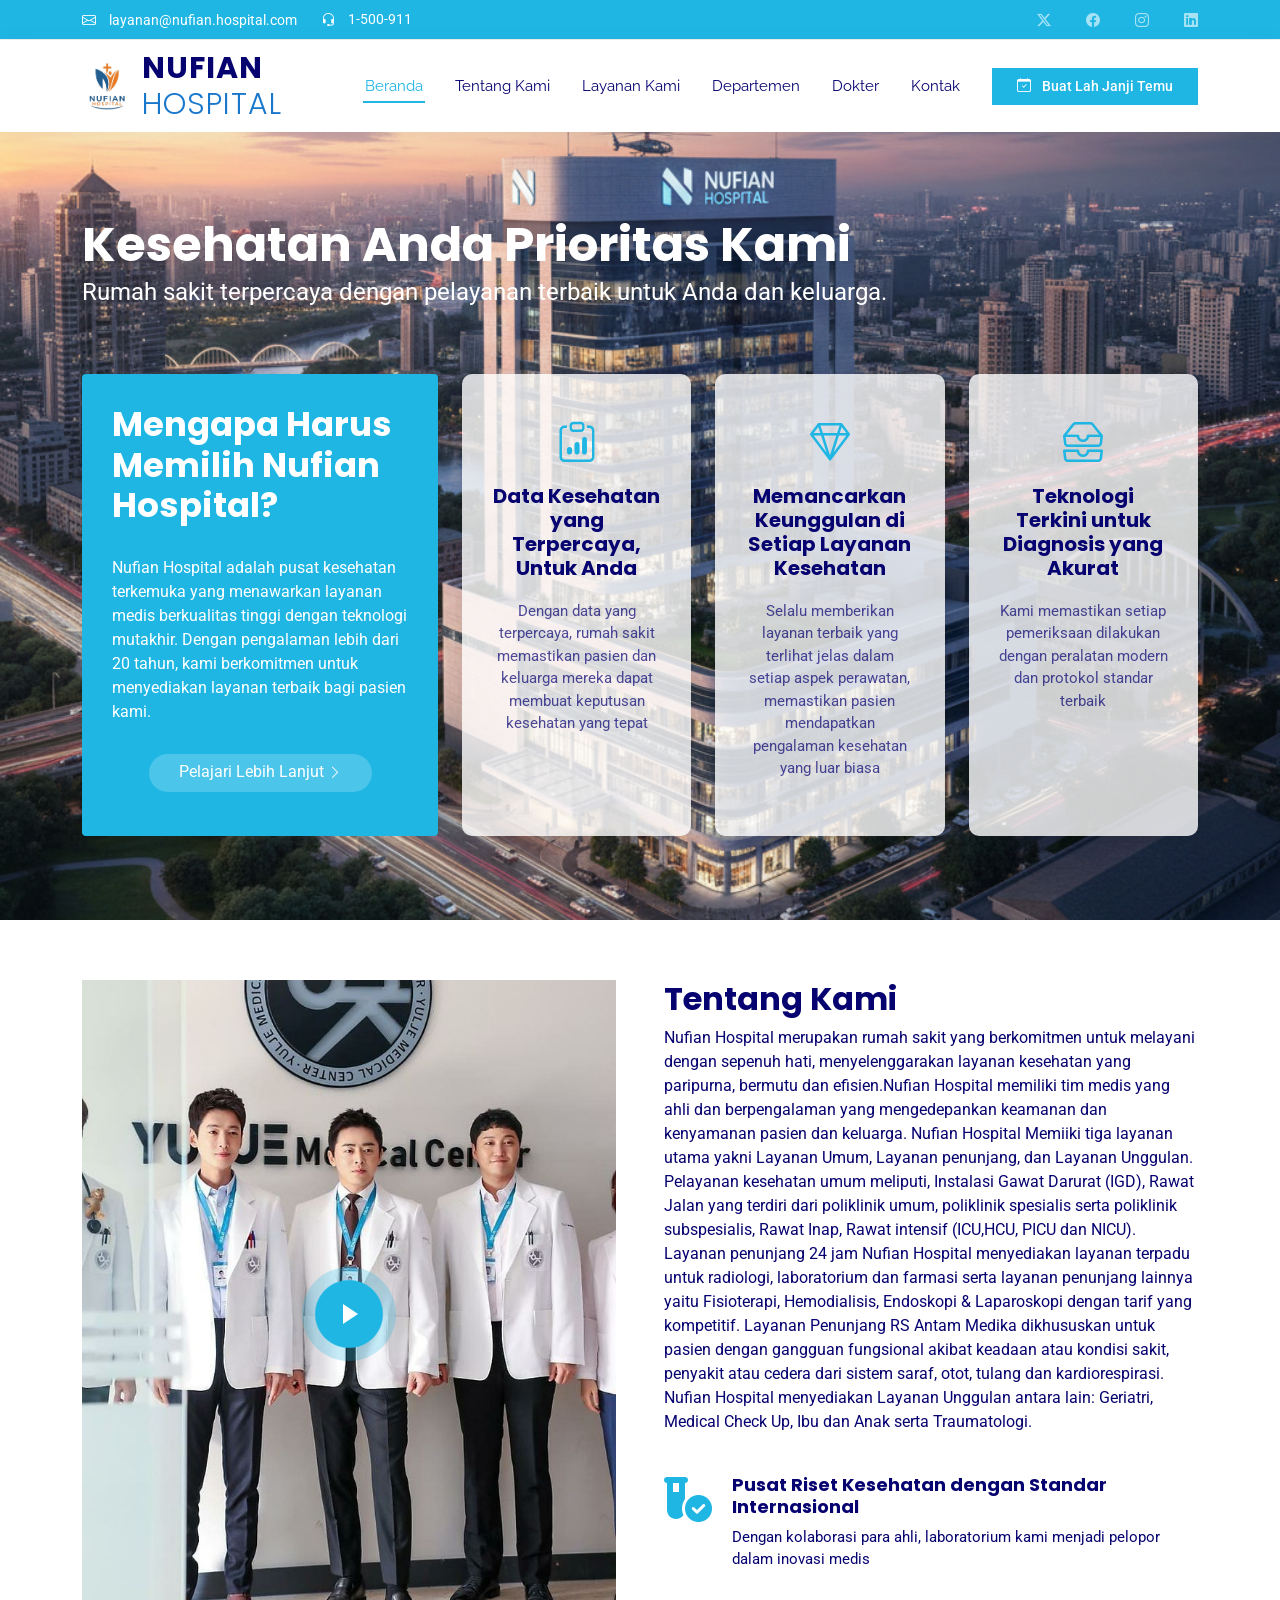
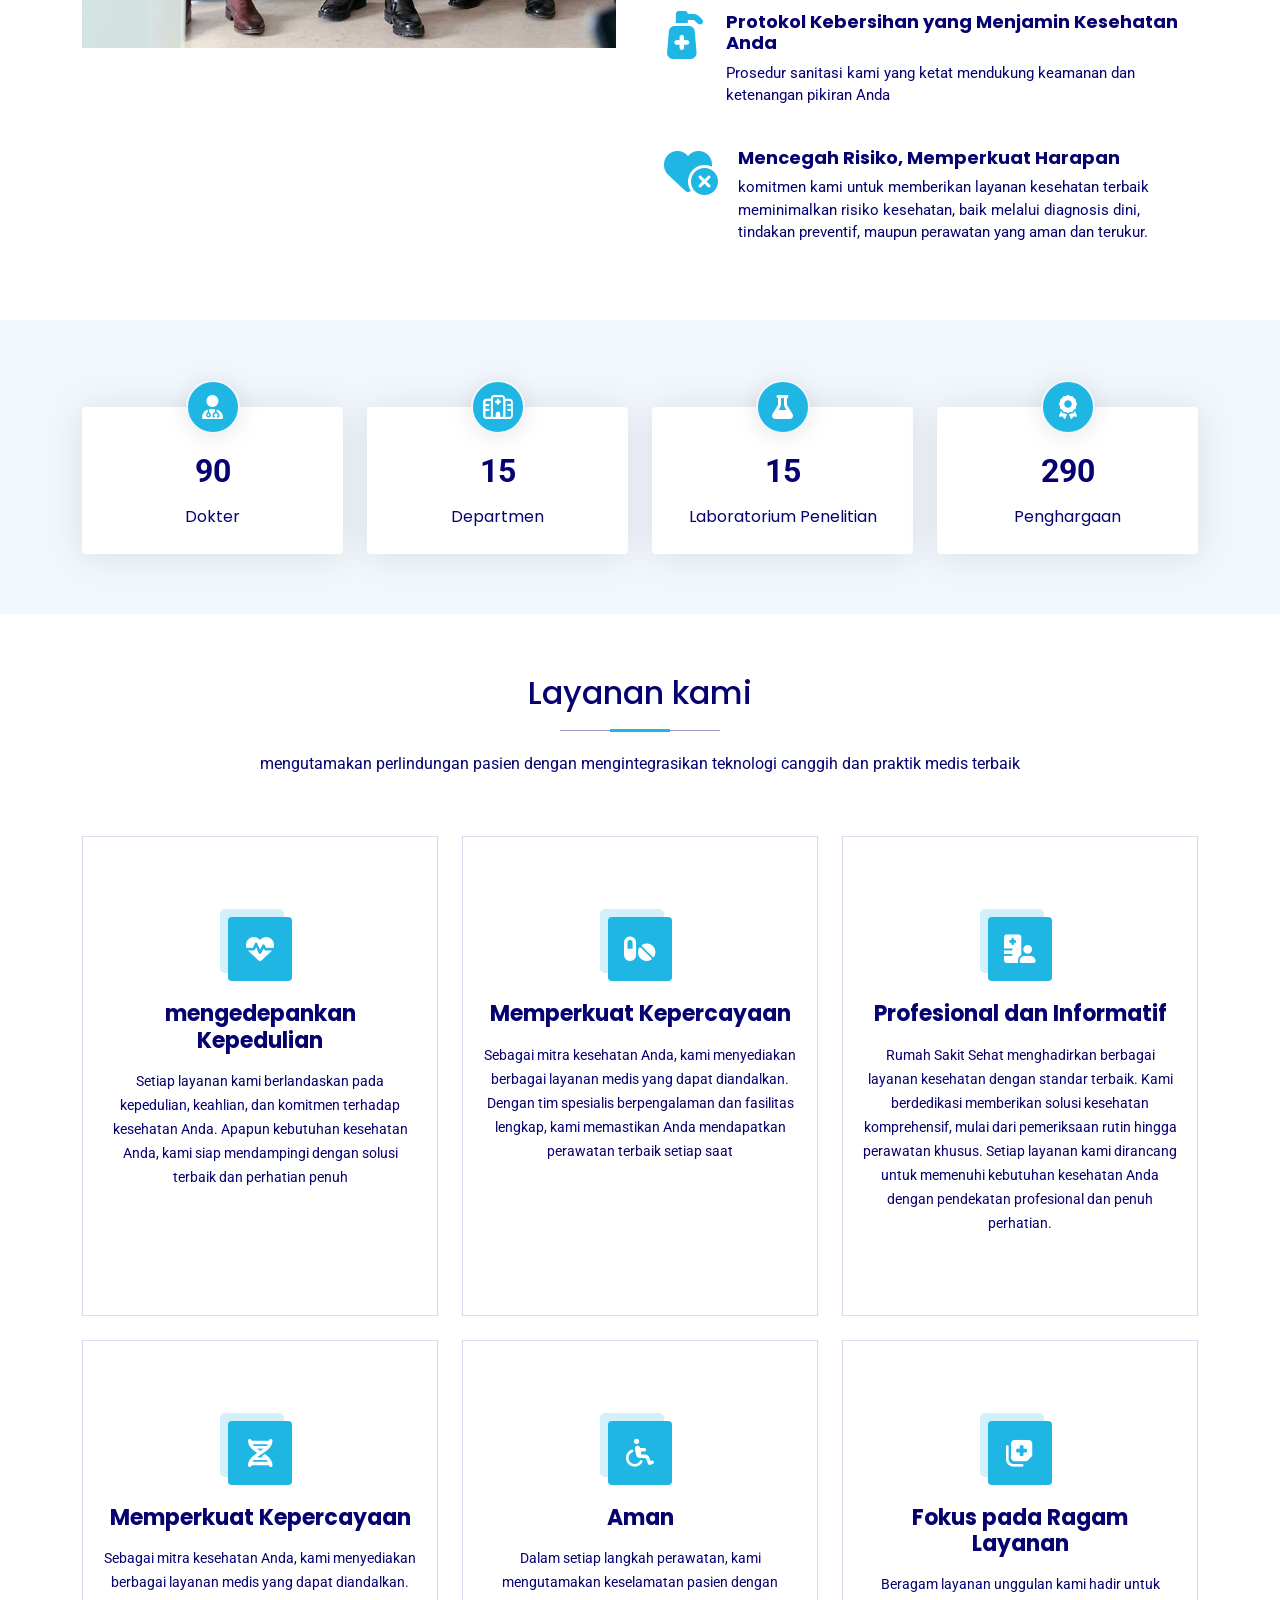
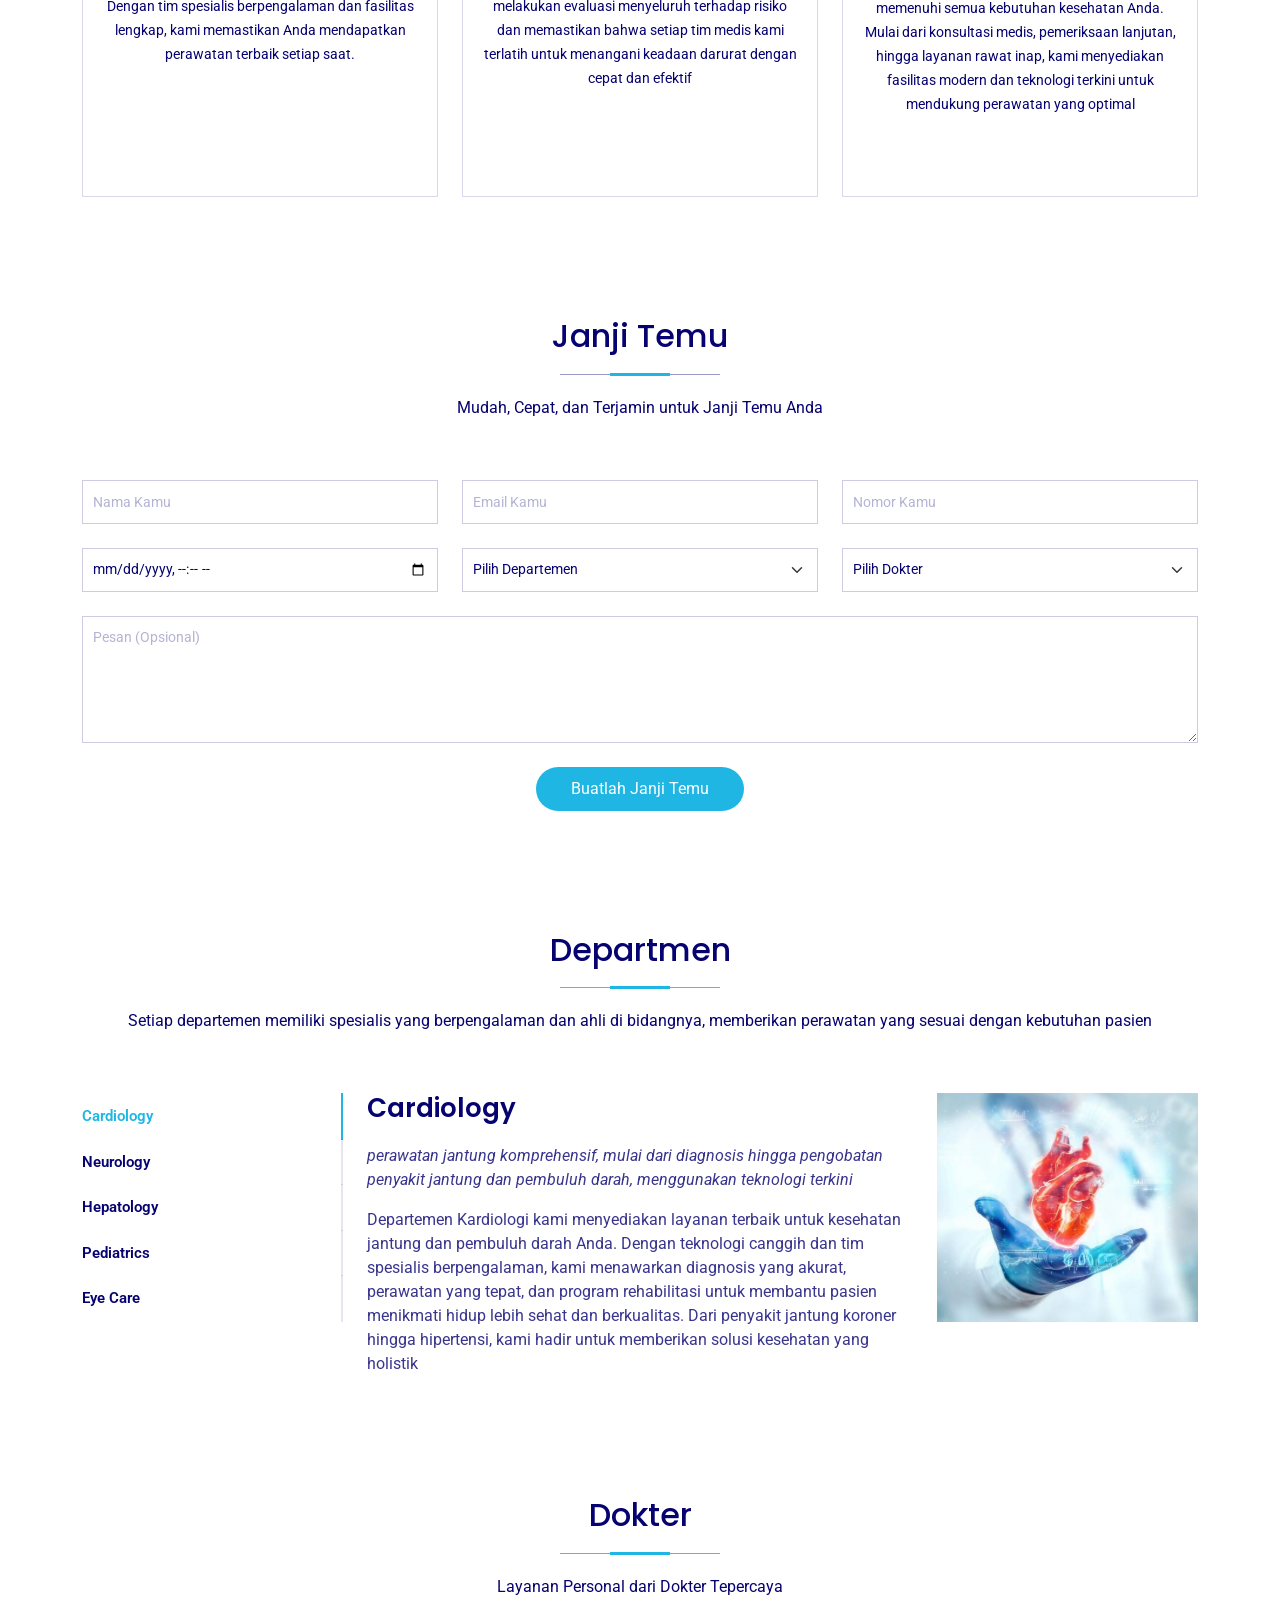
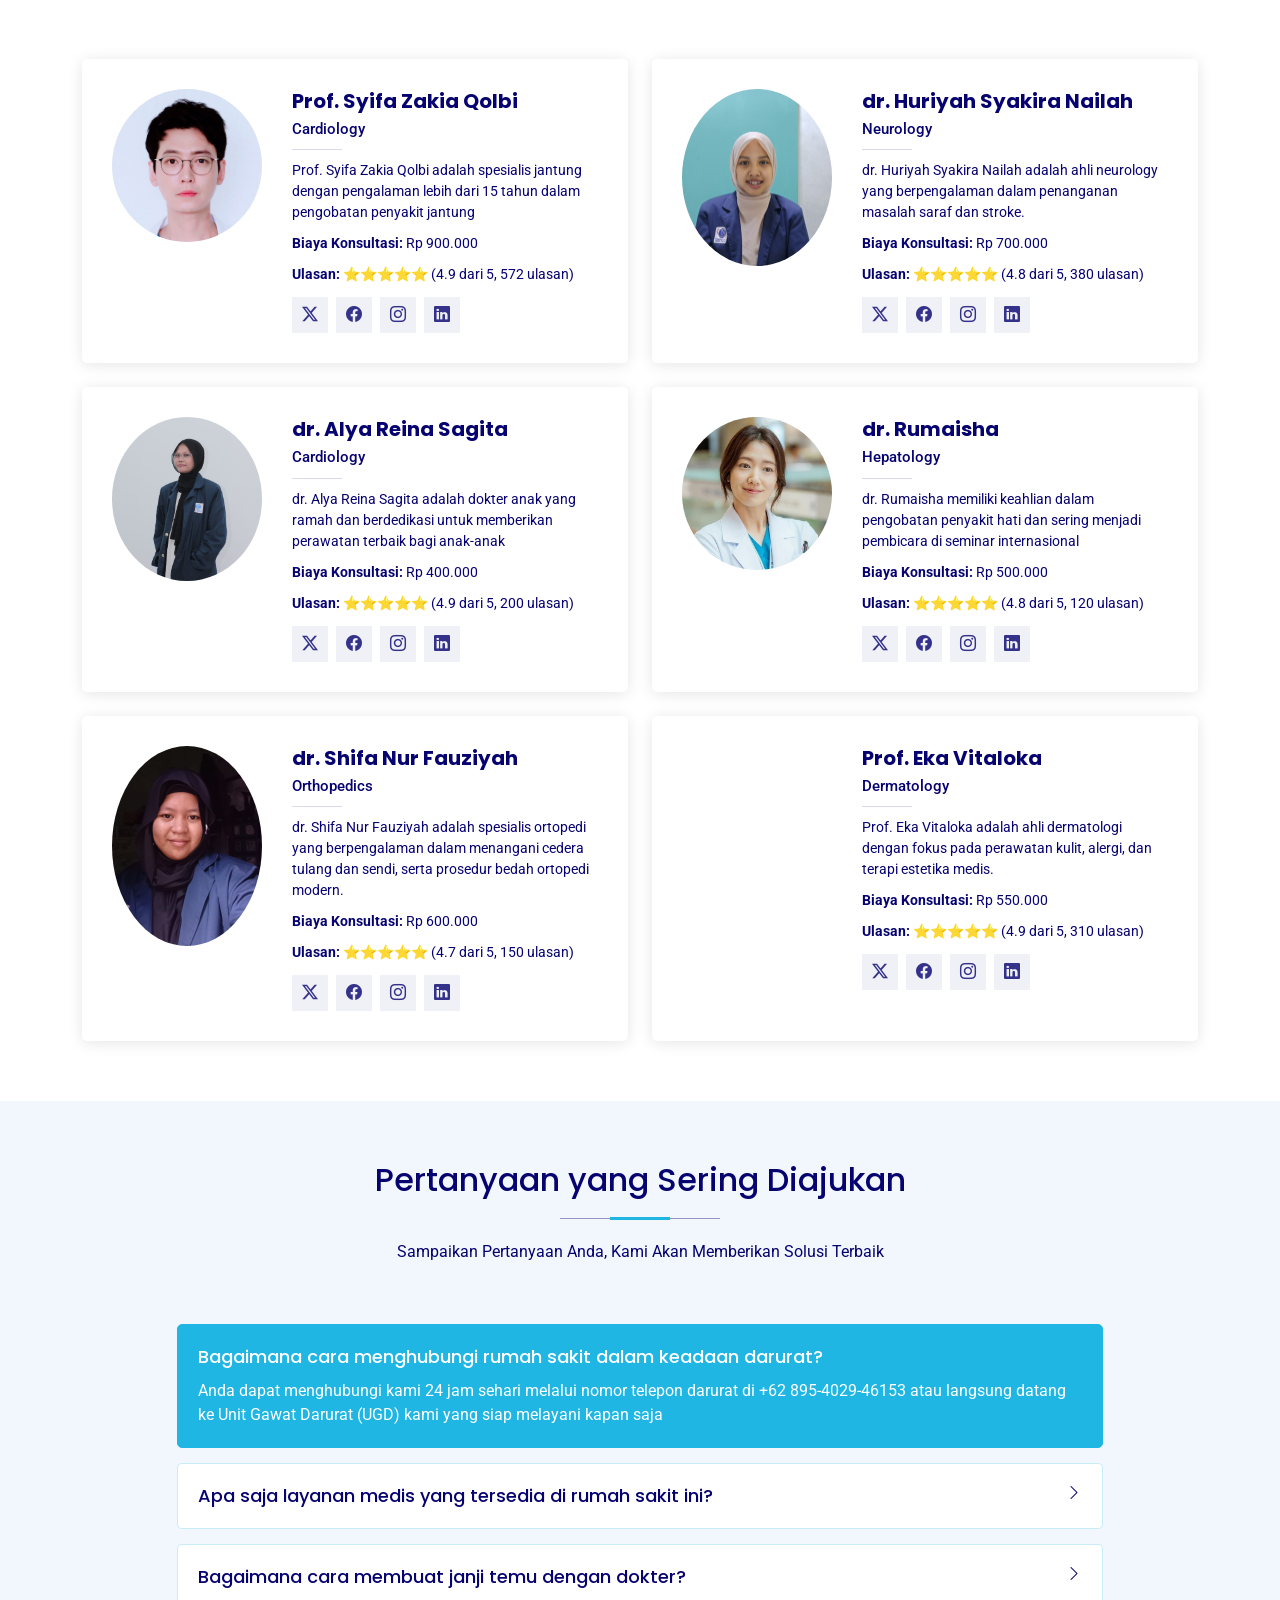
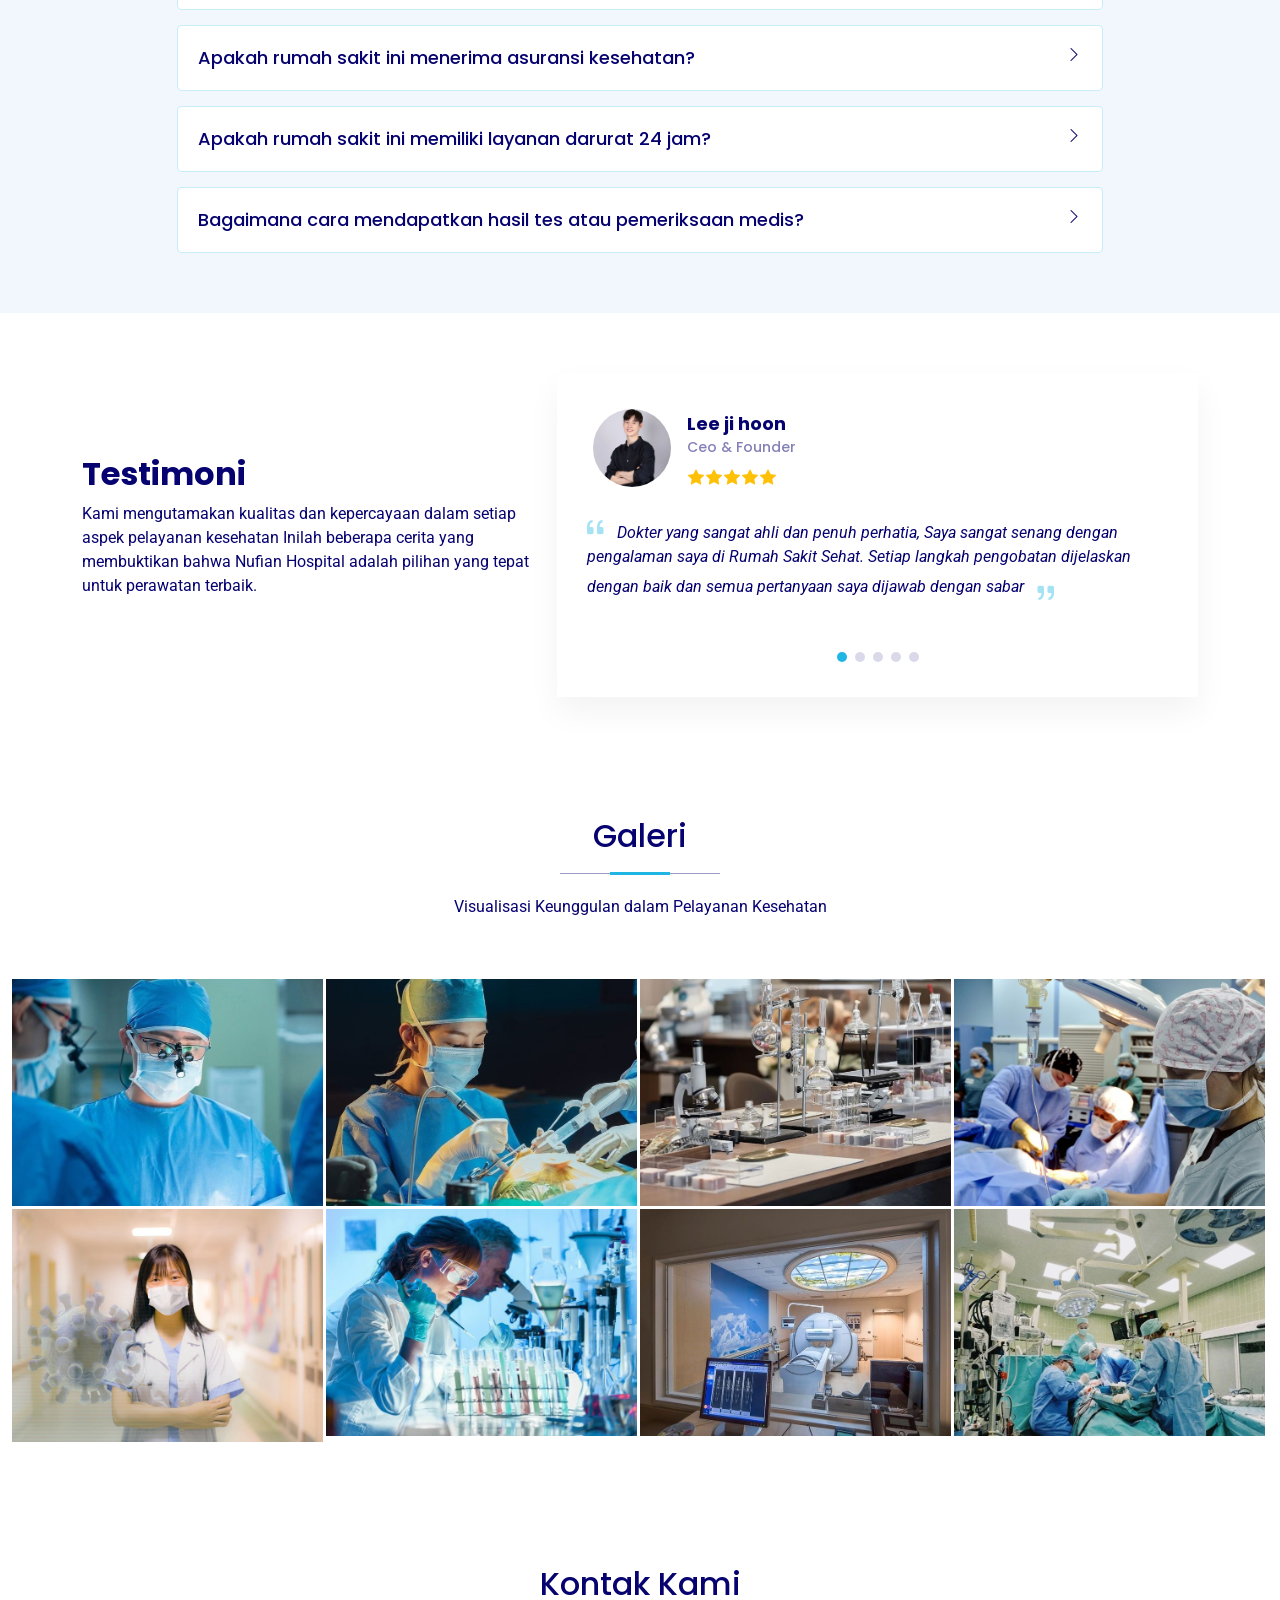
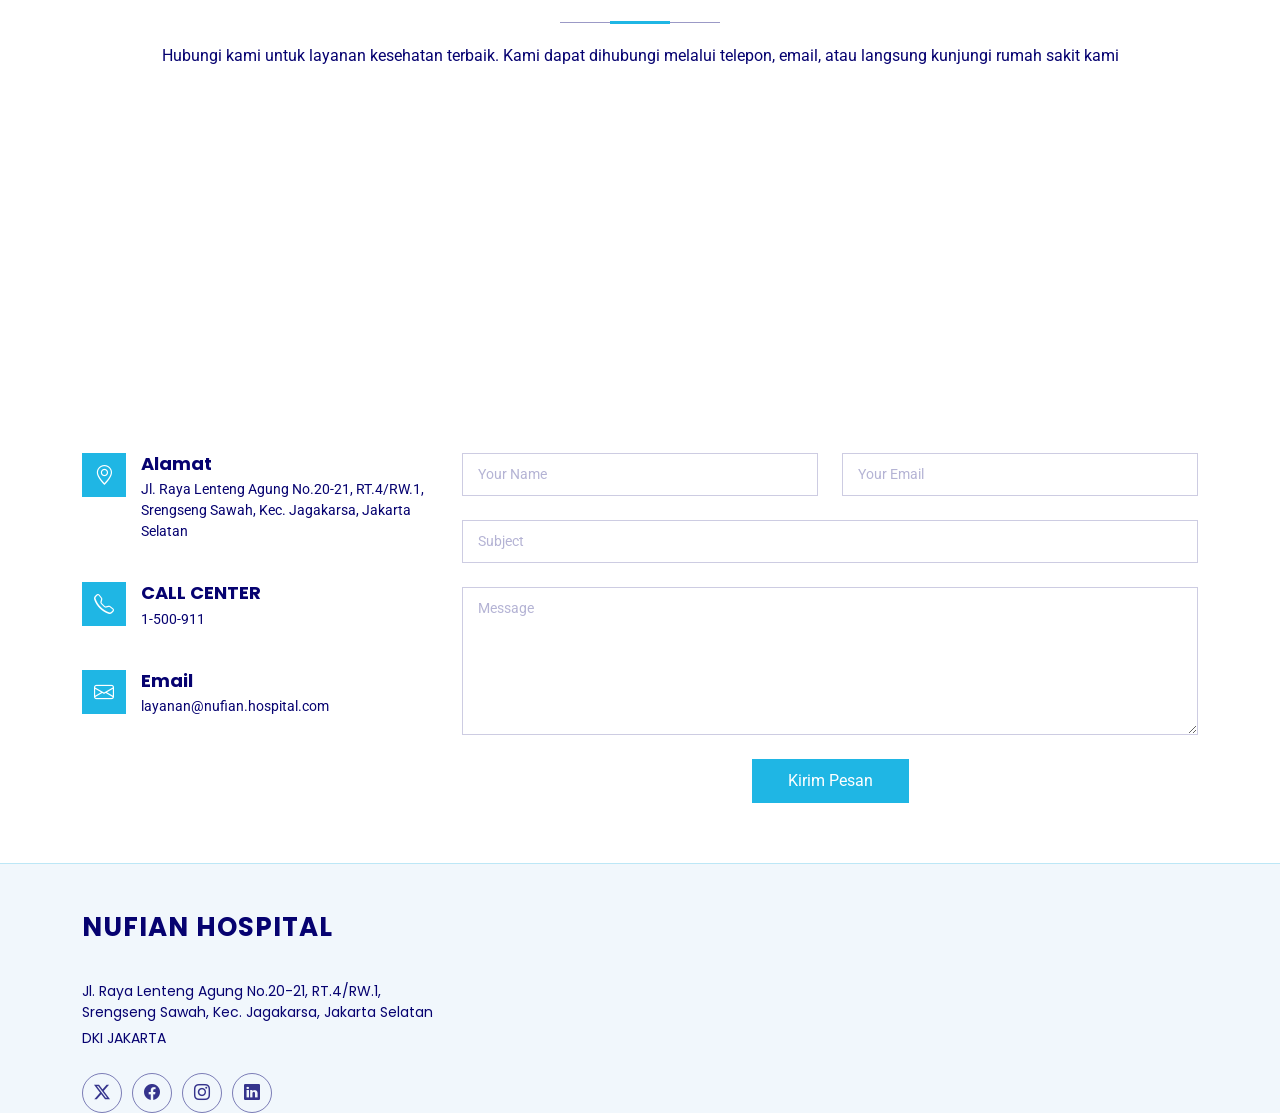
==== index.html @ 4c657ed4 "ubah foto 2" ====
<!DOCTYPE html>
<html lang="en">

<head>
  <meta charset="utf-8">
  <meta content="width=device-width, initial-scale=1.0" name="viewport">
  <title>Nufian Hospital</title>
  <meta name="description" content="">
  <meta name="keywords" content="">

  <!-- Favicons -->
  <link href="assets/img/logonufian.png" rel="icon">
  <link href="assets/img/logonufian.png" rel="apple-touch-icon">

  <!-- Fonts -->
  <link href="https://fonts.googleapis.com" rel="preconnect">
  <link href="https://fonts.gstatic.com" rel="preconnect" crossorigin>
  <link href="https://fonts.googleapis.com/css2?family=Roboto:ital,wght@0,100;0,300;0,400;0,500;0,700;0,900;1,100;1,300;1,400;1,500;1,700;1,900&family=Poppins:ital,wght@0,100;0,200;0,300;0,400;0,500;0,600;0,700;0,800;0,900;1,100;1,200;1,300;1,400;1,500;1,600;1,700;1,800;1,900&family=Raleway:ital,wght@0,100;0,200;0,300;0,400;0,500;0,600;0,700;0,800;0,900;1,100;1,200;1,300;1,400;1,500;1,600;1,700;1,800;1,900&display=swap" rel="stylesheet">

  <!-- Vendor CSS Files -->
  <link href="assets/vendor/bootstrap/css/bootstrap.min.css" rel="stylesheet">
  <link href="assets/vendor/bootstrap-icons/bootstrap-icons.css" rel="stylesheet">
  <link href="assets/vendor/aos/aos.css" rel="stylesheet">
  <link href="assets/vendor/fontawesome-free/css/all.min.css" rel="stylesheet">
  <link href="assets/vendor/glightbox/css/glightbox.min.css" rel="stylesheet">
  <link href="assets/vendor/swiper/swiper-bundle.min.css" rel="stylesheet">

  <!-- Main CSS File -->
  <link href="assets/css/main.css" rel="stylesheet">

</head>

<style>
/* Styling Topbar */
.topbar {
  background: #f8f9fa;
  height: 40px;
  font-size: 14px;
  transition: all 0.5s;
  border-bottom: 1px solid #eee;
}

.topbar .contact-info i a, 
.topbar .contact-info i span {
  color: #2c4964;
  text-decoration: none;
}

.topbar .social-links a {
  color: #437099;
  padding-left: 15px;
  display: inline-block;
  line-height: 1;
  transition: 0.3s;
}

.topbar .social-links a:hover {
  color: #1977cc;
}

/* Styling Branding Area */
.branding {
  background: #fff;
  padding: 15px 0;
  box-shadow: 0px 2px 20px rgba(0, 0, 0, 0.05);
}

/* Logo Baru */
.logo-icon-box {
  background: #1977cc;
  color: white;
  width: 38px;
  height: 38px;
  display: flex;
  align-items: center;
  justify-content: center;
  border-radius: 8px;
  margin-right: 10px;
}

.sitename {
  font-size: 24px;
  margin: 0;
  font-weight: 700;
  letter-spacing: 1px;
  color: #2c4964;
  text-transform: uppercase;
}

.sitename span {
  color: #1977cc;
  font-weight: 300;
}

/* Tombol Custom */
.custom-btn {
  background: #1977cc;
  color: #fff;
  padding: 8px 20px;
  border-radius: 50px;
  text-decoration: none;
  font-size: 14px;
  font-weight: 500;
  transition: 0.3s;
  margin-left: 20px;
  white-space: nowrap;
}

.custom-btn:hover {
  background: #1c8ce3;
  box-shadow: 0 4px 15px rgba(25, 119, 204, 0.3);
}
</style>

<body class="index-page">

  <header id="header" class="header sticky-top">

  <div class="topbar d-flex align-items-center">
    <div class="container d-flex justify-content-center justify-content-md-between">
      <div class="contact-info d-flex align-items-center">
        <i class="bi bi-envelope d-flex align-items-center">
          <a href="mailto:layanan@nufian.hospital.com" class="ms-2">layanan@nufian.hospital.com</a>
        </i>
        <i class="bi bi-headset d-flex align-items-center ms-4">
          <span class="ms-2">1-500-911</span>
        </i>
      </div>
      <div class="social-links d-none d-md-flex align-items-center">
        <a href="#" class="twitter"><i class="bi bi-twitter-x"></i></a>
        <a href="#" class="facebook"><i class="bi bi-facebook"></i></a>
        <a href="#" class="instagram"><i class="bi bi-instagram"></i></a>
        <a href="#" class="linkedin"><i class="bi bi-linkedin"></i></a>
      </div>
    </div>
  </div>

  <div class="branding d-flex align-items-center">
    <div class="container position-relative d-flex align-items-center justify-content-between">
      
      <a href="index.html" class="logo d-flex align-items-center me-auto">
        <img src="assets/img/logonufian.png" alt="Logo Nufian Hospital" class="img-fluid" style="max-height: 50px; margin-right: 10px;">
        <h1 class="sitename">NUFIAN <span>HOSPITAL</span></h1>
      </a>

      <nav id="navmenu" class="navmenu">
        <ul>
          <li><a href="#hero" class="active">Beranda</a></li>
          <li><a href="#about">Tentang Kami</a></li>
          <li><a href="#services">Layanan Kami</a></li>
          <li><a href="#departments">Departemen</a></li>
          <li><a href="#doctors">Dokter</a></li>
          <li><a href="#contact">Kontak</a></li>
        </ul>
        <i class="mobile-nav-toggle d-xl-none bi bi-list"></i>
      </nav>

      <a class="cta-btn d-none d-sm-block custom-btn" href="#appointment">
        <i class="bi bi-calendar-check me-2"></i> Buat Lah Janji Temu
      </a>

    </div>
</div>

  </header>

  <main class="main">

    <!-- Hero Section -->
    <section id="hero" class="hero section light-background">

      <img src="assets/img/herobg.png" alt="" data-aos="fade-in">

      <div class="container position-relative">

        <div class="welcome position-relative" data-aos="fade-down" data-aos-delay="100">
          <h2 style="color: #fff;">Kesehatan Anda Prioritas Kami</h2>
          <p style="color: #fff;">Rumah sakit terpercaya dengan pelayanan terbaik untuk Anda dan keluarga.</p>
        </div><!-- End Welcome -->

        <div class="content row gy-4">
          <div class="col-lg-4 d-flex align-items-stretch">
            <div class="why-box" data-aos="zoom-out" data-aos-delay="200">
              <h3>Mengapa Harus Memilih Nufian Hospital?</h3>
              <p>
                Nufian Hospital adalah pusat kesehatan terkemuka yang menawarkan layanan medis berkualitas tinggi dengan teknologi mutakhir. Dengan pengalaman lebih dari 20 tahun, kami berkomitmen untuk menyediakan layanan terbaik bagi pasien kami.
              </p>
              <div class="text-center">
                <a href="#about" class="more-btn"><span>Pelajari Lebih Lanjut</span> <i class="bi bi-chevron-right"></i></a>
              </div>
            </div>
          </div><!-- End Why Box -->

          <div class="col-lg-8 d-flex align-items-stretch">
            <div class="d-flex flex-column justify-content-center">
              <div class="row gy-4">

                <div class="col-xl-4 d-flex align-items-stretch">
                  <div class="icon-box" data-aos="zoom-out" data-aos-delay="300">
                    <i class="bi bi-clipboard-data"></i>
                    <h4>Data Kesehatan yang Terpercaya, Untuk Anda</h4>
                    <p>Dengan data yang terpercaya, rumah sakit memastikan pasien dan keluarga mereka dapat membuat keputusan kesehatan yang tepat</p>
                  </div>
                </div><!-- End Icon Box -->

                <div class="col-xl-4 d-flex align-items-stretch">
                  <div class="icon-box" data-aos="zoom-out" data-aos-delay="400">
                    <i class="bi bi-gem"></i>
                    <h4>Memancarkan Keunggulan di Setiap Layanan Kesehatan</h4>
                    <p>Selalu memberikan layanan terbaik yang terlihat jelas dalam setiap aspek perawatan, memastikan pasien mendapatkan pengalaman kesehatan yang luar biasa</p>
                  </div>
                </div><!-- End Icon Box -->

                <div class="col-xl-4 d-flex align-items-stretch">
                  <div class="icon-box" data-aos="zoom-out" data-aos-delay="500">
                    <i class="bi bi-inboxes"></i>
                    <h4>Teknologi Terkini untuk Diagnosis yang Akurat</h4>
                    <p>Kami memastikan setiap pemeriksaan dilakukan dengan peralatan modern dan protokol standar terbaik</p>
                  </div>
                </div><!-- End Icon Box -->

              </div>
            </div>
          </div>
        </div><!-- End  Content-->

      </div>

    </section><!-- /Hero Section -->

    <!-- About Section -->
    <section id="about" class="about section">

      <div class="container">

        <div class="row gy-4 gx-5">

          <div class="col-lg-6 position-relative align-self-start" data-aos="fade-up" data-aos-delay="200">
            <img src="assets/img/about.jpeg" class="img-fluid" alt="">
            <a href="assets/img/departments-1.jpg" class="glightbox pulsating-play-btn"></a>
          </div>

          <div class="col-lg-6 content" data-aos="fade-up" data-aos-delay="100">
            <h3>Tentang Kami</h3>
            <p>
              Nufian Hospital merupakan rumah sakit yang berkomitmen untuk melayani dengan sepenuh hati, menyelenggarakan layanan kesehatan yang paripurna, bermutu dan efisien.Nufian Hospital memiliki tim medis yang ahli dan berpengalaman yang mengedepankan keamanan dan kenyamanan pasien dan keluarga.

              Nufian Hospital Memiiki tiga layanan utama yakni Layanan Umum, Layanan penunjang, dan Layanan Unggulan. Pelayanan kesehatan umum meliputi, Instalasi Gawat Darurat (IGD), Rawat Jalan yang terdiri dari poliklinik umum, poliklinik spesialis serta poliklinik subspesialis, Rawat Inap, Rawat intensif (ICU,HCU, PICU dan NICU).

              Layanan penunjang 24 jam Nufian Hospital menyediakan layanan terpadu untuk radiologi, laboratorium dan farmasi serta layanan penunjang lainnya yaitu Fisioterapi, Hemodialisis, Endoskopi & Laparoskopi dengan tarif yang kompetitif. Layanan Penunjang RS Antam Medika dikhususkan untuk pasien dengan gangguan fungsional akibat keadaan atau kondisi sakit, penyakit atau cedera dari sistem saraf, otot, tulang dan kardiorespirasi. Nufian Hospital menyediakan Layanan Unggulan antara lain: Geriatri, Medical Check Up, Ibu dan Anak serta Traumatologi.
            </p>
            <ul>
              <li>
                <i class="fa-solid fa-vial-circle-check"></i>
                <div>
                  <h5>Pusat Riset Kesehatan dengan Standar Internasional</h5>
                  <p>Dengan kolaborasi para ahli, laboratorium kami menjadi pelopor dalam inovasi medis</p>
                </div>
              </li>
              <li>
                <i class="fa-solid fa-pump-medical"></i>
                <div>
                  <h5>Protokol Kebersihan yang Menjamin Kesehatan Anda</h5>
                  <p>Prosedur sanitasi kami yang ketat mendukung keamanan dan ketenangan pikiran Anda</p>
                </div>
              </li>
              <li>
                <i class="fa-solid fa-heart-circle-xmark"></i>
                <div>
                  <h5>Mencegah Risiko, Memperkuat Harapan</h5>
                  <p>komitmen kami untuk memberikan layanan kesehatan terbaik meminimalkan risiko kesehatan, baik melalui diagnosis dini, tindakan preventif, maupun perawatan yang aman dan terukur.</p>
                </div>
              </li>
            </ul>
          </div>

        </div>

      </div>

    </section><!-- /About Section -->

    <!-- Stats Section -->
    <section id="stats" class="stats section light-background">

      <div class="container" data-aos="fade-up" data-aos-delay="100">

        <div class="row gy-4">

          <div class="col-lg-3 col-md-6 d-flex flex-column align-items-center">
            <i class="fa-solid fa-user-doctor"></i>
            <div class="stats-item">
              <span data-purecounter-start="0" data-purecounter-end="90" data-purecounter-duration="1" class="purecounter"></span>
              <p>Dokter</p>
            </div>
          </div><!-- End Stats Item -->

          <div class="col-lg-3 col-md-6 d-flex flex-column align-items-center">
            <i class="fa-regular fa-hospital"></i>
            <div class="stats-item">
              <span data-purecounter-start="0" data-purecounter-end="15" data-purecounter-duration="1" class="purecounter"></span>
              <p>Departmen</p>
            </div>
          </div><!-- End Stats Item -->

          <div class="col-lg-3 col-md-6 d-flex flex-column align-items-center">
            <i class="fas fa-flask"></i>
            <div class="stats-item">
              <span data-purecounter-start="0" data-purecounter-end="15" data-purecounter-duration="1" class="purecounter"></span>
              <p>Laboratorium Penelitian</p>
            </div>
          </div><!-- End Stats Item -->

          <div class="col-lg-3 col-md-6 d-flex flex-column align-items-center">
            <i class="fas fa-award"></i>
            <div class="stats-item">
              <span data-purecounter-start="0" data-purecounter-end="290" data-purecounter-duration="1" class="purecounter"></span>
              <p>Penghargaan</p>
            </div>
          </div><!-- End Stats Item -->

        </div>

      </div>

    </section><!-- /Stats Section -->

    <!-- Services Section -->
    <section id="services" class="services section">

      <!-- Section Title -->
      <div class="container section-title" data-aos="fade-up">
        <h2>Layanan kami</h2>
        <p>mengutamakan perlindungan pasien dengan mengintegrasikan teknologi canggih dan praktik medis terbaik</p>
      </div><!-- End Section Title -->

      <div class="container">

        <div class="row gy-4">

          <div class="col-lg-4 col-md-6" data-aos="fade-up" data-aos-delay="100">
            <div class="service-item  position-relative">
              <div class="icon">
                <i class="fas fa-heartbeat"></i>
              </div>
              <a href="#" class="stretched-link">
                <h3>mengedepankan Kepedulian</h3>
              </a>
              <p>Setiap layanan kami berlandaskan pada kepedulian, keahlian, dan komitmen terhadap kesehatan Anda. Apapun kebutuhan kesehatan Anda, kami siap mendampingi dengan solusi terbaik dan perhatian penuh</p>
            </div>
          </div><!-- End Service Item -->

          <div class="col-lg-4 col-md-6" data-aos="fade-up" data-aos-delay="200">
            <div class="service-item position-relative">
              <div class="icon">
                <i class="fas fa-pills"></i>
              </div>
              <a href="#" class="stretched-link">
                <h3>Memperkuat Kepercayaan</h3>
              </a>
              <p>Sebagai mitra kesehatan Anda, kami menyediakan berbagai layanan medis yang dapat diandalkan. Dengan tim spesialis berpengalaman dan fasilitas lengkap, kami memastikan Anda mendapatkan perawatan terbaik setiap saat</p>
            </div>
          </div><!-- End Service Item -->

          <div class="col-lg-4 col-md-6" data-aos="fade-up" data-aos-delay="300">
            <div class="service-item position-relative">
              <div class="icon">
                <i class="fas fa-hospital-user"></i>
              </div>
              <a href="#" class="stretched-link">
                <h3> Profesional dan Informatif</h3>
              </a>
              <p>Rumah Sakit Sehat menghadirkan berbagai layanan kesehatan dengan standar terbaik. Kami berdedikasi memberikan solusi kesehatan komprehensif, mulai dari pemeriksaan rutin hingga perawatan khusus. Setiap layanan kami dirancang untuk memenuhi kebutuhan kesehatan Anda dengan pendekatan profesional dan penuh perhatian.</p>
            </div>
          </div><!-- End Service Item -->

          <div class="col-lg-4 col-md-6" data-aos="fade-up" data-aos-delay="400">
            <div class="service-item position-relative">
              <div class="icon">
                <i class="fas fa-dna"></i>
              </div>
              <a href="#" class="stretched-link">
                <h3>Memperkuat Kepercayaan</h3>
              </a>
              <p>Sebagai mitra kesehatan Anda, kami menyediakan berbagai layanan medis yang dapat diandalkan. Dengan tim spesialis berpengalaman dan fasilitas lengkap, kami memastikan Anda mendapatkan perawatan terbaik setiap saat.</p>
              <a href="#" class="stretched-link"></a>
            </div>
          </div><!-- End Service Item -->

          <div class="col-lg-4 col-md-6" data-aos="fade-up" data-aos-delay="500">
            <div class="service-item position-relative">
              <div class="icon">
                <i class="fas fa-wheelchair"></i>
              </div>
              <a href="#" class="stretched-link">
                <h3>Aman</h3>
              </a>
              <p>Dalam setiap langkah perawatan, kami mengutamakan keselamatan pasien dengan melakukan evaluasi menyeluruh terhadap risiko dan memastikan bahwa setiap tim medis kami terlatih untuk menangani keadaan darurat dengan cepat dan efektif</p>
              <a href="#" class="stretched-link"></a>
            </div>
          </div><!-- End Service Item -->

          <div class="col-lg-4 col-md-6" data-aos="fade-up" data-aos-delay="600">
            <div class="service-item position-relative">
              <div class="icon">
                <i class="fas fa-notes-medical"></i>
              </div>
              <a href="#" class="stretched-link">
                <h3>Fokus pada Ragam Layanan</h3>
              </a>
              <p>Beragam layanan unggulan kami hadir untuk memenuhi semua kebutuhan kesehatan Anda. Mulai dari konsultasi medis, pemeriksaan lanjutan, hingga layanan rawat inap, kami menyediakan fasilitas modern dan teknologi terkini untuk mendukung perawatan yang optimal</p>
              <a href="#" class="stretched-link"></a>
            </div>
          </div><!-- End Service Item -->

        </div>

      </div>

    </section>
    <!-- /Services Section -->

    <section id="appointment" class="appointment section">
      <!-- Section Title -->
      <div class="container section-title" data-aos="fade-up">
        <h2>Janji Temu</h2>
        <p>Mudah, Cepat, dan Terjamin untuk Janji Temu Anda</p>
      </div><!-- End Section Title -->
    
      <!-- Appointment Form -->
      <div class="container" data-aos="fade-up" data-aos-delay="100">
        <form id="appointmentForm" action="forms/appointment.php" method="post" role="form" class="php-email-form" onsubmit="showGreetingCard(event)">
          <div class="row">
            <div class="col-md-4 form-group">
              <input type="text" name="name" class="form-control" id="name" placeholder="Nama Kamu" required>
            </div>
            <div class="col-md-4 form-group mt-3 mt-md-0">
              <input type="email" class="form-control" name="email" id="email" placeholder="Email Kamu" required>
            </div>
            <div class="col-md-4 form-group mt-3 mt-md-0">
              <input type="tel" class="form-control" name="phone" id="phone" placeholder="Nomor Kamu" required>
            </div>
          </div>
          <div class="row">
            <div class="col-md-4 form-group mt-3">
              <input type="datetime-local" name="date" class="form-control datepicker" id="date" placeholder="Appointment Date" required>
            </div>
            <div class="col-md-4 form-group mt-3">
              <select name="department" id="department" class="form-select" required>
                <option value="">Pilih Departemen</option>
                <option value="Department 1">Cardiology</option>
                <option value="Department 2">Neurology</option>
                <option value="Department 3">Hepatology</option>
                <option value="Department 4">Pediatric</option>
                <option value="Department 5">Eye Care</option>
              </select>
            </div>
            <div class="col-md-4 form-group mt-3">
              <select name="doctor" id="doctor" class="form-select" required>
                <option value="">Pilih Dokter</option>
                <option value="Doctor 1">Prof. Kim Jun Wan</option>
                <option value="Doctor 2">Dr. Chae Song-hwa</option>
                <option value="Doctor 3">Dr. Ahn Jeong-won</option>
                <option value="Doctor 4">Dr. Crystal</option>
              </select>
            </div>
          </div>
    
          <div class="form-group mt-3">
            <textarea class="form-control" name="message" rows="5" placeholder="Pesan (Opsional)"></textarea>
          </div>
          <div class="mt-3">
            <div class="text-center"><button type="submit">Buatlah Janji Temu</button></div>
          </div>
        </form>
      </div>
    
      <!-- Greeting Card (Initially Hidden) -->
      <div id="greetingCard" class="greeting-card" style="display: none;">
        <div class="container">
          <div class="card-body text-center">
            <h2>Terima Kasih Telah Membuat Janji Temu!</h2>
            <p>Proses Janji Temu Anda telah berhasil. Kami akan mengonfirmasi jadwal Anda segera.</p>
            <a href="#" class="btn btn-primary" id="backToHome">Kembali ke Beranda</a>
          </div>
        </div>
      </div>
    </section>
    
 

    <!-- Departments Section -->
    <section id="departments" class="departments section">

      <!-- Section Title -->
      <div class="container section-title" data-aos="fade-up">
        <h2>Departmen</h2>
        <p>Setiap departemen memiliki spesialis yang berpengalaman dan ahli di bidangnya, memberikan perawatan yang sesuai dengan kebutuhan pasien</p>
      </div><!-- End Section Title -->

      <div class="container" data-aos="fade-up" data-aos-delay="100">

        <div class="row">
          <div class="col-lg-3">
            <ul class="nav nav-tabs flex-column">
              <li class="nav-item">
                <a class="nav-link active show" data-bs-toggle="tab" href="#departments-tab-1">Cardiology</a>
              </li>
              <li class="nav-item">
                <a class="nav-link" data-bs-toggle="tab" href="#departments-tab-2">Neurology</a>
              </li>
              <li class="nav-item">
                <a class="nav-link" data-bs-toggle="tab" href="#departments-tab-3">Hepatology</a>
              </li>
              <li class="nav-item">
                <a class="nav-link" data-bs-toggle="tab" href="#departments-tab-4">Pediatrics</a>
              </li>
              <li class="nav-item">
                <a class="nav-link" data-bs-toggle="tab" href="#departments-tab-5">Eye Care</a>
              </li>
            </ul>
          </div>
          <div class="col-lg-9 mt-4 mt-lg-0">
            <div class="tab-content">
              <div class="tab-pane active show" id="departments-tab-1">
                <div class="row">
                  <div class="col-lg-8 details order-2 order-lg-1">
                    <h3>Cardiology</h3>
                    <p class="fst-italic">perawatan jantung komprehensif, mulai dari diagnosis hingga pengobatan penyakit jantung dan pembuluh darah, menggunakan teknologi terkini</p>
                    <p> 
                      Departemen Kardiologi kami menyediakan layanan terbaik untuk kesehatan jantung dan pembuluh darah Anda. Dengan teknologi canggih dan tim spesialis berpengalaman, kami menawarkan diagnosis yang akurat, perawatan yang tepat, dan program rehabilitasi untuk membantu pasien menikmati hidup lebih sehat dan berkualitas. Dari penyakit jantung koroner hingga hipertensi, kami hadir untuk memberikan solusi kesehatan yang holistik
                    </p>
                  </div>
                  <div class="col-lg-4 text-center order-1 order-lg-2">
                    <img src="assets/img/departments-1.jpeg" alt="" class="img-fluid">
                  </div>
                </div>
              </div>
              <div class="tab-pane" id="departments-tab-2">
                <div class="row">
                  <div class="col-lg-8 details order-2 order-lg-1">
                    <h3>Neurology</h3>
                    <p class="fst-italic">menangani gangguan sistem saraf pusat dan perifer seperti stroke, epilepsi, dan penyakit Parkinson, didukung oleh spesialis ahli.</p>
                    <p>
                      Departemen Neurologi, kami menangani berbagai gangguan sistem saraf dengan pendekatan komprehensif dan personal. Tim ahli kami berdedikasi untuk merawat kondisi seperti stroke, migrain, epilepsi, hingga gangguan neurodegeneratif seperti Alzheimer dan Parkinson. Dengan peralatan diagnostik mutakhir, kami berkomitmen memberikan perawatan terbaik yang dirancang khusus untuk kebutuhan setiap pasien.
                    </p>
                  </div>
                  <div class="col-lg-4 text-center order-1 order-lg-2">
                    <img src="assets/img/departments-2.jpeg" alt="" class="img-fluid">
                  </div>
                </div>
              </div>
              <div class="tab-pane" id="departments-tab-3">
                <div class="row">
                  <div class="col-lg-8 details order-2 order-lg-1">
                    <h3>Hepatology</h3>
                    <p class="fst-italic">Fokus pada perawatan masalah hati seperti hepatitis, sirosis, dan kanker hati. Kami menggunakan pendekatan holistik untuk membantu pasien sembuh optimal</p>
                    <p>
                      Kami menawarkan layanan unggulan untuk diagnosis, pengobatan, dan pencegahan penyakit hati seperti hepatitis, sirosis, dan kanker hati. Dengan pendekatan holistik dan personal, kami mendukung pemulihan kesehatan Anda melalui teknologi modern dan perawatan yang berpusat pada pasien
                    </p>
                  </div>
                  <div class="col-lg-4 text-center order-1 order-lg-2">
                    <img src="assets/img/departments-3.jpg" alt="" class="img-fluid">
                  </div>
                </div>
              </div>
              <div class="tab-pane" id="departments-tab-4">
                <div class="row">
                  <div class="col-lg-8 details order-2 order-lg-1">
                    <h3>Pediatric</h3>
                    <p class="fst-italic">Kesehatan anak adalah prioritas kami. Kami menyediakan layanan untuk bayi hingga remaja, termasuk imunisasi, perawatan khusus, dan konsultasi tumbuh kembang</p>
                    <p>Kami percaya bahwa setiap anak layak mendapatkan awal hidup yang sehat. Departemen Pediatri kami menyediakan layanan medis yang dirancang khusus untuk bayi, anak-anak, dan remaja, mulai dari imunisasi hingga perawatan penyakit kompleks. Dokter spesialis anak kami tidak hanya memberikan perawatan, tetapi juga mendukung tumbuh kembang optimal bagi buah hati Anda.</p>
                  </div>
                  <div class="col-lg-4 text-center order-1 order-lg-2">
                    <img src="assets/img/departments-4.jpg" alt="" class="img-fluid">
                  </div>
                </div>
              </div>
              <div class="tab-pane" id="departments-tab-5">
                <div class="row">
                  <div class="col-lg-8 details order-2 order-lg-1">
                    <h3>Eye Care</h3>
                    <p class="fst-italic">Kami menawarkan solusi kesehatan mata, termasuk operasi katarak, perawatan glaukoma, dan pemeriksaan penglihatan dengan teknologi terbaru</p>
                    <p>
                      Departemen Perawatan Mata kami memberikan layanan menyeluruh untuk menjaga kesehatan penglihatan Anda. Dengan teknologi terbaru dan dokter mata berpengalaman, kami menangani berbagai kondisi seperti katarak, glaukoma, mata kering, hingga kelainan refraksi. Kami hadir untuk memastikan dunia Anda tetap terlihat jelas dan indah
                    </p>
                  </div>
                  <div class="col-lg-4 text-center order-1 order-lg-2">
                    <img src="assets/img/departments-5.jpg" alt="" class="img-fluid">
                  </div>
                </div>
              </div>
            </div>
          </div>
        </div>

      </div>

    </section><!-- /Departments Section -->

    <!-- Doctors Section -->
    <section id="doctors" class="doctors section">

      <!-- Section Title -->
      <div class="container section-title" data-aos="fade-up">
        <h2>Dokter</h2>
        <p>Layanan Personal dari Dokter Tepercaya</p>
      </div><!-- End Section Title -->

      <div class="container">

        <div class="row gy-4">

          <div class="col-lg-6" data-aos="fade-up" data-aos-delay="100">
            <div class="team-member d-flex align-items-start">
              <div class="pic"><img src="assets/img/doctors/doctors-1.jpeg" class="img-fluid" alt=""></div>
              <div class="member-info">
                <h4>Prof. Syifa Zakia Qolbi</h4>
                <span>Cardiology</span>
                <p>Prof. Syifa Zakia Qolbi adalah spesialis jantung dengan pengalaman lebih dari 15 tahun dalam pengobatan penyakit jantung</p>
                <p><strong>Biaya Konsultasi:</strong> Rp 900.000</p>
                <p><strong>Ulasan:</strong> ⭐⭐⭐⭐⭐ (4.9 dari 5, 572 ulasan)</p>
                <div class="social">
                  <a href=""><i class="bi bi-twitter-x"></i></a>
                  <a href=""><i class="bi bi-facebook"></i></a>
                  <a href=""><i class="bi bi-instagram"></i></a>
                  <a href=""> <i class="bi bi-linkedin"></i> </a>
                </div>
              </div>
            </div>
          </div><!-- End Team Member -->

          <div class="col-lg-6" data-aos="fade-up" data-aos-delay="200">
            <div class="team-member d-flex align-items-start">
              <div class="pic"><img src="assets/img/doctors/doctors-2.jpeg" class="img-fluid" alt=""></div>
              <div class="member-info">
                <h4>dr. Huriyah Syakira Nailah</h4>
                <span>Neurology</span>
                <p>dr. Huriyah Syakira Nailah adalah ahli neurology yang berpengalaman dalam penanganan masalah saraf dan stroke.</p>
                <p><strong>Biaya Konsultasi:</strong> Rp 700.000</p>
                <p><strong>Ulasan:</strong> ⭐⭐⭐⭐⭐ (4.8 dari 5, 380 ulasan)</p>
                <div class="social">
                  <a href=""><i class="bi bi-twitter-x"></i></a>
                  <a href=""><i class="bi bi-facebook"></i></a>
                  <a href=""><i class="bi bi-instagram"></i></a>
                  <a href=""> <i class="bi bi-linkedin"></i> </a>
                </div>
              </div>
            </div>
          </div><!-- End Team Member -->

          <div class="col-lg-6" data-aos="fade-up" data-aos-delay="300">
            <div class="team-member d-flex align-items-start">
              <div class="pic"><img src="assets/img/doctors/doctors-3.jpeg" class="img-fluid" alt=""></div>
              <div class="member-info">
                <h4>dr. Alya Reina Sagita</h4>
                <span>Cardiology</span>
                <p>dr. Alya Reina Sagita adalah dokter anak yang ramah dan berdedikasi untuk memberikan perawatan terbaik bagi anak-anak</p>
                <p><strong>Biaya Konsultasi:</strong> Rp 400.000</p>
                <p><strong>Ulasan:</strong> ⭐⭐⭐⭐⭐ (4.9 dari 5, 200 ulasan)</p>
                <div class="social">
                  <a href=""><i class="bi bi-twitter-x"></i></a>
                  <a href=""><i class="bi bi-facebook"></i></a>
                  <a href=""><i class="bi bi-instagram"></i></a>
                  <a href=""> <i class="bi bi-linkedin"></i> </a>
                </div>
              </div>
            </div>
          </div><!-- End Team Member -->

          <div class="col-lg-6" data-aos="fade-up" data-aos-delay="400">
            <div class="team-member d-flex align-items-start">
              <div class="pic"><img src="assets/img/doctors/doctors-4.jpeg" class="img-fluid" alt=""></div>
              <div class="member-info">
                <h4>dr. Rumaisha</h4>
                <span>Hepatology</span>
                <p>dr. Rumaisha memiliki keahlian dalam pengobatan penyakit hati dan sering menjadi pembicara di seminar internasional</p>
                <p><strong>Biaya Konsultasi:</strong> Rp 500.000</p>
                <p><strong>Ulasan:</strong> ⭐⭐⭐⭐⭐ (4.8 dari 5, 120 ulasan)</p>
                <div class="social">
                  <a href=""><i class="bi bi-twitter-x"></i></a>
                  <a href=""><i class="bi bi-facebook"></i></a>
                  <a href=""><i class="bi bi-instagram"></i></a>
                  <a href=""> <i class="bi bi-linkedin"></i> </a>
                </div>
              </div>
            </div>
          </div><!-- End Team Member -->

          <div class="col-lg-6" data-aos="fade-up" data-aos-delay="500">
  <div class="team-member d-flex align-items-start">
    <div class="pic"><img src="assets/img/doctors/doctors-5.jpeg" class="img-fluid" alt=""></div>
    <div class="member-info">
      <h4>dr. Shifa Nur Fauziyah</h4>
      <span>Orthopedics</span>
      <p>dr. Shifa Nur Fauziyah adalah spesialis ortopedi yang berpengalaman dalam menangani cedera tulang dan sendi, serta prosedur bedah ortopedi modern.</p>
      <p><strong>Biaya Konsultasi:</strong> Rp 600.000</p>
      <p><strong>Ulasan:</strong> ⭐⭐⭐⭐⭐ (4.7 dari 5, 150 ulasan)</p>
      <div class="social">
        <a href=""><i class="bi bi-twitter-x"></i></a>
        <a href=""><i class="bi bi-facebook"></i></a>
        <a href=""><i class="bi bi-instagram"></i></a>
        <a href=""><i class="bi bi-linkedin"></i></a>
      </div>
    </div>
  </div>
</div><!-- End Team Member -->

<div class="col-lg-6" data-aos="fade-up" data-aos-delay="600">
  <div class="team-member d-flex align-items-start">
    <div class="pic"><img src="assets/img/doctors/doctors-6.jpeg" class="img-fluid" alt=""></div>
    <div class="member-info">
      <h4>Prof. Eka Vitaloka</h4>
      <span>Dermatology</span>
      <p>Prof. Eka Vitaloka adalah ahli dermatologi dengan fokus pada perawatan kulit, alergi, dan terapi estetika medis.</p>
      <p><strong>Biaya Konsultasi:</strong> Rp 550.000</p>
      <p><strong>Ulasan:</strong> ⭐⭐⭐⭐⭐ (4.9 dari 5, 310 ulasan)</p>
      <div class="social">
        <a href=""><i class="bi bi-twitter-x"></i></a>
        <a href=""><i class="bi bi-facebook"></i></a>
        <a href=""><i class="bi bi-instagram"></i></a>
        <a href=""><i class="bi bi-linkedin"></i></a>
      </div>
    </div>
  </div>
</div><!-- End Team Member -->

      </div>

      </div>

    </section><!-- /Doctors Section -->

    <!-- Faq Section -->
    <section id="faq" class="faq section light-background">

      <!-- Section Title -->
      <div class="container section-title" data-aos="fade-up">
        <h2>Pertanyaan yang Sering Diajukan</h2>
        <p>Sampaikan Pertanyaan Anda, Kami Akan Memberikan Solusi Terbaik</p>
      </div><!-- End Section Title -->

      <div class="container">

        <div class="row justify-content-center">

          <div class="col-lg-10" data-aos="fade-up" data-aos-delay="100">

            <div class="faq-container">

              <div class="faq-item faq-active">
                <h3>Bagaimana cara menghubungi rumah sakit dalam keadaan darurat?</h3>
                <div class="faq-content">
                  <p>Anda dapat menghubungi kami 24 jam sehari melalui nomor telepon darurat di +62 895-4029-46153 atau langsung datang ke Unit Gawat Darurat (UGD) kami yang siap melayani kapan saja</p>
                </div>
                <i class="faq-toggle bi bi-chevron-right"></i>
              </div><!-- End Faq item-->

              <div class="faq-item">
                <h3>Apa saja layanan medis yang tersedia di rumah sakit ini?</h3>
                <div class="faq-content">
                  <p> Kami menyediakan berbagai layanan medis seperti pemeriksaan kesehatan rutin, layanan darurat, operasi bedah, fisioterapi, layanan laboratorium, radiologi, dan banyak lagi. Anda dapat memeriksa halaman layanan kami untuk informasi lebih lanjut.</p>
                </div>
                <i class="faq-toggle bi bi-chevron-right"></i>
              </div><!-- End Faq item-->

              <div class="faq-item">
                <h3>Bagaimana cara membuat janji temu dengan dokter?</h3>
                <div class="faq-content">
                  <p> Anda dapat membuat janji temu dengan dokter melalui formulir pemesanan online di website kami atau dengan menghubungi nomor telepon kami di +62 895-4029-46153 </p>
                </div>
                <i class="faq-toggle bi bi-chevron-right"></i>
              </div><!-- End Faq item-->

              <div class="faq-item">
                <h3>Apakah rumah sakit ini menerima asuransi kesehatan?</h3>
                <div class="faq-content">
                  <p>Ya, kami bekerja sama dengan berbagai penyedia asuransi kesehatan untuk memudahkan Anda dalam proses pembayaran. Silakan hubungi kami untuk informasi lebih lanjut mengenai daftar asuransi yang kami terima</p>
                </div>
                <i class="faq-toggle bi bi-chevron-right"></i>
              </div><!-- End Faq item-->

              <div class="faq-item">
                <h3>Apakah rumah sakit ini memiliki layanan darurat 24 jam?</h3>
                <div class="faq-content">
                  <p>Ya, rumah sakit kami memiliki layanan darurat yang tersedia 24 jam setiap hari. Anda dapat menghubungi kami kapan saja jika Anda membutuhkan bantuan medis segera</p>
                </div>
                <i class="faq-toggle bi bi-chevron-right"></i>
              </div><!-- End Faq item-->

              <div class="faq-item">
                <h3>Bagaimana cara mendapatkan hasil tes atau pemeriksaan medis?</h3>
                <div class="faq-content">
                  <p>Hasil tes atau pemeriksaan medis dapat diambil langsung di rumah sakit atau dapat diakses melalui portal pasien kami. Anda juga dapat meminta hasilnya dikirimkan ke email atau melalui aplikasi kami</p>
                </div>
                <i class="faq-toggle bi bi-chevron-right"></i>
              </div><!-- End Faq item-->

            </div>

          </div><!-- End Faq Column-->

        </div>

      </div>

    </section><!-- /Faq Section -->

    <!-- Testimonials Section -->
    <section id="testimonials" class="testimonials section">

      <div class="container">

        <div class="row align-items-center">

          <div class="col-lg-5 info" data-aos="fade-up" data-aos-delay="100">
            <h3>Testimoni</h3>
            <p>
              Kami mengutamakan kualitas dan kepercayaan dalam setiap aspek pelayanan kesehatan
              Inilah beberapa cerita yang membuktikan bahwa Nufian Hospital adalah pilihan yang tepat untuk perawatan terbaik.
            </p>
          </div>

          <div class="col-lg-7" data-aos="fade-up" data-aos-delay="200">

            <div class="swiper init-swiper">
              <script type="application/json" class="swiper-config">
                {
                  "loop": true,
                  "speed": 600,
                  "autoplay": {
                    "delay": 5000
                  },
                  "slidesPerView": "auto",
                  "pagination": {
                    "el": ".swiper-pagination",
                    "type": "bullets",
                    "clickable": true
                  }
                }
              </script>
              <div class="swiper-wrapper">

                <div class="swiper-slide">
                  <div class="testimonial-item">
                    <div class="d-flex">
                      <img src="assets/img/testimonials/testimonials-1.jpeg" class="testimonial-img flex-shrink-0" alt="">
                      <div>
                        <h3>Lee ji hoon</h3>
                        <h4>Ceo &amp; Founder</h4>
                        <div class="stars">
                          <i class="bi bi-star-fill"></i><i class="bi bi-star-fill"></i><i class="bi bi-star-fill"></i><i class="bi bi-star-fill"></i><i class="bi bi-star-fill"></i>
                        </div>
                      </div>
                    </div>
                    <p>
                      <i class="bi bi-quote quote-icon-left"></i>
                      <span>Dokter yang sangat ahli dan penuh perhatia, Saya sangat senang dengan pengalaman saya di Rumah Sakit Sehat. Setiap langkah pengobatan dijelaskan dengan baik dan semua pertanyaan saya dijawab dengan sabar</span>
                      <i class="bi bi-quote quote-icon-right"></i>
                    </p>
                  </div>
                </div><!-- End testimonial item -->

                <div class="swiper-slide">
                  <div class="testimonial-item">
                    <div class="d-flex">
                      <img src="assets/img/testimonials/testimonials-2.jpeg" class="testimonial-img flex-shrink-0" alt="">
                      <div>
                        <h3>Nam Koong-min</h3>
                        <h4>Designer</h4>
                        <div class="stars">
                          <i class="bi bi-star-fill"></i><i class="bi bi-star-fill"></i><i class="bi bi-star-fill"></i><i class="bi bi-star-fill"></i><i class="bi bi-star-fill"></i>
                        </div>
                      </div>
                    </div>
                    <p>
                      <i class="bi bi-quote quote-icon-left"></i>
                      <span>Pengalaman luar biasa dengan pelayanan yang sangat profesional, Saya merasa sangat diperhatikan dan nyaman selama perawatan di sini. Para dokter dan perawat sangat ramah dan kompeten</span>
                      <i class="bi bi-quote quote-icon-right"></i>
                    </p>
                  </div>
                </div><!-- End testimonial item -->

                <div class="swiper-slide">
                  <div class="testimonial-item">
                    <div class="d-flex">
                      <img src="assets/img/testimonials/testimonials-3.jpeg" class="testimonial-img flex-shrink-0" alt="">
                      <div>
                        <h3>Do Kyungsoo</h3>
                        <h4>Store Owner</h4>
                        <div class="stars">
                          <i class="bi bi-star-fill"></i><i class="bi bi-star-fill"></i><i class="bi bi-star-fill"></i><i class="bi bi-star-fill"></i><i class="bi bi-star-fill"></i>
                        </div>
                      </div>
                    </div>
                    <p>
                      <i class="bi bi-quote quote-icon-left"></i>
                      <span>Kenyamanan dan perawatan yang saya terima luar biasa, Fasilitas rumah sakit sangat memadai, dan tim medis sangat peduli dengan setiap detail perawatan saya. Saya sangat puas</span>
                      <i class="bi bi-quote quote-icon-right"></i>
                    </p>
                  </div>
                </div><!-- End testimonial item -->

                <div class="swiper-slide">
                  <div class="testimonial-item">
                    <div class="d-flex">
                      <img src="assets/img/testimonials/testimonials-4.jpeg" class="testimonial-img flex-shrink-0" alt="">
                      <div>
                        <h3>Lee ji Eun</h3>
                        <h4>Freelancer</h4>
                        <div class="stars">
                          <i class="bi bi-star-fill"></i><i class="bi bi-star-fill"></i><i class="bi bi-star-fill"></i><i class="bi bi-star-fill"></i><i class="bi bi-star-fill"></i>
                        </div>
                      </div>
                    </div>
                    <p>
                      <i class="bi bi-quote quote-icon-left"></i>
                      <span>Terima kasih kepada dokter dan staf yang sangat ramah, Saya merasa sangat dihargai sebagai pasien di rumah sakit ini. Semua staf sangat membantu dan memberikan informasi dengan jelas</span>
                      <i class="bi bi-quote quote-icon-right"></i>
                    </p>
                  </div>
                </div><!-- End testimonial item -->

                <div class="swiper-slide">
                  <div class="testimonial-item">
                    <div class="d-flex">
                      <img src="assets/img/testimonials/testimonials-5.jpeg" class="testimonial-img flex-shrink-0" alt="">
                      <div>
                        <h3>John Larson</h3>
                        <h4>Entrepreneur</h4>
                        <div class="stars">
                          <i class="bi bi-star-fill"></i><i class="bi bi-star-fill"></i><i class="bi bi-star-fill"></i><i class="bi bi-star-fill"></i><i class="bi bi-star-fill"></i>
                        </div>
                      </div>
                    </div>
                    <p>
                      <i class="bi bi-quote quote-icon-left"></i>
                      <span>Pelayanan yang lebih dari sekadar perawatan medis, Saya merasa sangat dihargai dan nyaman selama dirawat di sini. Tidak hanya perawatan medis yang baik, tetapi juga perhatian emosional yang luar biasa</span>
                      <i class="bi bi-quote quote-icon-right"></i>
                    </p>
                  </div>
                </div><!-- End testimonial item -->

              </div>
              <div class="swiper-pagination"></div>
            </div>

          </div>

        </div>

      </div>

    </section><!-- /Testimonials Section -->

    <!-- Gallery Section -->
    <section id="gallery" class="gallery section">

      <!-- Section Title -->
      <div class="container section-title" data-aos="fade-up">
        <h2>Galeri</h2>
        <p>Visualisasi Keunggulan dalam Pelayanan Kesehatan</p>
      </div><!-- End Section Title -->

      <div class="container-fluid" data-aos="fade-up" data-aos-delay="100">

        <div class="row g-0">

          <div class="col-lg-3 col-md-4">
            <div class="gallery-item">
              <a href="assets/img/gallery/gallery-1.jpeg" class="glightbox" data-gallery="images-gallery">
                <img src="assets/img/gallery/gallery-1.jpeg" alt="" class="img-fluid">
              </a>
            </div>
          </div><!-- End Gallery Item -->

          <div class="col-lg-3 col-md-4">
            <div class="gallery-item">
              <a href="assets/img/gallery/gallery-2.jpeg" class="glightbox" data-gallery="images-gallery">
                <img src="assets/img/gallery/gallery-2.jpeg" alt="" class="img-fluid">
              </a>
            </div>
          </div><!-- End Gallery Item -->

          <div class="col-lg-3 col-md-4">
            <div class="gallery-item">
              <a href="assets/img/gallery/gallery-3.jpeg" class="glightbox" data-gallery="images-gallery">
                <img src="assets/img/gallery/gallery-3.jpeg" alt="" class="img-fluid">
              </a>
            </div>
          </div><!-- End Gallery Item -->

          <div class="col-lg-3 col-md-4">
            <div class="gallery-item">
              <a href="assets/img/gallery/gallery-4.jpg" class="glightbox" data-gallery="images-gallery">
                <img src="assets/img/gallery/gallery-4.jpg" alt="" class="img-fluid">
              </a>
            </div>
          </div><!-- End Gallery Item -->

          <div class="col-lg-3 col-md-4">
            <div class="gallery-item">
              <a href="assets/img/gallery/gallery-5.jpg" class="glightbox" data-gallery="images-gallery">
                <img src="assets/img/gallery/gallery-5.jpg" alt="" class="img-fluid">
              </a>
            </div>
          </div><!-- End Gallery Item -->

          <div class="col-lg-3 col-md-4">
            <div class="gallery-item">
              <a href="assets/img/gallery/gallery-6.jpeg" class="glightbox" data-gallery="images-gallery">
                <img src="assets/img/gallery/gallery-6.jpeg" alt="" class="img-fluid">
              </a>
            </div>
          </div><!-- End Gallery Item -->

          <div class="col-lg-3 col-md-4">
            <div class="gallery-item">
              <a href="assets/img/gallery/gallery-7.jpeg" class="glightbox" data-gallery="images-gallery">
                <img src="assets/img/gallery/gallery-7.jpeg" alt="" class="img-fluid">
              </a>
            </div>
          </div><!-- End Gallery Item -->

          <div class="col-lg-3 col-md-4">
            <div class="gallery-item">
              <a href="assets/img/gallery/gallery-8.jpeg" class="glightbox" data-gallery="images-gallery">
                <img src="assets/img/gallery/gallery-8.jpeg" alt="" class="img-fluid">
              </a>
            </div>
          </div><!-- End Gallery Item -->

        </div>

      </div>

    </section><!-- /Gallery Section -->

    <!-- Contact Section -->
    <section id="contact" class="contact section">

      <!-- Section Title -->
      <div class="container section-title" data-aos="fade-up">
        <h2>Kontak Kami</h2>
        <p>Hubungi kami untuk layanan kesehatan terbaik. Kami dapat dihubungi melalui telepon, email, atau langsung kunjungi rumah sakit kami</p>
      </div><!-- End Section Title -->

      <div class="mb-5" data-aos="fade-up" data-aos-delay="200">
        <iframe style="border:0; width: 100%; height: 270px;" src="https://www.google.com/maps/embed?pb=!1m18!1m12!1m3!1d3165.8995809745674!2d126.8121998153174!3d37.55663047979817!2m3!1f0!2f0!3f0!3m2!1i1024!2i768!4f13.1!3m3!1m2!1s0x357c9bf4a42f2363%3A0x6be457872ae60d18!2s60%20Gonghang-daero%2C%20Gangseo-gu%2C%20Seoul%2C%20South%20Korea!5e0!3m2!1sen!2sus!4v1692317747250!5m2!1sen!2sus"  frameborder="0" allowfullscreen="" loading="lazy" referrerpolicy="no-referrer-when-downgrade"></iframe>
      </div><!-- End Google Maps -->

      <div class="container" data-aos="fade-up" data-aos-delay="100">

        <div class="row gy-4">

          <div class="col-lg-4">
            <div class="info-item d-flex" data-aos="fade-up" data-aos-delay="300">
              <i class="bi bi-geo-alt flex-shrink-0"></i>
              <div>
                <h3>Alamat</h3>
                <p>Jl. Raya Lenteng Agung No.20-21, RT.4/RW.1, Srengseng Sawah, Kec. Jagakarsa, Jakarta Selatan</p>
              </div>
            </div><!-- End Info Item -->

            <div class="info-item d-flex" data-aos="fade-up" data-aos-delay="400">
              <i class="bi bi-telephone flex-shrink-0"></i>
              <div>
                <h3>CALL CENTER</h3>
                <p>1-500-911</p>
              </div>
            </div><!-- End Info Item -->

            <div class="info-item d-flex" data-aos="fade-up" data-aos-delay="500">
              <i class="bi bi-envelope flex-shrink-0"></i>
              <div>
                <h3>Email</h3>
                <p>layanan@nufian.hospital.com</p>
              </div>
            </div><!-- End Info Item -->

          </div>

          <div class="col-lg-8">
            <!-- Contact Form -->
            <div id="contactForm">
              <form onsubmit="showGreetingPage(event)" class="php-email-form" data-aos="fade-up" data-aos-delay="200">
                <div class="row gy-4">
                  <div class="col-md-6">
                    <input type="text" name="name" class="form-control" placeholder="Your Name" required="">
                  </div>
          
                  <div class="col-md-6">
                    <input type="email" class="form-control" name="email" placeholder="Your Email" required="">
                  </div>
          
                  <div class="col-md-12">
                    <input type="text" class="form-control" name="subject" placeholder="Subject" required="">
                  </div>
          
                  <div class="col-md-12">
                    <textarea class="form-control" name="message" rows="6" placeholder="Message" required=""></textarea>
                  </div>
          
                  <div class="col-md-12 text-center">
                    <div class="sent-message">Pesan Anda telah terkirim. Terima kasih!</div>
                    <button type="submit">Kirim Pesan</button>
                  </div>
                </div>
              </form>
            </div>
          
            <!-- Greeting Page -->
            <div id="greetingPage" style="display: none;">
              <div class="greeting-content text-center">
                <h1>Terima Kasih!</h1>
                <p>Pesan Anda telah terkirim. Kami akan segera menghubungi Anda.</p>
                <button onclick="returnToForm()" class="btn btn-primary">Kembali ke Formulir</button>
              </div>
            </div>
          </div>
  </main>

  <footer id="footer" class="footer light-background">

    <div class="container footer-top">
      <div class="row gy-4">
        <div class="col-lg-4 col-md-6 footer-about">
          <a href="index.html" class="logo d-flex align-items-center">
            <span class="sitename">NUFIAN HOSPITAL</span>
          </a>
          <div class="footer-contact pt-3">
            <p>Jl. Raya Lenteng Agung No.20-21, RT.4/RW.1, Srengseng Sawah, Kec. Jagakarsa, Jakarta Selatan</p>
            <p>DKI JAKARTA</p>
          <div class="social-links d-flex mt-4">
            <a href=""><i class="bi bi-twitter-x"></i></a>
            <a href=""><i class="bi bi-facebook"></i></a>
            <a href=""><i class="bi bi-instagram"></i></a>
            <a href=""><i class="bi bi-linkedin"></i></a>
          </div>
        </div>
        </div>
        </div>

  </footer>

  <!-- Scroll Top -->
  <a href="#" id="scroll-top" class="scroll-top d-flex align-items-center justify-content-center"><i class="bi bi-arrow-up-short"></i></a>

  <!-- Preloader -->
  <div id="preloader"></div>

  <!-- Vendor JS Files -->
  <script src="assets/vendor/bootstrap/js/bootstrap.bundle.min.js"></script>
  <script src="assets/vendor/php-email-form/validate.js"></script>
  <script src="assets/vendor/aos/aos.js"></script>
  <script src="assets/vendor/glightbox/js/glightbox.min.js"></script>
  <script src="assets/vendor/purecounter/purecounter_vanilla.js"></script>
  <script src="assets/vendor/swiper/swiper-bundle.min.js"></script>

  <!-- Main JS File -->
  <script src="assets/js/main.js"></script>

</body>

</html>
---- assets/css/main.css ----
:root {
  --default-font: "Roboto",  system-ui, -apple-system, "Segoe UI", Roboto, "Helvetica Neue", Arial, "Noto Sans", "Liberation Sans", sans-serif, "Apple Color Emoji", "Segoe UI Emoji", "Segoe UI Symbol", "Noto Color Emoji";
  --heading-font: "Poppins",  sans-serif;
  --nav-font: "Raleway",  sans-serif;
}

/* Global Colors - The following color variables are used throughout the website. Updating them here will change the color scheme of the entire website */
:root { 
  --background-color: #ffffff; /* Background color for the entire website, including individual sections */
  --default-color: #060270; /* Default color used for the majority of the text content across the entire website */
  --heading-color: #060270; /* Color for headings, subheadings and title throughout the website */
  --accent-color: #1fb6e4; /* Accent color that represents your brand on the website. It's used for buttons, links, and other elements that need to stand out */
  --surface-color: #ffffff; /* The surface color is used as a background of boxed elements within sections, such as cards, icon boxes, or other elements that require a visual separation from the global background. */
  --contrast-color: #ffffff; /* Contrast color for text, ensuring readability against backgrounds of accent, heading, or default colors. */
}

/* Nav Menu Colors - The following color variables are used specifically for the navigation menu. They are separate from the global colors to allow for more customization options */
:root {
  --nav-color: #060270;  /* The default color of the main navmenu links */
  --nav-hover-color: #1fb6e4; /* Applied to main navmenu links when they are hovered over or active */
  --nav-mobile-background-color: #ffffff; /* Used as the background color for mobile navigation menu */
  --nav-dropdown-background-color: #ffffff; /* Used as the background color for dropdown items that appear when hovering over primary navigation items */
  --nav-dropdown-color: #060270; /* Used for navigation links of the dropdown items in the navigation menu. */
  --nav-dropdown-hover-color: #1fb6e4; /* Similar to --nav-hover-color, this color is applied to dropdown navigation links when they are hovered over. */
}

/* Color Presets - These classes override global colors when applied to any section or element, providing reuse of the sam color scheme. */

.light-background {
  --background-color: #f1f7fc;
  --surface-color: #ffffff;
}

.dark-background {
  --background-color: #060606;
  --default-color: #ffffff;
  --heading-color: #ffffff;
  --surface-color: #252525;
  --contrast-color: #ffffff;
}

/* Smooth scroll */
:root {
  scroll-behavior: smooth;
}

/*--------------------------------------------------------------
# General Styling & Shared Classes
--------------------------------------------------------------*/
body {
  color: var(--default-color);
  background-color: var(--background-color);
  font-family: var(--default-font);
}

a {
  color: var(--accent-color);
  text-decoration: none;
  transition: 0.3s;
}

a:hover {
  color: color-mix(in srgb, var(--accent-color), transparent 25%);
  text-decoration: none;
}

h1,
h2,
h3,
h4,
h5,
h6 {
  color: var(--heading-color);
  font-family: var(--heading-font);
}

/* Pulsating Play Button
------------------------------*/
.pulsating-play-btn {
  width: 94px;
  height: 94px;
  background: radial-gradient(var(--accent-color) 50%, color-mix(in srgb, var(--accent-color), transparent 75%) 52%);
  border-radius: 50%;
  display: block;
  position: relative;
  overflow: hidden;
}

.pulsating-play-btn:before {
  content: "";
  position: absolute;
  width: 120px;
  height: 120px;
  animation-delay: 0s;
  animation: pulsate-play-btn 2s;
  animation-direction: forwards;
  animation-iteration-count: infinite;
  animation-timing-function: steps;
  opacity: 1;
  border-radius: 50%;
  border: 5px solid color-mix(in srgb, var(--accent-color), transparent 30%);
  top: -15%;
  left: -15%;
  background: rgba(198, 16, 0, 0);
}

.pulsating-play-btn:after {
  content: "";
  position: absolute;
  left: 50%;
  top: 50%;
  transform: translateX(-40%) translateY(-50%);
  width: 0;
  height: 0;
  border-top: 10px solid transparent;
  border-bottom: 10px solid transparent;
  border-left: 15px solid #fff;
  z-index: 100;
  transition: all 400ms cubic-bezier(0.55, 0.055, 0.675, 0.19);
}

.pulsating-play-btn:hover:before {
  content: "";
  position: absolute;
  left: 50%;
  top: 50%;
  transform: translateX(-40%) translateY(-50%);
  width: 0;
  height: 0;
  border: none;
  border-top: 10px solid transparent;
  border-bottom: 10px solid transparent;
  border-left: 15px solid #fff;
  z-index: 200;
  animation: none;
  border-radius: 0;
}

.pulsating-play-btn:hover:after {
  border-left: 15px solid var(--accent-color);
  transform: scale(20);
}

@keyframes pulsate-play-btn {
  0% {
    transform: scale(0.6, 0.6);
    opacity: 1;
  }

  100% {
    transform: scale(1, 1);
    opacity: 0;
  }
}

/* PHP Email Form Messages
------------------------------*/
.php-email-form .error-message {
  display: none;
  background: #df1529;
  color: #ffffff;
  text-align: left;
  padding: 15px;
  margin-bottom: 24px;
  font-weight: 600;
}

.php-email-form .sent-message {
  display: none;
  color: #ffffff;
  background: #059652;
  text-align: center;
  padding: 15px;
  margin-bottom: 24px;
  font-weight: 600;
}

.php-email-form .loading {
  display: none;
  background: var(--surface-color);
  text-align: center;
  padding: 15px;
  margin-bottom: 24px;
}

.php-email-form .loading:before {
  content: "";
  display: inline-block;
  border-radius: 50%;
  width: 24px;
  height: 24px;
  margin: 0 10px -6px 0;
  border: 3px solid var(--accent-color);
  border-top-color: var(--surface-color);
  animation: php-email-form-loading 1s linear infinite;
}

@keyframes php-email-form-loading {
  0% {
    transform: rotate(0deg);
  }

  100% {
    transform: rotate(360deg);
  }
}

/*--------------------------------------------------------------
# Global Header
--------------------------------------------------------------*/
.header {
  color: var(--default-color);
  transition: all 0.5s;
  z-index: 997;
  background-color: var(--background-color);
}

.header .topbar {
  background-color: var(--accent-color);
  height: 40px;
  padding: 0;
  font-size: 14px;
  transition: all 0.5s;
}

.header .topbar .contact-info i {
  font-style: normal;
  color: var(--contrast-color);
}

.header .topbar .contact-info i a,
.header .topbar .contact-info i span {
  padding-left: 5px;
  color: var(--contrast-color);
}

@media (max-width: 575px) {

  .header .topbar .contact-info i a,
  .header .topbar .contact-info i span {
    font-size: 13px;
  }
}

.header .topbar .contact-info i a {
  line-height: 0;
  transition: 0.3s;
}

.header .topbar .contact-info i a:hover {
  color: var(--contrast-color);
  text-decoration: underline;
}

.header .topbar .social-links a {
  color: color-mix(in srgb, var(--contrast-color), transparent 40%);
  line-height: 0;
  transition: 0.3s;
  margin-left: 20px;
}

.header .topbar .social-links a:hover {
  color: var(--contrast-color);
}

.header .branding {
  min-height: 60px;
  padding: 10px 0;
}

.header .logo {
  line-height: 1;
}

.header .logo img {
  max-height: 36px;
  margin-right: 8px;
}

.header .logo h1 {
  font-size: 30px;
  margin: 0;
  font-weight: 700;
  color: var(--heading-color);
}

.header .cta-btn,
.header .cta-btn:focus {
  color: var(--contrast-color);
  background: var(--accent-color);
  font-size: 14px;
  padding: 8px 25px;
  margin: 0 0 0 30px;
  border-radius: 0;
  transition: 0.3s;
}

.header .cta-btn:hover,
.header .cta-btn:focus:hover {
  color: var(--contrast-color);
  background: color-mix(in srgb, var(--accent-color), transparent 15%);
}

@media (max-width: 1200px) {
  .header .logo {
    order: 1;
  }

  .header .cta-btn {
    order: 2;
    margin: 0 15px 0 0;
    padding: 6px 15px;
  }

  .header .navmenu {
    order: 3;
  }
}

.scrolled .header {
  box-shadow: 0px 0 18px rgba(0, 0, 0, 0.1);
}

.scrolled .header .topbar {
  height: 0;
  visibility: hidden;
  overflow: hidden;
}

/*--------------------------------------------------------------
# Navigation Menu
--------------------------------------------------------------*/
/* Desktop Navigation */
@media (min-width: 1200px) {
  .navmenu {
    padding: 0;
  }

  .navmenu ul {
    margin: 0;
    padding: 0;
    display: flex;
    list-style: none;
    align-items: center;
  }

  .navmenu li {
    position: relative;
  }

  .navmenu>ul>li {
    white-space: nowrap;
    padding: 15px 14px;
  }

  .navmenu>ul>li:last-child {
    padding-right: 0;
  }

  .navmenu a,
  .navmenu a:focus {
    color: var(--nav-color);
    font-size: 15px;
    padding: 0 2px;
    font-family: var(--nav-font);
    font-weight: 400;
    display: flex;
    align-items: center;
    justify-content: space-between;
    white-space: nowrap;
    transition: 0.3s;
    position: relative;
  }

  .navmenu a i,
  .navmenu a:focus i {
    font-size: 12px;
    line-height: 0;
    margin-left: 5px;
    transition: 0.3s;
  }

  .navmenu>ul>li>a:before {
    content: "";
    position: absolute;
    width: 100%;
    height: 2px;
    bottom: -6px;
    left: 0;
    background-color: var(--nav-hover-color);
    visibility: hidden;
    width: 0px;
    transition: all 0.3s ease-in-out 0s;
  }

  .navmenu a:hover:before,
  .navmenu li:hover>a:before,
  .navmenu .active:before {
    visibility: visible;
    width: 100%;
  }

  .navmenu li:hover>a,
  .navmenu .active,
  .navmenu .active:focus {
    color: var(--nav-hover-color);
  }

/* Mobile Navigation */
@media (max-width: 1199px) {
  .mobile-nav-toggle {
    color: var(--nav-color);
    font-size: 28px;
    line-height: 0;
    margin-right: 10px;
    cursor: pointer;
    transition: color 0.3s;
  }

  .navmenu {
    padding: 0;
    z-index: 9997;
  }

  .navmenu ul {
    display: none;
    list-style: none;
    position: absolute;
    inset: 60px 20px 20px 20px;
    padding: 10px 0;
    margin: 0;
    border-radius: 6px;
    background-color: var(--nav-mobile-background-color);
    border: 1px solid color-mix(in srgb, var(--default-color), transparent 90%);
    box-shadow: none;
    overflow-y: auto;
    transition: 0.3s;
    z-index: 9998;
  }

  .navmenu a,
  .navmenu a:focus {
    color: var(--nav-dropdown-color);
    padding: 10px 20px;
    font-family: var(--nav-font);
    font-size: 17px;
    font-weight: 500;
    display: flex;
    align-items: center;
    justify-content: space-between;
    white-space: nowrap;
    transition: 0.3s;
  }

  .navmenu a i,
  .navmenu a:focus i {
    font-size: 12px;
    line-height: 0;
    margin-left: 5px;
    width: 30px;
    height: 30px;
    display: flex;
    align-items: center;
    justify-content: center;
    border-radius: 50%;
    transition: 0.3s;
    background-color: color-mix(in srgb, var(--accent-color), transparent 90%);
  }

  .navmenu a i:hover,
  .navmenu a:focus i:hover {
    background-color: var(--accent-color);
    color: var(--contrast-color);
  }

  .navmenu a:hover,
  .navmenu .active,
  .navmenu .active:focus {
    color: var(--nav-dropdown-hover-color);
  }

  .navmenu .active i,
  .navmenu .active:focus i {
    background-color: var(--accent-color);
    color: var(--contrast-color);
    transform: rotate(180deg);
  }

  .navmenu .dropdown ul {
    position: static;
    display: none;
    z-index: 99;
    padding: 10px 0;
    margin: 10px 20px;
    background-color: var(--nav-dropdown-background-color);
    transition: all 0.5s ease-in-out;
  }

  .navmenu .dropdown ul ul {
    background-color: rgba(33, 37, 41, 0.1);
  }

  .navmenu .dropdown>.dropdown-active {
    display: block;
    background-color: rgba(33, 37, 41, 0.03);
  }

  .mobile-nav-active {
    overflow: hidden;
  }

  .mobile-nav-active .mobile-nav-toggle {
    color: #fff;
    position: absolute;
    font-size: 32px;
    top: 15px;
    right: 15px;
    margin-right: 0;
    z-index: 9999;
  }

  .mobile-nav-active .navmenu {
    position: fixed;
    overflow: hidden;
    inset: 0;
    background: rgba(33, 37, 41, 0.8);
    transition: 0.3s;
  }

  .mobile-nav-active .navmenu>ul {
    display: block;
  }
}

/*--------------------------------------------------------------
# Global Footer
--------------------------------------------------------------*/
.footer {
  color: var(--default-color);
  background-color: var(--background-color);
  border-top: 1px solid color-mix(in srgb, var(--accent-color), transparent 75%);
  font-size: 14px;
  position: relative;
}

.footer .footer-top {
  padding-top: 50px;
}

.footer .footer-about .logo {
  line-height: 1;
  margin-bottom: 25px;
}

.footer .footer-about .logo img {
  max-height: 40px;
  margin-right: 6px;
}

.footer .footer-about .logo span {
  color: var(--heading-color);
  font-family: var(--heading-font);
  font-size: 26px;
  font-weight: 700;
  letter-spacing: 1px;
}

.footer .footer-about p {
  font-size: 14px;
  font-family: var(--heading-font);
}

.footer .social-links a {
  display: flex;
  align-items: center;
  justify-content: center;
  width: 40px;
  height: 40px;
  border-radius: 50%;
  border: 1px solid color-mix(in srgb, var(--default-color), transparent 50%);
  font-size: 16px;
  color: color-mix(in srgb, var(--default-color), transparent 20%);
  margin-right: 10px;
  transition: 0.3s;
}

.footer .social-links a:hover {
  color: var(--accent-color);
  border-color: var(--accent-color);
}

.footer h4 {
  font-size: 16px;
  font-weight: bold;
  position: relative;
  padding-bottom: 12px;
}

.footer .footer-links {
  margin-bottom: 30px;
}

.footer .footer-links ul {
  list-style: none;
  padding: 0;
  margin: 0;
}

.footer .footer-links ul i {
  padding-right: 2px;
  font-size: 12px;
  line-height: 0;
}

.footer .footer-links ul li {
  padding: 10px 0;
  display: flex;
  align-items: center;
}

.footer .footer-links ul li:first-child {
  padding-top: 0;
}

.footer .footer-links ul a {
  color: color-mix(in srgb, var(--default-color), transparent 30%);
  display: inline-block;
  line-height: 1;
}

.footer .footer-links ul a:hover {
  color: var(--accent-color);
}

.footer .footer-contact p {
  margin-bottom: 5px;
}

.footer .copyright {
  padding-top: 25px;
  padding-bottom: 25px;
  border-top: 1px solid color-mix(in srgb, var(--default-color), transparent 90%);
}

.footer .copyright p {
  margin-bottom: 0;
}

.footer .credits {
  margin-top: 8px;
  font-size: 13px;
}

/*--------------------------------------------------------------
# Preloader
--------------------------------------------------------------*/
#preloader {
  position: fixed;
  inset: 0;
  z-index: 999999;
  overflow: hidden;
  background: var(--background-color);
  transition: all 0.6s ease-out;
}

#preloader:before {
  content: "";
  position: fixed;
  top: calc(50% - 30px);
  left: calc(50% - 30px);
  border: 6px solid #ffffff;
  border-color: var(--accent-color) transparent var(--accent-color) transparent;
  border-radius: 50%;
  width: 60px;
  height: 60px;
  animation: animate-preloader 1.5s linear infinite;
}

@keyframes animate-preloader {
  0% {
    transform: rotate(0deg);
  }

  100% {
    transform: rotate(360deg);
  }
}

/*--------------------------------------------------------------
# Scroll Top Button
--------------------------------------------------------------*/
.scroll-top {
  position: fixed;
  visibility: hidden;
  opacity: 0;
  right: 15px;
  bottom: 15px;
  z-index: 99999;
  background-color: var(--accent-color);
  width: 40px;
  height: 40px;
  border-radius: 4px;
  transition: all 0.4s;
}

.scroll-top i {
  font-size: 24px;
  color: var(--contrast-color);
  line-height: 0;
}

.scroll-top:hover {
  background-color: color-mix(in srgb, var(--accent-color), transparent 20%);
  color: var(--contrast-color);
}

.scroll-top.active {
  visibility: visible;
  opacity: 1;
}

/*--------------------------------------------------------------
# Disable aos animation delay on mobile devices
--------------------------------------------------------------*/
@media screen and (max-width: 768px) {
  [data-aos-delay] {
    transition-delay: 0 !important;
  }
}

/*--------------------------------------------------------------
# Global Page Titles & Breadcrumbs
--------------------------------------------------------------*/
.page-title {
  color: var(--default-color);
  background-color: var(--background-color);
  position: relative;
}

.page-title .heading {
  padding: 80px 0;
  border-top: 1px solid color-mix(in srgb, var(--accent-color), transparent 80%);
}

.page-title .heading h1 {
  font-size: 38px;
  font-weight: 700;
}

.page-title nav {
  background-color: color-mix(in srgb, var(--accent-color), transparent 94%);
  padding: 20px 0;
}

.page-title nav ol {
  display: flex;
  flex-wrap: wrap;
  list-style: none;
  margin: 0;
  font-size: 16px;
  font-weight: 600;
}

.page-title nav ol li+li {
  padding-left: 10px;
}

.page-title nav ol li+li::before {
  content: "/";
  display: inline-block;
  padding-right: 10px;
  color: color-mix(in srgb, var(--default-color), transparent 70%);
}

/*--------------------------------------------------------------
# Global Sections
--------------------------------------------------------------*/
section,
.section {
  color: var(--default-color);
  background-color: var(--background-color);
  padding: 60px 0;
  scroll-margin-top: 72px;
  overflow: clip;
}

@media (max-width: 1199px) {

  section,
  .section {
    scroll-margin-top: 60px;
  }
}

/*--------------------------------------------------------------
# Global Section Titles
--------------------------------------------------------------*/
.section-title {
  text-align: center;
  padding-bottom: 60px;
  position: relative;
}

.section-title h2 {
  font-size: 32px;
  font-weight: 500;
  margin-bottom: 20px;
  padding-bottom: 20px;
  position: relative;
}

.section-title h2:before {
  content: "";
  position: absolute;
  display: block;
  width: 160px;
  height: 1px;
  background: color-mix(in srgb, var(--default-color), transparent 60%);
  left: 0;
  right: 0;
  bottom: 1px;
  margin: auto;
}

.section-title h2::after {
  content: "";
  position: absolute;
  display: block;
  width: 60px;
  height: 3px;
  background: var(--accent-color);
  left: 0;
  right: 0;
  bottom: 0;
  margin: auto;
}

.section-title p {
  margin-bottom: 0;
}

/*--------------------------------------------------------------
# Hero Section
--------------------------------------------------------------*/
.hero {
  width: 100%;
  min-height: calc(100vh - 112px);
  padding: 80px 0;
  display: flex;
  align-items: center;
  justify-content: center;
  position: relative;
  overflow: hidden;
}

.hero img {
  position: absolute;
  inset: 0;
  display: block;
  width: 100%;
  height: 100%;
  object-fit: cover;
  z-index: 1;
}

.hero .container {
  z-index: 3;
}

.hero .welcome h2 {
  margin: 0;
  font-size: 48px;
  font-weight: 700;
}

.hero .welcome p {
  font-size: 24px;
  margin: 0;
}

.hero .content {
  margin-top: 40px;
}

.hero .content .why-box {
  color: var(--contrast-color);
  background: var(--accent-color);
  padding: 30px;
  border-radius: 4px;
}

.hero .content .why-box h3 {
  color: var(--contrast-color);
  font-weight: 700;
  font-size: 34px;
  margin-bottom: 30px;
}

.hero .content .why-box p {
  margin-bottom: 30px;
}

.hero .content .why-box .more-btn {
  color: var(--contrast-color);
  background: color-mix(in srgb, var(--contrast-color), transparent 80%);
  display: inline-block;
  padding: 6px 30px 8px 30px;
  border-radius: 50px;
  transition: all ease-in-out 0.4s;
}

.hero .content .why-box .more-btn i {
  font-size: 14px;
}

.hero .content .why-box .more-btn:hover {
  background: var(--surface-color);
  color: var(--accent-color);
}

.hero .content .icon-box {
  text-align: center;
  border-radius: 10px;
  background: color-mix(in srgb, var(--surface-color), transparent 20%);
  box-shadow: 0px 2px 15px rgba(0, 0, 0, 0.1);
  padding: 40px 30px;
  width: 100%;
}

.hero .content .icon-box i {
  font-size: 40px;
  color: var(--accent-color);
}

.hero .content .icon-box h4 {
  font-size: 20px;
  font-weight: 700;
  margin: 10px 0 20px 0;
}

.hero .content .icon-box p {
  font-size: 15px;
  color: color-mix(in srgb, var(--default-color), transparent 30%);
}

/*--------------------------------------------------------------
# About Section
--------------------------------------------------------------*/
.about .content h3 {
  font-size: 2rem;
  font-weight: 700;
}

.about .content ul {
  list-style: none;
  padding: 0;
}

.about .content ul li {
  display: flex;
  align-items: flex-start;
  margin-top: 40px;
}

.about .content ul i {
  flex-shrink: 0;
  font-size: 48px;
  color: var(--accent-color);
  margin-right: 20px;
}

.about .content ul h5 {
  font-size: 18px;
  font-weight: 700;
}

.about .content ul p {
  font-size: 15px;
}

.about .content p:last-child {
  margin-bottom: 0;
}

.about .pulsating-play-btn {
  position: absolute;
  left: calc(50% - 47px);
  top: calc(50% - 47px);
}

/*--------------------------------------------------------------
# Stats Section
--------------------------------------------------------------*/
.stats i {
  color: var(--contrast-color);
  background-color: var(--accent-color);
  box-shadow: 0px 2px 25px rgba(0, 0, 0, 0.1);
  width: 54px;
  height: 54px;
  font-size: 24px;
  border-radius: 50px;
  border: 2px solid var(--background-color);
  display: inline-flex;
  align-items: center;
  justify-content: center;
  position: relative;
  z-index: 1;
}

.stats .stats-item {
  background-color: var(--surface-color);
  margin-top: -27px;
  padding: 30px 30px 25px 30px;
  width: 100%;
  position: relative;
  text-align: center;
  box-shadow: 0px 2px 35px rgba(0, 0, 0, 0.1);
  border-radius: 4px;
  z-index: 0;
}

.stats .stats-item span {
  font-size: 32px;
  display: block;
  margin: 10px 0;
  font-weight: 700;
  color: var(--heading-color);
}

.stats .stats-item p {
  padding: 0;
  margin: 0;
  font-family: var(--heading-font);
  font-size: 16px;
}

/*--------------------------------------------------------------
# Services Section
--------------------------------------------------------------*/
.services .service-item {
  background-color: var(--surface-color);
  text-align: center;
  border: 1px solid color-mix(in srgb, var(--default-color), transparent 85%);
  padding: 80px 20px;
  transition: all ease-in-out 0.3s;
  height: 100%;
}

.services .service-item .icon {
  margin: 0 auto;
  width: 64px;
  height: 64px;
  background: var(--accent-color);
  border-radius: 4px;
  display: flex;
  align-items: center;
  justify-content: center;
  margin-bottom: 20px;
  transition: 0.3s;
  transform-style: preserve-3d;
}

.services .service-item .icon i {
  color: var(--contrast-color);
  font-size: 28px;
  transition: ease-in-out 0.3s;
}

.services .service-item .icon::before {
  position: absolute;
  content: "";
  left: -8px;
  top: -8px;
  height: 100%;
  width: 100%;
  background: color-mix(in srgb, var(--accent-color), transparent 80%);
  border-radius: 5px;
  transition: all 0.3s ease-out 0s;
  transform: translateZ(-1px);
}

.services .service-item h3 {
  font-weight: 700;
  margin: 10px 0 15px 0;
  font-size: 22px;
}

.services .service-item p {
  line-height: 24px;
  font-size: 14px;
  margin-bottom: 0;
}

.services .service-item:hover {
  background: var(--accent-color);
  border-color: var(--accent-color);
}

.services .service-item:hover .icon {
  background: var(--surface-color);
}

.services .service-item:hover .icon i {
  color: var(--accent-color);
}

.services .service-item:hover .icon::before {
  background: color-mix(in srgb, var(--background-color), transparent 70%);
}

.services .service-item:hover h3,
.services .service-item:hover p {
  color: var(--contrast-color);
}

/*--------------------------------------------------------------
# Appointment Section
--------------------------------------------------------------*/
.appointment .php-email-form {
  width: 100%;
}

.appointment .php-email-form .form-group {
  padding-bottom: 8px;
}

.appointment .php-email-form input,
.appointment .php-email-form textarea,
.appointment .php-email-form select {
  color: var(--default-color);
  background-color: transparent;
  border-color: color-mix(in srgb, var(--default-color), transparent 80%);
  border-radius: 0;
  box-shadow: none;
  font-size: 14px;
  padding: 10px !important;
}

.appointment .php-email-form input:focus,
.appointment .php-email-form textarea:focus,
.appointment .php-email-form select:focus {
  border-color: var(--accent-color);
}

.appointment .php-email-form input::placeholder,
.appointment .php-email-form textarea::placeholder,
.appointment .php-email-form select::placeholder {
  color: color-mix(in srgb, var(--default-color), transparent 70%);
}

.appointment .php-email-form input,
.appointment .php-email-form select {
  height: 44px;
}

.appointment .php-email-form textarea {
  padding: 10px 12px;
}

.appointment .php-email-form button[type=submit] {
  background: var(--accent-color);
  border: 0;
  padding: 10px 35px;
  color: #fff;
  transition: 0.4s;
  border-radius: 50px;
}

.appointment .php-email-form button[type=submit]:hover {
  background: color-mix(in srgb, var(--accent-color) 90%, white 15%);
}

/*--------------------------------------------------------------
# Departments Section
--------------------------------------------------------------*/
.departments {
  overflow: hidden;
}

.departments .nav-tabs {
  border: 0;
}

.departments .nav-link {
  border: 0;
  padding: 12px 15px 12px 0;
  transition: 0.3s;
  color: var(--default-color);
  border-radius: 0;
  border-right: 2px solid color-mix(in srgb, var(--default-color), transparent 90%);
  font-weight: 600;
  font-size: 15px;
}

.departments .nav-link:hover {
  color: var(--accent-color);
}

.departments .nav-link.active {
  color: var(--accent-color);
  border-color: var(--accent-color);
  background-color: var(--background-color);
}

.departments .tab-pane.active {
  animation: fadeIn 0.5s ease-out;
}

.departments .details h3 {
  font-size: 26px;
  font-weight: 600;
  margin-bottom: 20px;
}

.departments .details p {
  color: color-mix(in srgb, var(--default-color), transparent 20%);
}

.departments .details p:last-child {
  margin-bottom: 0;
}

@media (max-width: 992px) {
  .departments .nav-link {
    border: 0;
    padding: 15px;
  }

  .departments .nav-link.active {
    color: var(--accent-color);
    background: var(--accent-color);
  }
}

/*--------------------------------------------------------------
# Doctors Section
--------------------------------------------------------------*/
.doctors .team-member {
  background-color: var(--surface-color);
  box-shadow: 0px 2px 15px rgba(0, 0, 0, 0.1);
  position: relative;
  border-radius: 5px;
  transition: 0.5s;
  padding: 30px;
  height: 100%;
}

@media (max-width: 468px) {
  .doctors .team-member {
    flex-direction: column;
    justify-content: center !important;
    align-items: center !important;
  }
}

.doctors .team-member .pic {
  overflow: hidden;
  width: 150px;
  border-radius: 50%;
  flex-shrink: 0;
}

.doctors .team-member .pic img {
  transition: ease-in-out 0.3s;
}

.doctors .team-member:hover {
  transform: translateY(-10px);
}

.doctors .team-member .member-info {
  padding-left: 30px;
}

@media (max-width: 468px) {
  .doctors .team-member .member-info {
    padding: 30px 0 0 0;
    text-align: center;
  }
}

.doctors .team-member h4 {
  font-weight: 700;
  margin-bottom: 5px;
  font-size: 20px;
}

.doctors .team-member span {
  display: block;
  font-size: 15px;
  padding-bottom: 10px;
  position: relative;
  font-weight: 500;
}

.doctors .team-member span::after {
  content: "";
  position: absolute;
  display: block;
  width: 50px;
  height: 1px;
  background: color-mix(in srgb, var(--default-color), transparent 85%);
  bottom: 0;
  left: 0;
}

@media (max-width: 468px) {
  .doctors .team-member span::after {
    left: calc(50% - 25px);
  }
}

.doctors .team-member p {
  margin: 10px 0 0 0;
  font-size: 14px;
}

.doctors .team-member .social {
  margin-top: 12px;
  display: flex;
  align-items: center;
  justify-content: start;
  width: 100%;
}

@media (max-width: 468px) {
  .doctors .team-member .social {
    justify-content: center;
  }
}

.doctors .team-member .social a {
  background: color-mix(in srgb, var(--default-color), transparent 94%);
  transition: ease-in-out 0.3s;
  display: flex;
  align-items: center;
  justify-content: center;
  border-radius: 0;
  width: 36px;
  height: 36px;
}

.doctors .team-member .social a i {
  color: color-mix(in srgb, var(--default-color), transparent 20%);
  font-size: 16px;
  margin: 0 2px;
}

.doctors .team-member .social a:hover {
  background: var(--accent-color);
}

.doctors .team-member .social a:hover i {
  color: var(--contrast-color);
}

.doctors .team-member .social a+a {
  margin-left: 8px;
}

/*--------------------------------------------------------------
# Faq Section
--------------------------------------------------------------*/
.faq .faq-container .faq-item {
  background-color: var(--surface-color);
  position: relative;
  padding: 20px;
  margin-bottom: 15px;
  border: 1px solid color-mix(in srgb, var(--accent-color), transparent 75%);
  border-radius: 5px;
  overflow: hidden;
}

.faq .faq-container .faq-item:last-child {
  margin-bottom: 0;
}

.faq .faq-container .faq-item h3 {
  font-weight: 500;
  font-size: 18px;
  line-height: 24px;
  margin: 0 30px 0 0;
  transition: 0.3s;
  cursor: pointer;
  display: flex;
  align-items: center;
}

.faq .faq-container .faq-item h3 .num {
  color: var(--accent-color);
  padding-right: 5px;
}

.faq .faq-container .faq-item h3:hover {
  color: var(--accent-color);
}

.faq .faq-container .faq-item .faq-content {
  display: grid;
  grid-template-rows: 0fr;
  transition: 0.3s ease-in-out;
  visibility: hidden;
  opacity: 0;
}

.faq .faq-container .faq-item .faq-content p {
  margin-bottom: 0;
  overflow: hidden;
}

.faq .faq-container .faq-item .faq-toggle {
  position: absolute;
  top: 20px;
  right: 20px;
  font-size: 16px;
  line-height: 0;
  transition: 0.3s;
  cursor: pointer;
}

.faq .faq-container .faq-item .faq-toggle:hover {
  color: var(--accent-color);
}

.faq .faq-container .faq-active {
  background-color: var(--accent-color);
  border-color: var(--accent-color);
  color: var(--contrast-color);
}

.faq .faq-container .faq-active h3,
.faq .faq-container .faq-active h3:hover {
  color: var(--contrast-color);
}

.faq .faq-container .faq-active .faq-content {
  grid-template-rows: 1fr;
  visibility: visible;
  opacity: 1;
  padding-top: 10px;
}

.faq .faq-container .faq-active .faq-toggle {
  transform: rotate(90deg);
  color: var(--accent-color);
}

/*--------------------------------------------------------------
# Testimonials Section
--------------------------------------------------------------*/
.testimonials .info h3 {
  font-weight: 700;
  font-size: 32px;
}

.testimonials .swiper {
  box-shadow: 0 15px 30px 0 rgba(0, 0, 0, 0.05);
  background-color: var(--surface-color);
}

.testimonials .testimonials-carousel,
.testimonials .testimonials-slider {
  overflow: hidden;
}

.testimonials .testimonial-item {
  box-sizing: content-box;
  min-height: 200px;
  position: relative;
  margin: 30px;
}

.testimonials .testimonial-item .testimonial-img {
  width: 90px;
  height: 90px;
  border-radius: 50px;
  border: 6px solid var(--background-color);
  margin-right: 10px;
}

.testimonials .testimonial-item h3 {
  font-size: 18px;
  font-weight: bold;
  margin: 10px 0 5px 0;
}

.testimonials .testimonial-item h4 {
  color: color-mix(in srgb, var(--default-color), transparent 50%);
  font-size: 14px;
  margin: 0;
}

.testimonials .testimonial-item .stars {
  margin: 10px 0;
}

.testimonials .testimonial-item .stars i {
  color: #ffc107;
  margin: 0 1px;
}

.testimonials .testimonial-item .quote-icon-left,
.testimonials .testimonial-item .quote-icon-right {
  color: color-mix(in srgb, var(--accent-color), transparent 60%);
  font-size: 26px;
  line-height: 0;
}

.testimonials .testimonial-item .quote-icon-left {
  display: inline-block;
  left: -5px;
  position: relative;
}

.testimonials .testimonial-item .quote-icon-right {
  display: inline-block;
  right: -5px;
  position: relative;
  top: 10px;
  transform: scale(-1, -1);
}

.testimonials .testimonial-item p {
  font-style: italic;
  margin: 15px auto 15px auto;
}

.testimonials .swiper-wrapper {
  height: auto;
}

.testimonials .swiper-pagination {
  margin-top: 20px;
  margin-bottom: 20px;
  position: relative;
}

.testimonials .swiper-pagination .swiper-pagination-bullet {
  width: 10px;
  height: 10px;
  background-color: color-mix(in srgb, var(--default-color), transparent 85%);
  opacity: 1;
  border: none;
}

.testimonials .swiper-pagination .swiper-pagination-bullet-active {
  background-color: var(--accent-color);
}

@media (max-width: 767px) {

  .testimonials .testimonials-carousel,
  .testimonials .testimonials-slider {
    overflow: hidden;
  }

  .testimonials .testimonial-item {
    margin: 15px;
  }
}

/*--------------------------------------------------------------
# Gallery Section
--------------------------------------------------------------*/
.gallery .gallery-item {
  overflow: hidden;
  border-right: 3px solid var(--background-color);
  border-bottom: 3px solid var(--background-color);
}

.gallery .gallery-item img {
  transition: all ease-in-out 0.4s;
}

.gallery .gallery-item:hover img {
  transform: scale(1.1);
}

/*--------------------------------------------------------------
# Contact Section
--------------------------------------------------------------*/
.contact .info-item+.info-item {
  margin-top: 40px;
}

.contact .info-item i {
  color: var(--contrast-color);
  background: var(--accent-color);
  font-size: 20px;
  width: 44px;
  height: 44px;
  display: flex;
  justify-content: center;
  align-items: center;
  border-radius: 0;
  transition: all 0.3s ease-in-out;
  margin-right: 15px;
}

.contact .info-item h3 {
  padding: 0;
  font-size: 18px;
  font-weight: 700;
  margin-bottom: 5px;
}

.contact .info-item p {
  padding: 0;
  margin-bottom: 0;
  font-size: 14px;
}

.contact .php-email-form {
  height: 100%;
}

.contact .php-email-form input[type=text],
.contact .php-email-form input[type=email],
.contact .php-email-form textarea {
  font-size: 14px;
  padding: 10px 15px;
  box-shadow: none;
  border-radius: 0;
  color: var(--default-color);
  background-color: color-mix(in srgb, var(--background-color), transparent 50%);
  border-color: color-mix(in srgb, var(--default-color), transparent 80%);
}

.contact .php-email-form input[type=text]:focus,
.contact .php-email-form input[type=email]:focus,
.contact .php-email-form textarea:focus {
  border-color: var(--accent-color);
}

.contact .php-email-form input[type=text]::placeholder,
.contact .php-email-form input[type=email]::placeholder,
.contact .php-email-form textarea::placeholder {
  color: color-mix(in srgb, var(--default-color), transparent 70%);
}

.contact .php-email-form button[type=submit] {
  color: var(--contrast-color);
  background: var(--accent-color);
  border: 0;
  padding: 10px 36px;
  transition: 0.4s;
  border-radius: 0;
}

.contact .php-email-form button[type=submit]:hover {
  background: color-mix(in srgb, var(--accent-color), transparent 20%);
}

/*--------------------------------------------------------------
# Starter Section Section
--------------------------------------------------------------*/
.starter-section {
  /* Add your styles here */
}

/* Profile Section */
.profile {
  padding: 50px 20px;
  text-align: center;
}

.profile-container {
  display: flex;
  align-items: flex-start;  /* Menyusun elemen profile ke atas */
  justify-content: flex-start; /* Menyusun elemen profile ke kiri */
  margin-top: 40px;
  background-color: white;
  border-radius: 10px;
  box-shadow: 0 0 10px rgba(0, 0, 0, 0.1);
  overflow: hidden;
  position: relative; /* Untuk posisi absolute ikon */
  padding: 20px;
}

.profile-image {
  width: 250px;
  height: 250px;
  object-fit: cover;
  border-radius: 0;
  margin-right: 30px;
}

.profile-text {
  max-width: 600px;
  text-align: justify;  /* Menyusun teks agar rata kiri dan kanan */
}

.profile-text h3 {
  font-size: 32px;
  margin-bottom: 10px;
}

.profile-text p {
  font-size: 18px;
  color: #060270;
  margin-bottom: 20px;
}

.profile-text a {
  display: inline-block;
  padding: 10px 20px;
  background-color: #1fb6e4;
  color: #ffffff;
  text-decoration: none;
  border-radius: 0;
  transition: background-color 0.3s;
}

.profile-text a:hover {
  background-color: #1fb6e4;
}

/* Penataan ikon media sosial */
.social-icons {
  position: absolute;  /* Memposisikan ikon relatif terhadap profile-container */
  top: 10px;  /* Jarak dari atas */
  right: 10px;  /* Jarak dari kanan */
  display: flex;
  flex-direction: column;  /* Menyusun ikon secara vertikal */
  gap: 10px;  /* Jarak antar ikon */
}

.social-icons a {
  color: #ffff;  /* Warna ikon */
  font-size: 10px;  /* Ukuran ikon yang kecil */
  text-decoration: none;  /* Menghilangkan garis bawah */
  transition: color 0.3s ease;  /* Efek transisi warna saat hover */
}

.social-icons a:hover {
  color: #ffff;  /* Warna ikon saat hover */
}

.social-icons i {
  display: block;
}


/* Style for the greeting card */
.greeting-card {
  background-color: #ffff;
  padding: 50px 20px;
  border-radius: 10px;
  margin-top: 30px;
}

.greeting-card h2 {
  color: #060270;
  font-size: 30px;
  margin-bottom: 20px;
}

.greeting-card p {
  color: #060270;
  font-size: 18px;
  margin-bottom: 20px;
}

.greeting-card .btn {
  background-color: #1fb6e4;
  color: #fff;
  padding: 10px 20px;
  border-radius: 5px;
  text-decoration: none;
}

.greeting-card .btn:hover {
  background-color: #1fb6e4;
}


  #greetingPage {
    display: none;
    text-align: center;
    padding: 50px;
    background-color: #f9f9f9;
    border-radius: 10px;
    box-shadow: 0 2px 10px rgba(0, 0, 0, 0.1);
  }

  #greetingPage button {
    margin-top: 20px;
    padding: 10px 20px;
    background-color: #1fb6e4;
    color: white;
    border: none;
    border-radius: 5px;
    cursor: pointer;
  }

  #greetingPage button:hover {
    background-color: #1fb6e4;
  }
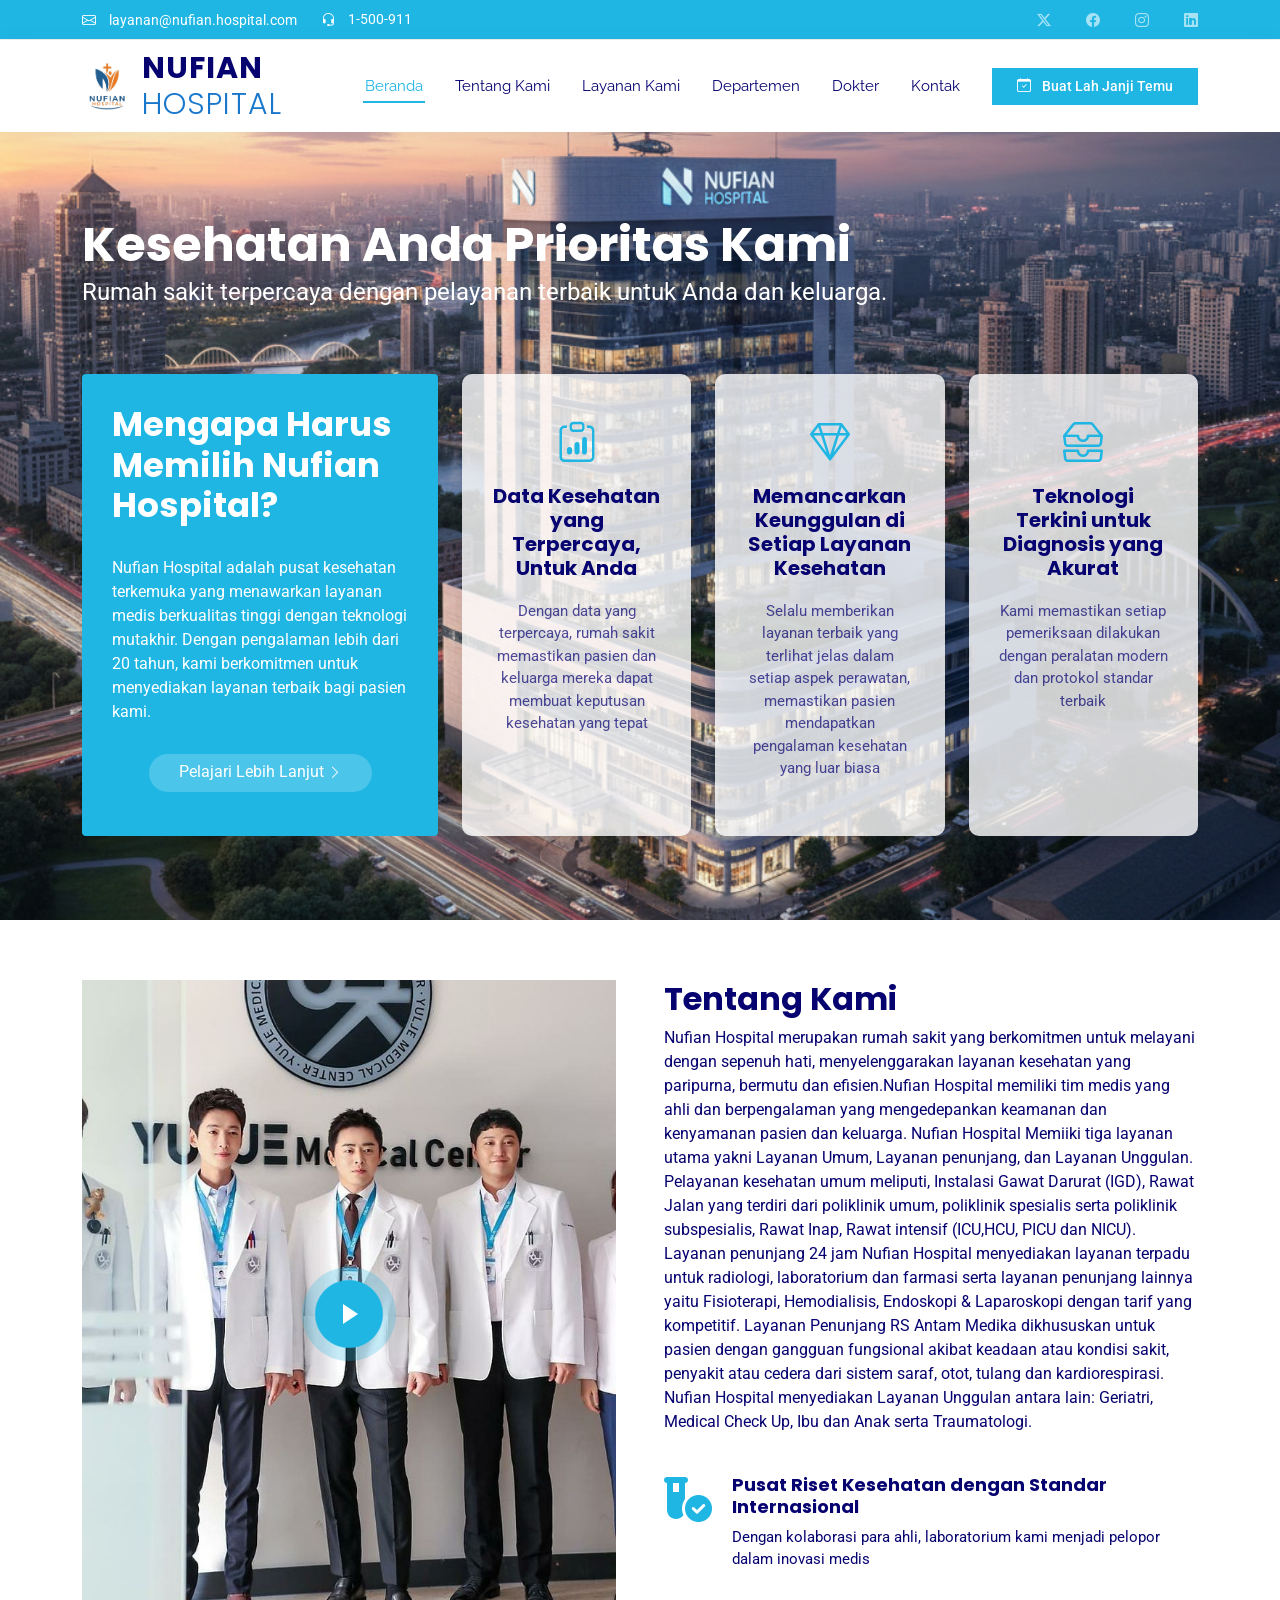
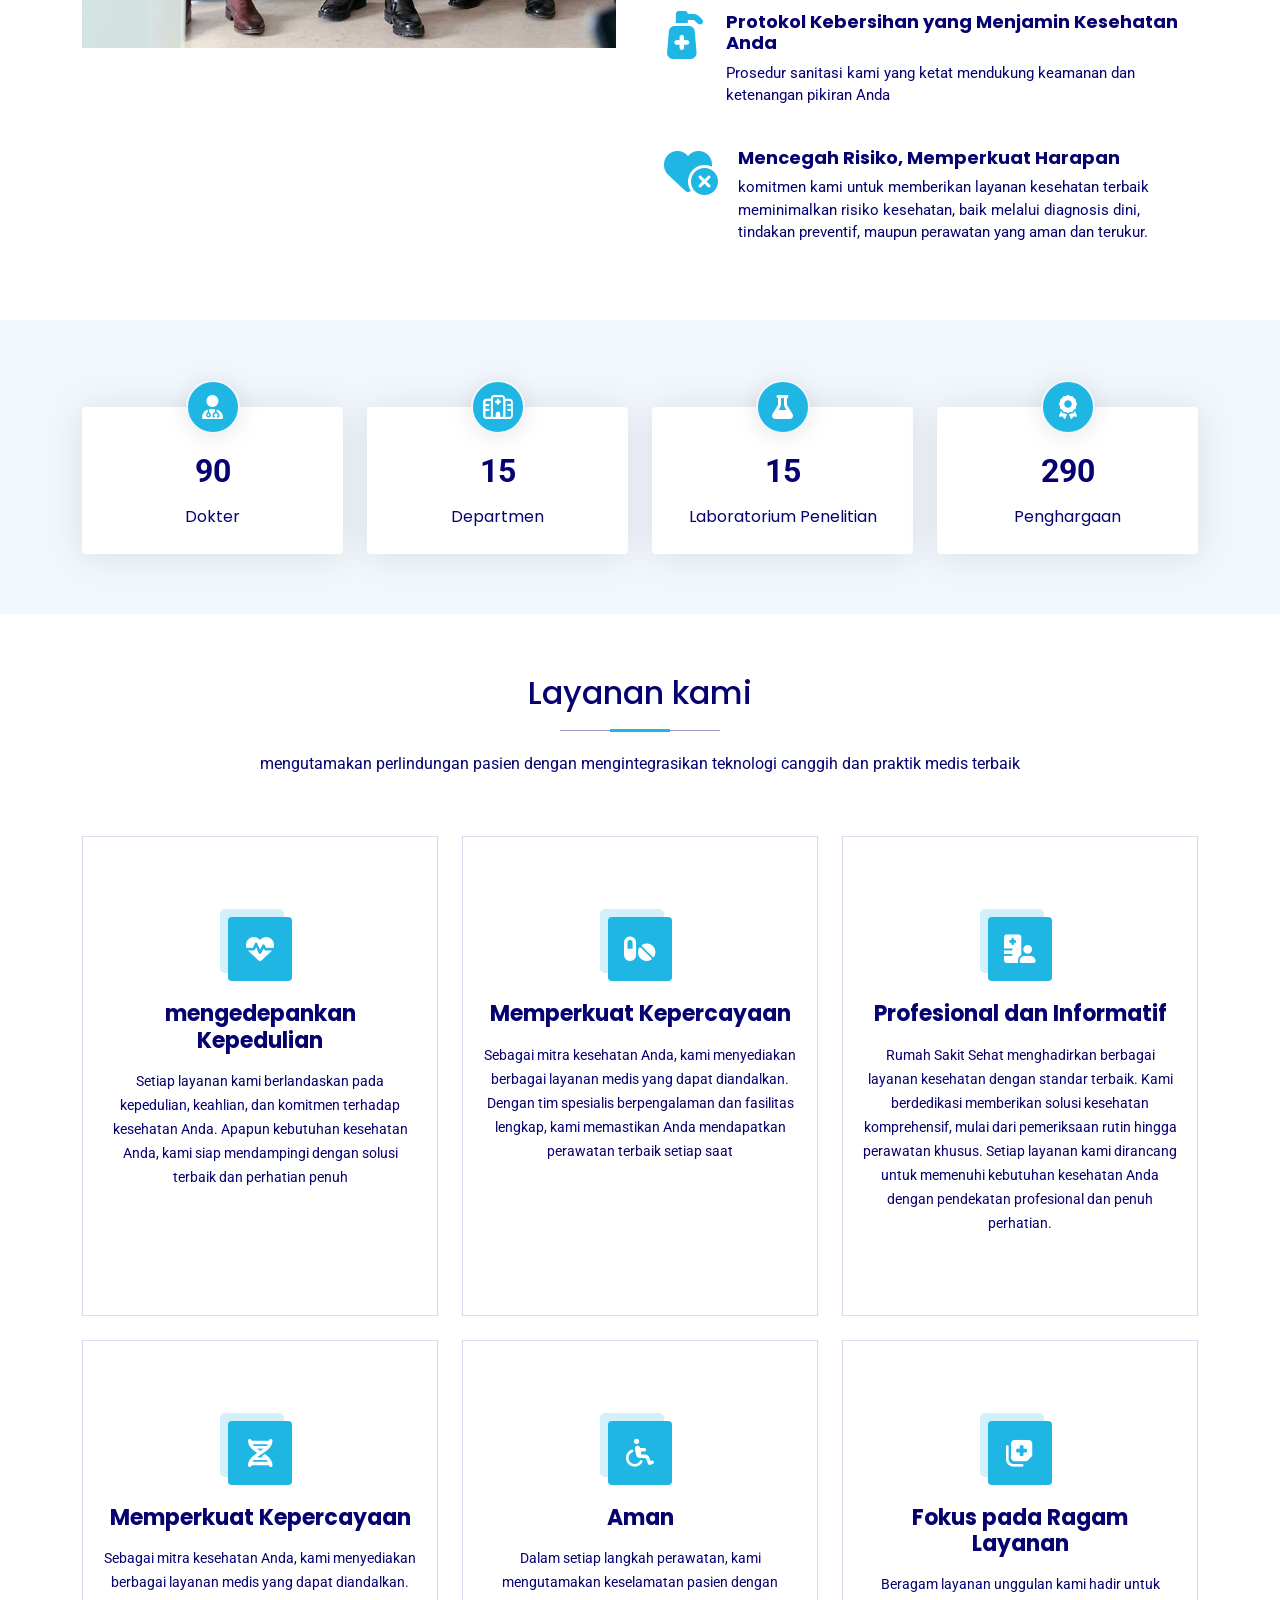
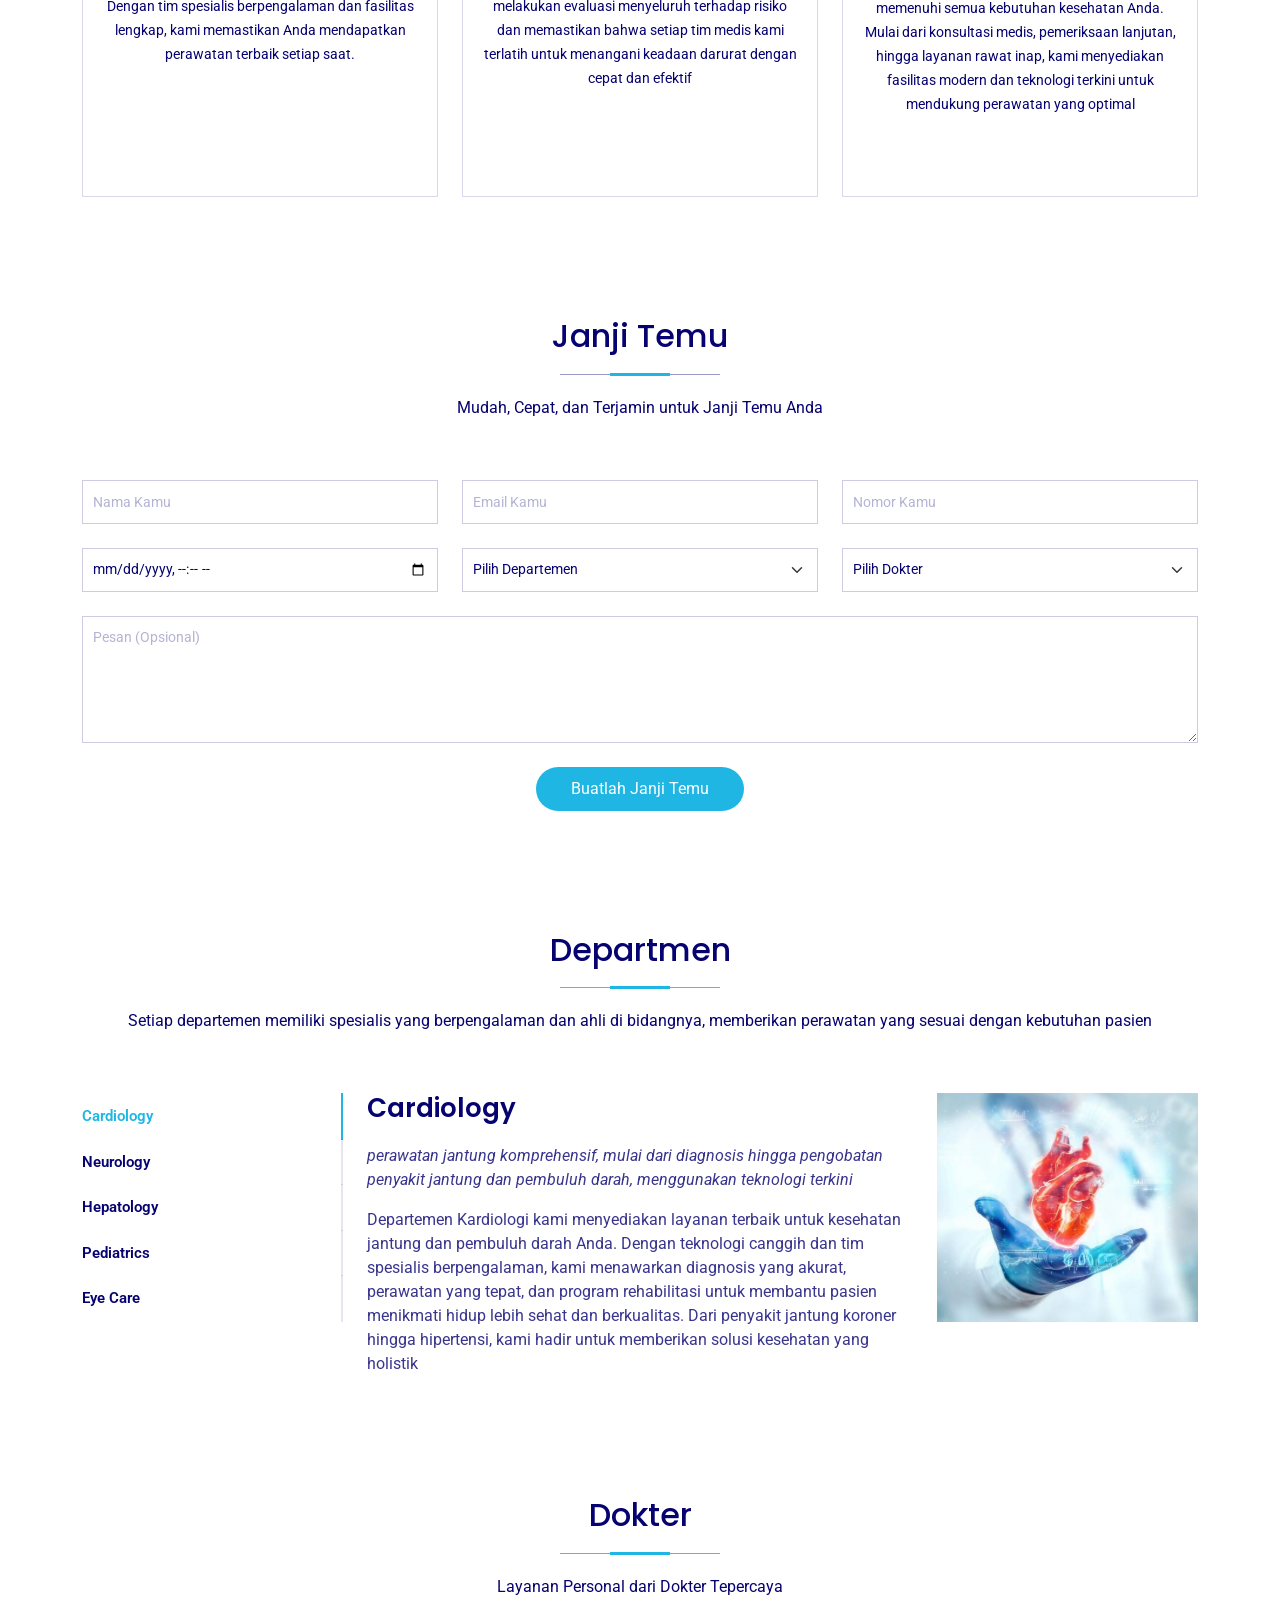
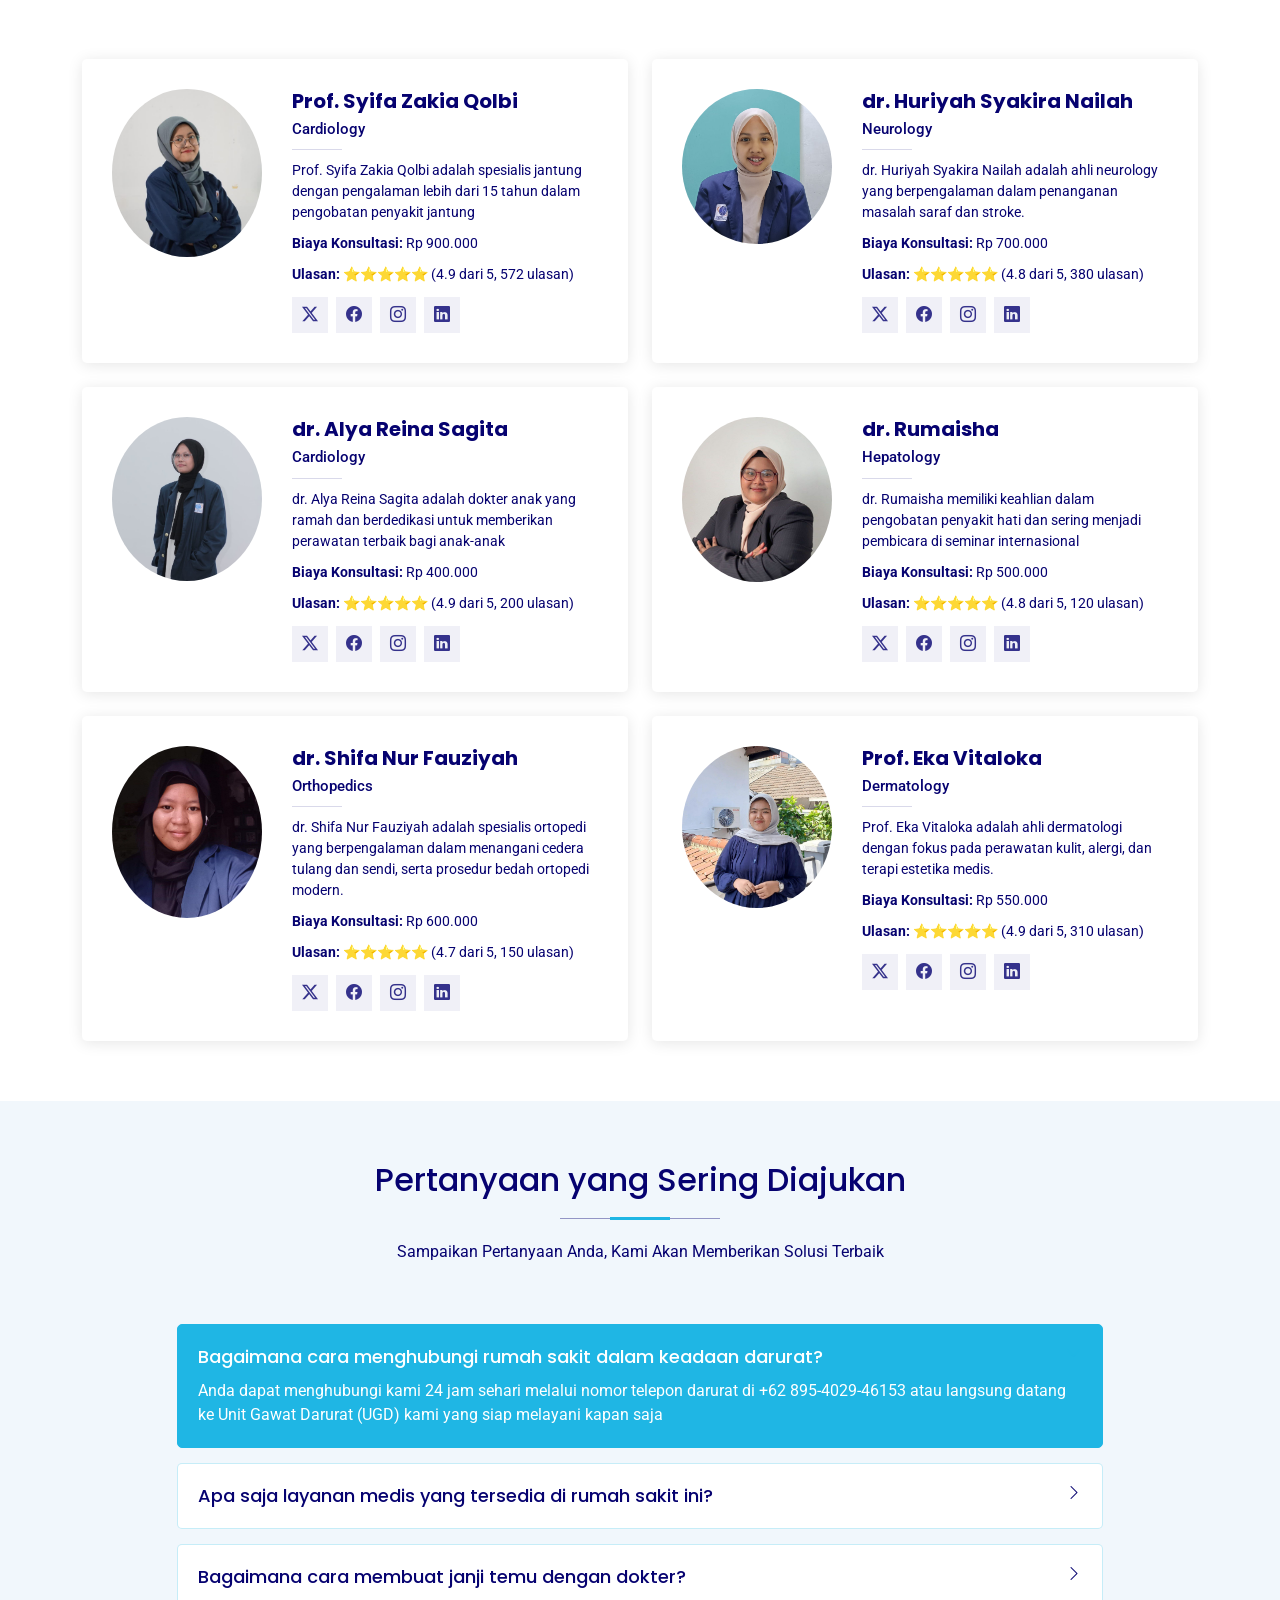
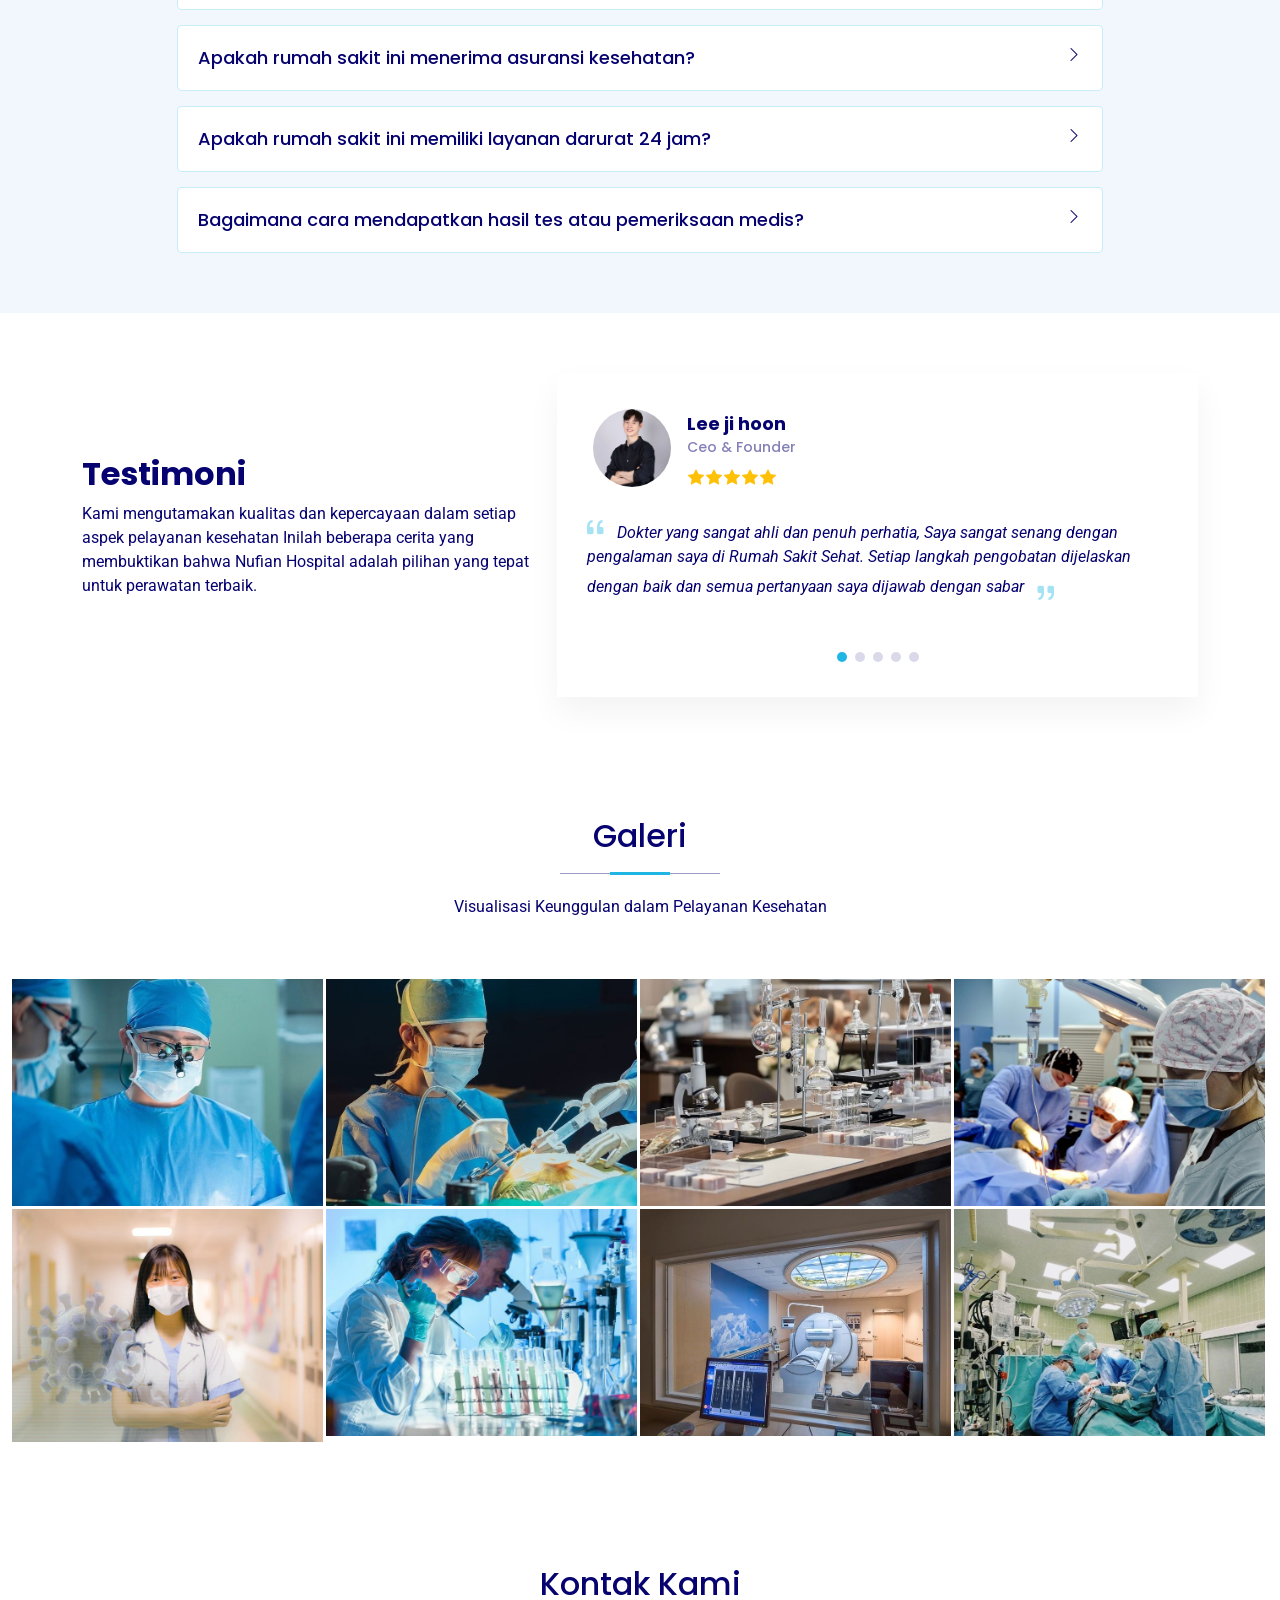
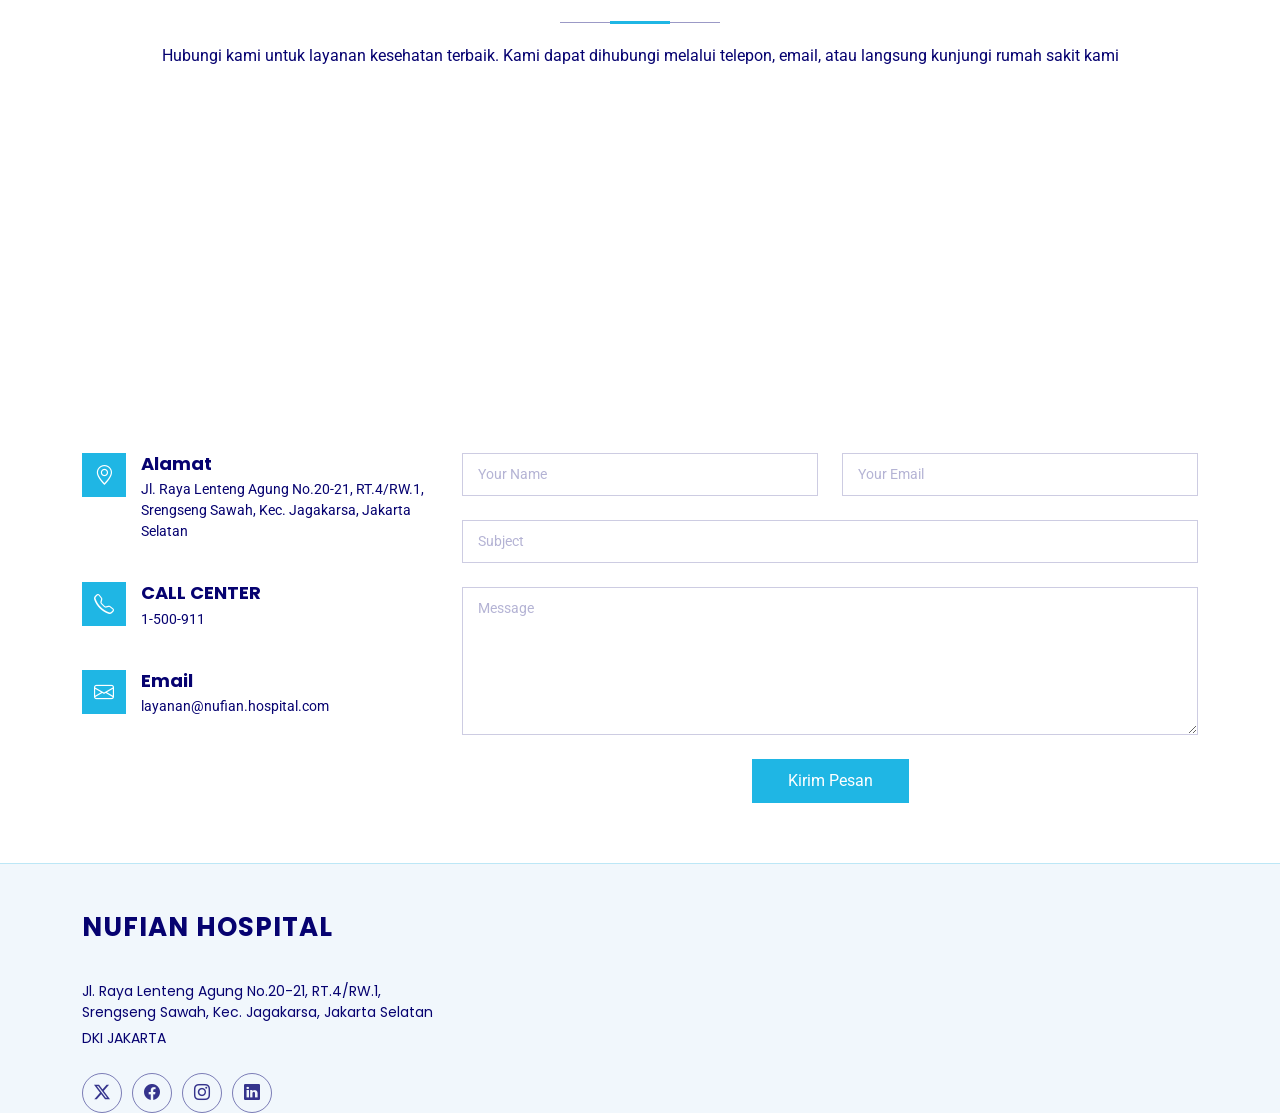
==== commit 10e259b7: "masi seputar dokter" ====
--- a/index.html
+++ b/index.html
@@ -613,7 +613,7 @@
 
           <div class="col-lg-6" data-aos="fade-up" data-aos-delay="100">
             <div class="team-member d-flex align-items-start">
-              <div class="pic"><img src="assets/img/doctors/doctors-1.jpeg" class="img-fluid" alt=""></div>
+              <div class="pic"><img src="assets/img/doctors/doctors-1.jpg" class="img-fluid" alt=""></div>
               <div class="member-info">
                 <h4>Prof. Syifa Zakia Qolbi</h4>
                 <span>Cardiology</span>
@@ -670,7 +670,7 @@
 
           <div class="col-lg-6" data-aos="fade-up" data-aos-delay="400">
             <div class="team-member d-flex align-items-start">
-              <div class="pic"><img src="assets/img/doctors/doctors-4.jpeg" class="img-fluid" alt=""></div>
+              <div class="pic"><img src="assets/img/doctors/doctors-4.jpg" class="img-fluid" alt=""></div>
               <div class="member-info">
                 <h4>dr. Rumaisha</h4>
                 <span>Hepatology</span>
@@ -689,7 +689,7 @@
 
           <div class="col-lg-6" data-aos="fade-up" data-aos-delay="500">
   <div class="team-member d-flex align-items-start">
-    <div class="pic"><img src="assets/img/doctors/doctors-5.jpeg" class="img-fluid" alt=""></div>
+    <div class="pic"><img src="assets/img/doctors/doctors-5.jpg" class="img-fluid" alt=""></div>
     <div class="member-info">
       <h4>dr. Shifa Nur Fauziyah</h4>
       <span>Orthopedics</span>
@@ -708,7 +708,7 @@
 
 <div class="col-lg-6" data-aos="fade-up" data-aos-delay="600">
   <div class="team-member d-flex align-items-start">
-    <div class="pic"><img src="assets/img/doctors/doctors-6.jpeg" class="img-fluid" alt=""></div>
+    <div class="pic"><img src="assets/img/doctors/doctors-6.jpg" class="img-fluid" alt=""></div>
     <div class="member-info">
       <h4>Prof. Eka Vitaloka</h4>
       <span>Dermatology</span>
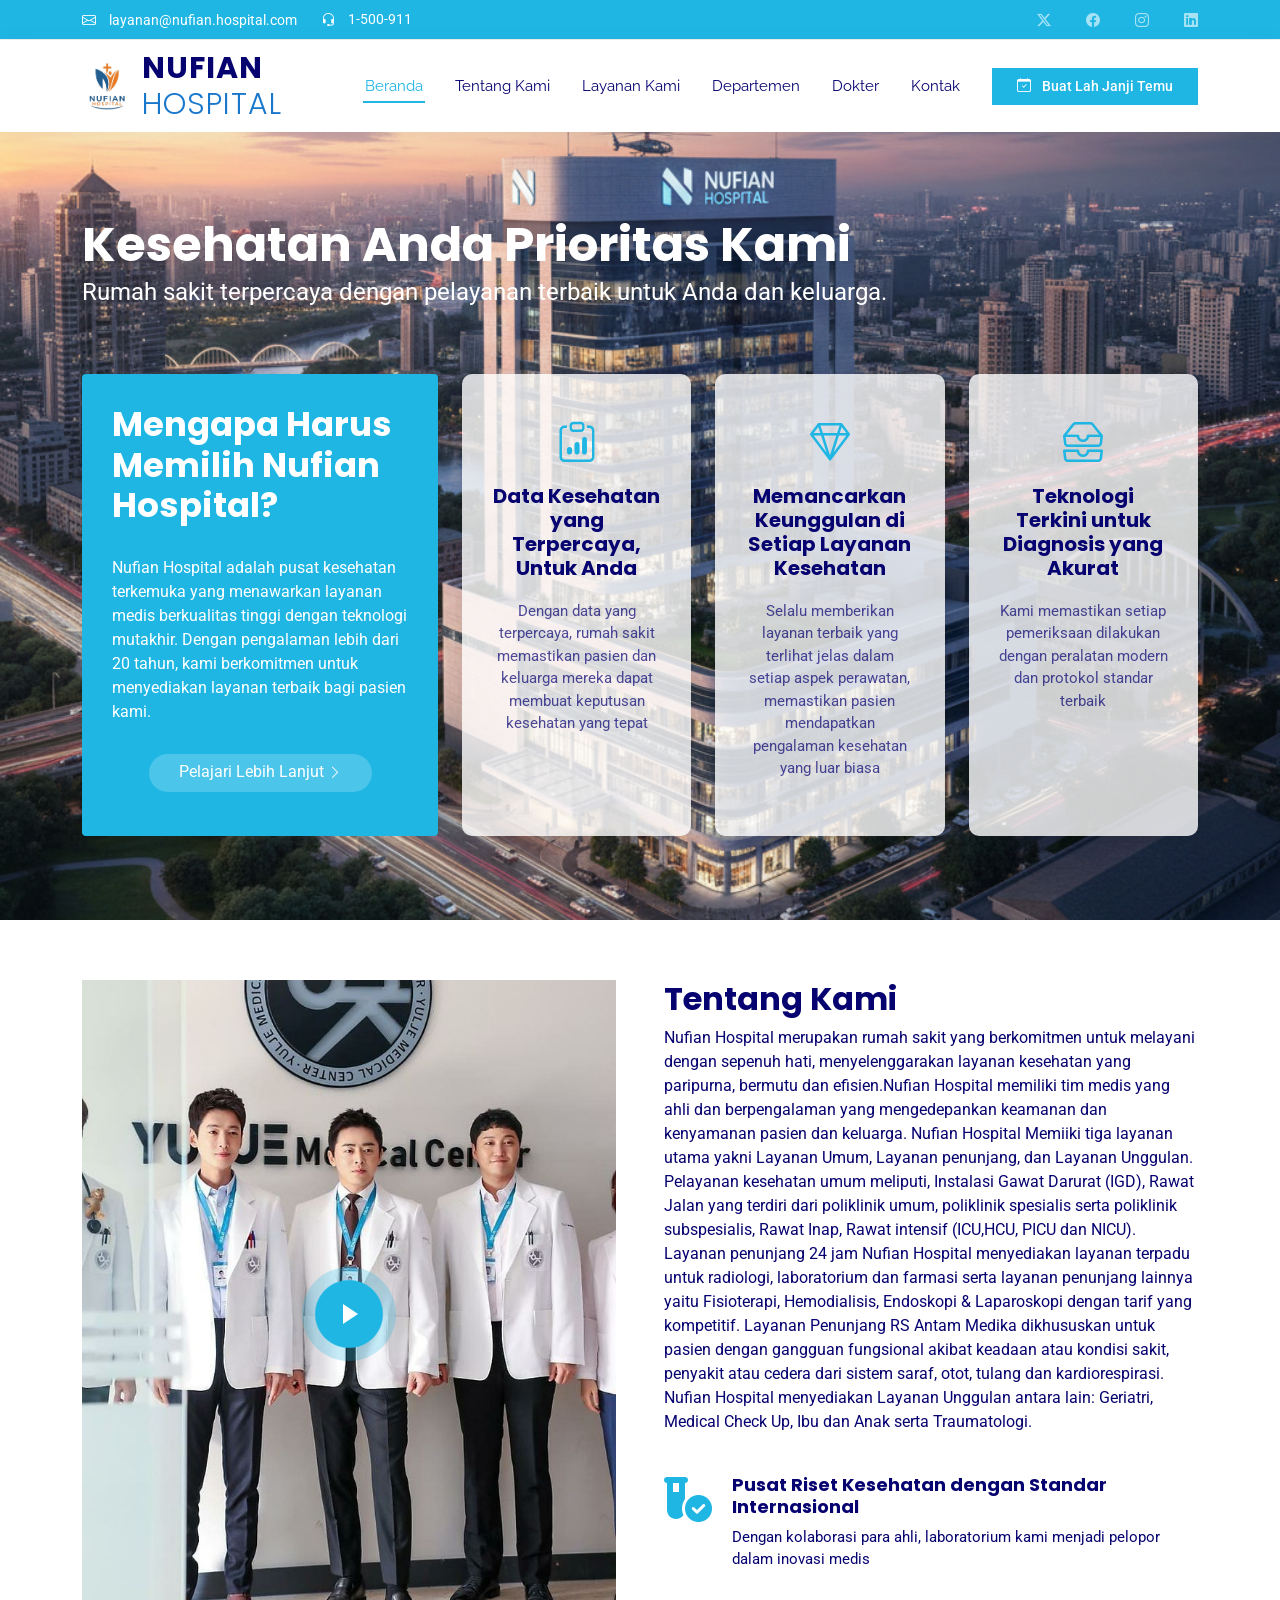
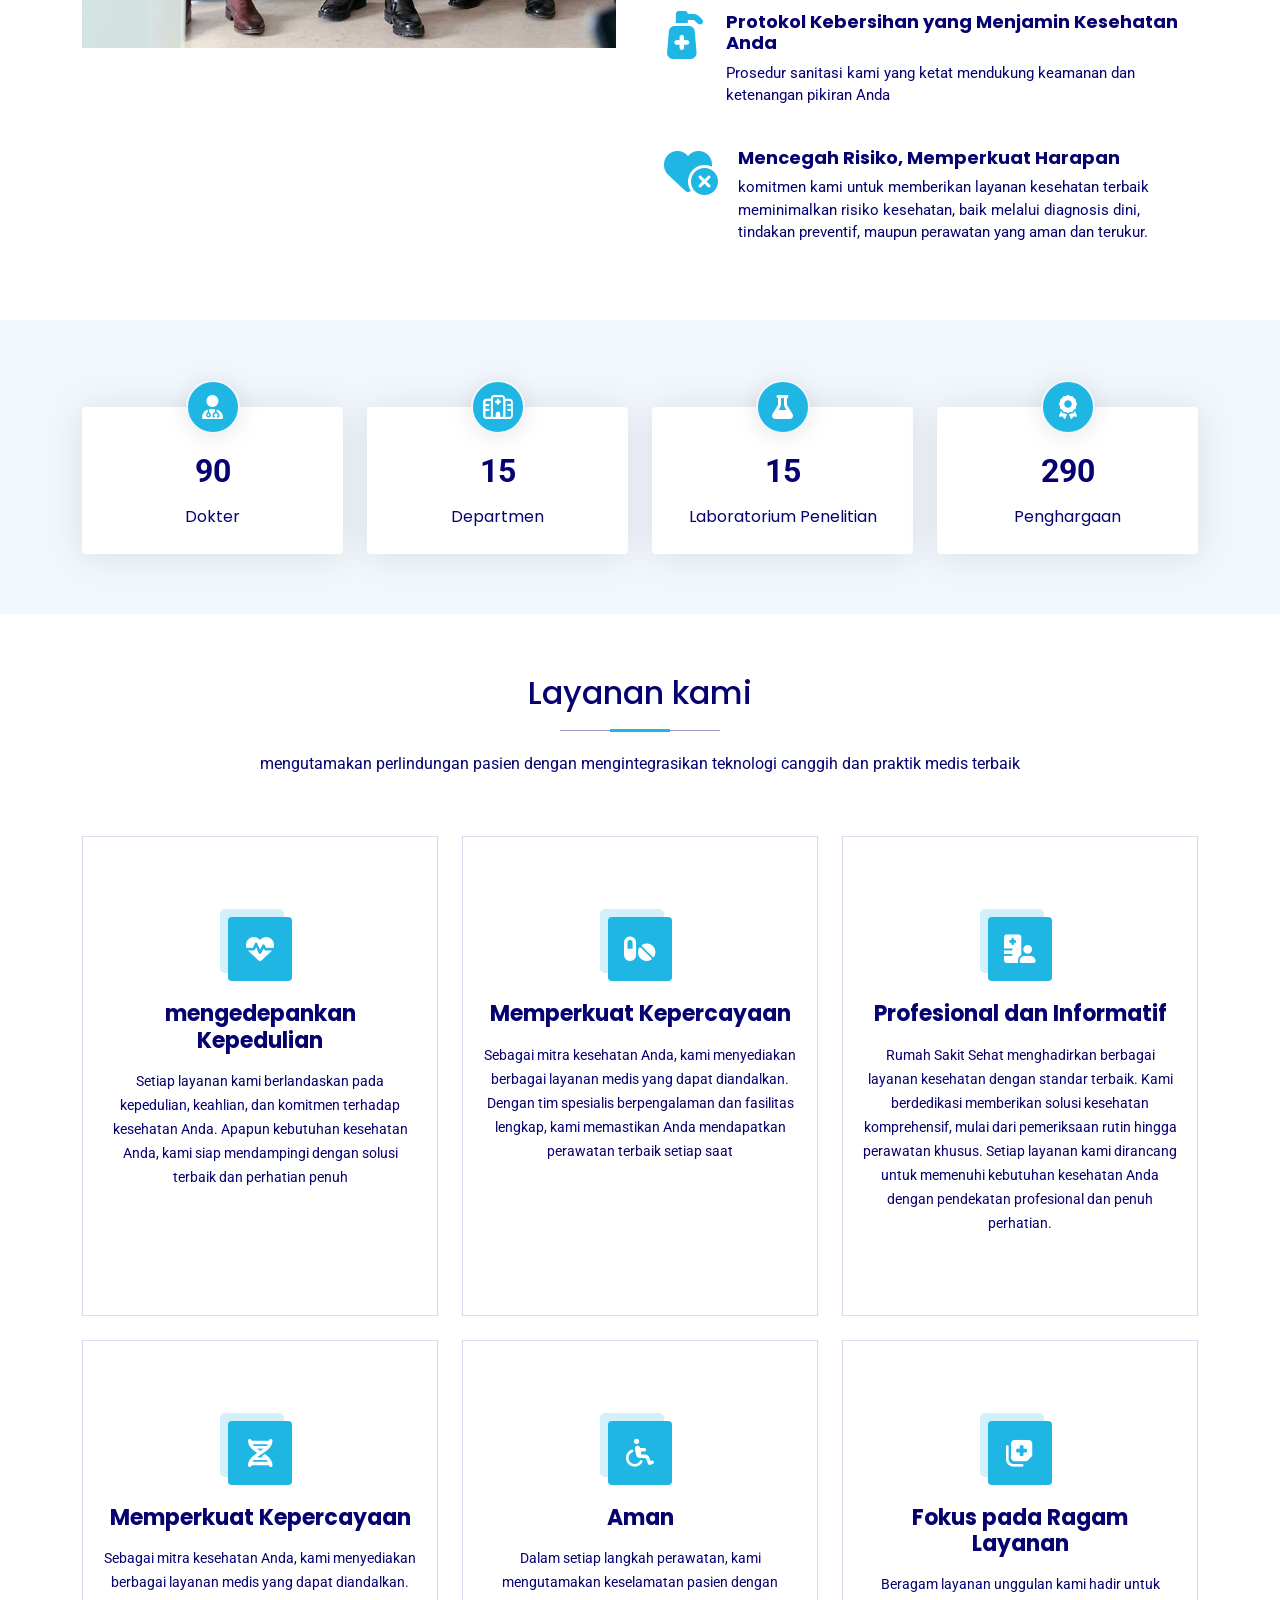
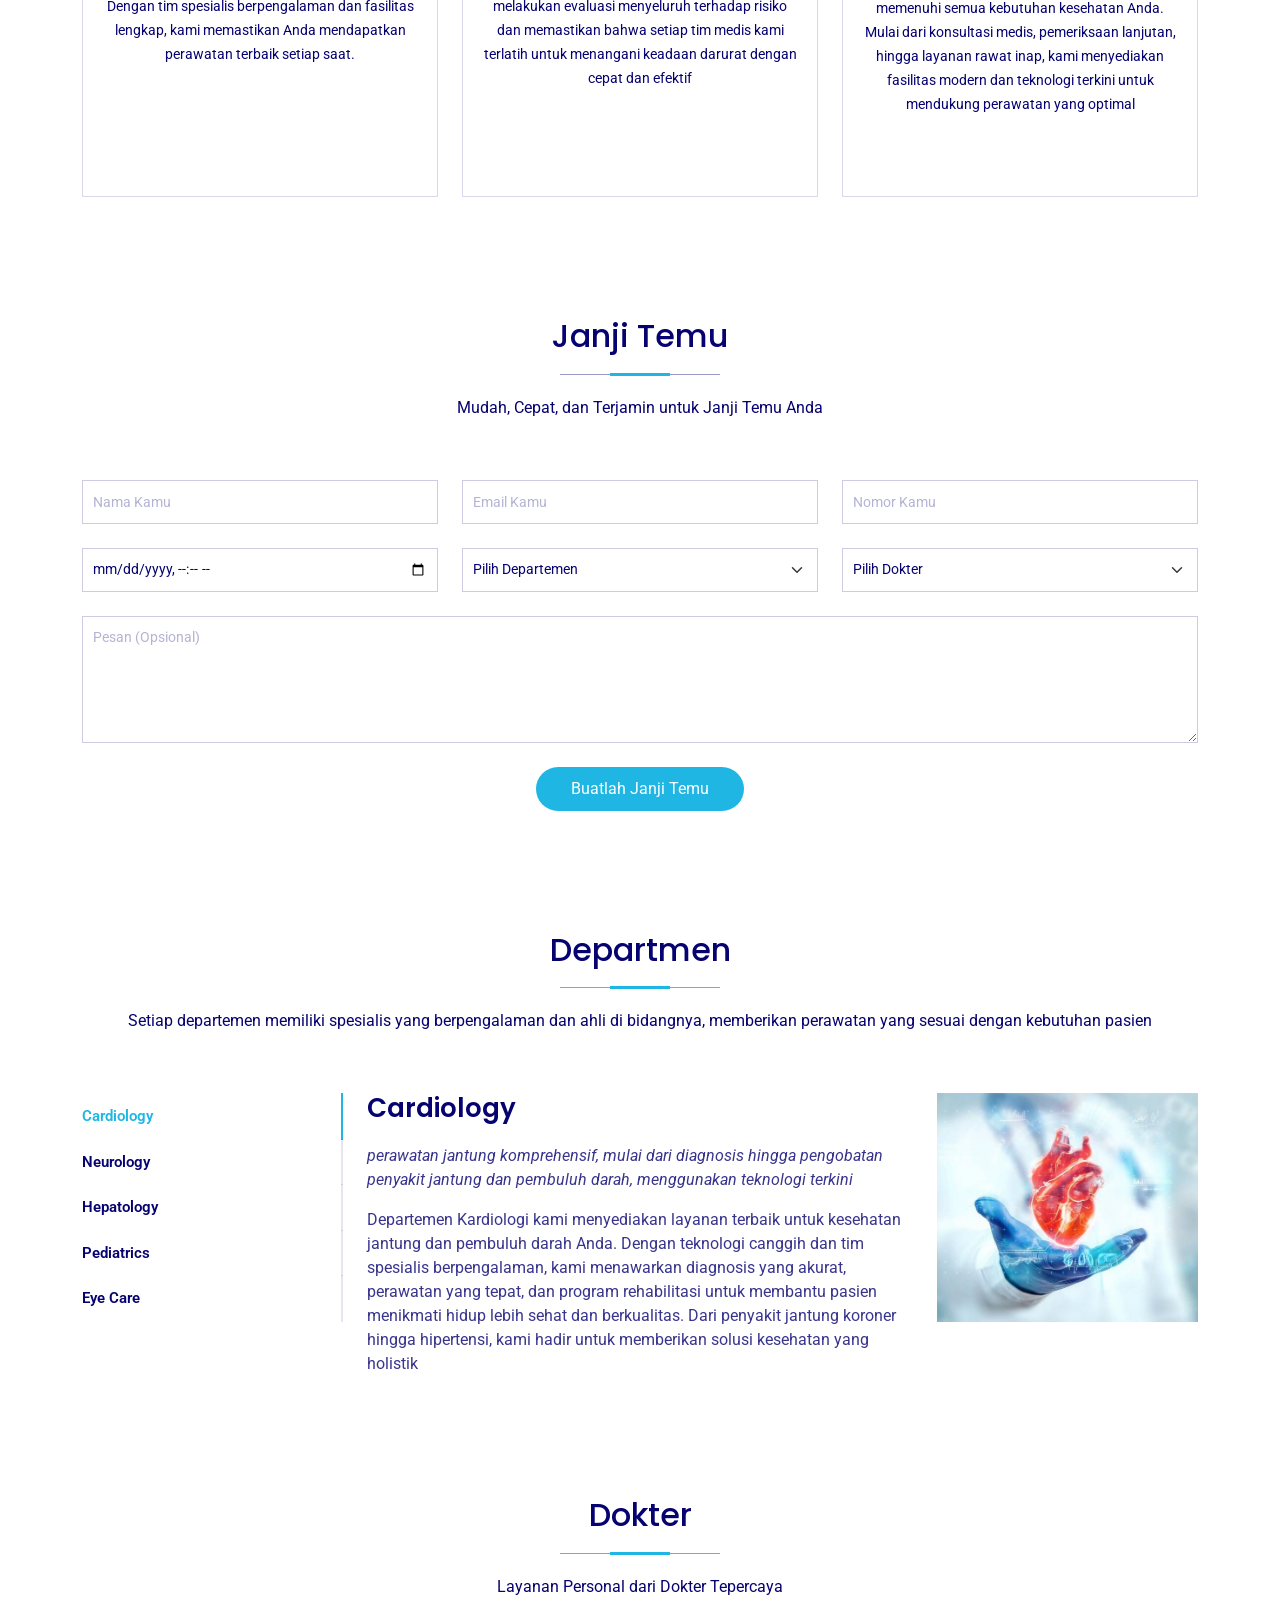
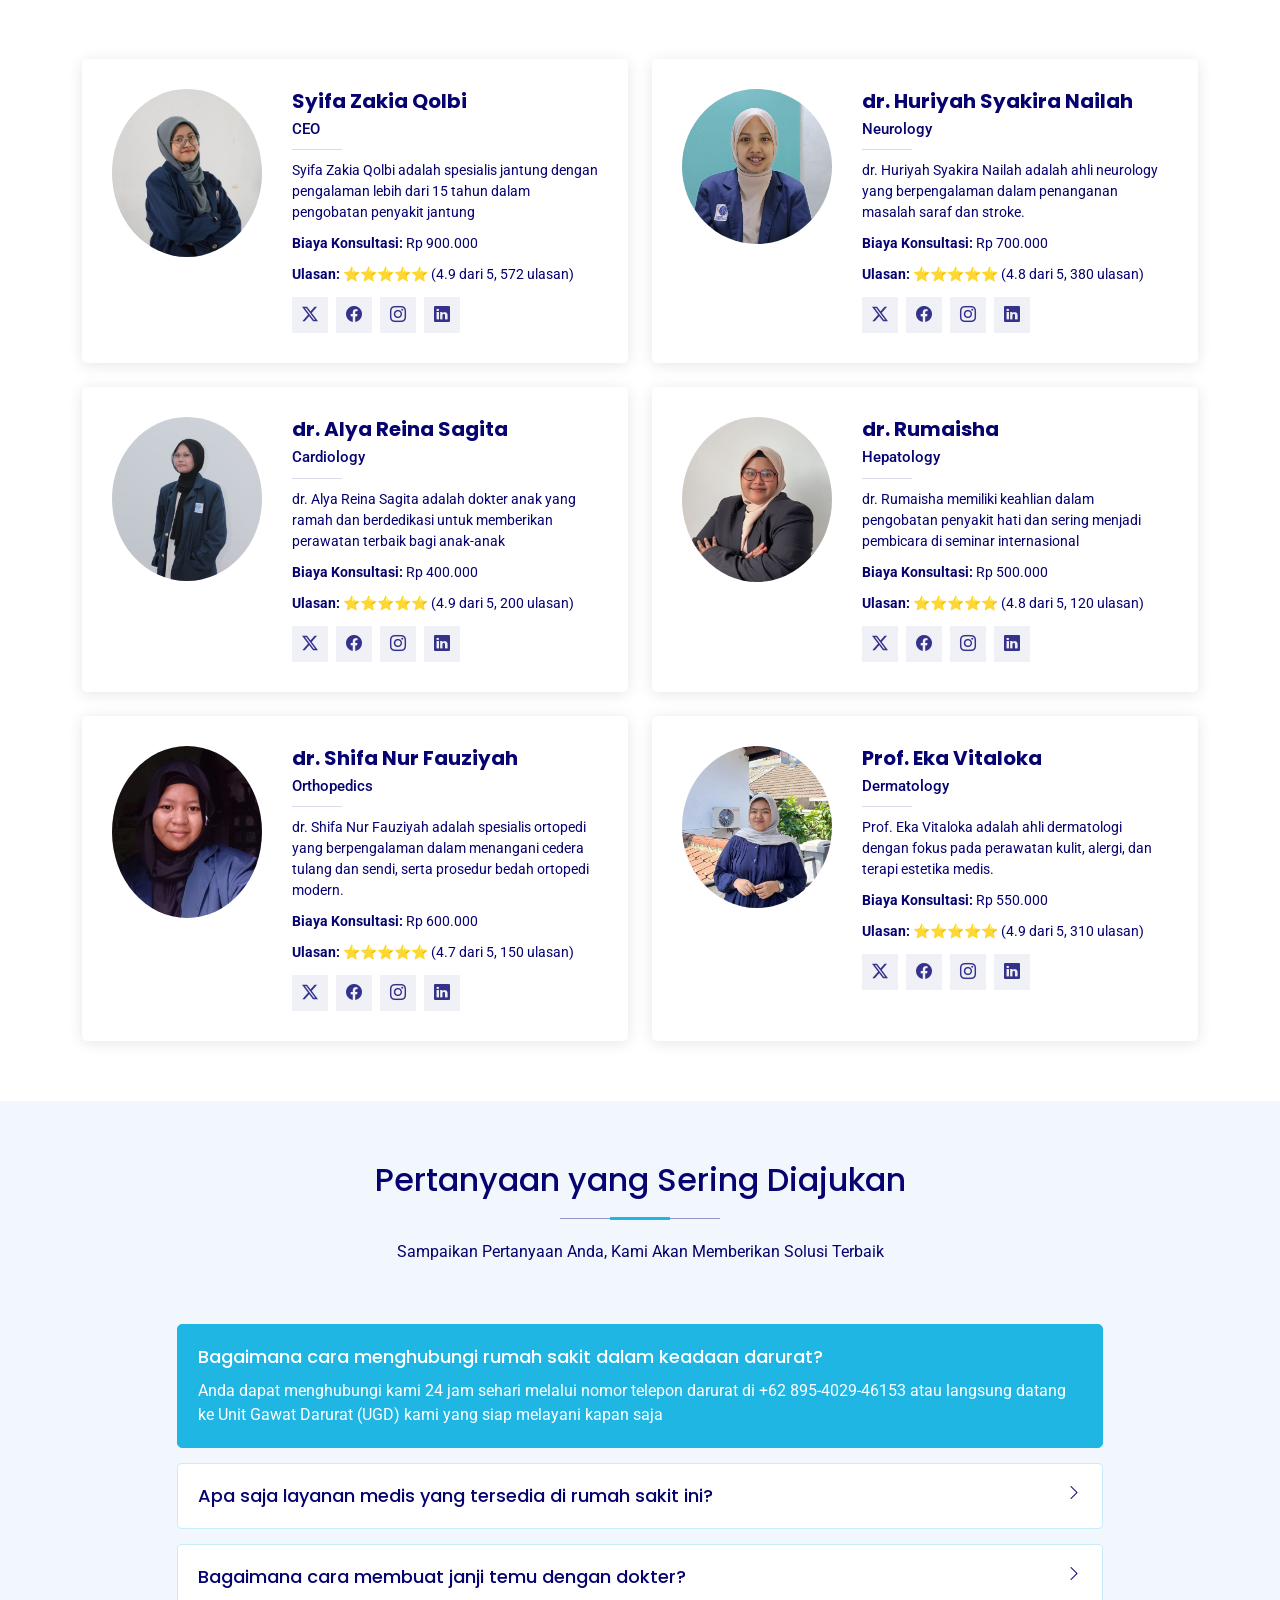
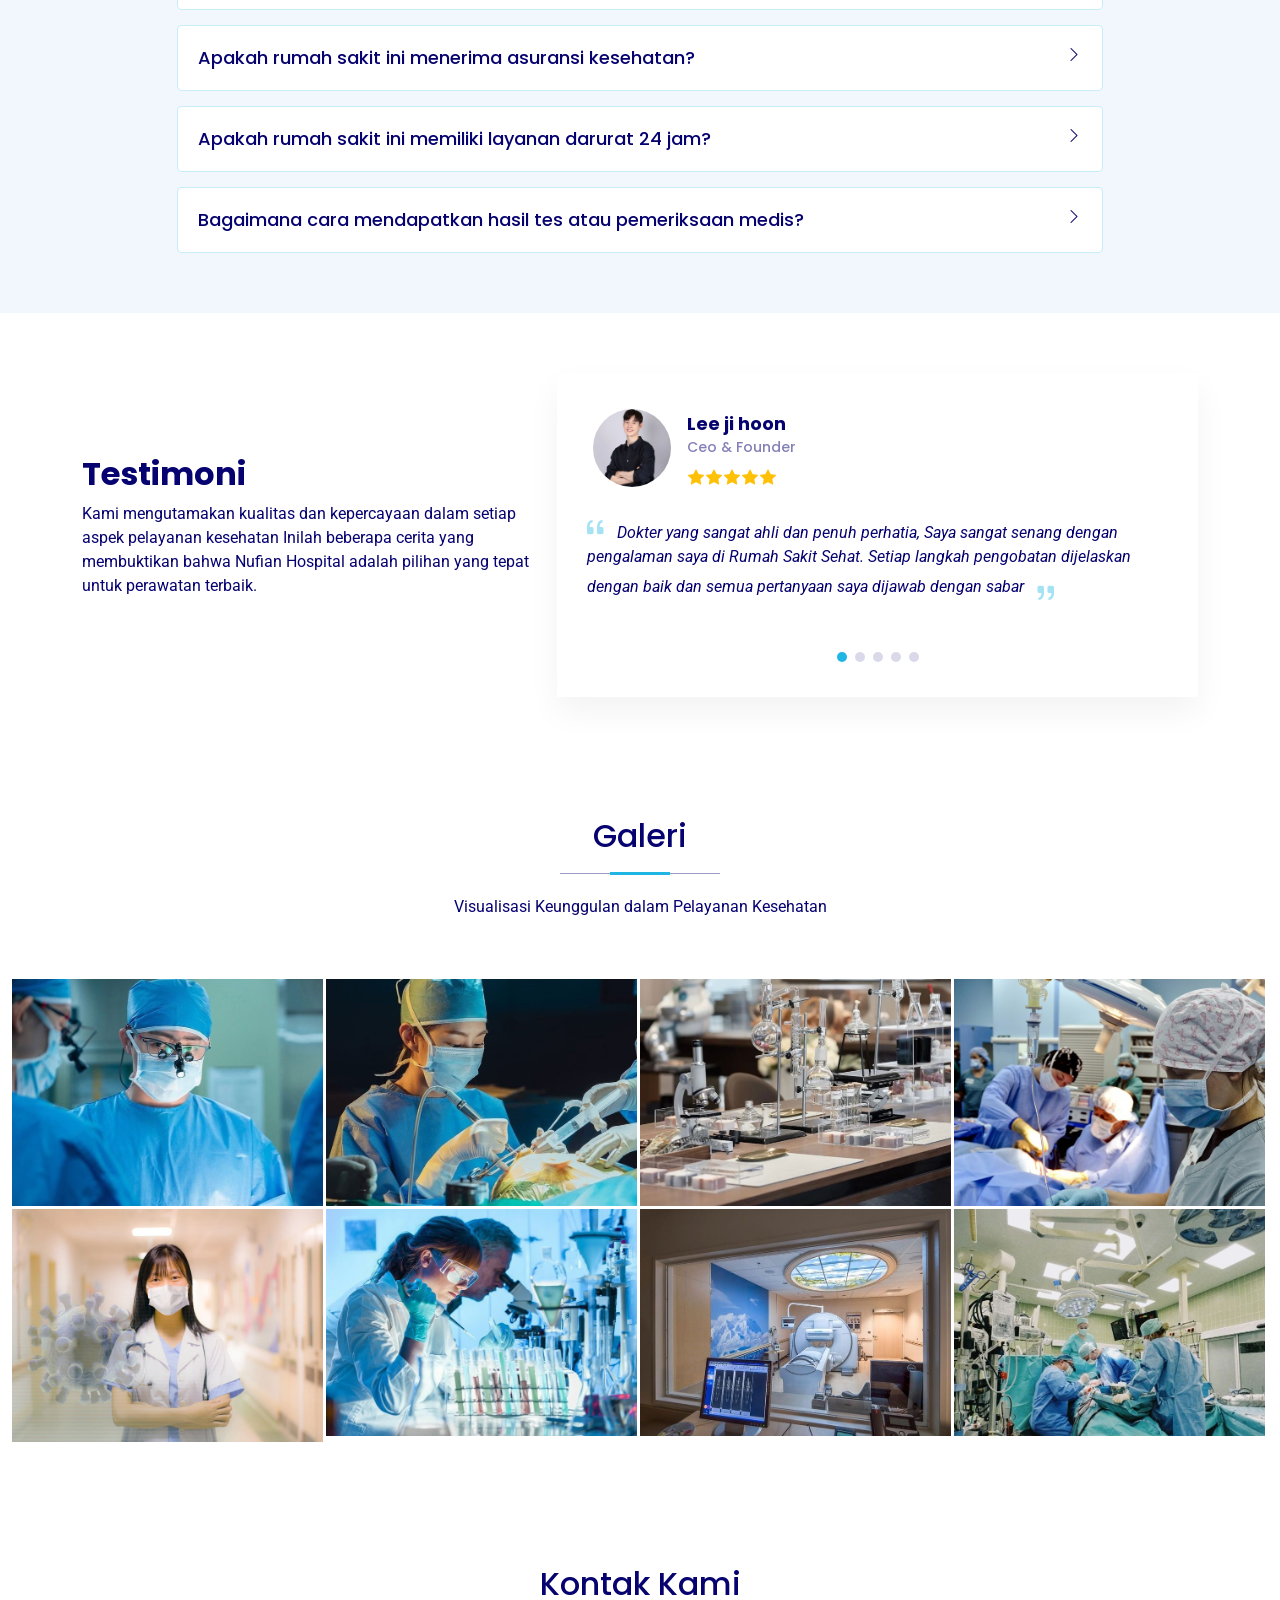
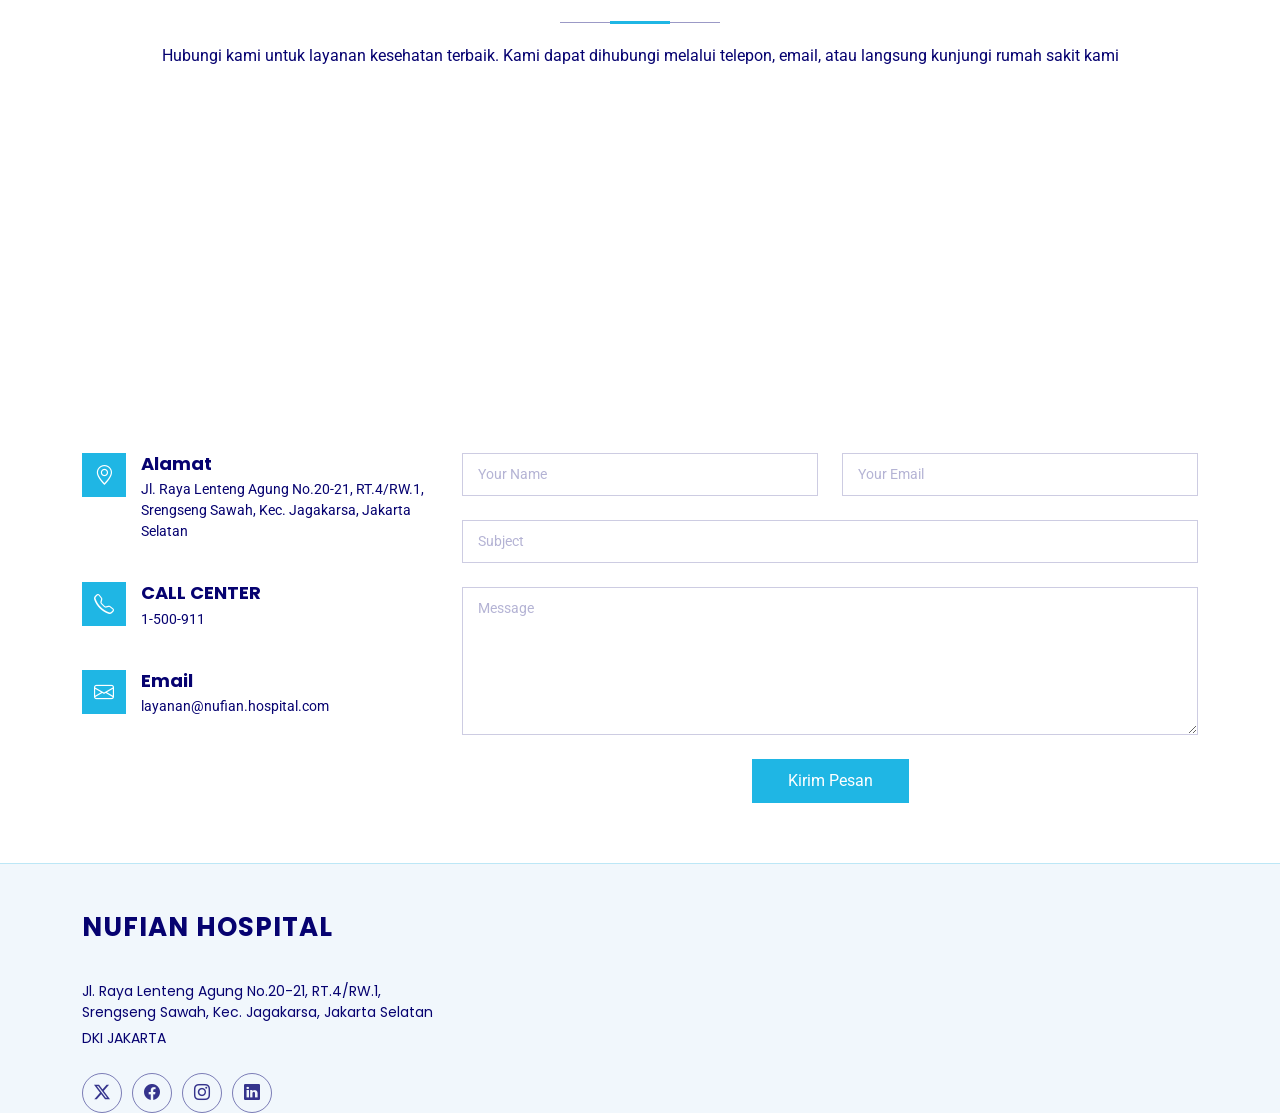
==== commit f243c8cd: "Perbaikan nama syifa" ====
--- a/index.html
+++ b/index.html
@@ -615,9 +615,9 @@
             <div class="team-member d-flex align-items-start">
               <div class="pic"><img src="assets/img/doctors/doctors-1.jpg" class="img-fluid" alt=""></div>
               <div class="member-info">
-                <h4>Prof. Syifa Zakia Qolbi</h4>
-                <span>Cardiology</span>
-                <p>Prof. Syifa Zakia Qolbi adalah spesialis jantung dengan pengalaman lebih dari 15 tahun dalam pengobatan penyakit jantung</p>
+                <h4>Syifa Zakia Qolbi</h4>
+                <span>CEO</span>
+                <p>Syifa Zakia Qolbi adalah spesialis jantung dengan pengalaman lebih dari 15 tahun dalam pengobatan penyakit jantung</p>
                 <p><strong>Biaya Konsultasi:</strong> Rp 900.000</p>
                 <p><strong>Ulasan:</strong> ⭐⭐⭐⭐⭐ (4.9 dari 5, 572 ulasan)</p>
                 <div class="social">
@@ -666,7 +666,7 @@
                 </div>
               </div>
             </div>
-          </div><!-- End Team Member -->
+          </div>
 
           <div class="col-lg-6" data-aos="fade-up" data-aos-delay="400">
             <div class="team-member d-flex align-items-start">
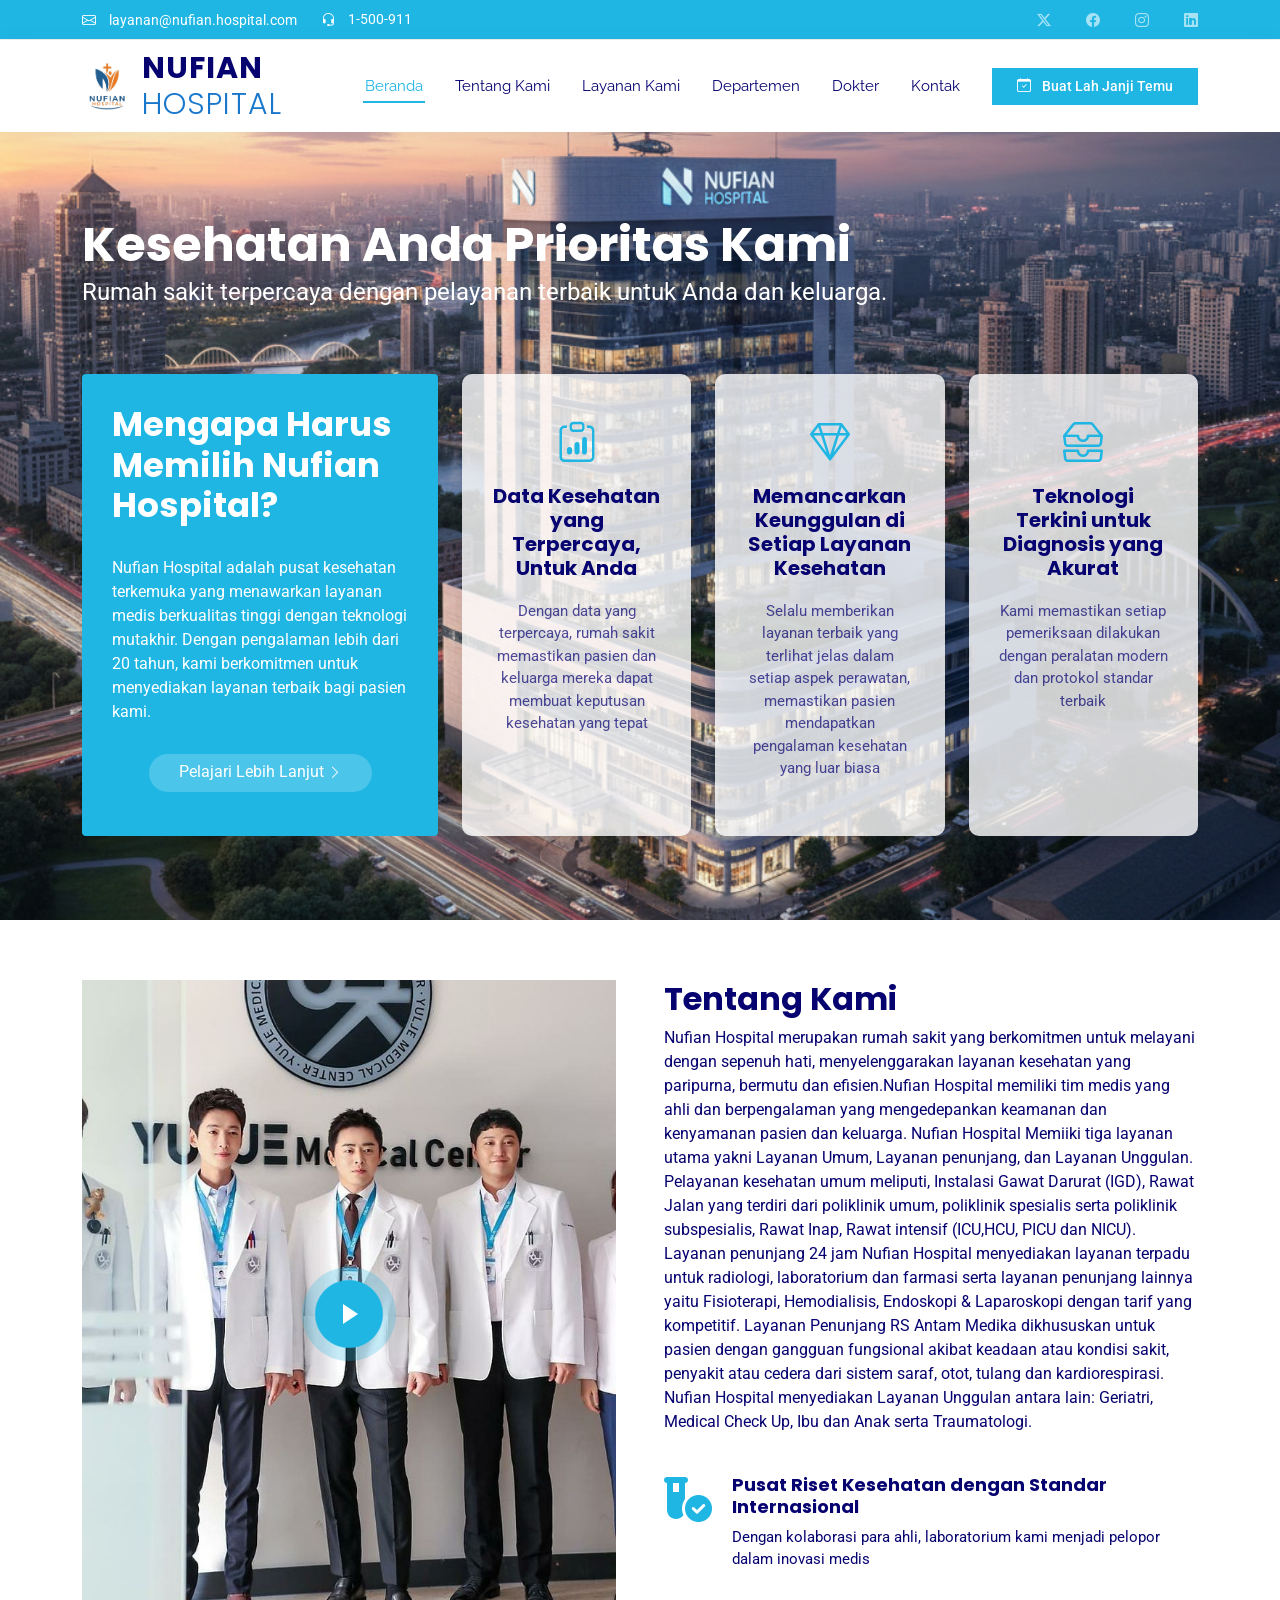
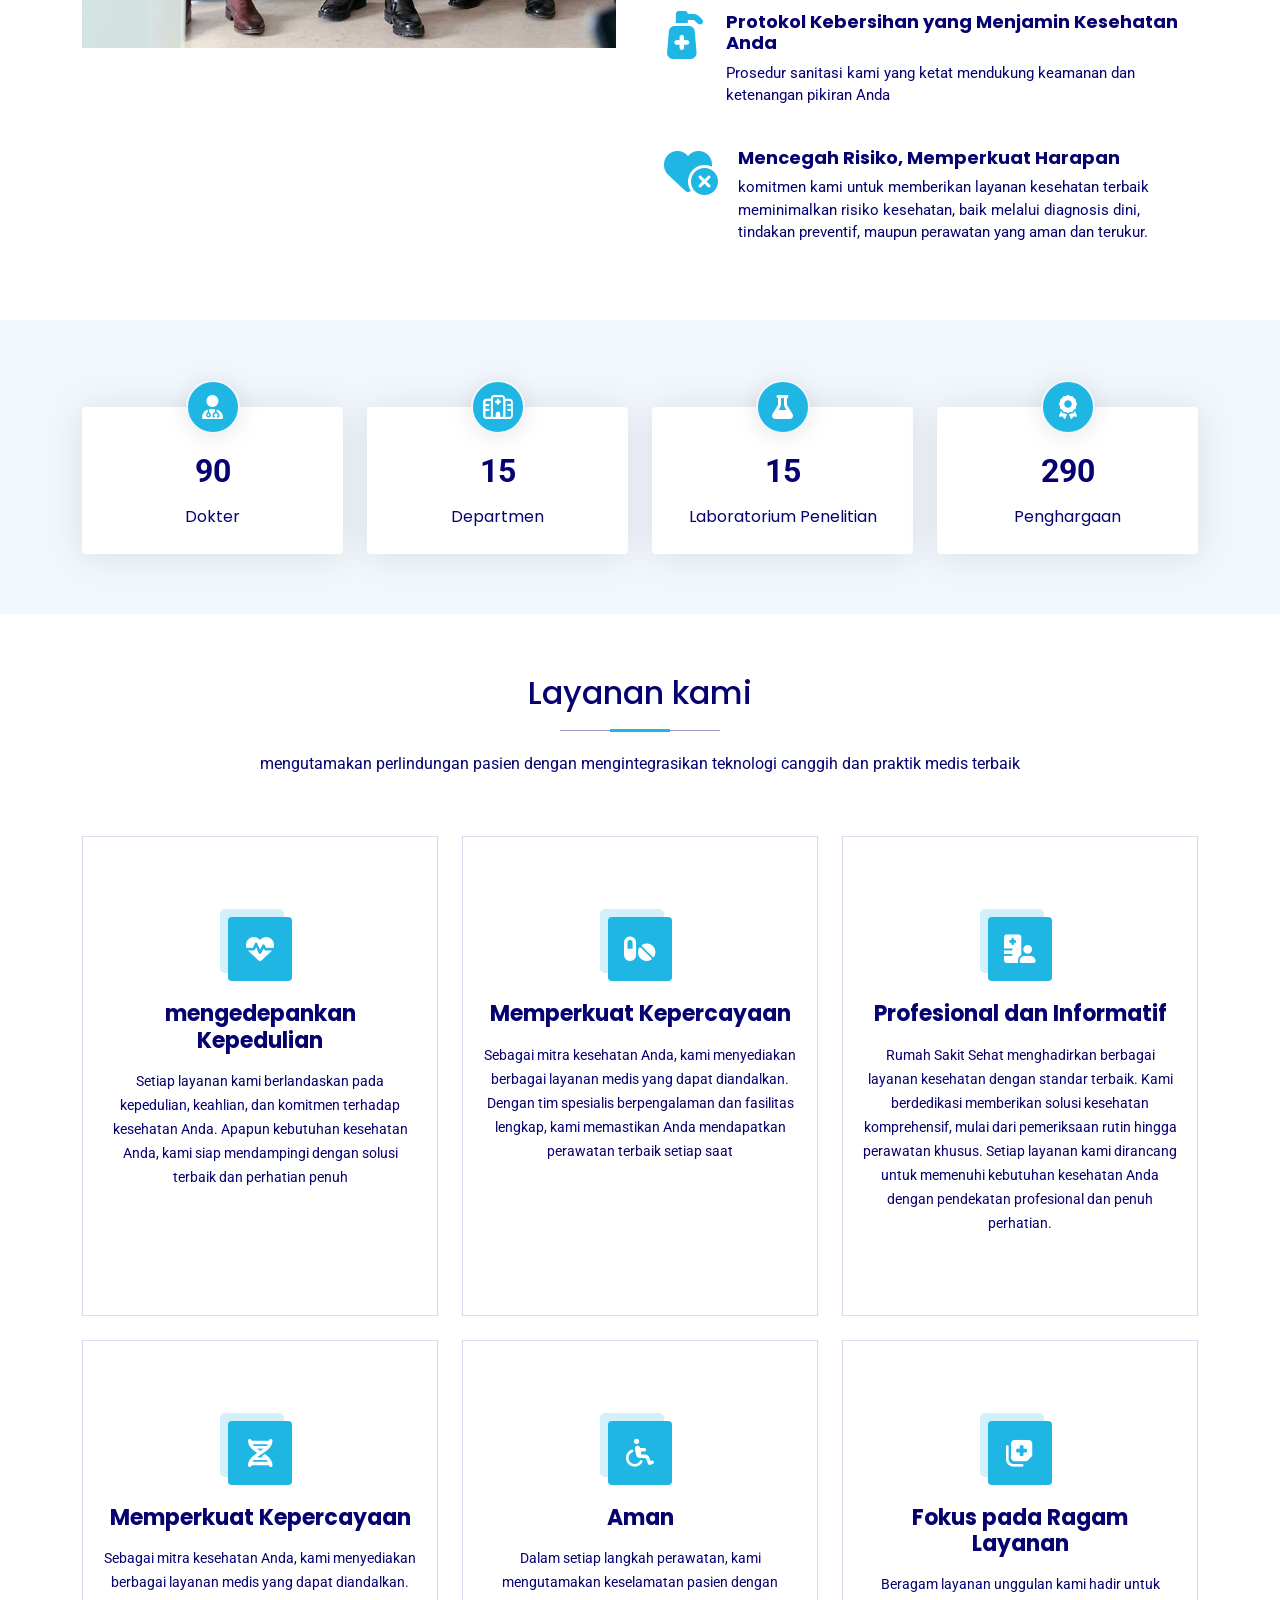
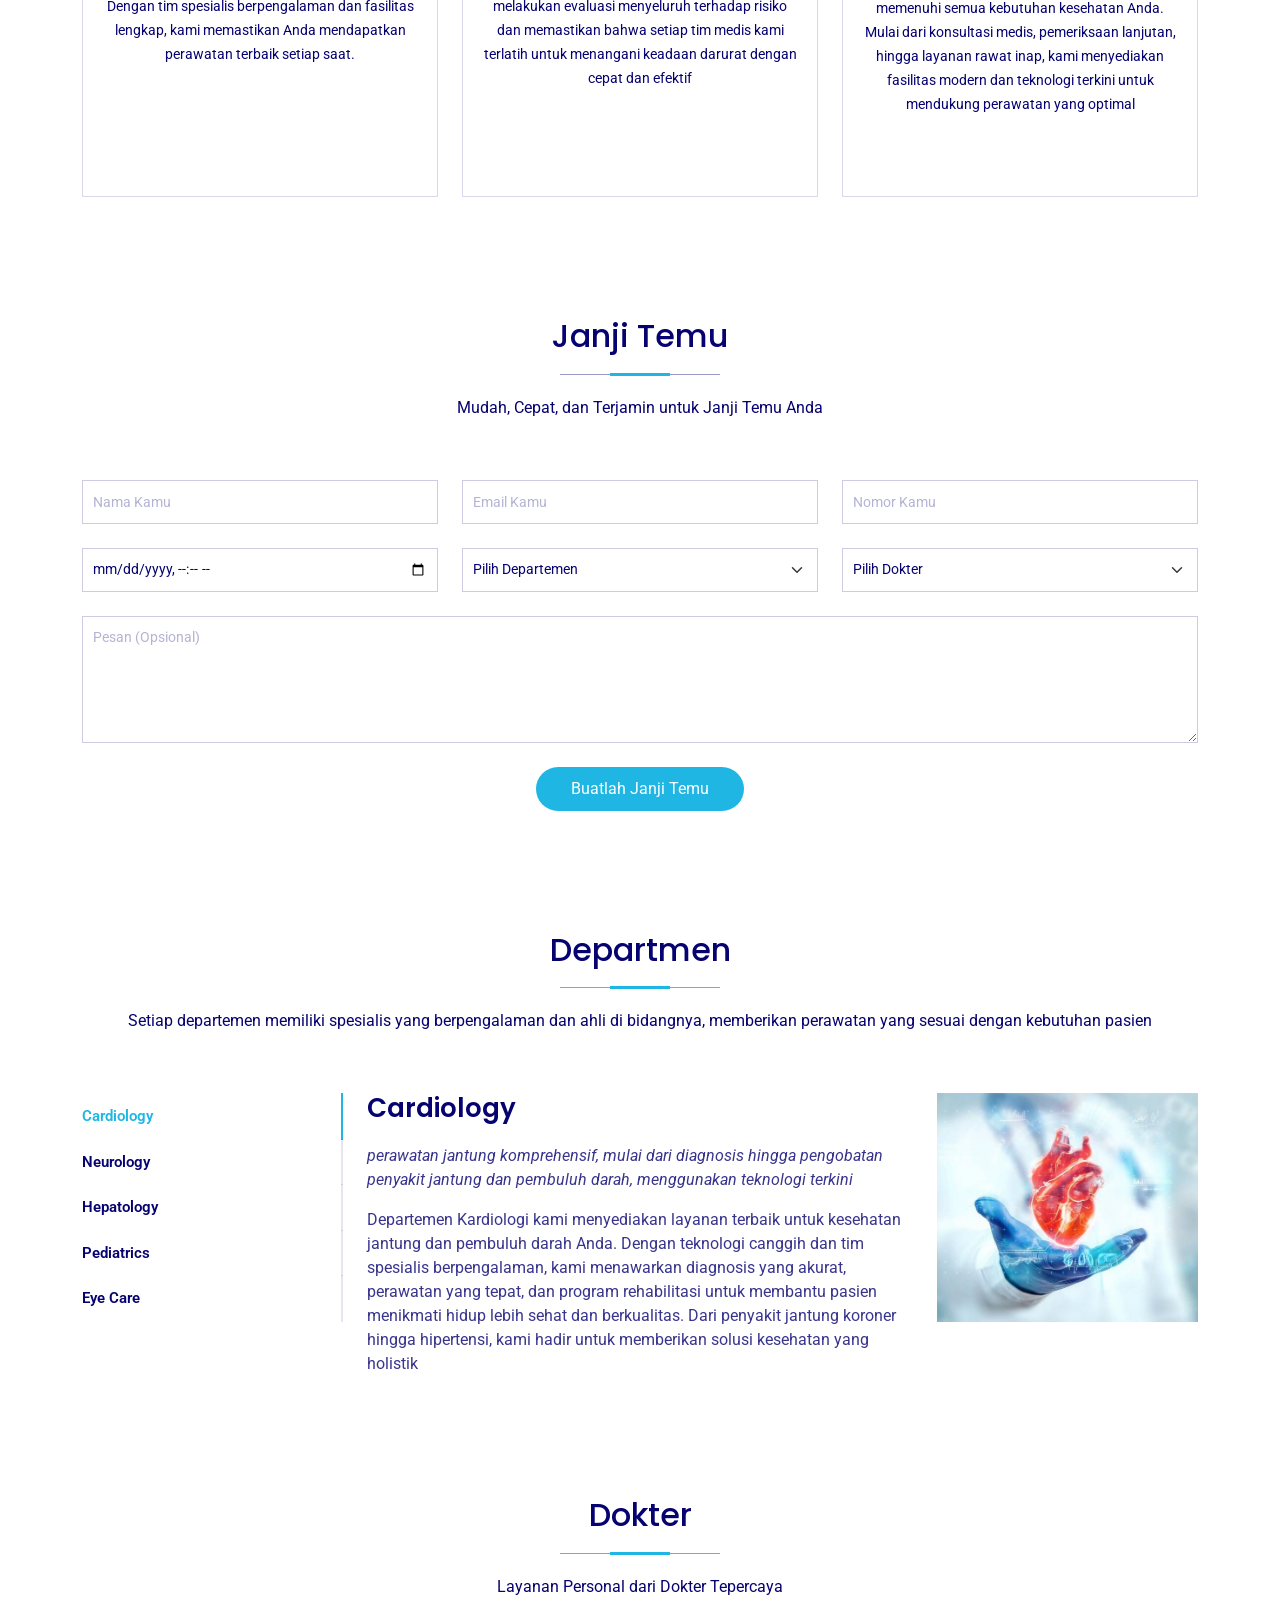
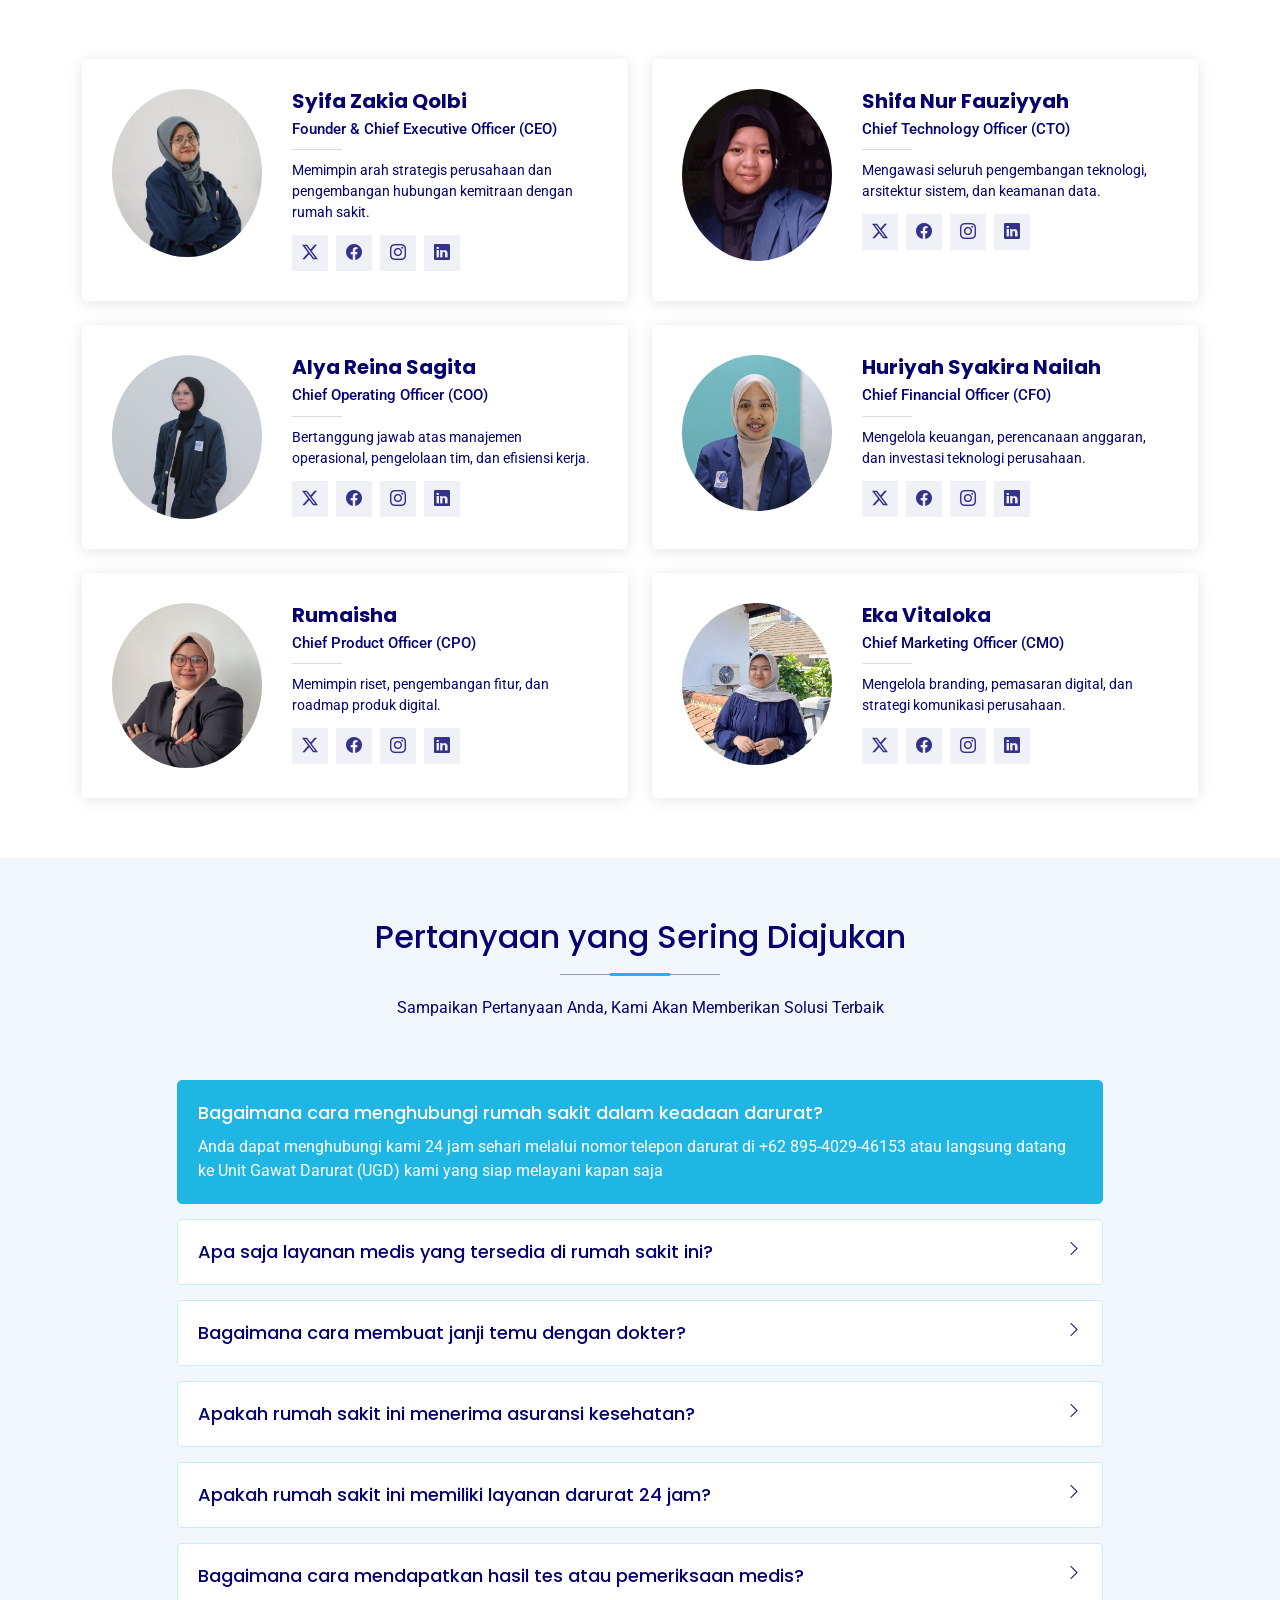
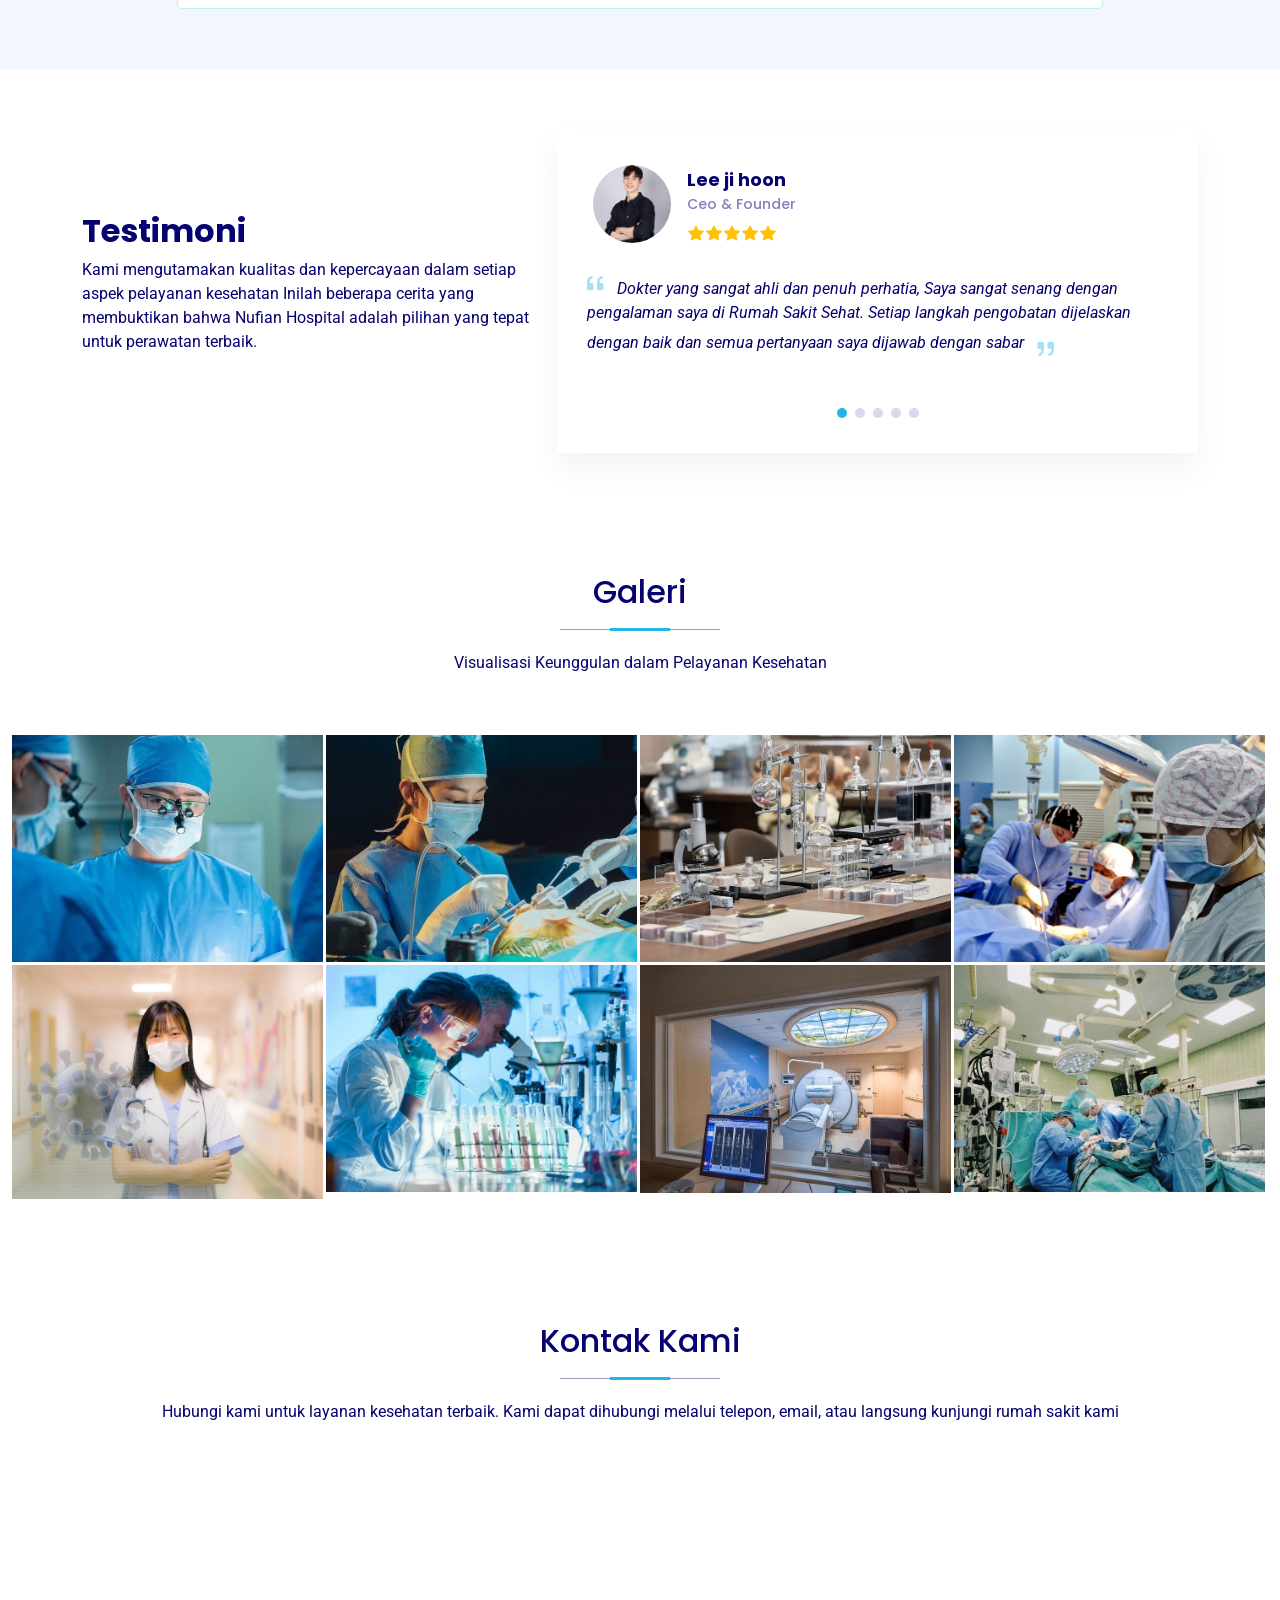
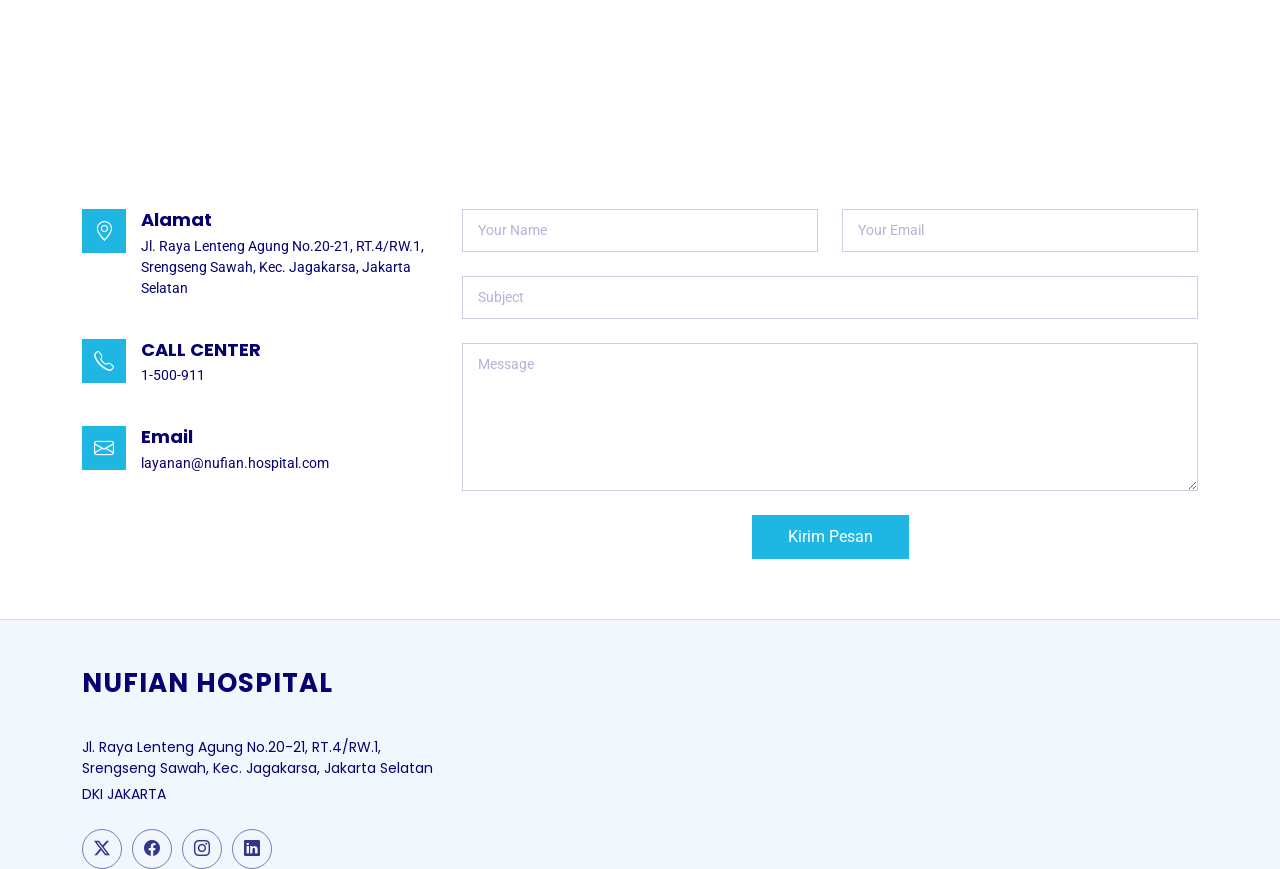
==== commit e720ada0: "change profile doctors" ====
--- a/index.html
+++ b/index.html
@@ -612,90 +612,12 @@
         <div class="row gy-4">
 
           <div class="col-lg-6" data-aos="fade-up" data-aos-delay="100">
-            <div class="team-member d-flex align-items-start">
-              <div class="pic"><img src="assets/img/doctors/doctors-1.jpg" class="img-fluid" alt=""></div>
-              <div class="member-info">
-                <h4>Syifa Zakia Qolbi</h4>
-                <span>CEO</span>
-                <p>Syifa Zakia Qolbi adalah spesialis jantung dengan pengalaman lebih dari 15 tahun dalam pengobatan penyakit jantung</p>
-                <p><strong>Biaya Konsultasi:</strong> Rp 900.000</p>
-                <p><strong>Ulasan:</strong> ⭐⭐⭐⭐⭐ (4.9 dari 5, 572 ulasan)</p>
-                <div class="social">
-                  <a href=""><i class="bi bi-twitter-x"></i></a>
-                  <a href=""><i class="bi bi-facebook"></i></a>
-                  <a href=""><i class="bi bi-instagram"></i></a>
-                  <a href=""> <i class="bi bi-linkedin"></i> </a>
-                </div>
-              </div>
-            </div>
-          </div><!-- End Team Member -->
-
-          <div class="col-lg-6" data-aos="fade-up" data-aos-delay="200">
-            <div class="team-member d-flex align-items-start">
-              <div class="pic"><img src="assets/img/doctors/doctors-2.jpeg" class="img-fluid" alt=""></div>
-              <div class="member-info">
-                <h4>dr. Huriyah Syakira Nailah</h4>
-                <span>Neurology</span>
-                <p>dr. Huriyah Syakira Nailah adalah ahli neurology yang berpengalaman dalam penanganan masalah saraf dan stroke.</p>
-                <p><strong>Biaya Konsultasi:</strong> Rp 700.000</p>
-                <p><strong>Ulasan:</strong> ⭐⭐⭐⭐⭐ (4.8 dari 5, 380 ulasan)</p>
-                <div class="social">
-                  <a href=""><i class="bi bi-twitter-x"></i></a>
-                  <a href=""><i class="bi bi-facebook"></i></a>
-                  <a href=""><i class="bi bi-instagram"></i></a>
-                  <a href=""> <i class="bi bi-linkedin"></i> </a>
-                </div>
-              </div>
-            </div>
-          </div><!-- End Team Member -->
-
-          <div class="col-lg-6" data-aos="fade-up" data-aos-delay="300">
-            <div class="team-member d-flex align-items-start">
-              <div class="pic"><img src="assets/img/doctors/doctors-3.jpeg" class="img-fluid" alt=""></div>
-              <div class="member-info">
-                <h4>dr. Alya Reina Sagita</h4>
-                <span>Cardiology</span>
-                <p>dr. Alya Reina Sagita adalah dokter anak yang ramah dan berdedikasi untuk memberikan perawatan terbaik bagi anak-anak</p>
-                <p><strong>Biaya Konsultasi:</strong> Rp 400.000</p>
-                <p><strong>Ulasan:</strong> ⭐⭐⭐⭐⭐ (4.9 dari 5, 200 ulasan)</p>
-                <div class="social">
-                  <a href=""><i class="bi bi-twitter-x"></i></a>
-                  <a href=""><i class="bi bi-facebook"></i></a>
-                  <a href=""><i class="bi bi-instagram"></i></a>
-                  <a href=""> <i class="bi bi-linkedin"></i> </a>
-                </div>
-              </div>
-            </div>
-          </div>
-
-          <div class="col-lg-6" data-aos="fade-up" data-aos-delay="400">
-            <div class="team-member d-flex align-items-start">
-              <div class="pic"><img src="assets/img/doctors/doctors-4.jpg" class="img-fluid" alt=""></div>
-              <div class="member-info">
-                <h4>dr. Rumaisha</h4>
-                <span>Hepatology</span>
-                <p>dr. Rumaisha memiliki keahlian dalam pengobatan penyakit hati dan sering menjadi pembicara di seminar internasional</p>
-                <p><strong>Biaya Konsultasi:</strong> Rp 500.000</p>
-                <p><strong>Ulasan:</strong> ⭐⭐⭐⭐⭐ (4.8 dari 5, 120 ulasan)</p>
-                <div class="social">
-                  <a href=""><i class="bi bi-twitter-x"></i></a>
-                  <a href=""><i class="bi bi-facebook"></i></a>
-                  <a href=""><i class="bi bi-instagram"></i></a>
-                  <a href=""> <i class="bi bi-linkedin"></i> </a>
-                </div>
-              </div>
-            </div>
-          </div><!-- End Team Member -->
-
-          <div class="col-lg-6" data-aos="fade-up" data-aos-delay="500">
   <div class="team-member d-flex align-items-start">
-    <div class="pic"><img src="assets/img/doctors/doctors-5.jpg" class="img-fluid" alt=""></div>
+    <div class="pic"><img src="assets/img/doctors/doctors-1.jpg" class="img-fluid" alt=""></div>
     <div class="member-info">
-      <h4>dr. Shifa Nur Fauziyah</h4>
-      <span>Orthopedics</span>
-      <p>dr. Shifa Nur Fauziyah adalah spesialis ortopedi yang berpengalaman dalam menangani cedera tulang dan sendi, serta prosedur bedah ortopedi modern.</p>
-      <p><strong>Biaya Konsultasi:</strong> Rp 600.000</p>
-      <p><strong>Ulasan:</strong> ⭐⭐⭐⭐⭐ (4.7 dari 5, 150 ulasan)</p>
+      <h4>Syifa Zakia Qolbi</h4>
+      <span>Founder & Chief Executive Officer (CEO)</span>
+      <p>Memimpin arah strategis perusahaan dan pengembangan hubungan kemitraan dengan rumah sakit.</p>
       <div class="social">
         <a href=""><i class="bi bi-twitter-x"></i></a>
         <a href=""><i class="bi bi-facebook"></i></a>
@@ -706,15 +628,13 @@
   </div>
 </div><!-- End Team Member -->
 
-<div class="col-lg-6" data-aos="fade-up" data-aos-delay="600">
+<div class="col-lg-6" data-aos="fade-up" data-aos-delay="200">
   <div class="team-member d-flex align-items-start">
-    <div class="pic"><img src="assets/img/doctors/doctors-6.jpg" class="img-fluid" alt=""></div>
+    <div class="pic"><img src="assets/img/doctors/doctors-5.jpg" class="img-fluid" alt=""></div>
     <div class="member-info">
-      <h4>Prof. Eka Vitaloka</h4>
-      <span>Dermatology</span>
-      <p>Prof. Eka Vitaloka adalah ahli dermatologi dengan fokus pada perawatan kulit, alergi, dan terapi estetika medis.</p>
-      <p><strong>Biaya Konsultasi:</strong> Rp 550.000</p>
-      <p><strong>Ulasan:</strong> ⭐⭐⭐⭐⭐ (4.9 dari 5, 310 ulasan)</p>
+      <h4>Shifa Nur Fauziyyah</h4>
+      <span>Chief Technology Officer (CTO)</span>
+      <p>Mengawasi seluruh pengembangan teknologi, arsitektur sistem, dan keamanan data.</p>
       <div class="social">
         <a href=""><i class="bi bi-twitter-x"></i></a>
         <a href=""><i class="bi bi-facebook"></i></a>
@@ -725,6 +645,73 @@
   </div>
 </div><!-- End Team Member -->
 
+<div class="col-lg-6" data-aos="fade-up" data-aos-delay="300">
+  <div class="team-member d-flex align-items-start">
+    <div class="pic"><img src="assets/img/doctors/doctors-3.jpeg" class="img-fluid" alt=""></div>
+    <div class="member-info">
+      <h4>Alya Reina Sagita</h4>
+      <span>Chief Operating Officer (COO)</span>
+      <p>Bertanggung jawab atas manajemen operasional, pengelolaan tim, dan efisiensi kerja.</p>
+      <div class="social">
+        <a href=""><i class="bi bi-twitter-x"></i></a>
+        <a href=""><i class="bi bi-facebook"></i></a>
+        <a href=""><i class="bi bi-instagram"></i></a>
+        <a href=""><i class="bi bi-linkedin"></i></a>
+      </div>
+    </div>
+  </div>
+</div><!-- End Team Member -->
+
+<div class="col-lg-6" data-aos="fade-up" data-aos-delay="400">
+  <div class="team-member d-flex align-items-start">
+    <div class="pic"><img src="assets/img/doctors/doctors-2.jpeg" class="img-fluid" alt=""></div>
+    <div class="member-info">
+      <h4>Huriyah Syakira Nailah</h4>
+      <span>Chief Financial Officer (CFO)</span>
+      <p>Mengelola keuangan, perencanaan anggaran, dan investasi teknologi perusahaan.</p>
+      <div class="social">
+        <a href=""><i class="bi bi-twitter-x"></i></a>
+        <a href=""><i class="bi bi-facebook"></i></a>
+        <a href=""><i class="bi bi-instagram"></i></a>
+        <a href=""><i class="bi bi-linkedin"></i></a>
+      </div>
+    </div>
+  </div>
+</div><!-- End Team Member -->
+
+<div class="col-lg-6" data-aos="fade-up" data-aos-delay="500">
+  <div class="team-member d-flex align-items-start">
+    <div class="pic"><img src="assets/img/doctors/doctors-4.jpg" class="img-fluid" alt=""></div>
+    <div class="member-info">
+      <h4>Rumaisha</h4>
+      <span>Chief Product Officer (CPO)</span>
+      <p>Memimpin riset, pengembangan fitur, dan roadmap produk digital.</p>
+      <div class="social">
+        <a href=""><i class="bi bi-twitter-x"></i></a>
+        <a href=""><i class="bi bi-facebook"></i></a>
+        <a href=""><i class="bi bi-instagram"></i></a>
+        <a href=""><i class="bi bi-linkedin"></i></a>
+      </div>
+    </div>
+  </div>
+</div><!-- End Team Member -->
+
+<div class="col-lg-6" data-aos="fade-up" data-aos-delay="600">
+  <div class="team-member d-flex align-items-start">
+    <div class="pic"><img src="assets/img/doctors/doctors-6.jpg" class="img-fluid" alt=""></div>
+    <div class="member-info">
+      <h4>Eka Vitaloka</h4>
+      <span>Chief Marketing Officer (CMO)</span>
+      <p>Mengelola branding, pemasaran digital, dan strategi komunikasi perusahaan.</p>
+      <div class="social">
+        <a href=""><i class="bi bi-twitter-x"></i></a>
+        <a href=""><i class="bi bi-facebook"></i></a>
+        <a href=""><i class="bi bi-instagram"></i></a>
+        <a href=""><i class="bi bi-linkedin"></i></a>
+      </div>
+    </div>
+  </div>
+</div><!-- End Team Member -->
       </div>
 
       </div>
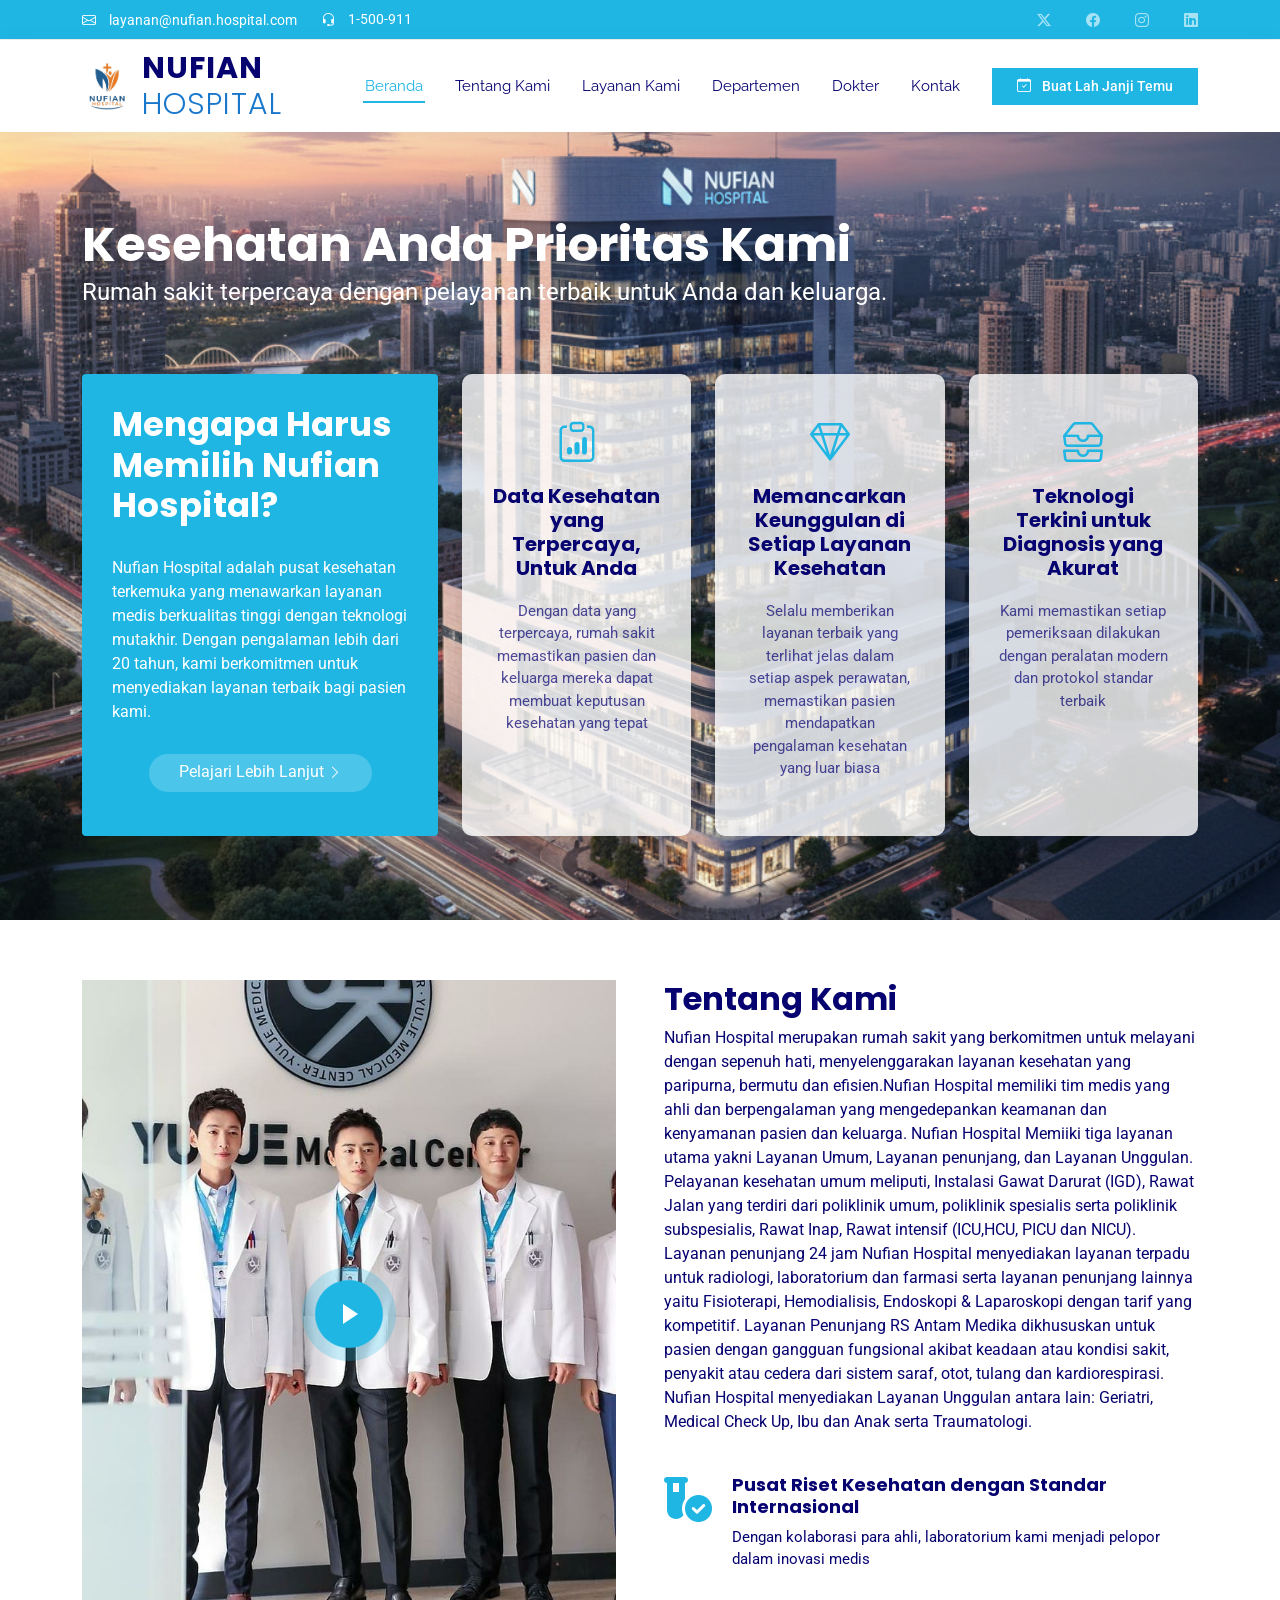
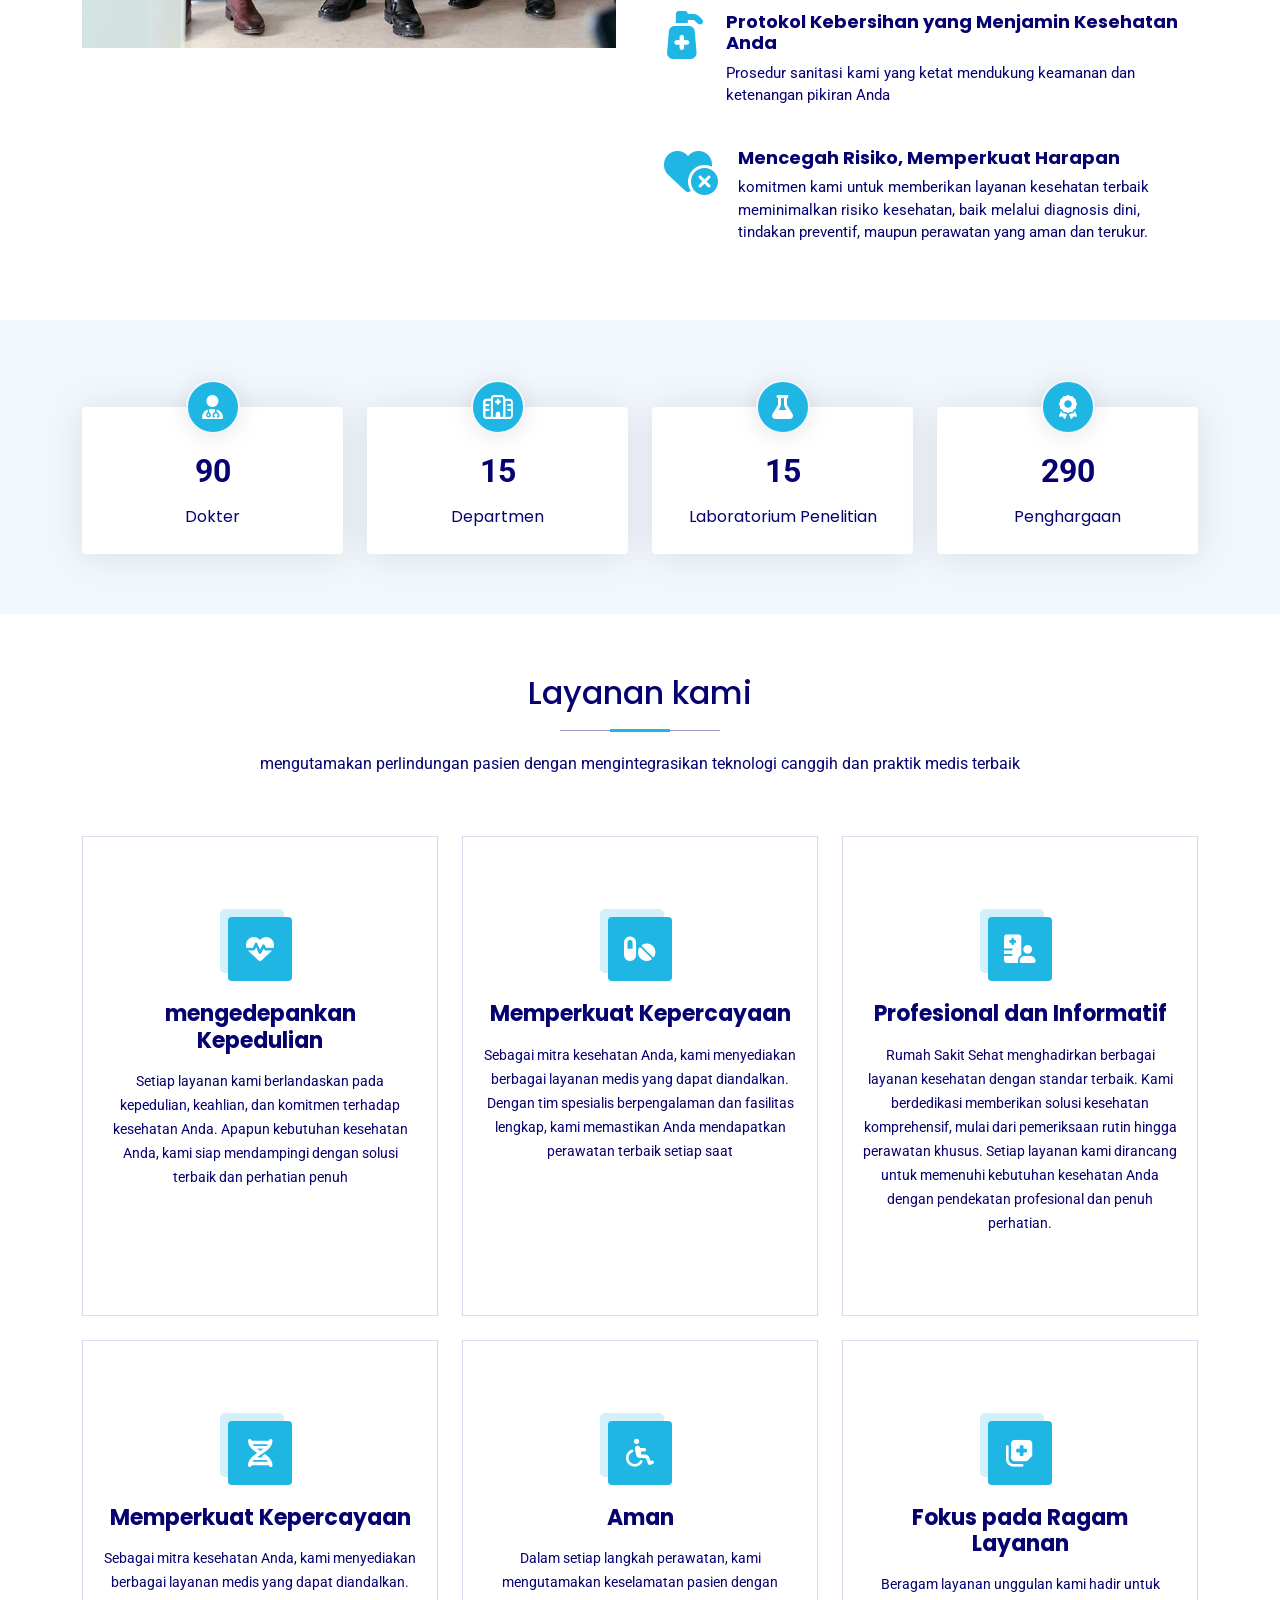
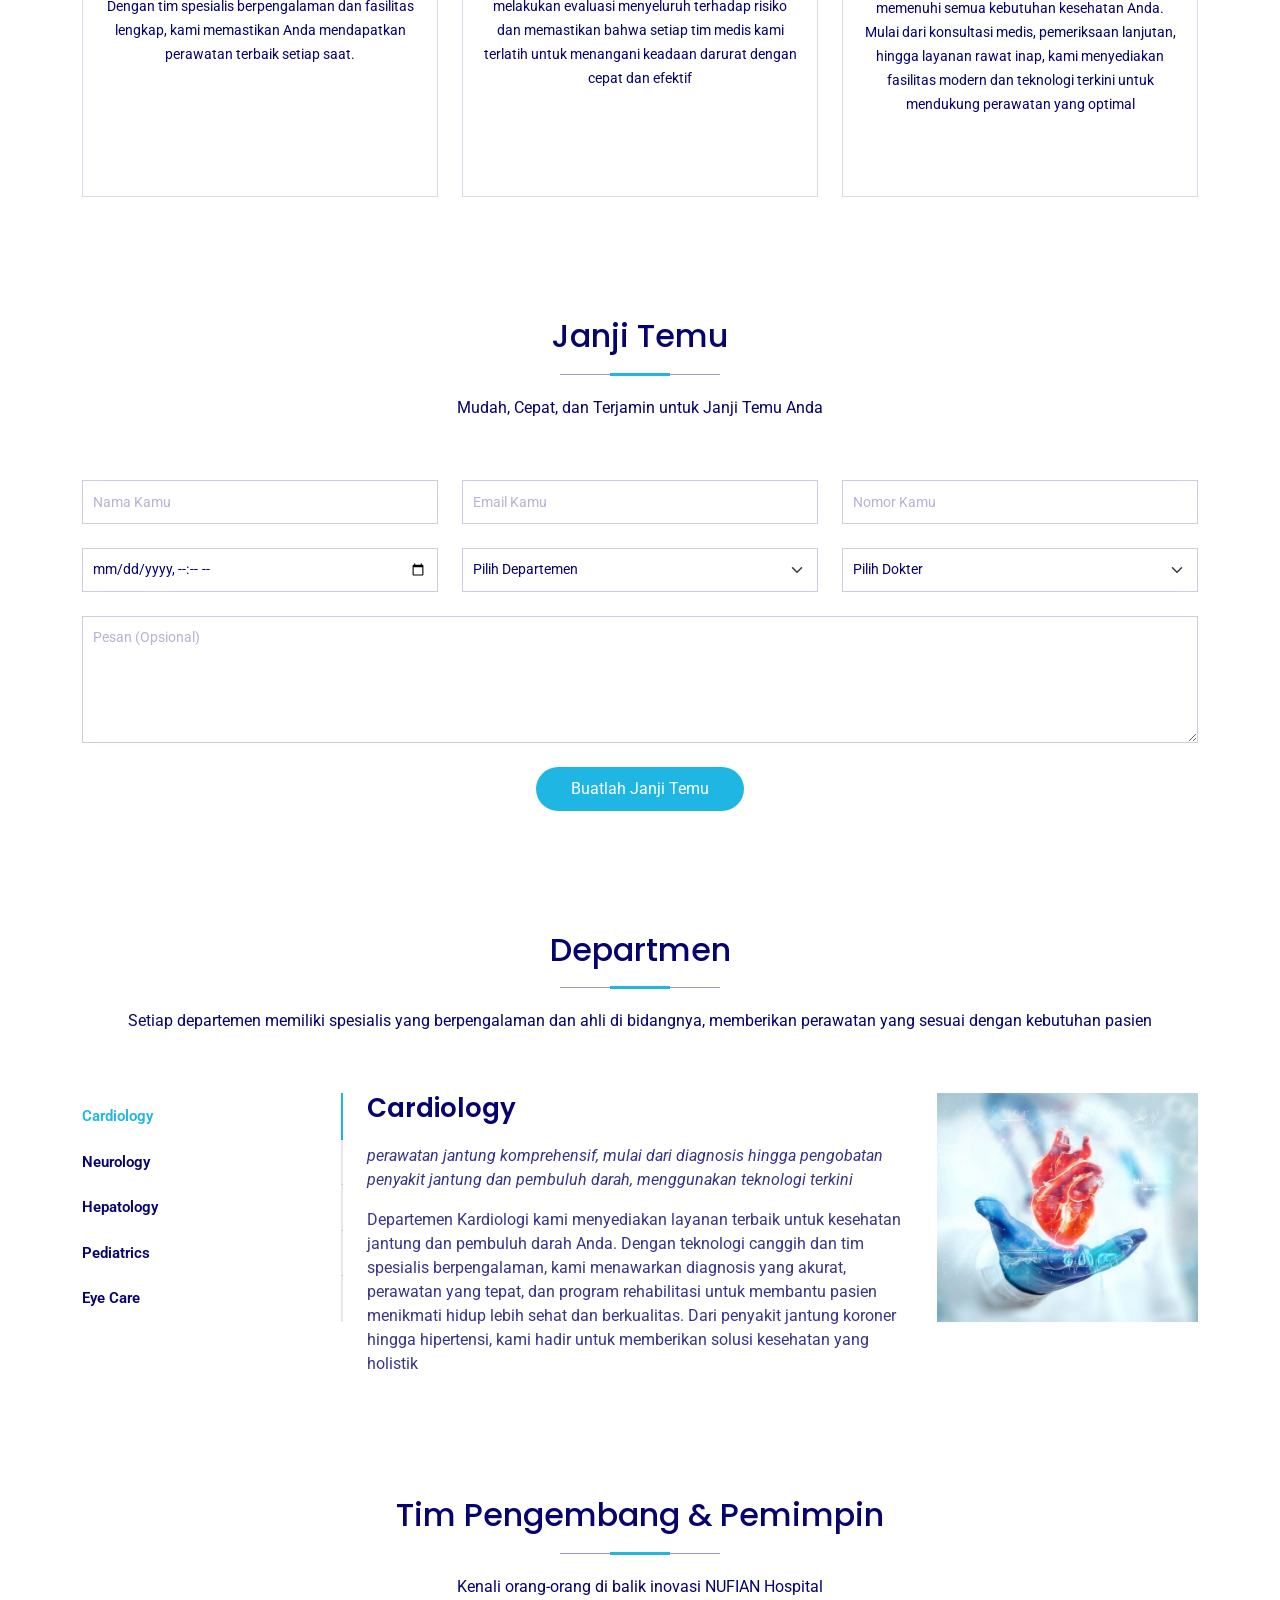
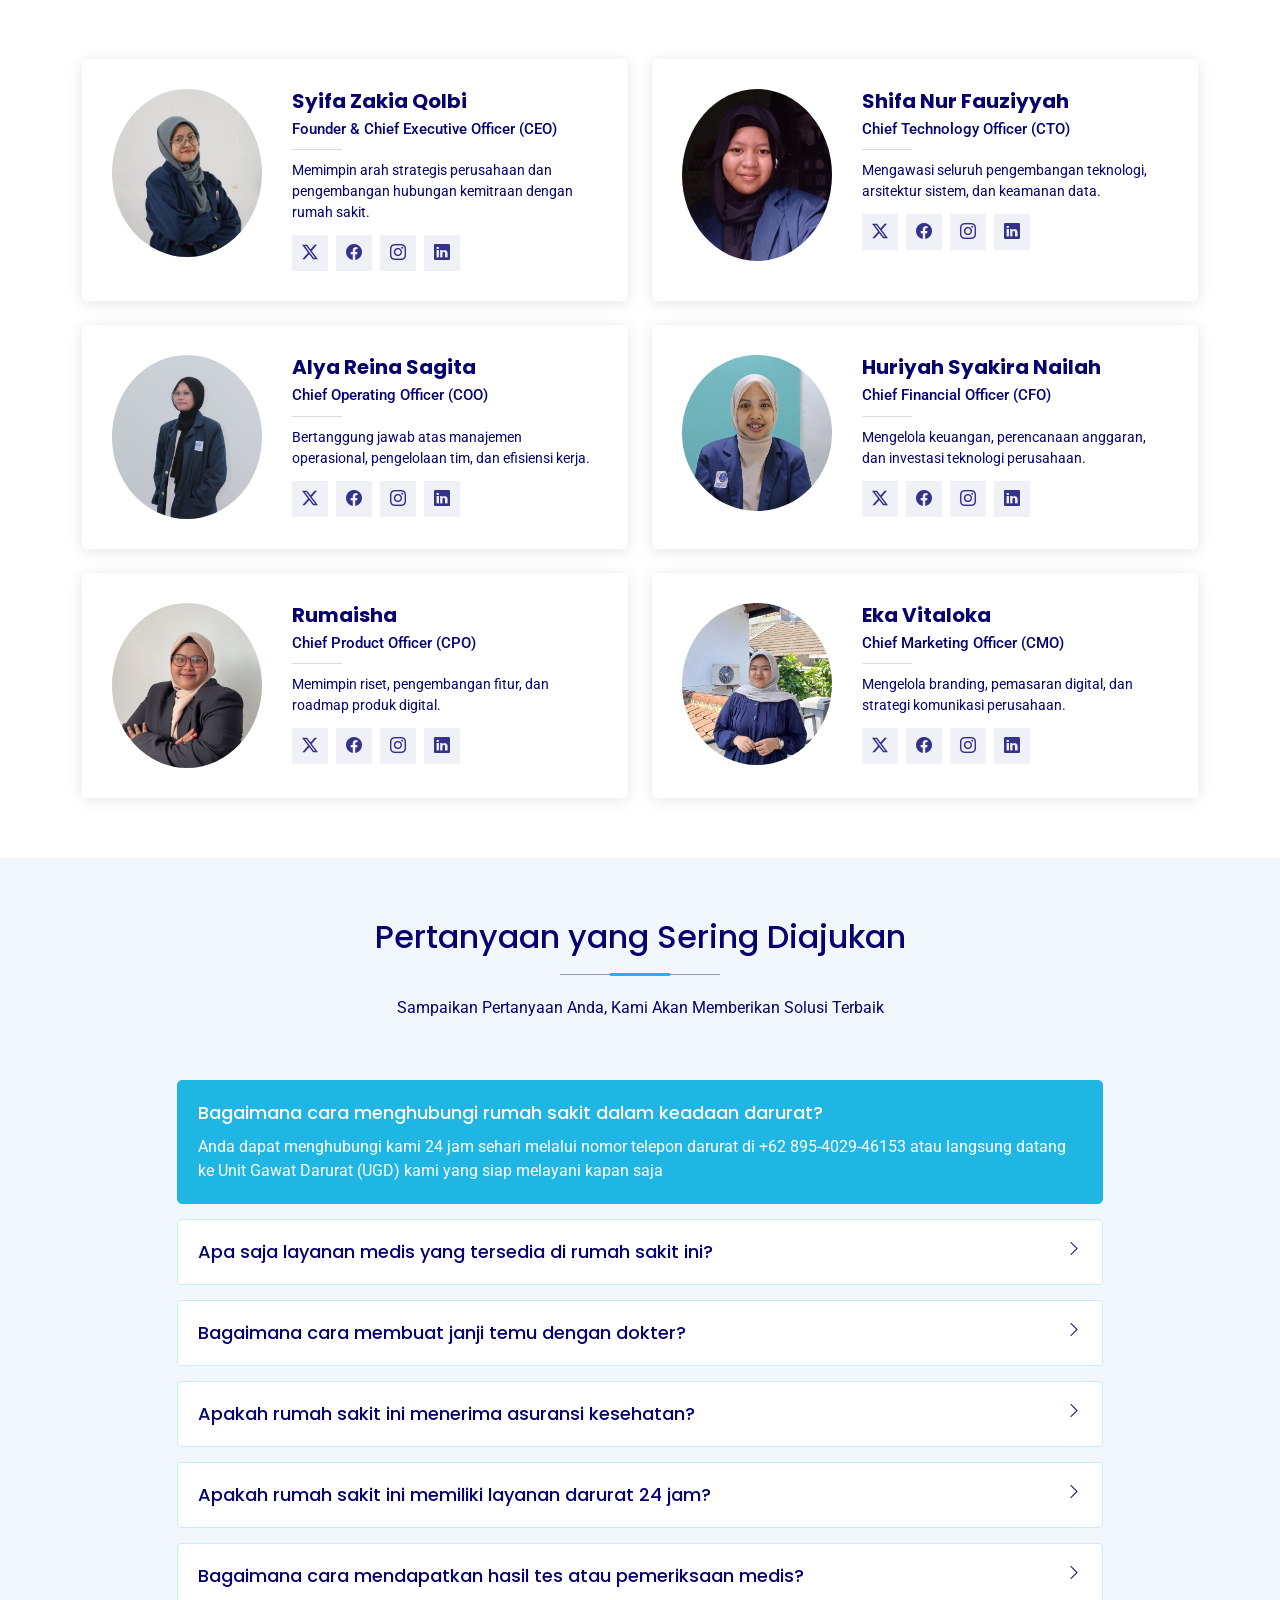
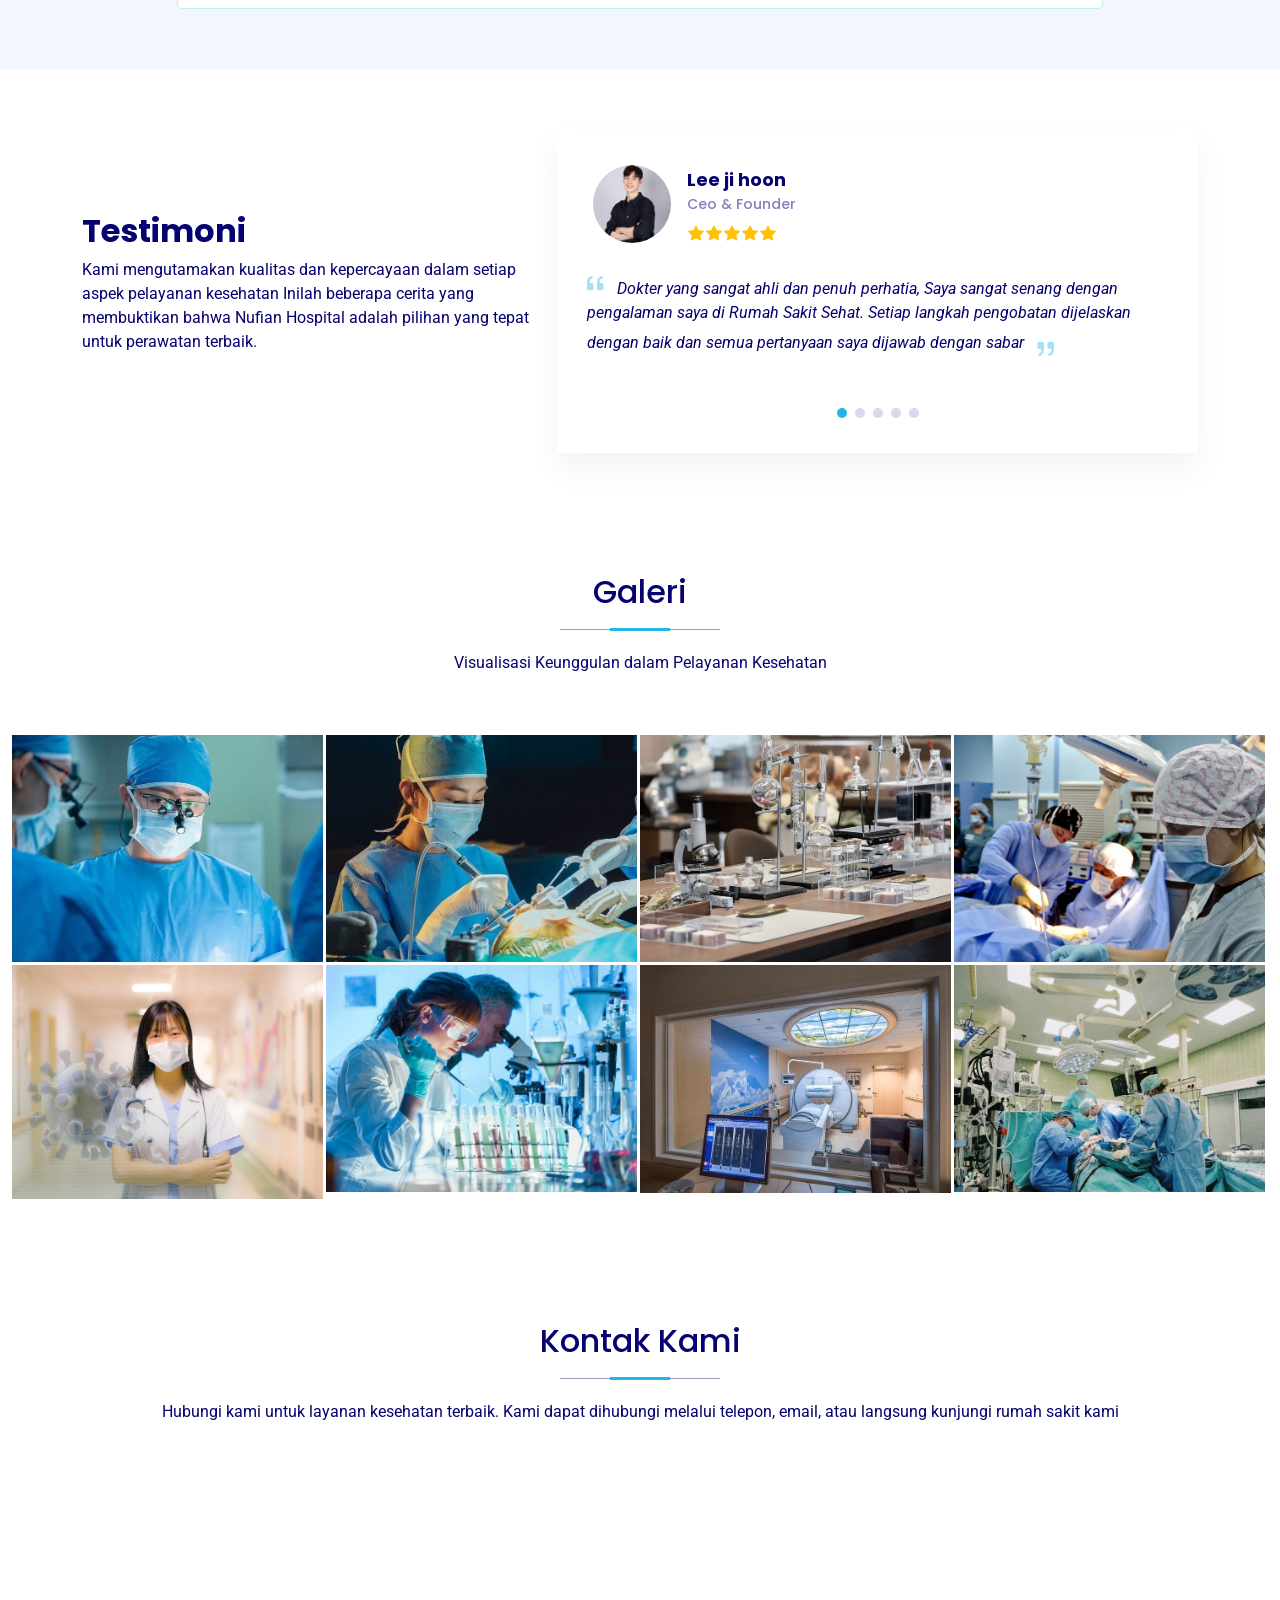
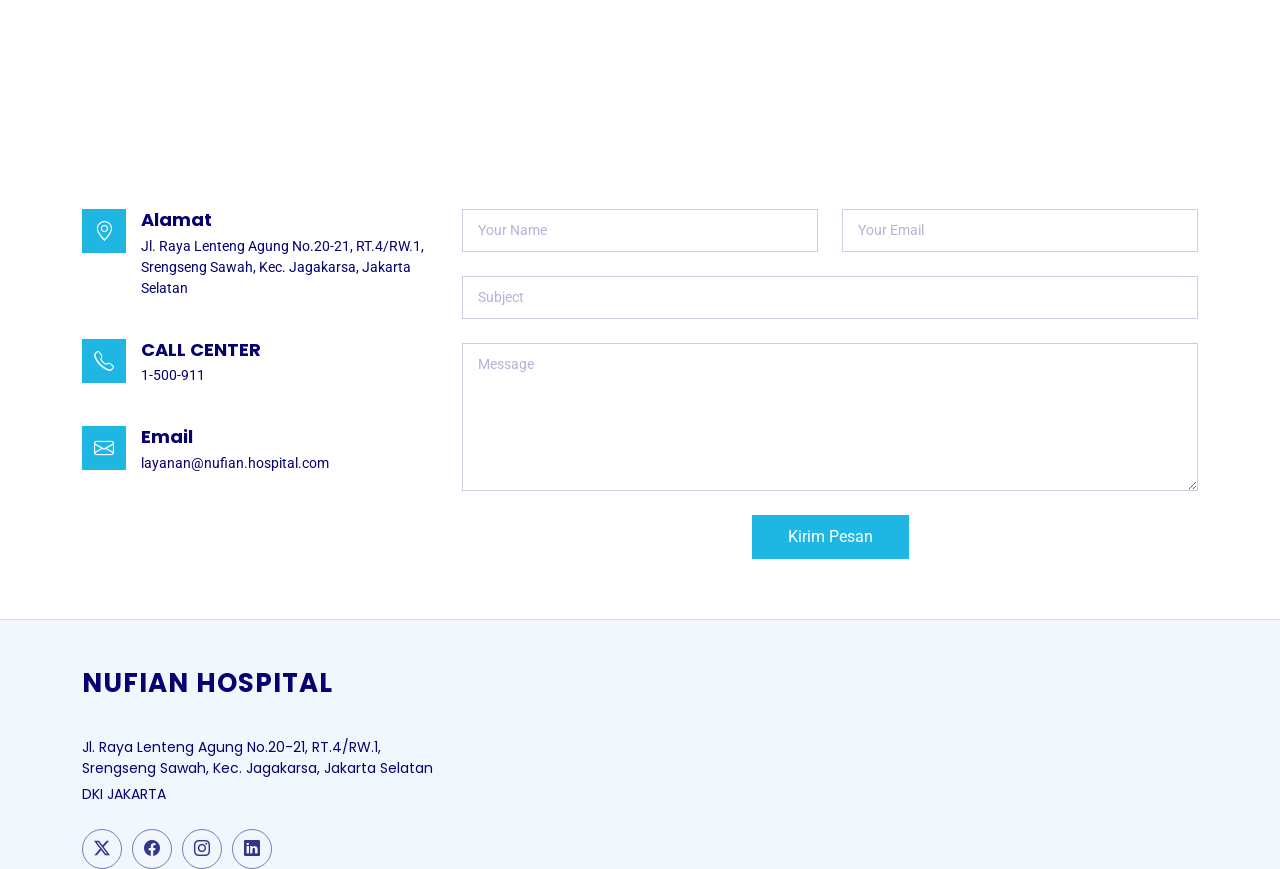
==== commit 807a74a0: "ganti doctors jadi pengembang" ====
--- a/index.html
+++ b/index.html
@@ -603,8 +603,8 @@
 
       <!-- Section Title -->
       <div class="container section-title" data-aos="fade-up">
-        <h2>Dokter</h2>
-        <p>Layanan Personal dari Dokter Tepercaya</p>
+        <h2>Tim Pengembang & Pemimpin</h2>
+          <p>Kenali orang-orang di balik inovasi NUFIAN Hospital</p>
       </div><!-- End Section Title -->
 
       <div class="container">
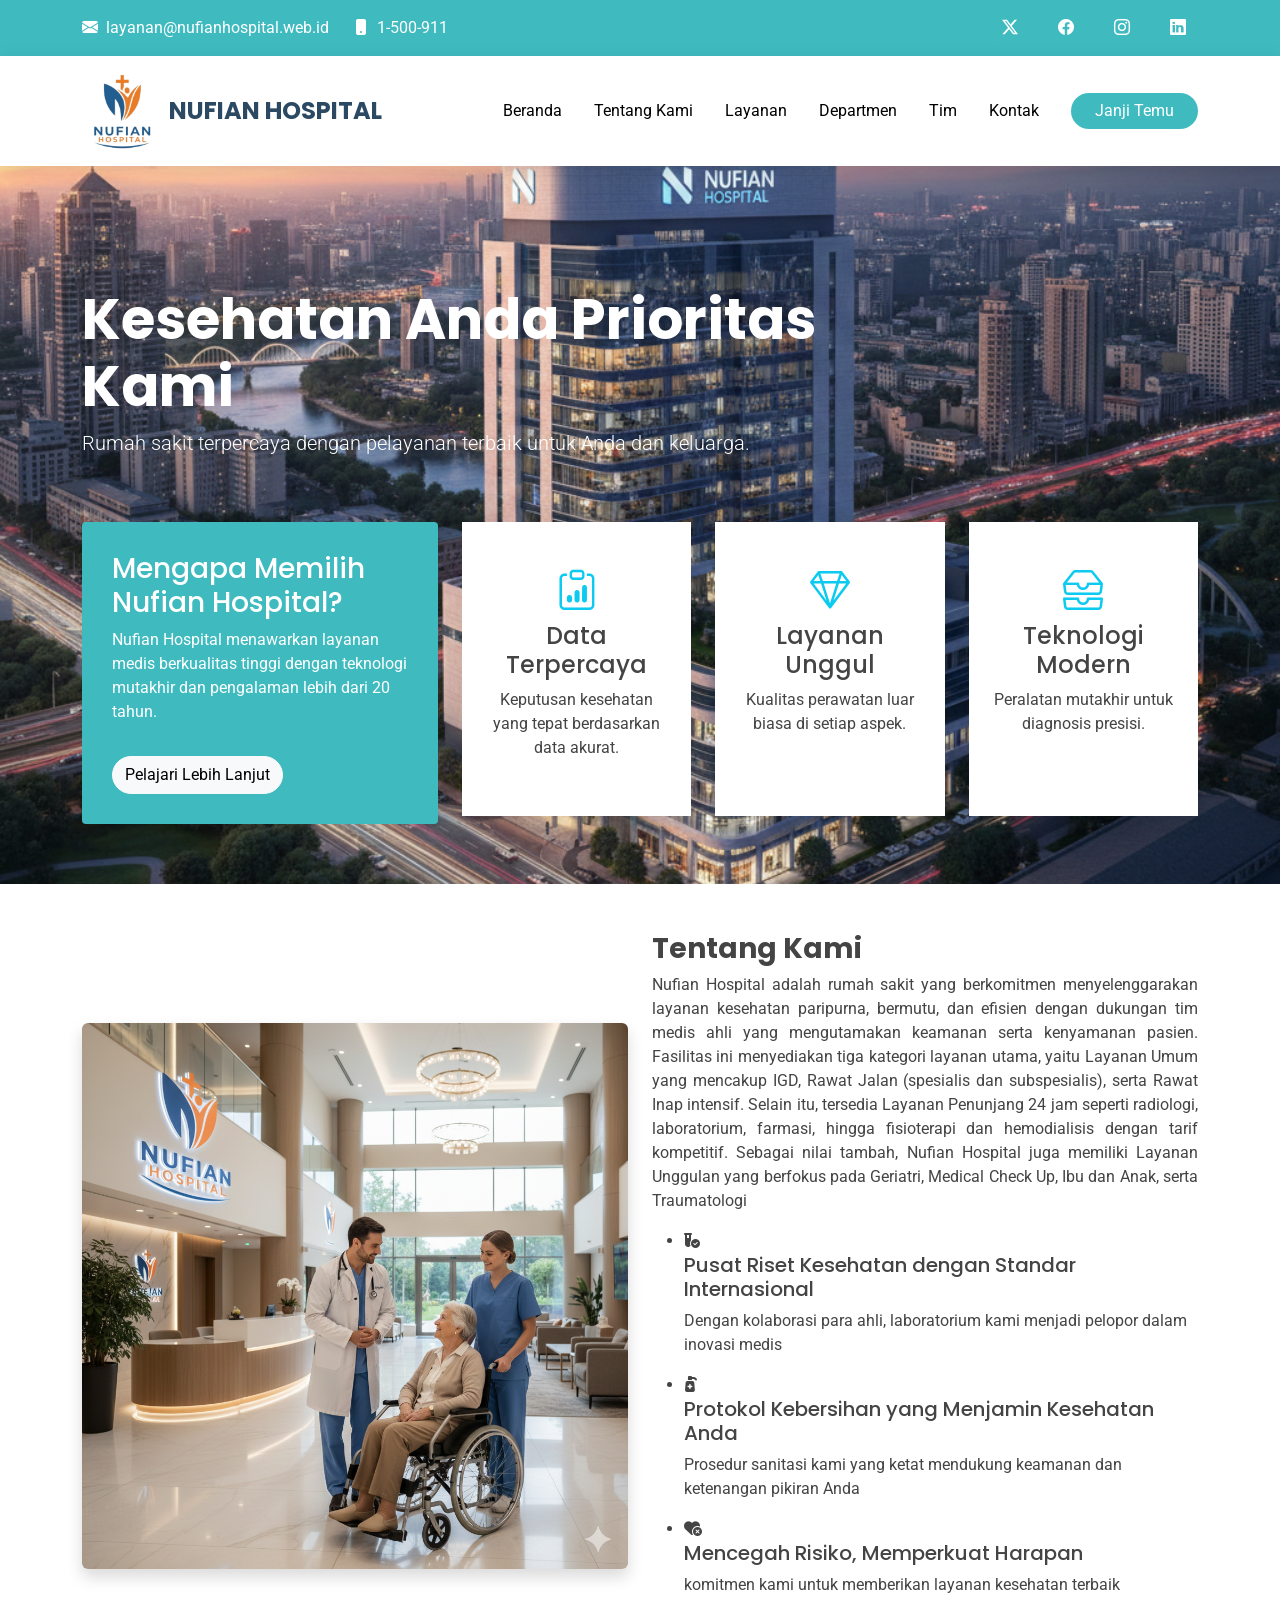
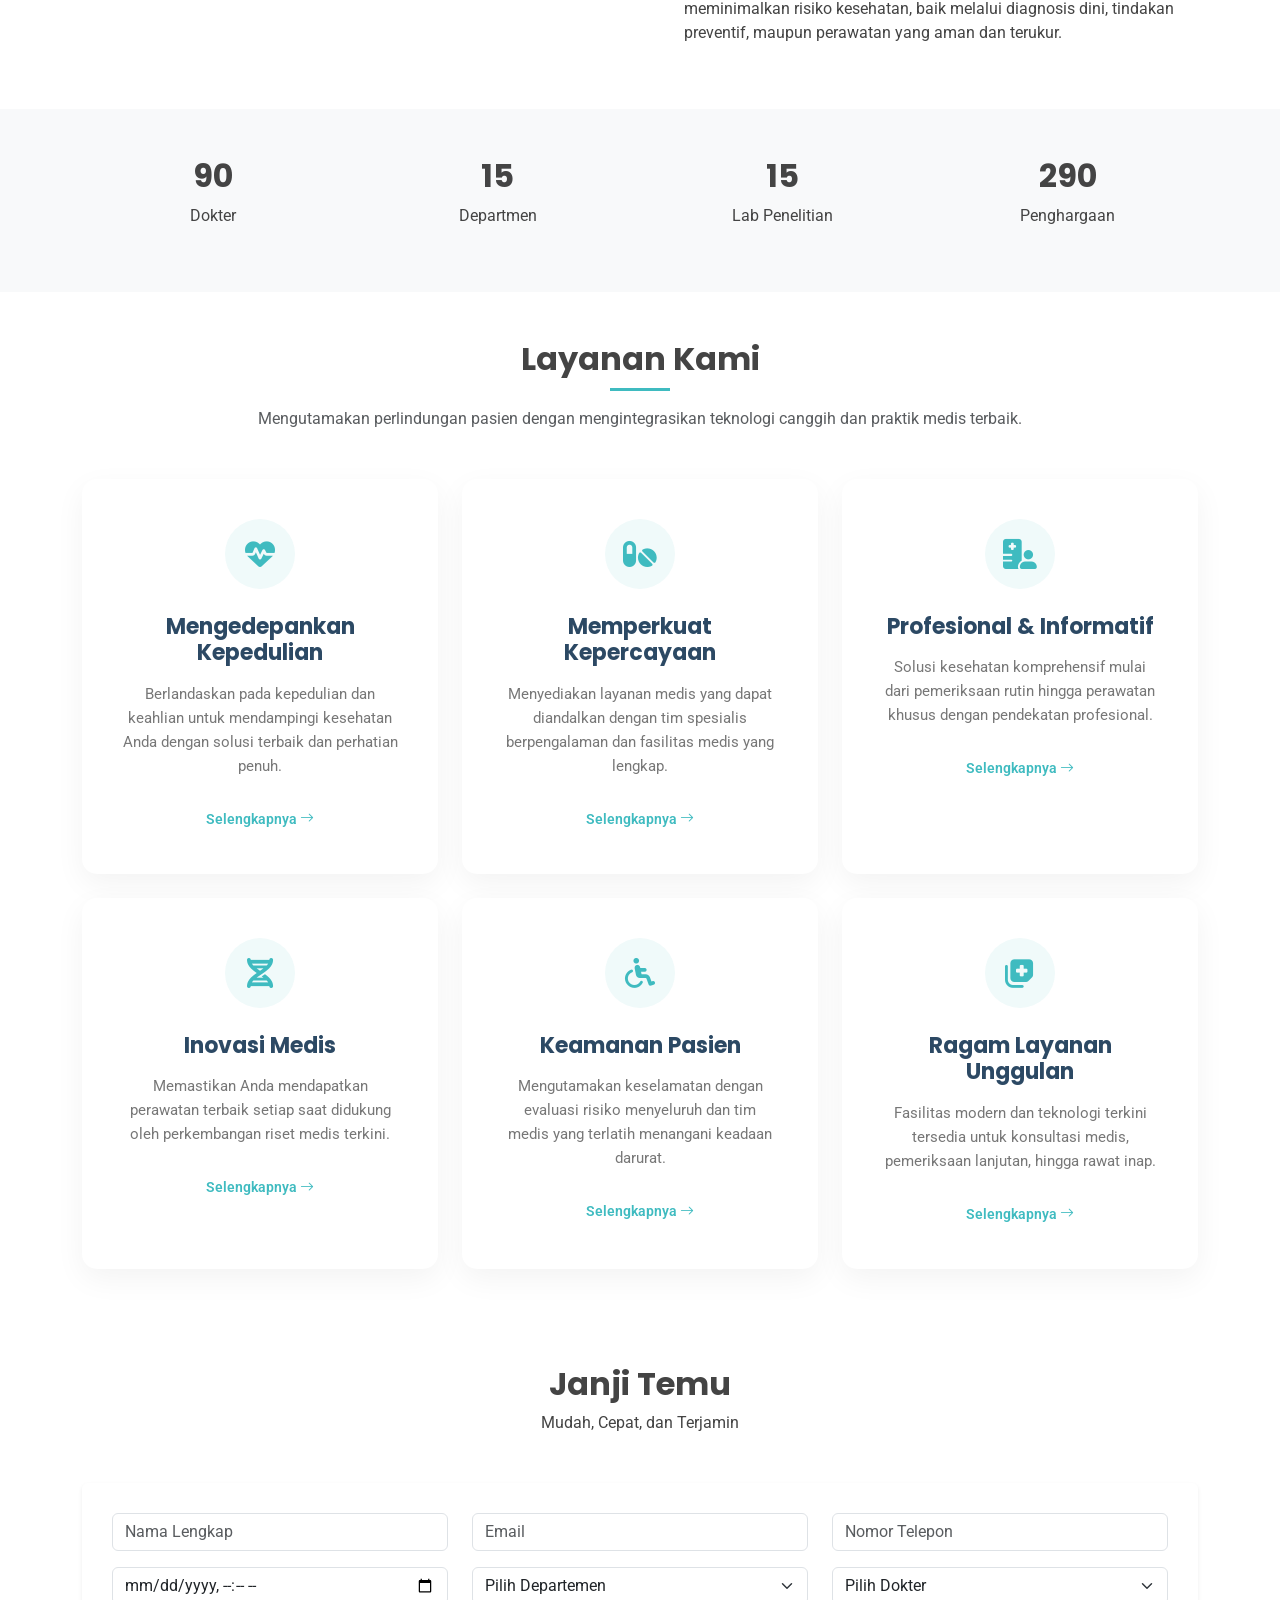
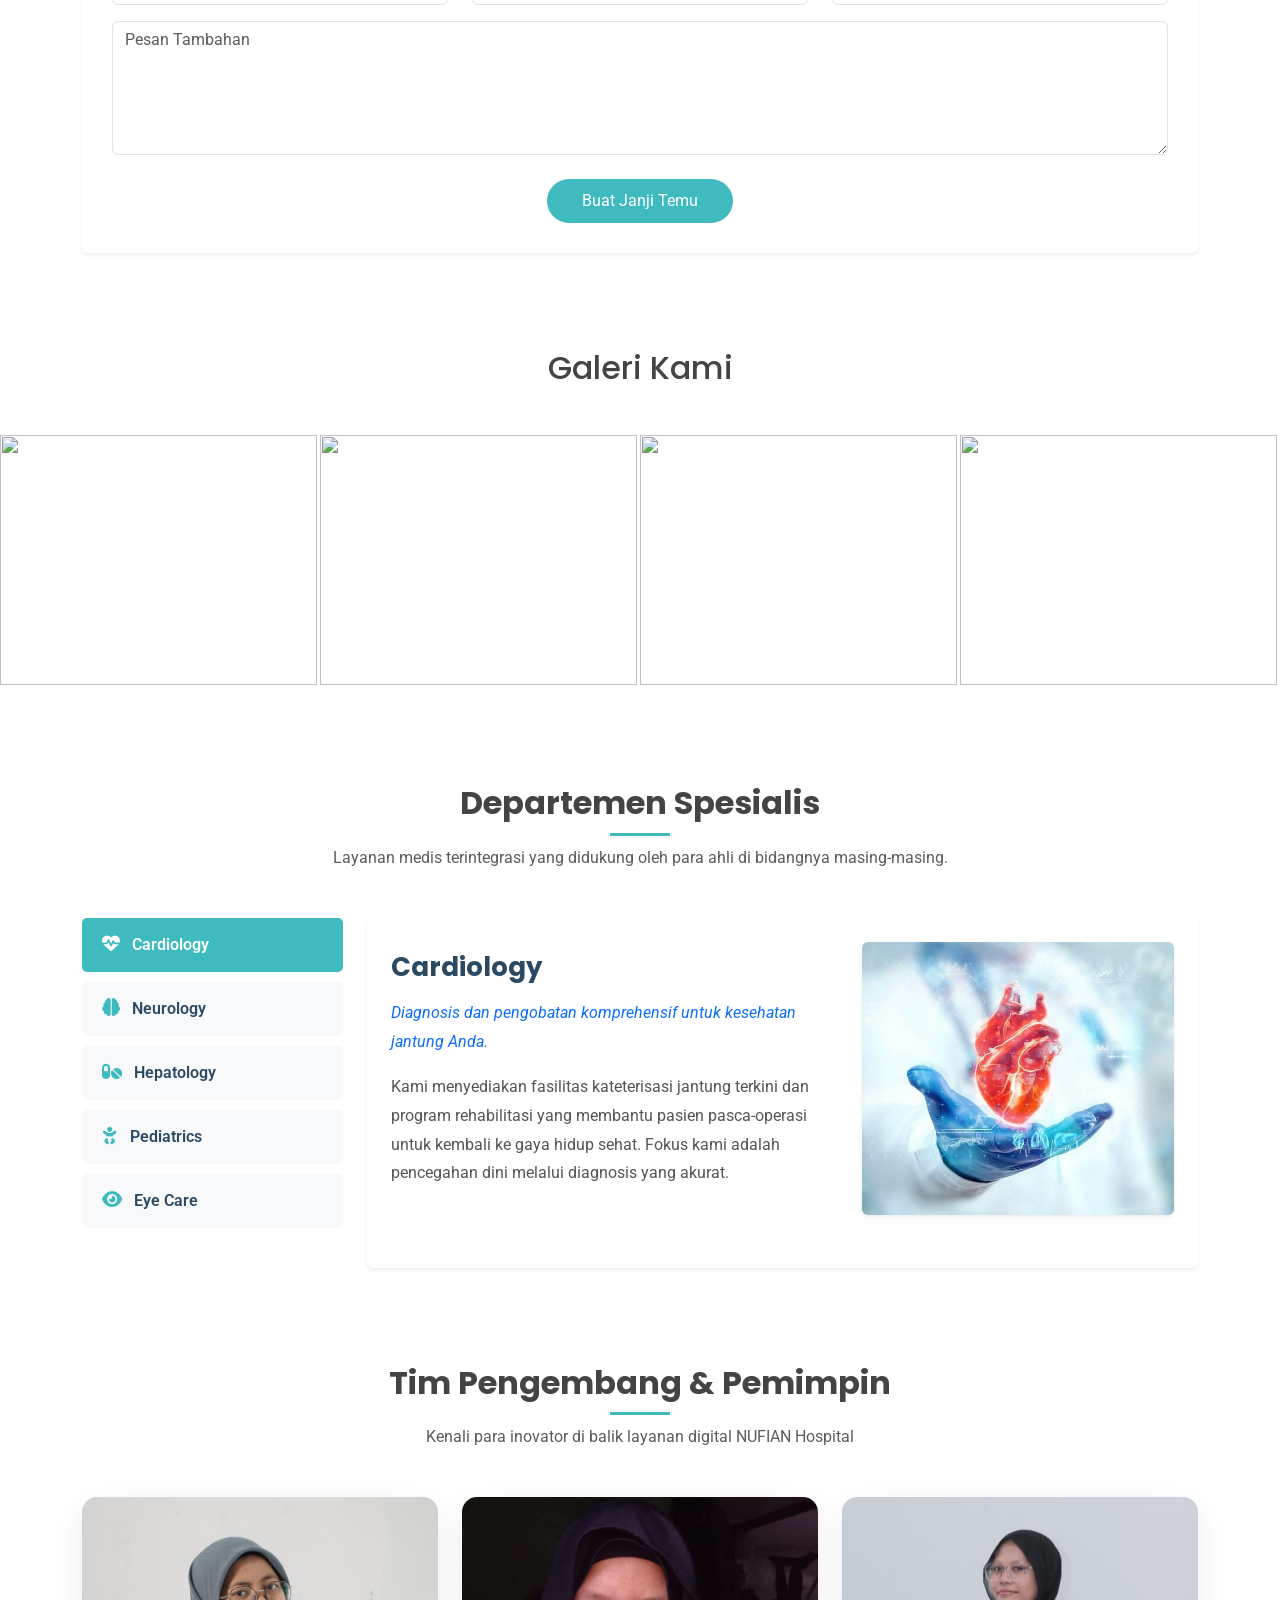
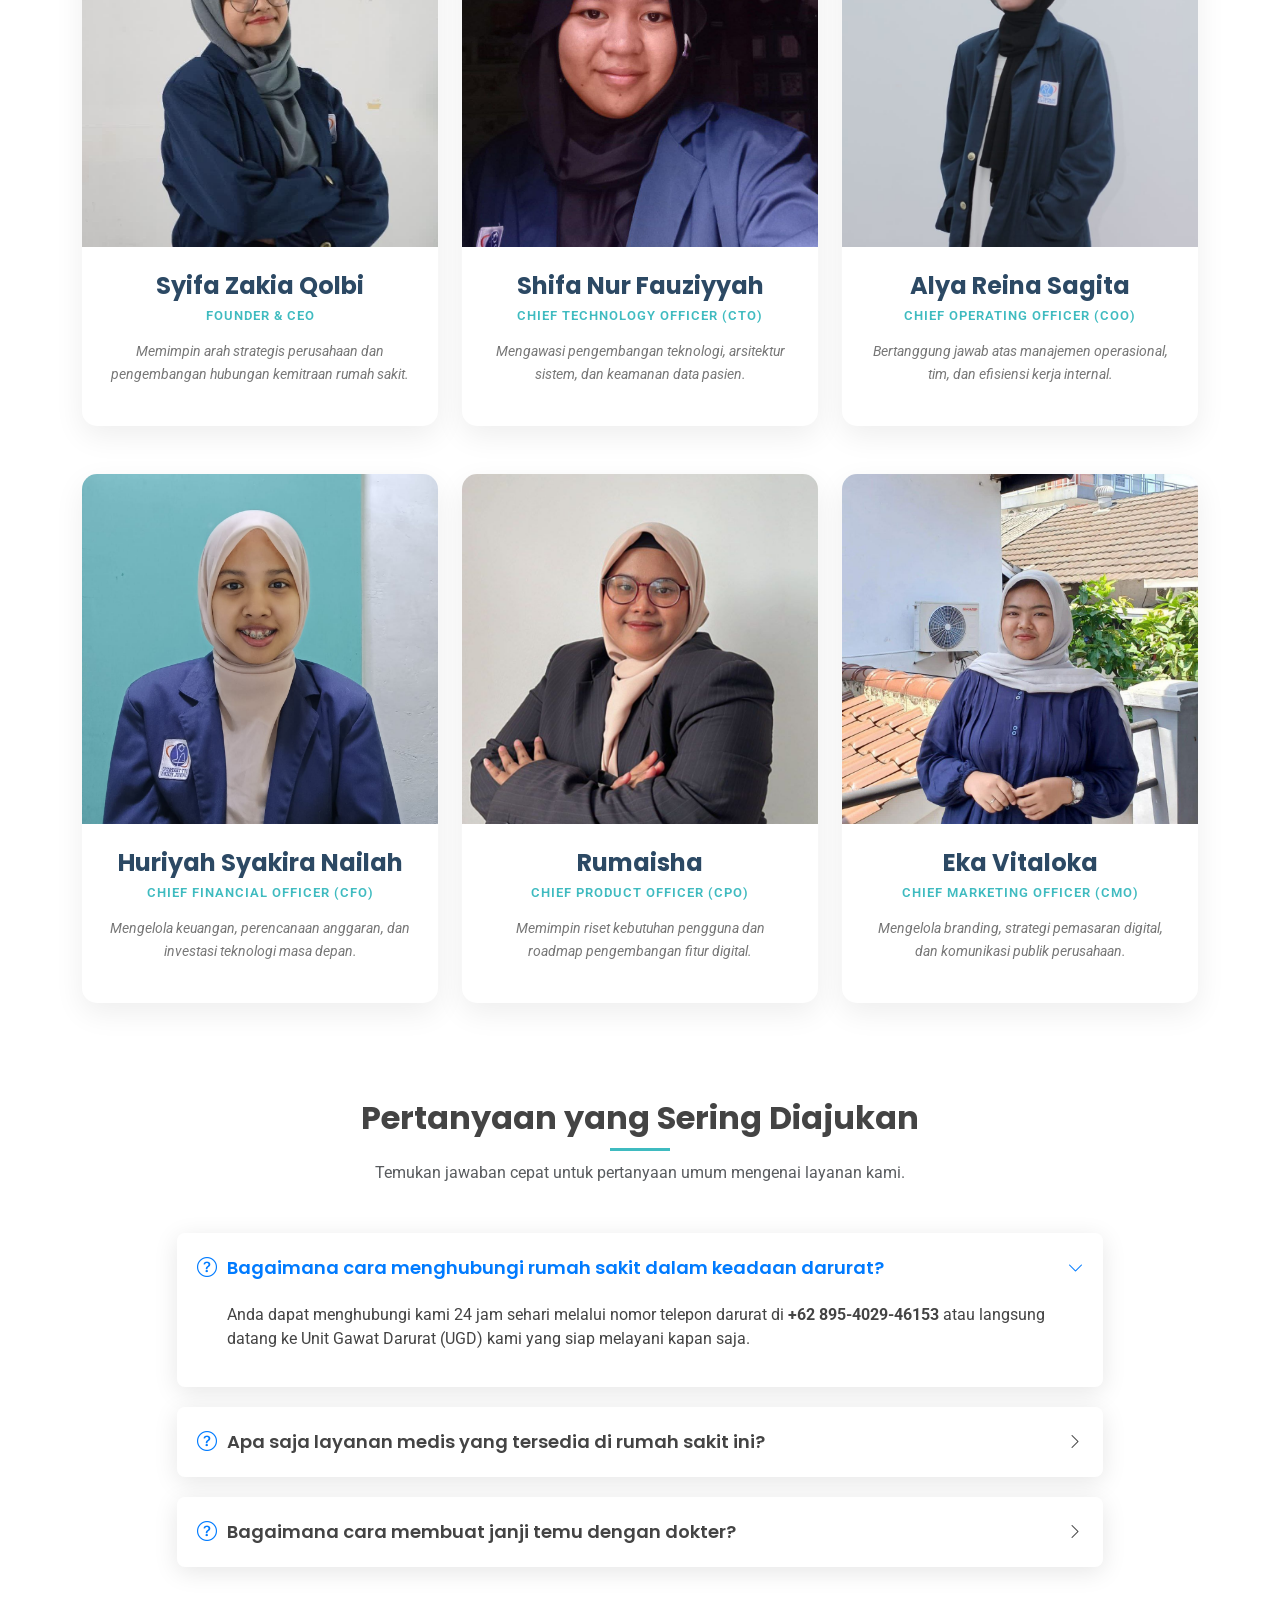
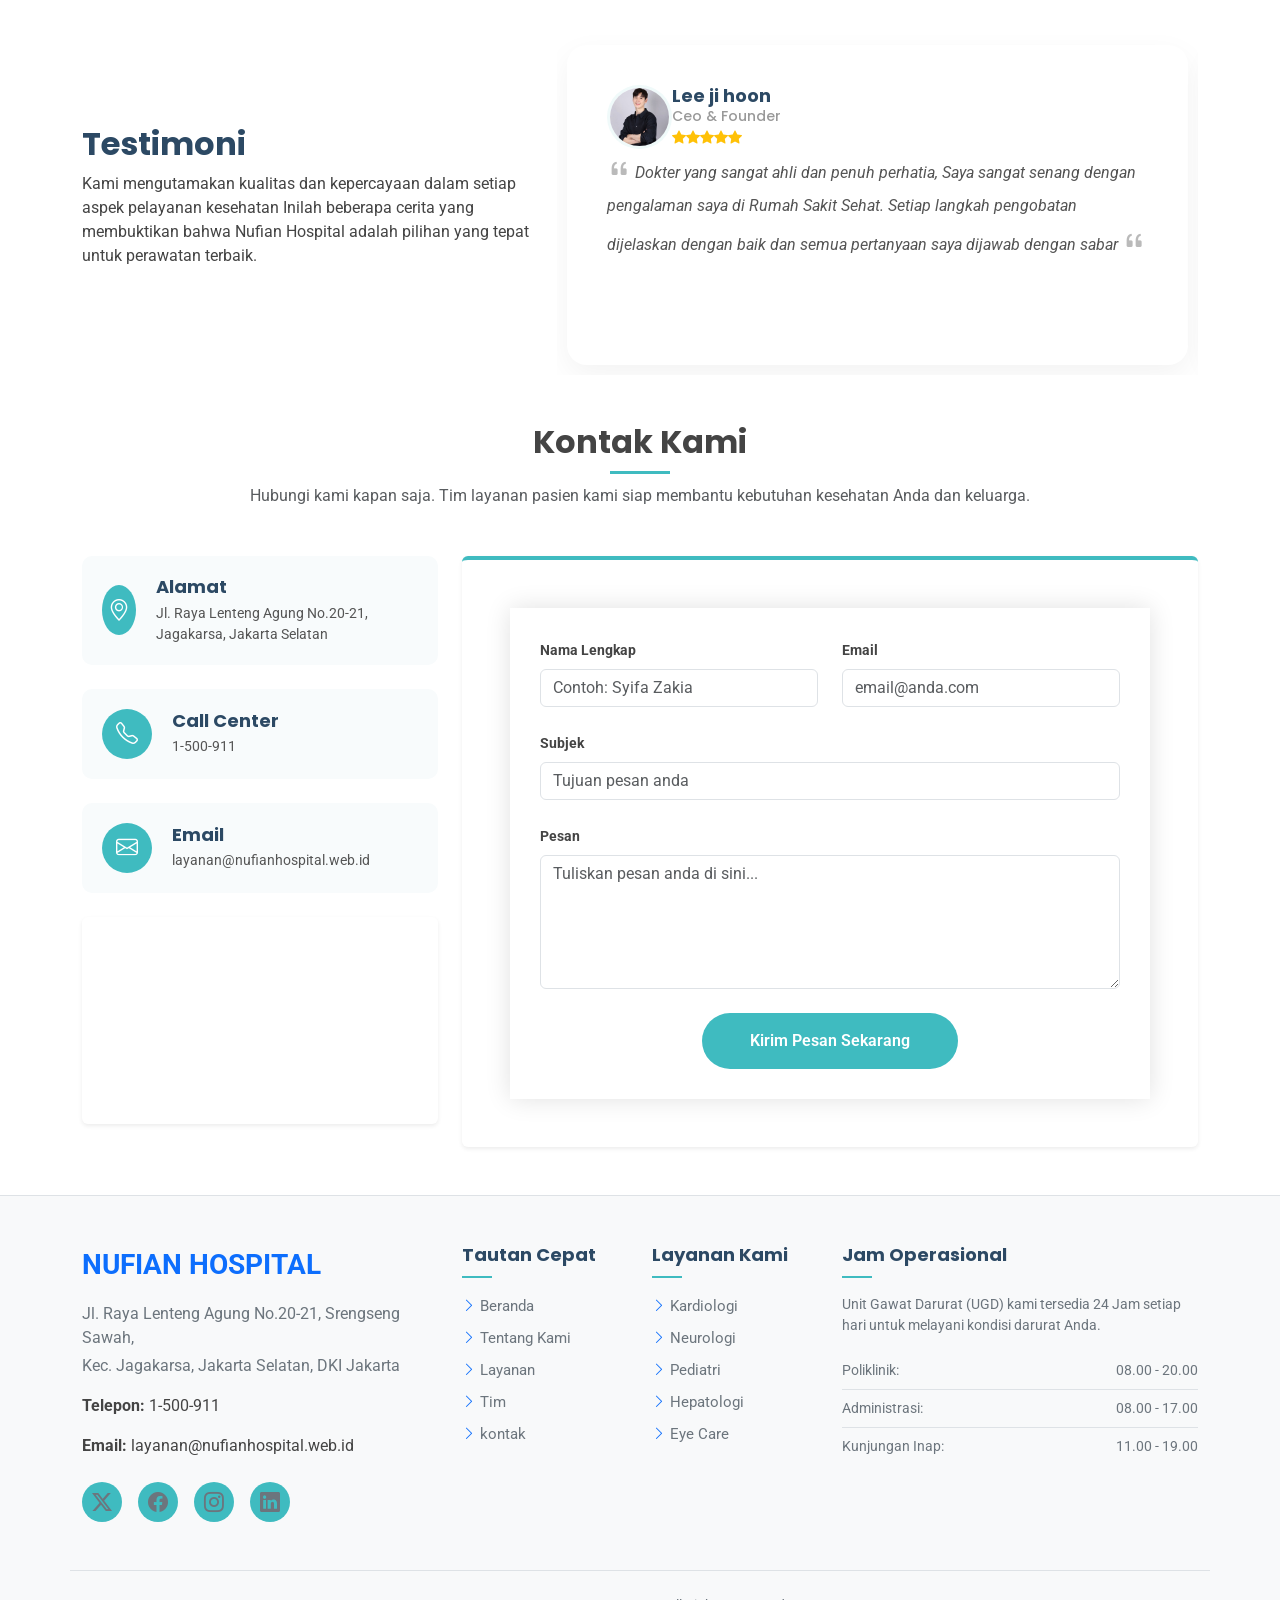
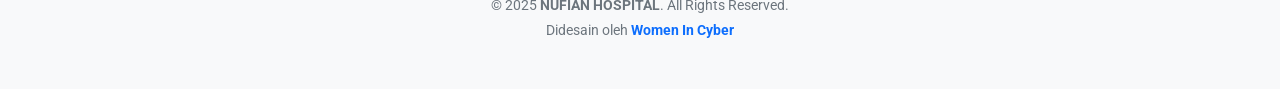
==== commit d02ddf01: "test 2" ====
--- a/index.html
+++ b/index.html
@@ -5,250 +5,662 @@
   <meta charset="utf-8">
   <meta content="width=device-width, initial-scale=1.0" name="viewport">
   <title>Nufian Hospital</title>
-  <meta name="description" content="">
-  <meta name="keywords" content="">
-
-  <!-- Favicons -->
   <link href="assets/img/logonufian.png" rel="icon">
-  <link href="assets/img/logonufian.png" rel="apple-touch-icon">
-
-  <!-- Fonts -->
-  <link href="https://fonts.googleapis.com" rel="preconnect">
-  <link href="https://fonts.gstatic.com" rel="preconnect" crossorigin>
-  <link href="https://fonts.googleapis.com/css2?family=Roboto:ital,wght@0,100;0,300;0,400;0,500;0,700;0,900;1,100;1,300;1,400;1,500;1,700;1,900&family=Poppins:ital,wght@0,100;0,200;0,300;0,400;0,500;0,600;0,700;0,800;0,900;1,100;1,200;1,300;1,400;1,500;1,600;1,700;1,800;1,900&family=Raleway:ital,wght@0,100;0,200;0,300;0,400;0,500;0,600;0,700;0,800;0,900;1,100;1,200;1,300;1,400;1,500;1,600;1,700;1,800;1,900&display=swap" rel="stylesheet">
-
-  <!-- Vendor CSS Files -->
-  <link href="assets/vendor/bootstrap/css/bootstrap.min.css" rel="stylesheet">
-  <link href="assets/vendor/bootstrap-icons/bootstrap-icons.css" rel="stylesheet">
-  <link href="assets/vendor/aos/aos.css" rel="stylesheet">
-  <link href="assets/vendor/fontawesome-free/css/all.min.css" rel="stylesheet">
-  <link href="assets/vendor/glightbox/css/glightbox.min.css" rel="stylesheet">
-  <link href="assets/vendor/swiper/swiper-bundle.min.css" rel="stylesheet">
-
-  <!-- Main CSS File -->
-  <link href="assets/css/main.css" rel="stylesheet">
-
-</head>
-
-<style>
-/* Styling Topbar */
-.topbar {
-  background: #f8f9fa;
-  height: 40px;
-  font-size: 14px;
-  transition: all 0.5s;
-  border-bottom: 1px solid #eee;
-}
-
-.topbar .contact-info i a, 
-.topbar .contact-info i span {
-  color: #2c4964;
-  text-decoration: none;
-}
-
-.topbar .social-links a {
-  color: #437099;
-  padding-left: 15px;
-  display: inline-block;
-  line-height: 1;
-  transition: 0.3s;
-}
-
-.topbar .social-links a:hover {
-  color: #1977cc;
-}
-
-/* Styling Branding Area */
-.branding {
+
+  <link href="https://fonts.googleapis.com/css2?family=Roboto:wght@300;400;500;700&family=Poppins:wght@300;400;500;600;700&display=swap" rel="stylesheet">
+
+  <link href="https://cdn.jsdelivr.net/npm/bootstrap@5.3.0/dist/css/bootstrap.min.css" rel="stylesheet">
+  <link href="https://cdn.jsdelivr.net/npm/bootstrap-icons@1.11.0/font/bootstrap-icons.css" rel="stylesheet">
+  <link href="https://cdnjs.cloudflare.com/ajax/libs/font-awesome/6.4.0/css/all.min.css" rel="stylesheet">
+  <link href="https://unpkg.com/aos@2.3.1/dist/aos.css" rel="stylesheet">
+  <link rel="stylesheet" href="https://cdn.jsdelivr.net/npm/swiper@10/swiper-bundle.min.css" />
+
+  <style>
+    :root {
+      --primary: #3fbbc0;
+      --secondary: #2c4964;
+    }
+
+    body { font-family: 'Roboto', sans-serif; color: #444; overflow-x: hidden; }
+    h1, h2, h3, h4, h5, h6 { font-family: 'Poppins', sans-serif; }
+
+    /* Topbar */
+    .topbar { background: var(--primary); color: white; padding: 10px 0; font-size: 14px; }
+    .topbar a { color: white; text-decoration: none; }
+    .bg-custom-teal {
+    background-color: #3fbbc0 !important;
+  }
+  .topbar-link:hover {
+    color: #e0f7f8 !important;
+    text-decoration: underline !important;
+  }
+
+    /* Header */
+    .header { background: #fff; transition: all 0.5s; z-index: 997; padding: 15px 0; box-shadow: 0px 2px 15px rgba(0, 0, 0, 0.1); }
+    .sitename { font-weight: 700; color: var(--secondary); margin: 0; font-size: 24px; }
+
+    /* Hero Section */
+    .hero { width: 100%; min-height: 70vh; position: relative; padding: 120px 0 60px 0; display: flex; align-items: center; }
+    .hero img { position: absolute; inset: 0; display: block; width: 100%; height: 100%; object-fit: cover; z-index: 1; }
+    .hero:before { content: ""; position: absolute; inset: 0; z-index: 2; }
+    .hero .container { position: relative; z-index: 3; }
+
+    /* Why Box */
+    .why-box { padding: 30px; background: var(--primary); color: #fff; border-radius: 4px; }
+    .icon-box { text-align: center; padding: 40px 20px; transition: all 0.3s; background: #fff; box-shadow: 0px 0 25px rgba(0, 0, 0, 0.08); height: 100%; }
+
+    /* Appointment Section */
+    .appointment { background: #fff; }
+    .php-email-form { width: 100%; padding: 30px; background: #fff; box-shadow: 0 0 24px 0 rgba(0, 0, 0, 0.12); }
+    .php-email-form button { background: var(--primary); border: 0; padding: 10px 35px; color: #fff; transition: 0.4s; border-radius: 50px; }
+
+    /* Profile Section */
+    .profile { padding: 60px 0; }
+    .profile-container { display: flex; flex-wrap: wrap; gap: 30px; background: #f9f9f9; padding: 30px; border-radius: 15px; }
+    .profile-image { width: 100%; max-width: 300px; border-radius: 15px; object-fit: cover; }
+    .profile-text { flex: 1; min-width: 300px; }
+    .social-icons a { font-size: 24px; margin-right: 15px; color: var(--secondary); transition: 0.3s; }
+    .social-icons a:hover { color: var(--primary); }
+
+    /* Gallery */
+    .gallery-item { overflow: hidden; border-right: 3px solid #fff; border-bottom: 3px solid #fff; }
+    .gallery-item img { transition: 0.3s; width: 100%; height: 250px; object-fit: cover; }
+    .gallery-item:hover img { transform: scale(1.1); }
+
+    /* Responsive adjustments */
+    @media (max-width: 768px) {
+      .hero h2 { font-size: 28px; }
+      .profile-container { justify-content: center; text-align: center; }
+      .profile-image { max-width: 200px; }
+      .navmenu { display: none; } /* Standard Bootstrap Navbar used instead */
+    }
+/* css layanan */
+    /* Gaya Khusus Section Services */
+.service-box {
+  padding: 40px;
   background: #fff;
-  padding: 15px 0;
-  box-shadow: 0px 2px 20px rgba(0, 0, 0, 0.05);
-}
-
-/* Logo Baru */
-.logo-icon-box {
-  background: #1977cc;
-  color: white;
-  width: 38px;
-  height: 38px;
+  border-radius: 15px;
+  box-shadow: 0px 10px 30px rgba(0, 0, 0, 0.05);
+  transition: all 0.3s ease-in-out;
+  text-align: center;
+  border-bottom: 3px solid transparent;
+}
+
+.service-box:hover {
+  transform: translateY(-10px);
+  box-shadow: 0px 15px 40px rgba(0, 0, 0, 0.1);
+  border-bottom: 3px solid #3fbbc0; /* Warna tema rumah sakit */
+}
+
+.service-icon {
+  width: 70px;
+  height: 70px;
+  background: #f0fafa;
+  border-radius: 50%;
   display: flex;
   align-items: center;
   justify-content: center;
-  border-radius: 8px;
-  margin-right: 10px;
-}
-
-.sitename {
+  margin: 0 auto 25px;
+  transition: 0.3s;
+}
+
+.service-icon i {
+  font-size: 30px;
+  color: #3fbbc0;
+}
+
+.service-box:hover .service-icon {
+  background: #3fbbc0;
+}
+
+.service-box:hover .service-icon i {
+  color: #fff;
+}
+
+.service-box h3 {
+  font-size: 22px;
+  font-weight: 700;
+  margin-bottom: 15px;
+  color: #2c4964;
+}
+
+.service-box p {
+  font-size: 15px;
+  line-height: 24px;
+  color: #777;
+}
+
+.read-more {
+  display: inline-block;
+  margin-top: 15px;
+  color: #3fbbc0;
+  text-decoration: none;
+  font-weight: 600;
+  font-size: 14px;
+}
+
+.title-line {
+  width: 60px;
+  height: 3px;
+  background: #3fbbc0;
+  margin: 10px auto;
+}
+
+/* css departmen */
+/* Styling Navigasi Departmen */
+.department-nav {
+  border: none;
+}
+
+.department-nav .nav-link {
+  border: none;
+  padding: 15px 20px;
+  font-weight: 600;
+  color: #2c4964;
+  background: #f8f9fa;
+  margin-bottom: 10px;
+  border-radius: 5px;
+  transition: all 0.3s;
+}
+
+.department-nav .nav-link i {
+  color: #3fbbc0;
+  font-size: 18px;
+}
+
+.department-nav .nav-link.active {
+  background: #3fbbc0;
+  color: #fff;
+}
+
+.department-nav .nav-link.active i {
+  color: #fff;
+}
+
+.department-nav .nav-link:hover:not(.active) {
+  background: #e9ecef;
+}
+
+/* Konten Tab */
+.department-content {
+  min-height: 350px;
+}
+
+.department-content h3 {
+  font-size: 26px;
+  font-weight: 700;
+  color: #2c4964;
+}
+
+.department-content .details p {
+  line-height: 1.8;
+  color: #555;
+}
+
+.department-content img {
+  max-width: 100%;
+  border-radius: 10px;
+  transition: transform 0.3s;
+}
+
+.department-content img:hover {
+  transform: scale(1.05);
+}
+
+.title-line {
+  width: 50px;
+  height: 3px;
+  background: #3fbbc0;
+  margin: 10px auto;
+}
+
+/* css pengembang */
+/* Gaya Kartu Anggota Tim */
+.member-card {
+  background: #fff;
+  border-radius: 15px;
+  overflow: hidden;
+  box-shadow: 0px 10px 30px rgba(0, 0, 0, 0.07);
+  transition: 0.4s;
+  height: 100%;
+}
+
+.member-card:hover {
+  transform: translateY(-10px);
+  box-shadow: 0px 15px 40px rgba(0, 0, 0, 0.15);
+}
+
+.member-img {
+  position: relative;
+  overflow: hidden;
+}
+
+.member-img img {
+  width: 100%;
+  height: 350px; /* Tinggi seragam */
+  object-fit: cover;
+  transition: 0.5s;
+}
+
+.member-card:hover .member-img img {
+  transform: scale(1.1);
+}
+
+/* Overlay Media Sosial yang Dinamis */
+.social-overlay {
+  position: absolute;
+  inset: 0;
+  background: rgba(44, 73, 100, 0.7); /* Warna tema sekunder dengan transparansi */
+  display: flex;
+  justify-content: center;
+  align-items: center;
+  opacity: 0;
+  transition: 0.4s;
+}
+
+.member-card:hover .social-overlay {
+  opacity: 1;
+}
+
+.social-overlay a {
+  color: #fff;
+  font-size: 20px;
+  margin: 0 10px;
+  transition: 0.3s;
+}
+
+.social-overlay a:hover {
+  color: #3fbbc0; /* Warna primer */
+}
+
+/* Konten Teks */
+.member-content {
+  padding: 25px;
+  text-align: center;
+}
+
+.member-content h4 {
+  font-weight: 700;
+  margin-bottom: 5px;
+  color: #2c4964;
+}
+
+.member-content span {
+  display: block;
+  font-size: 13px;
+  font-weight: 600;
+  color: #3fbbc0;
+  text-transform: uppercase;
+  letter-spacing: 1px;
+  margin-bottom: 15px;
+}
+
+.member-content p {
+  font-style: italic;
+  font-size: 14px;
+  line-height: 1.6;
+  color: #777;
+}
+
+.title-line {
+  width: 50px;
+  height: 3px;
+  background: #3fbbc0;
+  margin: 10px auto;
+}
+
+/* css faq */
+/* Gaya Kontainer FAQ */
+.faq-container .faq-item {
+    background: #fff;
+    margin-bottom: 20px;
+    box-shadow: 0px 5px 25px rgba(0, 0, 0, 0.1);
+    border-radius: 8px;
+    overflow: hidden;
+    transition: 0.3s;
+  }
+
+  .faq-header {
+    padding: 20px;
+    cursor: pointer;
+    display: flex;
+    align-items: center;
+    justify-content: space-between;
+    transition: 0.3s;
+  }
+
+  .faq-header h3 {
+    font-size: 18px;
+    margin: 0;
+    font-weight: 600;
+    flex: 1;
+    padding-left: 10px;
+  }
+
+  .faq-content {
+    max-height: 0;
+    overflow: hidden;
+    transition: max-height 0.3s ease-out, padding 0.3s ease;
+    padding: 0 20px;
+  }
+
+  .faq-active .faq-content {
+    max-height: 200px; /* Sesuaikan dengan panjang teks */
+    padding: 0 20px 20px 50px;
+  }
+
+  .faq-active .faq-header {
+    color: #007bff; /* Warna tema rumah sakit */
+  }
+
+  .faq-toggle {
+    transition: transform 0.3s;
+  }
+
+  .faq-active .faq-toggle {
+    transform: rotate(90deg);
+  }
+
+  .icon-help {
+    color: #007bff;
+    font-size: 20px;
+  }
+/* css testimoni */
+/* Styling Testimonial Section */
+.testimonials .info h3 {
+  font-size: 32px;
+  font-weight: 700;
+  color: #2c4964;
+}
+
+.testimonial-slider {
+  padding: 20px 10px;
+}
+
+.testimonial-item {
+  background: #fff;
+  padding: 40px;
+  margin: 10px;
+  border-radius: 20px;
+  box-shadow: 0 10px 30px rgba(0, 0, 0, 0.05);
+  position: relative;
+  min-height: 320px;
+  display: flex;
+  flex-direction: column;
+  transition: 0.3s;
+}
+
+.testimonial-item:hover {
+  transform: translateY(-5px);
+  box-shadow: 0 15px 40px rgba(63, 187, 192, 0.15);
+}
+
+.testimonial-item p {
+  font-style: italic;
+  color: #555;
+  line-height: 1.8;
+  font-size: 16px;
+  margin-bottom: 30px;
+}
+
+.testimonial-item .testimonial-img {
+  width: 65px;
+  border-radius: 50%;
+  border: 3px solid #f0fafa;
+}
+
+.testimonial-item h3 {
+  font-size: 18px;
+  font-weight: 700;
+  margin: 0;
+  color: #2c4964;
+}
+
+.testimonial-item h4 {
+  font-size: 14px;
+  color: #999;
+  margin: 2px 0 0 0;
+}
+
+.testimonial-item .stars i {
+  color: #ffc107;
+  font-size: 14px;
+}
+
+.testimonial-item .quote-icon-left,
+.testimonial-item .quote-icon-right {
   font-size: 24px;
+  opacity: 0.4;
+}
+
+.swiper-pagination .swiper-pagination-bullet-active {
+  background-color: #3fbbc0 !important;
+}
+
+/* css contact */
+/* Styling Kartu Info */
+.info-card {
+  background: #f8fbfc;
+  padding: 20px;
+  border-radius: 10px;
+  transition: 0.3s;
+}
+
+.info-card:hover {
+  background: #fff;
+  box-shadow: 0 5px 20px rgba(0,0,0,0.05);
+}
+
+.info-icon {
+  width: 50px;
+  height: 50px;
+  background: #3fbbc0;
+  color: #fff;
+  border-radius: 50%;
+  display: flex;
+  align-items: center;
+  justify-content: center;
+  font-size: 22px;
+  margin-right: 20px;
+}
+
+.info-card h3 {
+  font-size: 18px;
+  font-weight: 700;
+  margin: 0 0 5px 0;
+  color: #2c4964;
+}
+
+.info-card p {
+  font-size: 14px;
   margin: 0;
-  font-weight: 700;
-  letter-spacing: 1px;
+  color: #555;
+}
+
+/* Form & Button */
+.form-wrapper {
+  border-top: 4px solid #3fbbc0;
+}
+
+.btn-send-message {
+  background: #3fbbc0;
+  color: #fff;
+  border: none;
+  border-radius: 50px;
+  font-weight: 600;
+  transition: 0.4s;
+}
+
+.btn-send-message:hover {
+  background: #2c4964;
+  box-shadow: 0 5px 15px rgba(63, 187, 192, 0.3);
+}
+
+.title-line {
+  width: 60px;
+  height: 3px;
+  background: #3fbbc0;
+  margin: 10px auto;
+}
+
+/* css footer */
+/* Styling Footer */
+.footer-links ul a {
+  transition: 0.3s;
+  font-size: 15px;
+}
+
+.footer-links ul a:hover {
+  color: #3fbbc0 !important;
+  padding-left: 5px;
+}
+
+.social-links a {
+  width: 40px;
+  height: 40px;
+  background: #3fbbc0;
+  border-radius: 50%;
+  display: inline-flex;
+  align-items: center;
+  justify-content: center;
+  transition: 0.3s;
+}
+
+.social-links a:hover {
+  background: #3fbbc0;
+  color: #fff !important;
+}
+
+.footer h4 {
+  font-size: 18px;
   color: #2c4964;
-  text-transform: uppercase;
-}
-
-.sitename span {
-  color: #1977cc;
-  font-weight: 300;
-}
-
-/* Tombol Custom */
-.custom-btn {
-  background: #1977cc;
-  color: #fff;
-  padding: 8px 20px;
-  border-radius: 50px;
-  text-decoration: none;
-  font-size: 14px;
-  font-weight: 500;
-  transition: 0.3s;
-  margin-left: 20px;
-  white-space: nowrap;
-}
-
-.custom-btn:hover {
-  background: #1c8ce3;
-  box-shadow: 0 4px 15px rgba(25, 119, 204, 0.3);
-}
-</style>
-
-<body class="index-page">
-
-  <header id="header" class="header sticky-top">
-
-  <div class="topbar d-flex align-items-center">
-    <div class="container d-flex justify-content-center justify-content-md-between">
-      <div class="contact-info d-flex align-items-center">
-        <i class="bi bi-envelope d-flex align-items-center">
-          <a href="mailto:layanan@nufian.hospital.com" class="ms-2">layanan@nufian.hospital.com</a>
-        </i>
-        <i class="bi bi-headset d-flex align-items-center ms-4">
-          <span class="ms-2">1-500-911</span>
-        </i>
-      </div>
-      <div class="social-links d-none d-md-flex align-items-center">
-        <a href="#" class="twitter"><i class="bi bi-twitter-x"></i></a>
-        <a href="#" class="facebook"><i class="bi bi-facebook"></i></a>
-        <a href="#" class="instagram"><i class="bi bi-instagram"></i></a>
-        <a href="#" class="linkedin"><i class="bi bi-linkedin"></i></a>
+  position: relative;
+  padding-bottom: 12px;
+}
+
+/* Garis bawah tipis pada judul kolom footer */
+.footer h4::after {
+  content: "";
+  position: absolute;
+  left: 0;
+  bottom: 0;
+  height: 2px;
+  width: 30px;
+  background: #3fbbc0;
+}
+  </style>
+</head>
+
+<body>
+
+ <div id="topbar" class="d-none d-lg-block py-2 bg-custom-teal text-white">
+  <div class="container d-flex justify-content-between align-items-center">
+    
+    <div class="contact-info d-flex align-items-center gap-4">
+      <div class="d-flex align-items-center gap-2">
+        <i class="bi bi-envelope-fill"></i>
+        <a href="mailto:layanan@nufianhospital.web.id" class="text-white text-decoration-none topbar-link">
+          layanan@nufianhospital.web.id
+        </a>
+      </div>
+      <div class="d-flex align-items-center gap-2">
+        <i class="bi bi-phone-fill"></i>
+        <span>1-500-911</span>
       </div>
     </div>
+
+    <div class="social-links d-flex align-items-center gap-3">
+      <a href="#" class="text-white topbar-link"><i class="bi bi-twitter-x"></i></a>
+      <a href="#" class="text-white topbar-link"><i class="bi bi-facebook"></i></a>
+      <a href="#" class="text-white topbar-link"><i class="bi bi-instagram"></i></a>
+      <a href="#" class="text-white topbar-link"><i class="bi bi-linkedin"></i></a>
+    </div>
+
   </div>
-
-  <div class="branding d-flex align-items-center">
-    <div class="container position-relative d-flex align-items-center justify-content-between">
-      
-      <a href="index.html" class="logo d-flex align-items-center me-auto">
-        <img src="assets/img/logonufian.png" alt="Logo Nufian Hospital" class="img-fluid" style="max-height: 50px; margin-right: 10px;">
-        <h1 class="sitename">NUFIAN <span>HOSPITAL</span></h1>
-      </a>
-
-      <nav id="navmenu" class="navmenu">
-        <ul>
-          <li><a href="#hero" class="active">Beranda</a></li>
-          <li><a href="#about">Tentang Kami</a></li>
-          <li><a href="#services">Layanan Kami</a></li>
-          <li><a href="#departments">Departemen</a></li>
-          <li><a href="#doctors">Dokter</a></li>
-          <li><a href="#contact">Kontak</a></li>
+</div>
+
+  <nav class="navbar navbar-expand-xl sticky-top header">
+    <div class="container">
+       <a href="index.html" class="logo d-flex align-items-center me-auto text-decoration-none">
+          <img src="assets/img/logonufian.png" alt="Logo" class="img-fluid" style="max-height: 80px; margin-right: 7px;">
+          <h1 class="sitename">NUFIAN <span>HOSPITAL</span></h1>
+        </a>
+      <button class="navbar-toggler" type="button" data-bs-toggle="collapse" data-bs-target="#navbarNav">
+        <span class="navbar-toggler-icon"></span>
+      </button>
+      <div class="collapse navbar-collapse" id="navbarNav">
+        <ul class="navbar-nav ms-auto align-items-center">
+          <li class="nav-item"><a class="nav-link px-3 active" href="#hero">Beranda</a></li>
+          <li class="nav-item"><a class="nav-link px-3 active" href="#about">Tentang Kami</a></li>
+          <li class="nav-item"><a class="nav-link px-3 active" href="#services">Layanan</a></li>
+          <li class="nav-item"><a class="nav-link px-3 active" href="#departments">Departmen</a></li>
+          <li class="nav-item"><a class="nav-link px-3 active" href="#team">Tim</a></li>
+          <li class="nav-item"><a class="nav-link px-3 active" href="#contact">Kontak</a></li>
+          <li class="nav-item ms-xl-3 mt-3 mt-xl-0">
+            <a class="btn btn-info text-white rounded-pill px-4" href="#appointment" style="background-color: var(--primary); border:none;">Janji Temu</a>
+          </li>
         </ul>
-        <i class="mobile-nav-toggle d-xl-none bi bi-list"></i>
-      </nav>
-
-      <a class="cta-btn d-none d-sm-block custom-btn" href="#appointment">
-        <i class="bi bi-calendar-check me-2"></i> Buat Lah Janji Temu
-      </a>
-
+      </div>
     </div>
-</div>
-
-  </header>
-
-  <main class="main">
-
-    <!-- Hero Section -->
-    <section id="hero" class="hero section light-background">
-
-      <img src="assets/img/herobg.png" alt="" data-aos="fade-in">
-
-      <div class="container position-relative">
-
-        <div class="welcome position-relative" data-aos="fade-down" data-aos-delay="100">
-          <h2 style="color: #fff;">Kesehatan Anda Prioritas Kami</h2>
-          <p style="color: #fff;">Rumah sakit terpercaya dengan pelayanan terbaik untuk Anda dan keluarga.</p>
-        </div><!-- End Welcome -->
-
-        <div class="content row gy-4">
-          <div class="col-lg-4 d-flex align-items-stretch">
-            <div class="why-box" data-aos="zoom-out" data-aos-delay="200">
-              <h3>Mengapa Harus Memilih Nufian Hospital?</h3>
-              <p>
-                Nufian Hospital adalah pusat kesehatan terkemuka yang menawarkan layanan medis berkualitas tinggi dengan teknologi mutakhir. Dengan pengalaman lebih dari 20 tahun, kami berkomitmen untuk menyediakan layanan terbaik bagi pasien kami.
-              </p>
-              <div class="text-center">
-                <a href="#about" class="more-btn"><span>Pelajari Lebih Lanjut</span> <i class="bi bi-chevron-right"></i></a>
-              </div>
-            </div>
-          </div><!-- End Why Box -->
-
-          <div class="col-lg-8 d-flex align-items-stretch">
-            <div class="d-flex flex-column justify-content-center">
-              <div class="row gy-4">
-
-                <div class="col-xl-4 d-flex align-items-stretch">
-                  <div class="icon-box" data-aos="zoom-out" data-aos-delay="300">
-                    <i class="bi bi-clipboard-data"></i>
-                    <h4>Data Kesehatan yang Terpercaya, Untuk Anda</h4>
-                    <p>Dengan data yang terpercaya, rumah sakit memastikan pasien dan keluarga mereka dapat membuat keputusan kesehatan yang tepat</p>
-                  </div>
-                </div><!-- End Icon Box -->
-
-                <div class="col-xl-4 d-flex align-items-stretch">
-                  <div class="icon-box" data-aos="zoom-out" data-aos-delay="400">
-                    <i class="bi bi-gem"></i>
-                    <h4>Memancarkan Keunggulan di Setiap Layanan Kesehatan</h4>
-                    <p>Selalu memberikan layanan terbaik yang terlihat jelas dalam setiap aspek perawatan, memastikan pasien mendapatkan pengalaman kesehatan yang luar biasa</p>
-                  </div>
-                </div><!-- End Icon Box -->
-
-                <div class="col-xl-4 d-flex align-items-stretch">
-                  <div class="icon-box" data-aos="zoom-out" data-aos-delay="500">
-                    <i class="bi bi-inboxes"></i>
-                    <h4>Teknologi Terkini untuk Diagnosis yang Akurat</h4>
-                    <p>Kami memastikan setiap pemeriksaan dilakukan dengan peralatan modern dan protokol standar terbaik</p>
-                  </div>
-                </div><!-- End Icon Box -->
-
-              </div>
-            </div>
-          </div>
-        </div><!-- End  Content-->
-
-      </div>
-
-    </section><!-- /Hero Section -->
-
-    <!-- About Section -->
-    <section id="about" class="about section">
-
+  </nav>
+
+  <main>
+    <section id="hero" class="hero">
+      <img src="assets/img/herobg copy.png" alt="bg">
+      <div class="container text-center text-md-start">
+        <div class="row">
+          <div class="col-lg-8" data-aos="fade-up">
+            <h2 class="display-4 fw-bold" style="color: #fff;">Kesehatan Anda Prioritas Kami</h2>
+            <p class="lead" style="color: #fff;">Rumah sakit terpercaya dengan pelayanan terbaik untuk Anda dan keluarga.</p>
+          </div>
+        </div>
+        
+        <div class="row gy-4 mt-4">
+          <div class="col-lg-4" data-aos="zoom-in" data-aos-delay="100">
+            <div class="why-box h-100">
+              <h3>Mengapa Memilih Nufian Hospital?</h3>
+              <p>Nufian Hospital menawarkan layanan medis berkualitas tinggi dengan teknologi mutakhir dan pengalaman lebih dari 20 tahun.</p>
+              <a href="#about" class="btn btn-light rounded-pill mt-3">Pelajari Lebih Lanjut</a>
+            </div>
+          </div>
+          <div class="col-lg-8">
+            <div class="row h-100 g-4">
+              <div class="col-md-4" data-aos="zoom-in" data-aos-delay="200">
+                <div class="icon-box">
+                  <i class="bi bi-clipboard-data fs-1 mb-3 text-info"></i>
+                  <h4>Data Terpercaya</h4>
+                  <p>Keputusan kesehatan yang tepat berdasarkan data akurat.</p>
+                </div>
+              </div>
+              <div class="col-md-4" data-aos="zoom-in" data-aos-delay="300">
+                <div class="icon-box">
+                  <i class="bi bi-gem fs-1 mb-3 text-info"></i>
+                  <h4>Layanan Unggul</h4>
+                  <p>Kualitas perawatan luar biasa di setiap aspek.</p>
+                </div>
+              </div>
+              <div class="col-md-4" data-aos="zoom-in" data-aos-delay="400">
+                <div class="icon-box">
+                  <i class="bi bi-inboxes fs-1 mb-3 text-info"></i>
+                  <h4>Teknologi Modern</h4>
+                  <p>Peralatan mutakhir untuk diagnosis presisi.</p>
+                </div>
+              </div>
+            </div>
+          </div>
+        </div>
+      </div>
+    </section>
+
+    <section id="about" class="py-5">
       <div class="container">
-
-        <div class="row gy-4 gx-5">
-
-          <div class="col-lg-6 position-relative align-self-start" data-aos="fade-up" data-aos-delay="200">
-            <img src="assets/img/about.jpeg" class="img-fluid" alt="">
-            <a href="assets/img/departments-1.jpg" class="glightbox pulsating-play-btn"></a>
-          </div>
-
-          <div class="col-lg-6 content" data-aos="fade-up" data-aos-delay="100">
-            <h3>Tentang Kami</h3>
-            <p>
-              Nufian Hospital merupakan rumah sakit yang berkomitmen untuk melayani dengan sepenuh hati, menyelenggarakan layanan kesehatan yang paripurna, bermutu dan efisien.Nufian Hospital memiliki tim medis yang ahli dan berpengalaman yang mengedepankan keamanan dan kenyamanan pasien dan keluarga.
-
-              Nufian Hospital Memiiki tiga layanan utama yakni Layanan Umum, Layanan penunjang, dan Layanan Unggulan. Pelayanan kesehatan umum meliputi, Instalasi Gawat Darurat (IGD), Rawat Jalan yang terdiri dari poliklinik umum, poliklinik spesialis serta poliklinik subspesialis, Rawat Inap, Rawat intensif (ICU,HCU, PICU dan NICU).
-
-              Layanan penunjang 24 jam Nufian Hospital menyediakan layanan terpadu untuk radiologi, laboratorium dan farmasi serta layanan penunjang lainnya yaitu Fisioterapi, Hemodialisis, Endoskopi & Laparoskopi dengan tarif yang kompetitif. Layanan Penunjang RS Antam Medika dikhususkan untuk pasien dengan gangguan fungsional akibat keadaan atau kondisi sakit, penyakit atau cedera dari sistem saraf, otot, tulang dan kardiorespirasi. Nufian Hospital menyediakan Layanan Unggulan antara lain: Geriatri, Medical Check Up, Ibu dan Anak serta Traumatologi.
-            </p>
+        <div class="row gy-4 align-items-center">
+          <div class="col-lg-6" data-aos="fade-right">
+            <img src="assets/img/potoabout.png" class="img-fluid rounded shadow" alt="about">
+          </div>
+          <div class="col-lg-6" data-aos="fade-left">
+            <h3 class="fw-bold">Tentang Kami</h3>
+            <p style="text-align: justify;">Nufian Hospital adalah rumah sakit yang berkomitmen menyelenggarakan layanan kesehatan paripurna, bermutu, dan efisien dengan dukungan tim medis ahli yang mengutamakan keamanan serta kenyamanan pasien. Fasilitas ini menyediakan tiga kategori layanan utama, yaitu Layanan Umum yang mencakup IGD, Rawat Jalan (spesialis dan subspesialis), serta Rawat Inap intensif. Selain itu, tersedia Layanan Penunjang 24 jam seperti radiologi, laboratorium, farmasi, hingga fisioterapi dan hemodialisis dengan tarif kompetitif. Sebagai nilai tambah, Nufian Hospital juga memiliki Layanan Unggulan yang berfokus pada Geriatri, Medical Check Up, Ibu dan Anak, serta Traumatologi</p>
             <ul>
               <li>
                 <i class="fa-solid fa-vial-circle-check"></i>
@@ -272,528 +684,442 @@
                 </div>
               </li>
             </ul>
-          </div>
-
-        </div>
-
-      </div>
-
-    </section><!-- /About Section -->
-
-    <!-- Stats Section -->
-    <section id="stats" class="stats section light-background">
-
-      <div class="container" data-aos="fade-up" data-aos-delay="100">
-
+              </div>
+            </div>
+          </div>
+        </div>
+      </div>
+    </section>
+
+    <section id="stats" class="py-5 bg-light text-center">
+      <div class="container">
         <div class="row gy-4">
-
-          <div class="col-lg-3 col-md-6 d-flex flex-column align-items-center">
-            <i class="fa-solid fa-user-doctor"></i>
-            <div class="stats-item">
-              <span data-purecounter-start="0" data-purecounter-end="90" data-purecounter-duration="1" class="purecounter"></span>
-              <p>Dokter</p>
-            </div>
-          </div><!-- End Stats Item -->
-
-          <div class="col-lg-3 col-md-6 d-flex flex-column align-items-center">
-            <i class="fa-regular fa-hospital"></i>
-            <div class="stats-item">
-              <span data-purecounter-start="0" data-purecounter-end="15" data-purecounter-duration="1" class="purecounter"></span>
-              <p>Departmen</p>
-            </div>
-          </div><!-- End Stats Item -->
-
-          <div class="col-lg-3 col-md-6 d-flex flex-column align-items-center">
-            <i class="fas fa-flask"></i>
-            <div class="stats-item">
-              <span data-purecounter-start="0" data-purecounter-end="15" data-purecounter-duration="1" class="purecounter"></span>
-              <p>Laboratorium Penelitian</p>
-            </div>
-          </div><!-- End Stats Item -->
-
-          <div class="col-lg-3 col-md-6 d-flex flex-column align-items-center">
-            <i class="fas fa-award"></i>
-            <div class="stats-item">
-              <span data-purecounter-start="0" data-purecounter-end="290" data-purecounter-duration="1" class="purecounter"></span>
-              <p>Penghargaan</p>
-            </div>
-          </div><!-- End Stats Item -->
-
-        </div>
-
-      </div>
-
-    </section><!-- /Stats Section -->
-
-    <!-- Services Section -->
-    <section id="services" class="services section">
-
-      <!-- Section Title -->
-      <div class="container section-title" data-aos="fade-up">
-        <h2>Layanan kami</h2>
-        <p>mengutamakan perlindungan pasien dengan mengintegrasikan teknologi canggih dan praktik medis terbaik</p>
-      </div><!-- End Section Title -->
-
-      <div class="container">
-
-        <div class="row gy-4">
-
-          <div class="col-lg-4 col-md-6" data-aos="fade-up" data-aos-delay="100">
-            <div class="service-item  position-relative">
-              <div class="icon">
-                <i class="fas fa-heartbeat"></i>
-              </div>
-              <a href="#" class="stretched-link">
-                <h3>mengedepankan Kepedulian</h3>
-              </a>
-              <p>Setiap layanan kami berlandaskan pada kepedulian, keahlian, dan komitmen terhadap kesehatan Anda. Apapun kebutuhan kesehatan Anda, kami siap mendampingi dengan solusi terbaik dan perhatian penuh</p>
-            </div>
-          </div><!-- End Service Item -->
-
-          <div class="col-lg-4 col-md-6" data-aos="fade-up" data-aos-delay="200">
-            <div class="service-item position-relative">
-              <div class="icon">
-                <i class="fas fa-pills"></i>
-              </div>
-              <a href="#" class="stretched-link">
-                <h3>Memperkuat Kepercayaan</h3>
-              </a>
-              <p>Sebagai mitra kesehatan Anda, kami menyediakan berbagai layanan medis yang dapat diandalkan. Dengan tim spesialis berpengalaman dan fasilitas lengkap, kami memastikan Anda mendapatkan perawatan terbaik setiap saat</p>
-            </div>
-          </div><!-- End Service Item -->
-
-          <div class="col-lg-4 col-md-6" data-aos="fade-up" data-aos-delay="300">
-            <div class="service-item position-relative">
-              <div class="icon">
-                <i class="fas fa-hospital-user"></i>
-              </div>
-              <a href="#" class="stretched-link">
-                <h3> Profesional dan Informatif</h3>
-              </a>
-              <p>Rumah Sakit Sehat menghadirkan berbagai layanan kesehatan dengan standar terbaik. Kami berdedikasi memberikan solusi kesehatan komprehensif, mulai dari pemeriksaan rutin hingga perawatan khusus. Setiap layanan kami dirancang untuk memenuhi kebutuhan kesehatan Anda dengan pendekatan profesional dan penuh perhatian.</p>
-            </div>
-          </div><!-- End Service Item -->
-
-          <div class="col-lg-4 col-md-6" data-aos="fade-up" data-aos-delay="400">
-            <div class="service-item position-relative">
-              <div class="icon">
-                <i class="fas fa-dna"></i>
-              </div>
-              <a href="#" class="stretched-link">
-                <h3>Memperkuat Kepercayaan</h3>
-              </a>
-              <p>Sebagai mitra kesehatan Anda, kami menyediakan berbagai layanan medis yang dapat diandalkan. Dengan tim spesialis berpengalaman dan fasilitas lengkap, kami memastikan Anda mendapatkan perawatan terbaik setiap saat.</p>
-              <a href="#" class="stretched-link"></a>
-            </div>
-          </div><!-- End Service Item -->
-
-          <div class="col-lg-4 col-md-6" data-aos="fade-up" data-aos-delay="500">
-            <div class="service-item position-relative">
-              <div class="icon">
-                <i class="fas fa-wheelchair"></i>
-              </div>
-              <a href="#" class="stretched-link">
-                <h3>Aman</h3>
-              </a>
-              <p>Dalam setiap langkah perawatan, kami mengutamakan keselamatan pasien dengan melakukan evaluasi menyeluruh terhadap risiko dan memastikan bahwa setiap tim medis kami terlatih untuk menangani keadaan darurat dengan cepat dan efektif</p>
-              <a href="#" class="stretched-link"></a>
-            </div>
-          </div><!-- End Service Item -->
-
-          <div class="col-lg-4 col-md-6" data-aos="fade-up" data-aos-delay="600">
-            <div class="service-item position-relative">
-              <div class="icon">
-                <i class="fas fa-notes-medical"></i>
-              </div>
-              <a href="#" class="stretched-link">
-                <h3>Fokus pada Ragam Layanan</h3>
-              </a>
-              <p>Beragam layanan unggulan kami hadir untuk memenuhi semua kebutuhan kesehatan Anda. Mulai dari konsultasi medis, pemeriksaan lanjutan, hingga layanan rawat inap, kami menyediakan fasilitas modern dan teknologi terkini untuk mendukung perawatan yang optimal</p>
-              <a href="#" class="stretched-link"></a>
-            </div>
-          </div><!-- End Service Item -->
-
-        </div>
-
-      </div>
-
+          <div class="col-6 col-lg-3"><h2 class="fw-bold" data-purecounter-end="90">90</h2><p>Dokter</p></div>
+          <div class="col-6 col-lg-3"><h2 class="fw-bold" data-purecounter-end="15">15</h2><p>Departmen</p></div>
+          <div class="col-6 col-lg-3"><h2 class="fw-bold" data-purecounter-end="15">15</h2><p>Lab Penelitian</p></div>
+          <div class="col-6 col-lg-3"><h2 class="fw-bold" data-purecounter-end="290">290</h2><p>Penghargaan</p></div>
+        </div>
+      </div>
     </section>
-    <!-- /Services Section -->
-
-    <section id="appointment" class="appointment section">
-      <!-- Section Title -->
-      <div class="container section-title" data-aos="fade-up">
-        <h2>Janji Temu</h2>
-        <p>Mudah, Cepat, dan Terjamin untuk Janji Temu Anda</p>
-      </div><!-- End Section Title -->
-    
-      <!-- Appointment Form -->
-      <div class="container" data-aos="fade-up" data-aos-delay="100">
-        <form id="appointmentForm" action="forms/appointment.php" method="post" role="form" class="php-email-form" onsubmit="showGreetingCard(event)">
-          <div class="row">
-            <div class="col-md-4 form-group">
-              <input type="text" name="name" class="form-control" id="name" placeholder="Nama Kamu" required>
-            </div>
-            <div class="col-md-4 form-group mt-3 mt-md-0">
-              <input type="email" class="form-control" name="email" id="email" placeholder="Email Kamu" required>
-            </div>
-            <div class="col-md-4 form-group mt-3 mt-md-0">
-              <input type="tel" class="form-control" name="phone" id="phone" placeholder="Nomor Kamu" required>
-            </div>
-          </div>
-          <div class="row">
-            <div class="col-md-4 form-group mt-3">
-              <input type="datetime-local" name="date" class="form-control datepicker" id="date" placeholder="Appointment Date" required>
-            </div>
-            <div class="col-md-4 form-group mt-3">
-              <select name="department" id="department" class="form-select" required>
-                <option value="">Pilih Departemen</option>
-                <option value="Department 1">Cardiology</option>
-                <option value="Department 2">Neurology</option>
-                <option value="Department 3">Hepatology</option>
-                <option value="Department 4">Pediatric</option>
-                <option value="Department 5">Eye Care</option>
-              </select>
-            </div>
-            <div class="col-md-4 form-group mt-3">
-              <select name="doctor" id="doctor" class="form-select" required>
-                <option value="">Pilih Dokter</option>
-                <option value="Doctor 1">Prof. Kim Jun Wan</option>
-                <option value="Doctor 2">Dr. Chae Song-hwa</option>
-                <option value="Doctor 3">Dr. Ahn Jeong-won</option>
-                <option value="Doctor 4">Dr. Crystal</option>
-              </select>
-            </div>
-          </div>
-    
-          <div class="form-group mt-3">
-            <textarea class="form-control" name="message" rows="5" placeholder="Pesan (Opsional)"></textarea>
-          </div>
-          <div class="mt-3">
-            <div class="text-center"><button type="submit">Buatlah Janji Temu</button></div>
-          </div>
-        </form>
-      </div>
-    
-      <!-- Greeting Card (Initially Hidden) -->
-      <div id="greetingCard" class="greeting-card" style="display: none;">
-        <div class="container">
-          <div class="card-body text-center">
-            <h2>Terima Kasih Telah Membuat Janji Temu!</h2>
-            <p>Proses Janji Temu Anda telah berhasil. Kami akan mengonfirmasi jadwal Anda segera.</p>
-            <a href="#" class="btn btn-primary" id="backToHome">Kembali ke Beranda</a>
-          </div>
-        </div>
-      </div>
-    </section>
-    
- 
-
-    <!-- Departments Section -->
-    <section id="departments" class="departments section">
-
-      <!-- Section Title -->
-      <div class="container section-title" data-aos="fade-up">
-        <h2>Departmen</h2>
-        <p>Setiap departemen memiliki spesialis yang berpengalaman dan ahli di bidangnya, memberikan perawatan yang sesuai dengan kebutuhan pasien</p>
-      </div><!-- End Section Title -->
-
-      <div class="container" data-aos="fade-up" data-aos-delay="100">
-
-        <div class="row">
-          <div class="col-lg-3">
-            <ul class="nav nav-tabs flex-column">
-              <li class="nav-item">
-                <a class="nav-link active show" data-bs-toggle="tab" href="#departments-tab-1">Cardiology</a>
-              </li>
-              <li class="nav-item">
-                <a class="nav-link" data-bs-toggle="tab" href="#departments-tab-2">Neurology</a>
-              </li>
-              <li class="nav-item">
-                <a class="nav-link" data-bs-toggle="tab" href="#departments-tab-3">Hepatology</a>
-              </li>
-              <li class="nav-item">
-                <a class="nav-link" data-bs-toggle="tab" href="#departments-tab-4">Pediatrics</a>
-              </li>
-              <li class="nav-item">
-                <a class="nav-link" data-bs-toggle="tab" href="#departments-tab-5">Eye Care</a>
-              </li>
-            </ul>
-          </div>
-          <div class="col-lg-9 mt-4 mt-lg-0">
-            <div class="tab-content">
-              <div class="tab-pane active show" id="departments-tab-1">
-                <div class="row">
-                  <div class="col-lg-8 details order-2 order-lg-1">
-                    <h3>Cardiology</h3>
-                    <p class="fst-italic">perawatan jantung komprehensif, mulai dari diagnosis hingga pengobatan penyakit jantung dan pembuluh darah, menggunakan teknologi terkini</p>
-                    <p> 
-                      Departemen Kardiologi kami menyediakan layanan terbaik untuk kesehatan jantung dan pembuluh darah Anda. Dengan teknologi canggih dan tim spesialis berpengalaman, kami menawarkan diagnosis yang akurat, perawatan yang tepat, dan program rehabilitasi untuk membantu pasien menikmati hidup lebih sehat dan berkualitas. Dari penyakit jantung koroner hingga hipertensi, kami hadir untuk memberikan solusi kesehatan yang holistik
-                    </p>
-                  </div>
-                  <div class="col-lg-4 text-center order-1 order-lg-2">
-                    <img src="assets/img/departments-1.jpeg" alt="" class="img-fluid">
-                  </div>
-                </div>
-              </div>
-              <div class="tab-pane" id="departments-tab-2">
-                <div class="row">
-                  <div class="col-lg-8 details order-2 order-lg-1">
-                    <h3>Neurology</h3>
-                    <p class="fst-italic">menangani gangguan sistem saraf pusat dan perifer seperti stroke, epilepsi, dan penyakit Parkinson, didukung oleh spesialis ahli.</p>
-                    <p>
-                      Departemen Neurologi, kami menangani berbagai gangguan sistem saraf dengan pendekatan komprehensif dan personal. Tim ahli kami berdedikasi untuk merawat kondisi seperti stroke, migrain, epilepsi, hingga gangguan neurodegeneratif seperti Alzheimer dan Parkinson. Dengan peralatan diagnostik mutakhir, kami berkomitmen memberikan perawatan terbaik yang dirancang khusus untuk kebutuhan setiap pasien.
-                    </p>
-                  </div>
-                  <div class="col-lg-4 text-center order-1 order-lg-2">
-                    <img src="assets/img/departments-2.jpeg" alt="" class="img-fluid">
-                  </div>
-                </div>
-              </div>
-              <div class="tab-pane" id="departments-tab-3">
-                <div class="row">
-                  <div class="col-lg-8 details order-2 order-lg-1">
-                    <h3>Hepatology</h3>
-                    <p class="fst-italic">Fokus pada perawatan masalah hati seperti hepatitis, sirosis, dan kanker hati. Kami menggunakan pendekatan holistik untuk membantu pasien sembuh optimal</p>
-                    <p>
-                      Kami menawarkan layanan unggulan untuk diagnosis, pengobatan, dan pencegahan penyakit hati seperti hepatitis, sirosis, dan kanker hati. Dengan pendekatan holistik dan personal, kami mendukung pemulihan kesehatan Anda melalui teknologi modern dan perawatan yang berpusat pada pasien
-                    </p>
-                  </div>
-                  <div class="col-lg-4 text-center order-1 order-lg-2">
-                    <img src="assets/img/departments-3.jpg" alt="" class="img-fluid">
-                  </div>
-                </div>
-              </div>
-              <div class="tab-pane" id="departments-tab-4">
-                <div class="row">
-                  <div class="col-lg-8 details order-2 order-lg-1">
-                    <h3>Pediatric</h3>
-                    <p class="fst-italic">Kesehatan anak adalah prioritas kami. Kami menyediakan layanan untuk bayi hingga remaja, termasuk imunisasi, perawatan khusus, dan konsultasi tumbuh kembang</p>
-                    <p>Kami percaya bahwa setiap anak layak mendapatkan awal hidup yang sehat. Departemen Pediatri kami menyediakan layanan medis yang dirancang khusus untuk bayi, anak-anak, dan remaja, mulai dari imunisasi hingga perawatan penyakit kompleks. Dokter spesialis anak kami tidak hanya memberikan perawatan, tetapi juga mendukung tumbuh kembang optimal bagi buah hati Anda.</p>
-                  </div>
-                  <div class="col-lg-4 text-center order-1 order-lg-2">
-                    <img src="assets/img/departments-4.jpg" alt="" class="img-fluid">
-                  </div>
-                </div>
-              </div>
-              <div class="tab-pane" id="departments-tab-5">
-                <div class="row">
-                  <div class="col-lg-8 details order-2 order-lg-1">
-                    <h3>Eye Care</h3>
-                    <p class="fst-italic">Kami menawarkan solusi kesehatan mata, termasuk operasi katarak, perawatan glaukoma, dan pemeriksaan penglihatan dengan teknologi terbaru</p>
-                    <p>
-                      Departemen Perawatan Mata kami memberikan layanan menyeluruh untuk menjaga kesehatan penglihatan Anda. Dengan teknologi terbaru dan dokter mata berpengalaman, kami menangani berbagai kondisi seperti katarak, glaukoma, mata kering, hingga kelainan refraksi. Kami hadir untuk memastikan dunia Anda tetap terlihat jelas dan indah
-                    </p>
-                  </div>
-                  <div class="col-lg-4 text-center order-1 order-lg-2">
-                    <img src="assets/img/departments-5.jpg" alt="" class="img-fluid">
-                  </div>
-                </div>
-              </div>
-            </div>
-          </div>
-        </div>
-
-      </div>
-
-    </section><!-- /Departments Section -->
-
-    <!-- Doctors Section -->
-    <section id="doctors" class="doctors section">
-
-      <!-- Section Title -->
-      <div class="container section-title" data-aos="fade-up">
-        <h2>Tim Pengembang & Pemimpin</h2>
-          <p>Kenali orang-orang di balik inovasi NUFIAN Hospital</p>
-      </div><!-- End Section Title -->
-
-      <div class="container">
-
-        <div class="row gy-4">
-
-          <div class="col-lg-6" data-aos="fade-up" data-aos-delay="100">
-  <div class="team-member d-flex align-items-start">
-    <div class="pic"><img src="assets/img/doctors/doctors-1.jpg" class="img-fluid" alt=""></div>
-    <div class="member-info">
-      <h4>Syifa Zakia Qolbi</h4>
-      <span>Founder & Chief Executive Officer (CEO)</span>
-      <p>Memimpin arah strategis perusahaan dan pengembangan hubungan kemitraan dengan rumah sakit.</p>
-      <div class="social">
-        <a href=""><i class="bi bi-twitter-x"></i></a>
-        <a href=""><i class="bi bi-facebook"></i></a>
-        <a href=""><i class="bi bi-instagram"></i></a>
-        <a href=""><i class="bi bi-linkedin"></i></a>
-      </div>
+
+   <section id="services" class="services section py-5">
+
+  <div class="container section-title text-center mb-5" data-aos="fade-up">
+    <h2 class="fw-bold">Layanan Kami</h2>
+    <div class="title-line"></div>
+    <p class="text-muted mt-3">Mengutamakan perlindungan pasien dengan mengintegrasikan teknologi canggih dan praktik medis terbaik.</p>
+  </div>
+
+  <div class="container">
+    <div class="row gy-4">
+
+      <div class="col-lg-4 col-md-6" data-aos="fade-up" data-aos-delay="100">
+        <div class="service-box h-100">
+          <div class="service-icon">
+            <i class="fas fa-heartbeat"></i>
+          </div>
+          <h3>Mengedepankan Kepedulian</h3>
+          <p>Berlandaskan pada kepedulian dan keahlian untuk mendampingi kesehatan Anda dengan solusi terbaik dan perhatian penuh.</p>
+          <a href="#" class="read-more">Selengkapnya <i class="bi bi-arrow-right"></i></a>
+        </div>
+      </div>
+
+      <div class="col-lg-4 col-md-6" data-aos="fade-up" data-aos-delay="200">
+        <div class="service-box h-100">
+          <div class="service-icon">
+            <i class="fas fa-pills"></i>
+          </div>
+          <h3>Memperkuat Kepercayaan</h3>
+          <p>Menyediakan layanan medis yang dapat diandalkan dengan tim spesialis berpengalaman dan fasilitas medis yang lengkap.</p>
+          <a href="#" class="read-more">Selengkapnya <i class="bi bi-arrow-right"></i></a>
+        </div>
+      </div>
+
+      <div class="col-lg-4 col-md-6" data-aos="fade-up" data-aos-delay="300">
+        <div class="service-box h-100">
+          <div class="service-icon">
+            <i class="fas fa-hospital-user"></i>
+          </div>
+          <h3>Profesional & Informatif</h3>
+          <p>Solusi kesehatan komprehensif mulai dari pemeriksaan rutin hingga perawatan khusus dengan pendekatan profesional.</p>
+          <a href="#" class="read-more">Selengkapnya <i class="bi bi-arrow-right"></i></a>
+        </div>
+      </div>
+
+      <div class="col-lg-4 col-md-6" data-aos="fade-up" data-aos-delay="400">
+        <div class="service-box h-100">
+          <div class="service-icon">
+            <i class="fas fa-dna"></i>
+          </div>
+          <h3>Inovasi Medis</h3>
+          <p>Memastikan Anda mendapatkan perawatan terbaik setiap saat didukung oleh perkembangan riset medis terkini.</p>
+          <a href="#" class="read-more">Selengkapnya <i class="bi bi-arrow-right"></i></a>
+        </div>
+      </div>
+
+      <div class="col-lg-4 col-md-6" data-aos="fade-up" data-aos-delay="500">
+        <div class="service-box h-100">
+          <div class="service-icon">
+            <i class="fas fa-wheelchair"></i>
+          </div>
+          <h3>Keamanan Pasien</h3>
+          <p>Mengutamakan keselamatan dengan evaluasi risiko menyeluruh dan tim medis yang terlatih menangani keadaan darurat.</p>
+          <a href="#" class="read-more">Selengkapnya <i class="bi bi-arrow-right"></i></a>
+        </div>
+      </div>
+
+      <div class="col-lg-4 col-md-6" data-aos="fade-up" data-aos-delay="600">
+        <div class="service-box h-100">
+          <div class="service-icon">
+            <i class="fas fa-notes-medical"></i>
+          </div>
+          <h3>Ragam Layanan Unggulan</h3>
+          <p>Fasilitas modern dan teknologi terkini tersedia untuk konsultasi medis, pemeriksaan lanjutan, hingga rawat inap.</p>
+          <a href="#" class="read-more">Selengkapnya <i class="bi bi-arrow-right"></i></a>
+        </div>
+      </div>
+
     </div>
   </div>
-</div><!-- End Team Member -->
-
-<div class="col-lg-6" data-aos="fade-up" data-aos-delay="200">
-  <div class="team-member d-flex align-items-start">
-    <div class="pic"><img src="assets/img/doctors/doctors-5.jpg" class="img-fluid" alt=""></div>
-    <div class="member-info">
-      <h4>Shifa Nur Fauziyyah</h4>
-      <span>Chief Technology Officer (CTO)</span>
-      <p>Mengawasi seluruh pengembangan teknologi, arsitektur sistem, dan keamanan data.</p>
-      <div class="social">
-        <a href=""><i class="bi bi-twitter-x"></i></a>
-        <a href=""><i class="bi bi-facebook"></i></a>
-        <a href=""><i class="bi bi-instagram"></i></a>
-        <a href=""><i class="bi bi-linkedin"></i></a>
+</section>
+
+
+    <section id="appointment" class="py-5">
+      <div class="container" data-aos="fade-up">
+        <div class="text-center mb-5">
+          <h2 class="fw-bold">Janji Temu</h2>
+          <p>Mudah, Cepat, dan Terjamin</p>
+        </div>
+        <form id="appointmentForm" class="php-email-form rounded shadow-sm" onsubmit="handleForm(event)">
+          <div class="row gy-3">
+            <div class="col-md-4"><input type="text" class="form-control" placeholder="Nama Lengkap" required></div>
+            <div class="col-md-4"><input type="email" class="form-control" placeholder="Email" required></div>
+            <div class="col-md-4"><input type="tel" class="form-control" placeholder="Nomor Telepon" required></div>
+            <div class="col-md-4"><input type="datetime-local" class="form-control" required></div>
+            <div class="col-md-4">
+              <select class="form-select" required>
+                <option value="">Pilih Departemen</option>
+                <option>Cardiology</option>
+                <option>Neurology</option>
+              </select>
+            </div>
+            <div class="col-md-4">
+              <select class="form-select" required>
+                <option value="">Pilih Dokter</option>
+                <option>Prof. Kim Jun Wan</option>
+                <option>Dr. Chae Song-hwa</option>
+              </select>
+            </div>
+            <div class="col-12"><textarea class="form-control" rows="5" placeholder="Pesan Tambahan"></textarea></div>
+            <div class="col-12 text-center mt-4"><button type="submit">Buat Janji Temu</button></div>
+          </div>
+        </form>
+        <div id="greetingCard" class="alert alert-success mt-4 text-center d-none">
+          <h3>Terima Kasih!</h3>
+          <p>Permintaan janji temu Anda berhasil dikirim.</p>
+        </div>
+      </div>
+    </section>
+
+    <section id="gallery" class="py-5">
+      <div class="container-fluid p-0">
+        <div class="text-center mb-5"><h2>Galeri Kami</h2></div>
+        <div class="row g-0">
+          <div class="col-lg-3 col-md-6 gallery-item"><img src="https://images.unsplash.com/photo-1512678080530-7760d81faba6?w=500" class="img-fluid"></div>
+          <div class="col-lg-3 col-md-6 gallery-item"><img src="https://images.unsplash.com/photo-1551076805-e1869033e561?w=500" class="img-fluid"></div>
+          <div class="col-lg-3 col-md-6 gallery-item"><img src="https://images.unsplash.com/photo-1579684385127-1ef15d508118?w=500" class="img-fluid"></div>
+          <div class="col-lg-3 col-md-6 gallery-item"><img src="https://images.unsplash.com/photo-1516549655169-df83a0774514?w=500" class="img-fluid"></div>
+        </div>
+      </div>
+    </section>
+
+<section id="departments" class="departments section py-5">
+
+  <div class="container section-title text-center mb-5" data-aos="fade-up">
+    <h2 class="fw-bold">Departemen Spesialis</h2>
+    <div class="title-line"></div>
+    <p class="text-muted">Layanan medis terintegrasi yang didukung oleh para ahli di bidangnya masing-masing.</p>
+  </div>
+
+  <div class="container" data-aos="fade-up" data-aos-delay="100">
+    <div class="row">
+      <div class="col-lg-3">
+        <ul class="nav nav-tabs flex-column department-nav">
+          <li class="nav-item">
+            <a class="nav-link active show" data-bs-toggle="tab" href="#departments-tab-1">
+              <i class="fas fa-heartbeat me-2"></i> Cardiology
+            </a>
+          </li>
+          <li class="nav-item">
+            <a class="nav-link" data-bs-toggle="tab" href="#departments-tab-2">
+              <i class="fas fa-brain me-2"></i> Neurology
+            </a>
+          </li>
+          <li class="nav-item">
+            <a class="nav-link" data-bs-toggle="tab" href="#departments-tab-3">
+              <i class="fas fa-pills me-2"></i> Hepatology
+            </a>
+          </li>
+          <li class="nav-item">
+            <a class="nav-link" data-bs-toggle="tab" href="#departments-tab-4">
+              <i class="fas fa-baby me-2"></i> Pediatrics
+            </a>
+          </li>
+          <li class="nav-item">
+            <a class="nav-link" data-bs-toggle="tab" href="#departments-tab-5">
+              <i class="fas fa-eye me-2"></i> Eye Care
+            </a>
+          </li>
+        </ul>
+      </div>
+
+      <div class="col-lg-9 mt-4 mt-lg-0">
+        <div class="tab-content department-content p-4 shadow-sm bg-white rounded">
+          
+          <div class="tab-pane active show fade" id="departments-tab-1">
+            <div class="row align-items-center">
+              <div class="col-lg-7 details order-2 order-lg-1">
+                <h3 class="mb-3">Cardiology</h3>
+                <p class="fst-italic text-primary">Diagnosis dan pengobatan komprehensif untuk kesehatan jantung Anda.</p>
+                <p>Kami menyediakan fasilitas kateterisasi jantung terkini dan program rehabilitasi yang membantu pasien pasca-operasi untuk kembali ke gaya hidup sehat. Fokus kami adalah pencegahan dini melalui diagnosis yang akurat.</p>
+              </div>
+              <div class="col-lg-5 text-center order-1 order-lg-2 mb-3 mb-lg-0">
+                <img src="assets/img/departments-1.jpeg" alt="Cardiology" class="img-fluid rounded shadow-sm">
+              </div>
+            </div>
+          </div>
+
+          <div class="tab-pane fade" id="departments-tab-2">
+            <div class="row align-items-center">
+              <div class="col-lg-7 details order-2 order-lg-1">
+                <h3 class="mb-3">Neurology</h3>
+                <p class="fst-italic text-primary">Menangani gangguan saraf dengan pendekatan teknologi saraf modern.</p>
+                <p>Tim kami ahli dalam menangani stroke akut, manajemen epilepsi, dan gangguan motorik seperti Parkinson menggunakan peralatan diagnostik MRI dan EEG terbaru.</p>
+              </div>
+              <div class="col-lg-5 text-center order-1 order-lg-2 mb-3 mb-lg-0">
+                <img src="assets/img/departments-2.jpeg" alt="Neurology" class="img-fluid rounded shadow-sm">
+              </div>
+            </div>
+          </div>
+
+                      <div class="tab-pane fade" id="departments-tab-3">
+            <div class="row align-items-center">
+              <div class="col-lg-7 details order-2 order-lg-1">
+                <h3 class="mb-3">Hepatology</h3>
+                <p class="fst-italic text-primary">Fokus pada perawatan masalah hati seperti hepatitis, sirosis, dan kanker hati. Kami menggunakan pendekatan holistik untuk membantu pasien sembuh optimal</p>
+                <p>Kami menawarkan layanan unggulan untuk diagnosis, pengobatan, dan pencegahan penyakit hati seperti hepatitis, sirosis, dan kanker hati. Dengan pendekatan holistik dan personal, kami mendukung pemulihan kesehatan Anda melalui teknologi modern dan perawatan yang berpusat pada pasien.</p>
+              </div>
+              <div class="col-lg-5 text-center order-1 order-lg-2 mb-3 mb-lg-0">
+                <img src="assets/img/departments-3.jpg" alt="Cardiology" class="img-fluid rounded shadow-sm">
+              </div>
+            </div>
+          </div>
+
+          <div class="tab-pane fade" id="departments-tab-4">
+            <div class="row align-items-center">
+              <div class="col-lg-7 details order-2 order-lg-1">
+                <h3 class="mb-3">Pediatrics</h3>
+                <p class="fst-italic text-primary">Kesehatan anak adalah prioritas kami. Kami menyediakan layanan untuk bayi hingga remaja, termasuk imunisasi, perawatan khusus, dan konsultasi tumbuh kembang</p>
+                <p>Kami percaya bahwa setiap anak layak mendapatkan awal hidup yang sehat. Departemen Pediatri kami menyediakan layanan medis yang dirancang khusus untuk bayi, anak-anak, dan remaja, mulai dari imunisasi hingga perawatan penyakit kompleks. Dokter spesialis anak kami tidak hanya memberikan perawatan, tetapi juga mendukung tumbuh kembang optimal bagi buah hati Anda.</p>
+              </div>
+              <div class="col-lg-5 text-center order-1 order-lg-2 mb-3 mb-lg-0">
+                <img src="assets/img/departments-4.jpg" alt="Cardiology" class="img-fluid rounded shadow-sm">
+              </div>
+            </div>
+          </div>
+
+          <div class="tab-pane fade" id="departments-tab-5">
+            <div class="row align-items-center">
+              <div class="col-lg-7 details order-2 order-lg-1">
+                <h3 class="mb-3">Eye Care</h3>
+                <p class="fst-italic text-primary">Kami menawarkan solusi kesehatan mata, termasuk operasi katarak, perawatan glaukoma, dan pemeriksaan penglihatan dengan teknologi terbaru</p>
+                <p>Departemen Perawatan Mata kami memberikan layanan menyeluruh untuk menjaga kesehatan penglihatan Anda. Dengan teknologi terbaru dan dokter mata berpengalaman, kami menangani berbagai kondisi seperti katarak, glaukoma, mata kering, hingga kelainan refraksi. Kami hadir untuk memastikan dunia Anda tetap terlihat jelas dan indah.</p>
+              </div>
+              <div class="col-lg-5 text-center order-1 order-lg-2 mb-3 mb-lg-0">
+                <img src="assets/img/departments-5.jpg" alt="Cardiology" class="img-fluid rounded shadow-sm">
+              </div>
+            </div>
+          </div>
+
+          </div>
       </div>
     </div>
   </div>
-</div><!-- End Team Member -->
-
-<div class="col-lg-6" data-aos="fade-up" data-aos-delay="300">
-  <div class="team-member d-flex align-items-start">
-    <div class="pic"><img src="assets/img/doctors/doctors-3.jpeg" class="img-fluid" alt=""></div>
-    <div class="member-info">
-      <h4>Alya Reina Sagita</h4>
-      <span>Chief Operating Officer (COO)</span>
-      <p>Bertanggung jawab atas manajemen operasional, pengelolaan tim, dan efisiensi kerja.</p>
-      <div class="social">
-        <a href=""><i class="bi bi-twitter-x"></i></a>
-        <a href=""><i class="bi bi-facebook"></i></a>
-        <a href=""><i class="bi bi-instagram"></i></a>
-        <a href=""><i class="bi bi-linkedin"></i></a>
-      </div>
+</section>
+
+
+    <section id="team" class="team section py-5">
+
+  <div class="container section-title text-center mb-5" data-aos="fade-up">
+    <h2 class="fw-bold">Tim Pengembang & Pemimpin</h2>
+    <div class="title-line"></div>
+    <p class="text-muted">Kenali para inovator di balik layanan digital NUFIAN Hospital</p>
+  </div>
+
+  <div class="container">
+    <div class="row gy-5">
+
+      <div class="col-xl-4 col-md-6" data-aos="fade-up" data-aos-delay="100">
+        <div class="member-card">
+          <div class="member-img">
+            <img src="assets/img/doctors/doctors-1.jpg" class="img-fluid" alt="CEO">
+            <div class="social-overlay">
+              <a href=""><i class="bi bi-twitter-x"></i></a>
+              <a href=""><i class="bi bi-facebook"></i></a>
+              <a href=""><i class="bi bi-instagram"></i></a>
+              <a href=""><i class="bi bi-linkedin"></i></a>
+            </div>
+          </div>
+          <div class="member-content">
+            <h4>Syifa Zakia Qolbi</h4>
+            <span>Founder & CEO</span>
+            <p>Memimpin arah strategis perusahaan dan pengembangan hubungan kemitraan rumah sakit.</p>
+          </div>
+        </div>
+      </div>
+
+      <div class="col-xl-4 col-md-6" data-aos="fade-up" data-aos-delay="200">
+        <div class="member-card">
+          <div class="member-img">
+            <img src="assets/img/doctors/doctors-5.jpg" class="img-fluid" alt="CTO">
+            <div class="social-overlay">
+              <a href=""><i class="bi bi-linkedin"></i></a>
+              <a href=""><i class="bi bi-instagram"></i></a>
+            </div>
+          </div>
+          <div class="member-content">
+            <h4>Shifa Nur Fauziyyah</h4>
+            <span>Chief Technology Officer (CTO)</span>
+            <p>Mengawasi pengembangan teknologi, arsitektur sistem, dan keamanan data pasien.</p>
+          </div>
+        </div>
+      </div>
+
+      <div class="col-xl-4 col-md-6" data-aos="fade-up" data-aos-delay="300">
+        <div class="member-card">
+          <div class="member-img">
+            <img src="assets/img/doctors/doctors-3.jpeg" class="img-fluid" alt="COO">
+            <div class="social-overlay">
+              <a href=""><i class="bi bi-linkedin"></i></a>
+              <a href=""><i class="bi bi-instagram"></i></a>
+            </div>
+          </div>
+          <div class="member-content">
+            <h4>Alya Reina Sagita</h4>
+            <span>Chief Operating Officer (COO)</span>
+            <p>Bertanggung jawab atas manajemen operasional, tim, dan efisiensi kerja internal.</p>
+          </div>
+        </div>
+      </div>
+
+      <div class="col-xl-4 col-md-6" data-aos="fade-up" data-aos-delay="400">
+        <div class="member-card">
+          <div class="member-img">
+            <img src="assets/img/doctors/doctors-2.jpeg" class="img-fluid" alt="CFO">
+            <div class="social-overlay">
+              <a href=""><i class="bi bi-linkedin"></i></a>
+              <a href=""><i class="bi bi-instagram"></i></a>
+            </div>
+          </div>
+          <div class="member-content">
+            <h4>Huriyah Syakira Nailah</h4>
+            <span>Chief Financial Officer (CFO)</span>
+            <p>Mengelola keuangan, perencanaan anggaran, dan investasi teknologi masa depan.</p>
+          </div>
+        </div>
+      </div>
+
+      <div class="col-xl-4 col-md-6" data-aos="fade-up" data-aos-delay="500">
+        <div class="member-card">
+          <div class="member-img">
+            <img src="assets/img/doctors/doctors-4.jpg" class="img-fluid" alt="CPO">
+            <div class="social-overlay">
+              <a href=""><i class="bi bi-linkedin"></i></a>
+              <a href=""><i class="bi bi-instagram"></i></a>
+            </div>
+          </div>
+          <div class="member-content">
+            <h4>Rumaisha</h4>
+            <span>Chief Product Officer (CPO)</span>
+            <p>Memimpin riset kebutuhan pengguna dan roadmap pengembangan fitur digital.</p>
+          </div>
+        </div>
+      </div>
+
+      <div class="col-xl-4 col-md-6" data-aos="fade-up" data-aos-delay="600">
+        <div class="member-card">
+          <div class="member-img">
+            <img src="assets/img/doctors/doctors-6.jpg" class="img-fluid" alt="CMO">
+            <div class="social-overlay">
+              <a href=""><i class="bi bi-linkedin"></i></a>
+              <a href=""><i class="bi bi-instagram"></i></a>
+            </div>
+          </div>
+          <div class="member-content">
+            <h4>Eka Vitaloka</h4>
+            <span>Chief Marketing Officer (CMO)</span>
+            <p>Mengelola branding, strategi pemasaran digital, dan komunikasi publik perusahaan.</p>
+          </div>
+        </div>
+      </div>
+
     </div>
   </div>
-</div><!-- End Team Member -->
-
-<div class="col-lg-6" data-aos="fade-up" data-aos-delay="400">
-  <div class="team-member d-flex align-items-start">
-    <div class="pic"><img src="assets/img/doctors/doctors-2.jpeg" class="img-fluid" alt=""></div>
-    <div class="member-info">
-      <h4>Huriyah Syakira Nailah</h4>
-      <span>Chief Financial Officer (CFO)</span>
-      <p>Mengelola keuangan, perencanaan anggaran, dan investasi teknologi perusahaan.</p>
-      <div class="social">
-        <a href=""><i class="bi bi-twitter-x"></i></a>
-        <a href=""><i class="bi bi-facebook"></i></a>
-        <a href=""><i class="bi bi-instagram"></i></a>
-        <a href=""><i class="bi bi-linkedin"></i></a>
+</section>
+
+<section id="faq" class="faq section py-5 light-background">
+  <div class="container section-title text-center mb-5" data-aos="fade-up">
+    <h2 class="fw-bold">Pertanyaan yang Sering Diajukan</h2>
+    <div class="title-line"></div>
+    <p class="text-muted">Temukan jawaban cepat untuk pertanyaan umum mengenai layanan kami.</p>
+  </div>
+
+  <div class="container">
+    <div class="row justify-content-center">
+      <div class="col-lg-10">
+        <div class="faq-container">
+
+          <div class="faq-item faq-active" data-aos="fade-up">
+            <div class="faq-header">
+              <i class="bi bi-question-circle icon-help"></i>
+              <h3>Bagaimana cara menghubungi rumah sakit dalam keadaan darurat?</h3>
+              <i class="faq-toggle bi bi-chevron-right"></i>
+            </div>
+            <div class="faq-content">
+              <p>Anda dapat menghubungi kami 24 jam sehari melalui nomor telepon darurat di <strong>+62 895-4029-46153</strong> atau langsung datang ke Unit Gawat Darurat (UGD) kami yang siap melayani kapan saja.</p>
+            </div>
+          </div>
+
+          <div class="faq-item" data-aos="fade-up" data-aos-delay="100">
+            <div class="faq-header">
+              <i class="bi bi-question-circle icon-help"></i>
+              <h3>Apa saja layanan medis yang tersedia di rumah sakit ini?</h3>
+              <i class="faq-toggle bi bi-chevron-right"></i>
+            </div>
+            <div class="faq-content">
+              <p>Kami menyediakan berbagai layanan medis seperti pemeriksaan kesehatan rutin, layanan darurat, operasi bedah, fisioterapi, layanan laboratorium, radiologi, dan banyak lagi.</p>
+            </div>
+          </div>
+
+          <div class="faq-item" data-aos="fade-up" data-aos-delay="200">
+            <div class="faq-header">
+              <i class="bi bi-question-circle icon-help"></i>
+              <h3>Bagaimana cara membuat janji temu dengan dokter?</h3>
+              <i class="faq-toggle bi bi-chevron-right"></i>
+            </div>
+            <div class="faq-content">
+              <p>Anda dapat membuat janji temu dengan dokter melalui formulir pemesanan online di website kami atau dengan menghubungi nomor layanan kami di <strong>+62 895-4029-46153</strong>.</p>
+            </div>
+          </div>
+
+        </div>
       </div>
     </div>
   </div>
-</div><!-- End Team Member -->
-
-<div class="col-lg-6" data-aos="fade-up" data-aos-delay="500">
-  <div class="team-member d-flex align-items-start">
-    <div class="pic"><img src="assets/img/doctors/doctors-4.jpg" class="img-fluid" alt=""></div>
-    <div class="member-info">
-      <h4>Rumaisha</h4>
-      <span>Chief Product Officer (CPO)</span>
-      <p>Memimpin riset, pengembangan fitur, dan roadmap produk digital.</p>
-      <div class="social">
-        <a href=""><i class="bi bi-twitter-x"></i></a>
-        <a href=""><i class="bi bi-facebook"></i></a>
-        <a href=""><i class="bi bi-instagram"></i></a>
-        <a href=""><i class="bi bi-linkedin"></i></a>
-      </div>
-    </div>
-  </div>
-</div><!-- End Team Member -->
-
-<div class="col-lg-6" data-aos="fade-up" data-aos-delay="600">
-  <div class="team-member d-flex align-items-start">
-    <div class="pic"><img src="assets/img/doctors/doctors-6.jpg" class="img-fluid" alt=""></div>
-    <div class="member-info">
-      <h4>Eka Vitaloka</h4>
-      <span>Chief Marketing Officer (CMO)</span>
-      <p>Mengelola branding, pemasaran digital, dan strategi komunikasi perusahaan.</p>
-      <div class="social">
-        <a href=""><i class="bi bi-twitter-x"></i></a>
-        <a href=""><i class="bi bi-facebook"></i></a>
-        <a href=""><i class="bi bi-instagram"></i></a>
-        <a href=""><i class="bi bi-linkedin"></i></a>
-      </div>
-    </div>
-  </div>
-</div><!-- End Team Member -->
-      </div>
-
-      </div>
-
-    </section><!-- /Doctors Section -->
-
-    <!-- Faq Section -->
-    <section id="faq" class="faq section light-background">
-
-      <!-- Section Title -->
-      <div class="container section-title" data-aos="fade-up">
-        <h2>Pertanyaan yang Sering Diajukan</h2>
-        <p>Sampaikan Pertanyaan Anda, Kami Akan Memberikan Solusi Terbaik</p>
-      </div><!-- End Section Title -->
-
-      <div class="container">
-
-        <div class="row justify-content-center">
-
-          <div class="col-lg-10" data-aos="fade-up" data-aos-delay="100">
-
-            <div class="faq-container">
-
-              <div class="faq-item faq-active">
-                <h3>Bagaimana cara menghubungi rumah sakit dalam keadaan darurat?</h3>
-                <div class="faq-content">
-                  <p>Anda dapat menghubungi kami 24 jam sehari melalui nomor telepon darurat di +62 895-4029-46153 atau langsung datang ke Unit Gawat Darurat (UGD) kami yang siap melayani kapan saja</p>
-                </div>
-                <i class="faq-toggle bi bi-chevron-right"></i>
-              </div><!-- End Faq item-->
-
-              <div class="faq-item">
-                <h3>Apa saja layanan medis yang tersedia di rumah sakit ini?</h3>
-                <div class="faq-content">
-                  <p> Kami menyediakan berbagai layanan medis seperti pemeriksaan kesehatan rutin, layanan darurat, operasi bedah, fisioterapi, layanan laboratorium, radiologi, dan banyak lagi. Anda dapat memeriksa halaman layanan kami untuk informasi lebih lanjut.</p>
-                </div>
-                <i class="faq-toggle bi bi-chevron-right"></i>
-              </div><!-- End Faq item-->
-
-              <div class="faq-item">
-                <h3>Bagaimana cara membuat janji temu dengan dokter?</h3>
-                <div class="faq-content">
-                  <p> Anda dapat membuat janji temu dengan dokter melalui formulir pemesanan online di website kami atau dengan menghubungi nomor telepon kami di +62 895-4029-46153 </p>
-                </div>
-                <i class="faq-toggle bi bi-chevron-right"></i>
-              </div><!-- End Faq item-->
-
-              <div class="faq-item">
-                <h3>Apakah rumah sakit ini menerima asuransi kesehatan?</h3>
-                <div class="faq-content">
-                  <p>Ya, kami bekerja sama dengan berbagai penyedia asuransi kesehatan untuk memudahkan Anda dalam proses pembayaran. Silakan hubungi kami untuk informasi lebih lanjut mengenai daftar asuransi yang kami terima</p>
-                </div>
-                <i class="faq-toggle bi bi-chevron-right"></i>
-              </div><!-- End Faq item-->
-
-              <div class="faq-item">
-                <h3>Apakah rumah sakit ini memiliki layanan darurat 24 jam?</h3>
-                <div class="faq-content">
-                  <p>Ya, rumah sakit kami memiliki layanan darurat yang tersedia 24 jam setiap hari. Anda dapat menghubungi kami kapan saja jika Anda membutuhkan bantuan medis segera</p>
-                </div>
-                <i class="faq-toggle bi bi-chevron-right"></i>
-              </div><!-- End Faq item-->
-
-              <div class="faq-item">
-                <h3>Bagaimana cara mendapatkan hasil tes atau pemeriksaan medis?</h3>
-                <div class="faq-content">
-                  <p>Hasil tes atau pemeriksaan medis dapat diambil langsung di rumah sakit atau dapat diakses melalui portal pasien kami. Anda juga dapat meminta hasilnya dikirimkan ke email atau melalui aplikasi kami</p>
-                </div>
-                <i class="faq-toggle bi bi-chevron-right"></i>
-              </div><!-- End Faq item-->
-
-            </div>
-
-          </div><!-- End Faq Column-->
-
-        </div>
-
-      </div>
-
-    </section><!-- /Faq Section -->
-
-    <!-- Testimonials Section -->
+</section>
+
+
+<!-- Testimonials Section -->
     <section id="testimonials" class="testimonials section">
 
       <div class="container">
@@ -940,213 +1266,216 @@
 
     </section><!-- /Testimonials Section -->
 
-    <!-- Gallery Section -->
-    <section id="gallery" class="gallery section">
-
-      <!-- Section Title -->
-      <div class="container section-title" data-aos="fade-up">
-        <h2>Galeri</h2>
-        <p>Visualisasi Keunggulan dalam Pelayanan Kesehatan</p>
-      </div><!-- End Section Title -->
-
-      <div class="container-fluid" data-aos="fade-up" data-aos-delay="100">
-
-        <div class="row g-0">
-
-          <div class="col-lg-3 col-md-4">
-            <div class="gallery-item">
-              <a href="assets/img/gallery/gallery-1.jpeg" class="glightbox" data-gallery="images-gallery">
-                <img src="assets/img/gallery/gallery-1.jpeg" alt="" class="img-fluid">
-              </a>
-            </div>
-          </div><!-- End Gallery Item -->
-
-          <div class="col-lg-3 col-md-4">
-            <div class="gallery-item">
-              <a href="assets/img/gallery/gallery-2.jpeg" class="glightbox" data-gallery="images-gallery">
-                <img src="assets/img/gallery/gallery-2.jpeg" alt="" class="img-fluid">
-              </a>
-            </div>
-          </div><!-- End Gallery Item -->
-
-          <div class="col-lg-3 col-md-4">
-            <div class="gallery-item">
-              <a href="assets/img/gallery/gallery-3.jpeg" class="glightbox" data-gallery="images-gallery">
-                <img src="assets/img/gallery/gallery-3.jpeg" alt="" class="img-fluid">
-              </a>
-            </div>
-          </div><!-- End Gallery Item -->
-
-          <div class="col-lg-3 col-md-4">
-            <div class="gallery-item">
-              <a href="assets/img/gallery/gallery-4.jpg" class="glightbox" data-gallery="images-gallery">
-                <img src="assets/img/gallery/gallery-4.jpg" alt="" class="img-fluid">
-              </a>
-            </div>
-          </div><!-- End Gallery Item -->
-
-          <div class="col-lg-3 col-md-4">
-            <div class="gallery-item">
-              <a href="assets/img/gallery/gallery-5.jpg" class="glightbox" data-gallery="images-gallery">
-                <img src="assets/img/gallery/gallery-5.jpg" alt="" class="img-fluid">
-              </a>
-            </div>
-          </div><!-- End Gallery Item -->
-
-          <div class="col-lg-3 col-md-4">
-            <div class="gallery-item">
-              <a href="assets/img/gallery/gallery-6.jpeg" class="glightbox" data-gallery="images-gallery">
-                <img src="assets/img/gallery/gallery-6.jpeg" alt="" class="img-fluid">
-              </a>
-            </div>
-          </div><!-- End Gallery Item -->
-
-          <div class="col-lg-3 col-md-4">
-            <div class="gallery-item">
-              <a href="assets/img/gallery/gallery-7.jpeg" class="glightbox" data-gallery="images-gallery">
-                <img src="assets/img/gallery/gallery-7.jpeg" alt="" class="img-fluid">
-              </a>
-            </div>
-          </div><!-- End Gallery Item -->
-
-          <div class="col-lg-3 col-md-4">
-            <div class="gallery-item">
-              <a href="assets/img/gallery/gallery-8.jpeg" class="glightbox" data-gallery="images-gallery">
-                <img src="assets/img/gallery/gallery-8.jpeg" alt="" class="img-fluid">
-              </a>
-            </div>
-          </div><!-- End Gallery Item -->
-
-        </div>
-
-      </div>
-
-    </section><!-- /Gallery Section -->
-
-    <!-- Contact Section -->
-    <section id="contact" class="contact section">
-
-      <!-- Section Title -->
-      <div class="container section-title" data-aos="fade-up">
-        <h2>Kontak Kami</h2>
-        <p>Hubungi kami untuk layanan kesehatan terbaik. Kami dapat dihubungi melalui telepon, email, atau langsung kunjungi rumah sakit kami</p>
-      </div><!-- End Section Title -->
-
-      <div class="mb-5" data-aos="fade-up" data-aos-delay="200">
-        <iframe style="border:0; width: 100%; height: 270px;" src="https://www.google.com/maps/embed?pb=!1m18!1m12!1m3!1d3165.8995809745674!2d126.8121998153174!3d37.55663047979817!2m3!1f0!2f0!3f0!3m2!1i1024!2i768!4f13.1!3m3!1m2!1s0x357c9bf4a42f2363%3A0x6be457872ae60d18!2s60%20Gonghang-daero%2C%20Gangseo-gu%2C%20Seoul%2C%20South%20Korea!5e0!3m2!1sen!2sus!4v1692317747250!5m2!1sen!2sus"  frameborder="0" allowfullscreen="" loading="lazy" referrerpolicy="no-referrer-when-downgrade"></iframe>
-      </div><!-- End Google Maps -->
-
-      <div class="container" data-aos="fade-up" data-aos-delay="100">
-
-        <div class="row gy-4">
-
-          <div class="col-lg-4">
-            <div class="info-item d-flex" data-aos="fade-up" data-aos-delay="300">
-              <i class="bi bi-geo-alt flex-shrink-0"></i>
-              <div>
-                <h3>Alamat</h3>
-                <p>Jl. Raya Lenteng Agung No.20-21, RT.4/RW.1, Srengseng Sawah, Kec. Jagakarsa, Jakarta Selatan</p>
-              </div>
-            </div><!-- End Info Item -->
-
-            <div class="info-item d-flex" data-aos="fade-up" data-aos-delay="400">
-              <i class="bi bi-telephone flex-shrink-0"></i>
-              <div>
-                <h3>CALL CENTER</h3>
-                <p>1-500-911</p>
-              </div>
-            </div><!-- End Info Item -->
-
-            <div class="info-item d-flex" data-aos="fade-up" data-aos-delay="500">
-              <i class="bi bi-envelope flex-shrink-0"></i>
-              <div>
-                <h3>Email</h3>
-                <p>layanan@nufian.hospital.com</p>
-              </div>
-            </div><!-- End Info Item -->
-
-          </div>
-
-          <div class="col-lg-8">
-            <!-- Contact Form -->
-            <div id="contactForm">
-              <form onsubmit="showGreetingPage(event)" class="php-email-form" data-aos="fade-up" data-aos-delay="200">
-                <div class="row gy-4">
-                  <div class="col-md-6">
-                    <input type="text" name="name" class="form-control" placeholder="Your Name" required="">
-                  </div>
+    <section id="contact" class="contact section py-5">
+
+  <div class="container section-title text-center mb-5" data-aos="fade-up">
+    <h2 class="fw-bold">Kontak Kami</h2>
+    <div class="title-line"></div>
+    <p class="text-muted">Hubungi kami kapan saja. Tim layanan pasien kami siap membantu kebutuhan kesehatan Anda dan keluarga.</p>
+  </div>
+
+  <div class="container" data-aos="fade-up" data-aos-delay="100">
+    <div class="row gy-4">
+
+      <div class="col-lg-4">
+        <div class="info-container d-flex flex-column gap-4">
           
-                  <div class="col-md-6">
-                    <input type="email" class="form-control" name="email" placeholder="Your Email" required="">
-                  </div>
+          <div class="info-card d-flex align-items-center" data-aos="fade-up" data-aos-delay="200">
+            <div class="info-icon">
+              <i class="bi bi-geo-alt"></i>
+            </div>
+            <div>
+              <h3>Alamat</h3>
+              <p>Jl. Raya Lenteng Agung No.20-21, Jagakarsa, Jakarta Selatan</p>
+            </div>
+          </div>
+
+          <div class="info-card d-flex align-items-center" data-aos="fade-up" data-aos-delay="300">
+            <div class="info-icon">
+              <i class="bi bi-telephone"></i>
+            </div>
+            <div>
+              <h3>Call Center</h3>
+              <p>1-500-911</p>
+            </div>
+          </div>
+
+          <div class="info-card d-flex align-items-center" data-aos="fade-up" data-aos-delay="400">
+            <div class="info-icon">
+              <i class="bi bi-envelope"></i>
+            </div>
+            <div>
+              <h3>Email</h3>
+              <p>layanan@nufianhospital.web.id</p>
+            </div>
+          </div>
+
+        </div>
+
+        <div class="map-wrapper mt-4 shadow-sm rounded overflow-hidden" data-aos="fade-up" data-aos-delay="500">
+          <iframe style="border:0; width: 100%; height: 200px;" src="https://www.google.com/maps/embed?pb=!1m18!1m12!1m3!1d3965.747125740439!2d106.8329615!3d-6.3296153!2m3!1f0!2f0!3f0!3m2!1i1024!2i768!4f13.1!3m3!1m2!1s0x2e69ed9986348f9b%3A0x633850772f7d30!2sJl.%20Raya%20Lenteng%20Agung%20No.20-21!5e0!3m2!1sen!2sid!4v1700000000000" allowfullscreen="" loading="lazy"></iframe>
+        </div>
+      </div>
+
+      <div class="col-lg-8">
+        <div class="form-wrapper shadow-sm rounded bg-white p-4 p-md-5">
           
-                  <div class="col-md-12">
-                    <input type="text" class="form-control" name="subject" placeholder="Subject" required="">
-                  </div>
-          
-                  <div class="col-md-12">
-                    <textarea class="form-control" name="message" rows="6" placeholder="Message" required=""></textarea>
-                  </div>
-          
-                  <div class="col-md-12 text-center">
-                    <div class="sent-message">Pesan Anda telah terkirim. Terima kasih!</div>
-                    <button type="submit">Kirim Pesan</button>
-                  </div>
+          <div id="contactForm">
+            <form onsubmit="showGreetingPage(event)" class="php-email-form">
+              <div class="row gy-4">
+                <div class="col-md-6">
+                  <label class="form-label small fw-bold">Nama Lengkap</label>
+                  <input type="text" name="name" class="form-control" placeholder="Contoh: Syifa Zakia" required>
                 </div>
-              </form>
-            </div>
-          
-            <!-- Greeting Page -->
-            <div id="greetingPage" style="display: none;">
-              <div class="greeting-content text-center">
-                <h1>Terima Kasih!</h1>
-                <p>Pesan Anda telah terkirim. Kami akan segera menghubungi Anda.</p>
-                <button onclick="returnToForm()" class="btn btn-primary">Kembali ke Formulir</button>
-              </div>
-            </div>
-          </div>
+                <div class="col-md-6">
+                  <label class="form-label small fw-bold">Email</label>
+                  <input type="email" class="form-control" name="email" placeholder="email@anda.com" required>
+                </div>
+                <div class="col-md-12">
+                  <label class="form-label small fw-bold">Subjek</label>
+                  <input type="text" class="form-control" name="subject" placeholder="Tujuan pesan anda" required>
+                </div>
+                <div class="col-md-12">
+                  <label class="form-label small fw-bold">Pesan</label>
+                  <textarea class="form-control" name="message" rows="5" placeholder="Tuliskan pesan anda di sini..." required></textarea>
+                </div>
+                <div class="col-md-12 text-center">
+                  <button type="submit" class="btn-send-message px-5 py-3">Kirim Pesan Sekarang</button>
+                </div>
+              </div>
+            </form>
+          </div>
+
+          <div id="greetingPage" class="text-center py-5" style="display: none;">
+            <div class="success-icon mb-4">
+              <i class="bi bi-check-circle-fill text-success fs-1"></i>
+            </div>
+            <h2 class="fw-bold">Pesan Terkirim!</h2>
+            <p class="text-muted">Terima kasih telah menghubungi NUFIAN Hospital. Tim kami akan segera menanggapi pesan Anda melalui email.</p>
+            <button onclick="returnToForm()" class="btn btn-outline-primary rounded-pill px-4 mt-3">Kirim Pesan Lainnya</button>
+          </div>
+
+        </div>
+      </div>
+
+    </div>
+  </div>
+</section>
+
   </main>
 
-  <footer id="footer" class="footer light-background">
-
-    <div class="container footer-top">
-      <div class="row gy-4">
-        <div class="col-lg-4 col-md-6 footer-about">
-          <a href="index.html" class="logo d-flex align-items-center">
-            <span class="sitename">NUFIAN HOSPITAL</span>
-          </a>
-          <div class="footer-contact pt-3">
-            <p>Jl. Raya Lenteng Agung No.20-21, RT.4/RW.1, Srengseng Sawah, Kec. Jagakarsa, Jakarta Selatan</p>
-            <p>DKI JAKARTA</p>
-          <div class="social-links d-flex mt-4">
-            <a href=""><i class="bi bi-twitter-x"></i></a>
-            <a href=""><i class="bi bi-facebook"></i></a>
-            <a href=""><i class="bi bi-instagram"></i></a>
-            <a href=""><i class="bi bi-linkedin"></i></a>
-          </div>
-        </div>
-        </div>
-        </div>
-
-  </footer>
-
-  <!-- Scroll Top -->
-  <a href="#" id="scroll-top" class="scroll-top d-flex align-items-center justify-content-center"><i class="bi bi-arrow-up-short"></i></a>
-
-  <!-- Preloader -->
-  <div id="preloader"></div>
-
-  <!-- Vendor JS Files -->
-  <script src="assets/vendor/bootstrap/js/bootstrap.bundle.min.js"></script>
-  <script src="assets/vendor/php-email-form/validate.js"></script>
-  <script src="assets/vendor/aos/aos.js"></script>
-  <script src="assets/vendor/glightbox/js/glightbox.min.js"></script>
-  <script src="assets/vendor/purecounter/purecounter_vanilla.js"></script>
-  <script src="assets/vendor/swiper/swiper-bundle.min.js"></script>
-
-  <!-- Main JS File -->
-  <script src="assets/js/main.js"></script>
-
+  <footer id="footer" class="footer py-5 bg-light border-top">
+
+  <div class="container footer-top">
+    <div class="row gy-4">
+      
+      <div class="col-lg-4 col-md-12 footer-about">
+        <a href="index.html" class="logo d-flex align-items-center text-decoration-none">
+          <span class="sitename fw-bold fs-3 text-primary">NUFIAN HOSPITAL</span>
+        </a>
+        <div class="footer-contact pt-3">
+          <p class="mb-1 text-secondary">Jl. Raya Lenteng Agung No.20-21, Srengseng Sawah,</p>
+          <p class="mb-3 text-secondary">Kec. Jagakarsa, Jakarta Selatan, DKI Jakarta</p>
+          <p><strong>Telepon:</strong> <span>1-500-911</span></p>
+          <p><strong>Email:</strong> <span>layanan@nufianhospital.web.id</span></p>
+        </div>
+        <div class="social-links d-flex mt-4">
+          <a href="#" class="me-3 fs-5 text-secondary"><i class="bi bi-twitter-x"></i></a>
+          <a href="#" class="me-3 fs-5 text-secondary"><i class="bi bi-facebook"></i></a>
+          <a href="#" class="me-3 fs-5 text-secondary"><i class="bi bi-instagram"></i></a>
+          <a href="#" class="fs-5 text-secondary"><i class="bi bi-linkedin"></i></a>
+        </div>
+      </div>
+
+      <div class="col-lg-2 col-6 footer-links">
+        <h4 class="fw-bold mb-3">Tautan Cepat</h4>
+        <ul class="list-unstyled">
+          <li class="mb-2"><i class="bi bi-chevron-right text-primary small"></i> <a href="#hero" class="text-decoration-none text-secondary">Beranda</a></li>
+          <li class="mb-2"><i class="bi bi-chevron-right text-primary small"></i> <a href="#about" class="text-decoration-none text-secondary">Tentang Kami</a></li>
+          <li class="mb-2"><i class="bi bi-chevron-right text-primary small"></i> <a href="#services" class="text-decoration-none text-secondary">Layanan</a></li>
+          <li class="mb-2"><i class="bi bi-chevron-right text-primary small"></i> <a href="#team" class="text-decoration-none text-secondary">Tim </a></li>
+          <li class="mb-2"><i class="bi bi-chevron-right text-primary small"></i> <a href="#contact" class="text-decoration-none text-secondary">kontak</a></li>
+        </ul>
+      </div>
+
+      <div class="col-lg-2 col-6 footer-links">
+        <h4 class="fw-bold mb-3">Layanan Kami</h4>
+        <ul class="list-unstyled">
+          <li class="mb-2"><i class="bi bi-chevron-right text-primary small"></i> <a href="#departments-tab-1" class="text-decoration-none text-secondary">Kardiologi</a></li>
+          <li class="mb-2"><i class="bi bi-chevron-right text-primary small"></i> <a href="#departments-tab-2" class="text-decoration-none text-secondary">Neurologi</a></li>
+          <li class="mb-2"><i class="bi bi-chevron-right text-primary small"></i> <a href="#departments-tab-3" class="text-decoration-none text-secondary">Pediatri</a></li>
+          <li class="mb-2"><i class="bi bi-chevron-right text-primary small"></i> <a href="#departments-tab-4" class="text-decoration-none text-secondary">Hepatologi</a></li>
+          <li class="mb-2"><i class="bi bi-chevron-right text-primary small"></i> <a href="#departments-tab-5" class="text-decoration-none text-secondary">Eye Care</a></li>
+        </ul>
+      </div>
+
+      <div class="col-lg-4 col-md-12">
+        <h4 class="fw-bold mb-3">Jam Operasional</h4>
+        <p class="text-secondary small">Unit Gawat Darurat (UGD) kami tersedia 24 Jam setiap hari untuk melayani kondisi darurat Anda.</p>
+        <ul class="list-unstyled text-secondary small">
+          <li class="d-flex justify-content-between border-bottom py-2"><span>Poliklinik:</span> <span>08.00 - 20.00</span></li>
+          <li class="d-flex justify-content-between border-bottom py-2"><span>Administrasi:</span> <span>08.00 - 17.00</span></li>
+          <li class="d-flex justify-content-between py-2"><span>Kunjungan Inap:</span> <span>11.00 - 19.00</span></li>
+        </ul>
+      </div>
+
+    </div>
+  </div>
+
+  <div class="container mt-5 pt-4 border-top">
+    <div class="copyright text-center text-secondary small">
+      <p class="mb-1">&copy; 2025 <strong>NUFIAN HOSPITAL</strong>. All Rights Reserved.</p>
+      <div class="credits">
+        Didesain oleh <a href="#profile" class="text-primary text-decoration-none fw-bold">Women In Cyber</a>
+      </div>
+    </div>
+  </div>
+
+</footer>
+
+  <script src="https://cdn.jsdelivr.net/npm/bootstrap@5.3.0/dist/js/bootstrap.bundle.min.js"></script>
+  <script src="https://unpkg.com/aos@2.3.1/dist/aos.js"></script>
+  <script src="https://cdn.jsdelivr.net/npm/swiper@10/swiper-bundle.min.js"></script>
+
+  <script>
+    // Initialize Animations
+    AOS.init({ duration: 1000, once: true });
+
+    // Handle Form Submission
+    function handleForm(e) {
+      e.preventDefault();
+      document.getElementById('appointmentForm').classList.add('d-none');
+      document.getElementById('greetingCard').classList.remove('d-none');
+    }
+
+    // Navbar scroll effect
+    window.addEventListener('scroll', function() {
+      if (window.scrollY > 50) {
+        document.querySelector('.header').classList.add('py-2');
+      } else {
+        document.querySelector('.header').classList.remove('py-2');
+      }
+    });
+
+    
+ //js faq
+    document.querySelectorAll('.faq-header').forEach(header => {
+    header.addEventListener('click', () => {
+      const item = header.parentElement;
+      const isActive = item.classList.contains('faq-active');
+
+      // 1. Tutup semua FAQ yang sedang terbuka (Opsi Accordion)
+      document.querySelectorAll('.faq-item').forEach(otherItem => {
+        otherItem.classList.remove('faq-active');
+      });
+
+      // 2. Jika item yang diklik sebelumnya tidak aktif, buka sekarang
+      if (!isActive) {
+        item.classList.add('faq-active');
+      }
+    });
+  });
+  </script>
 </body>
 
 </html>
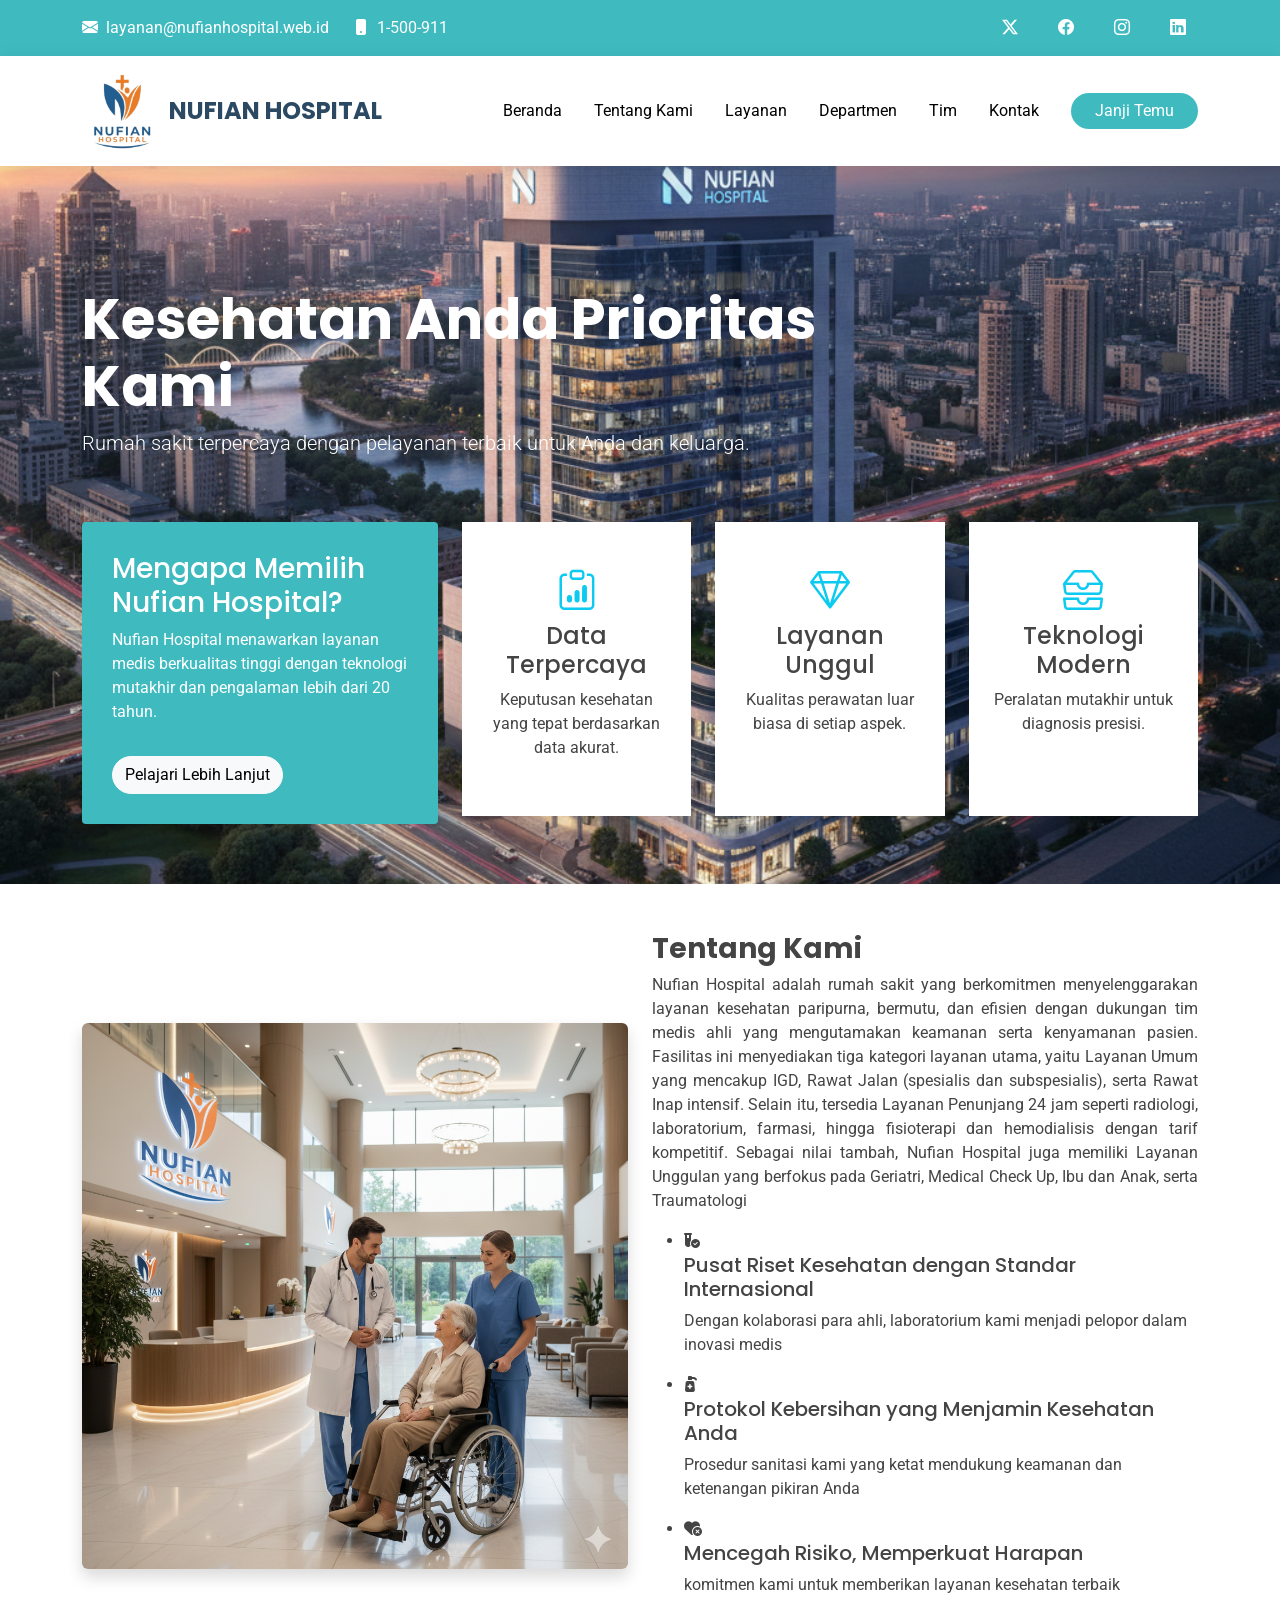
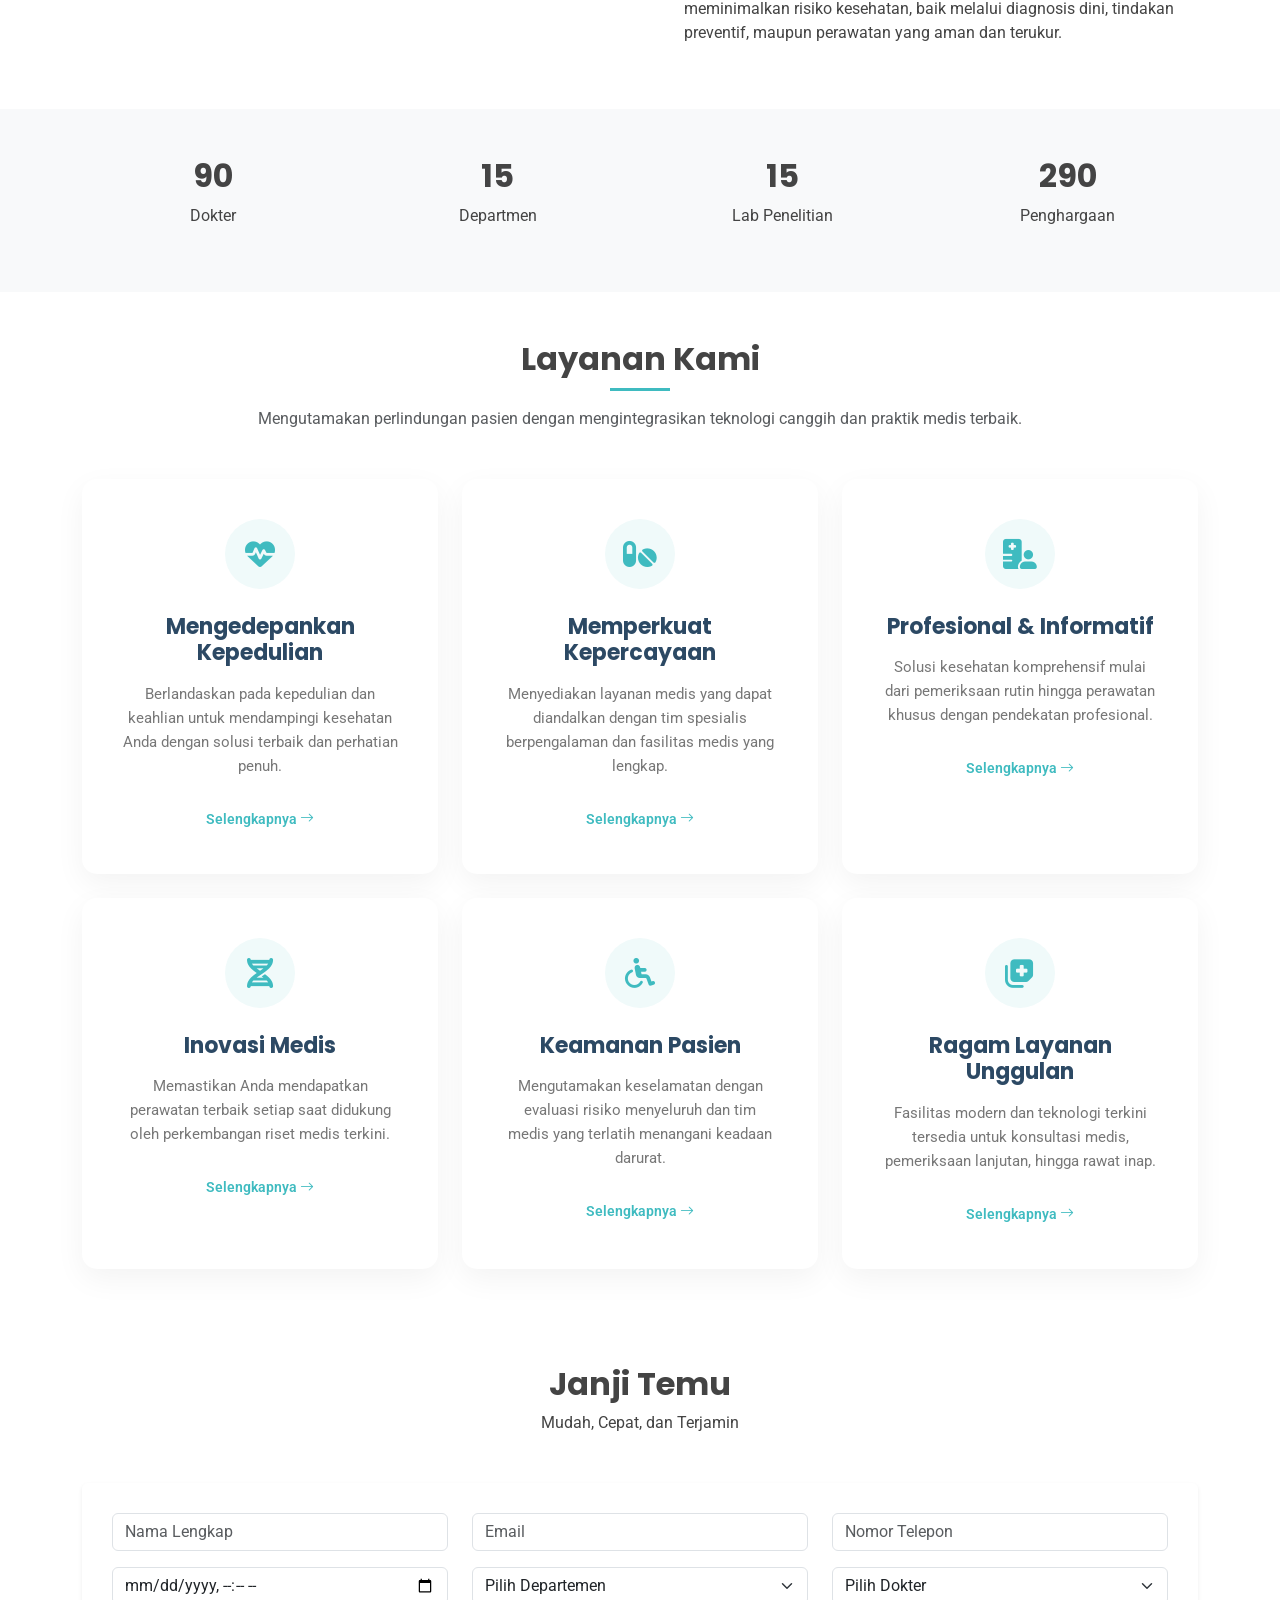
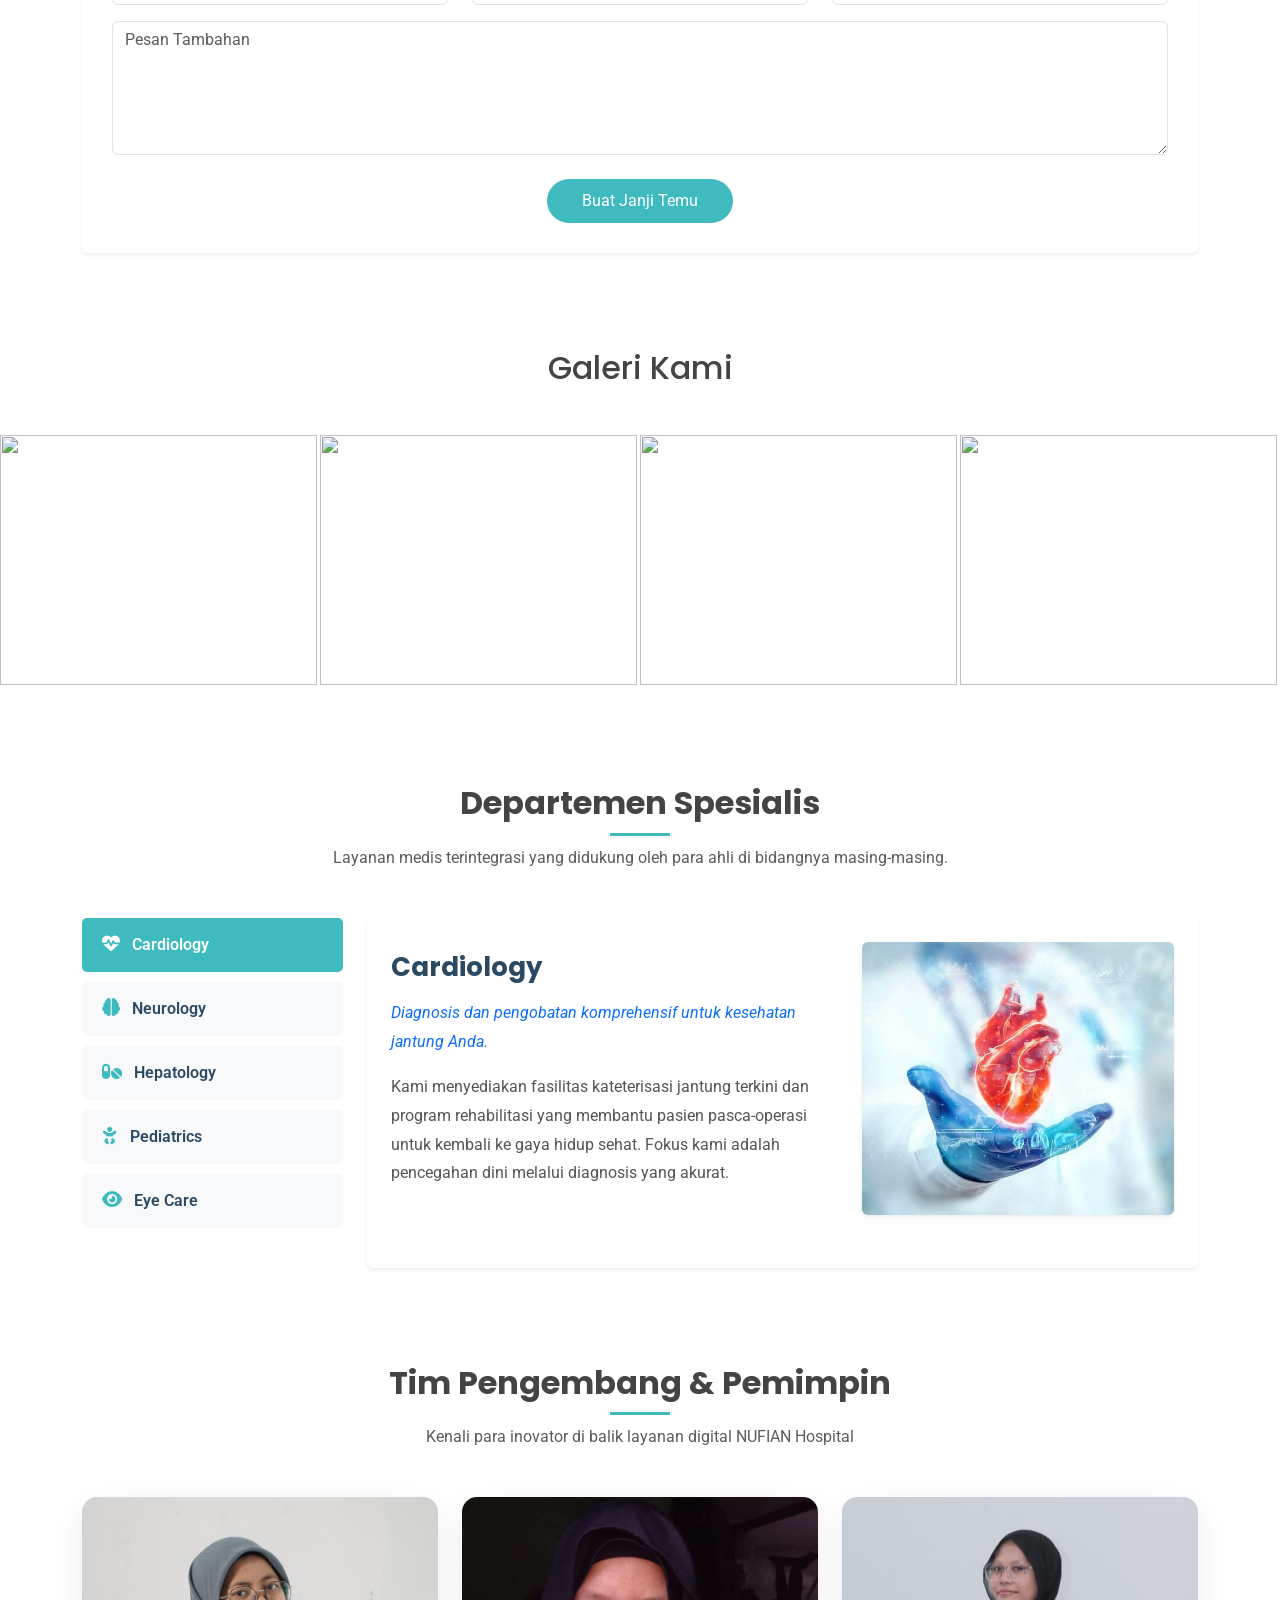
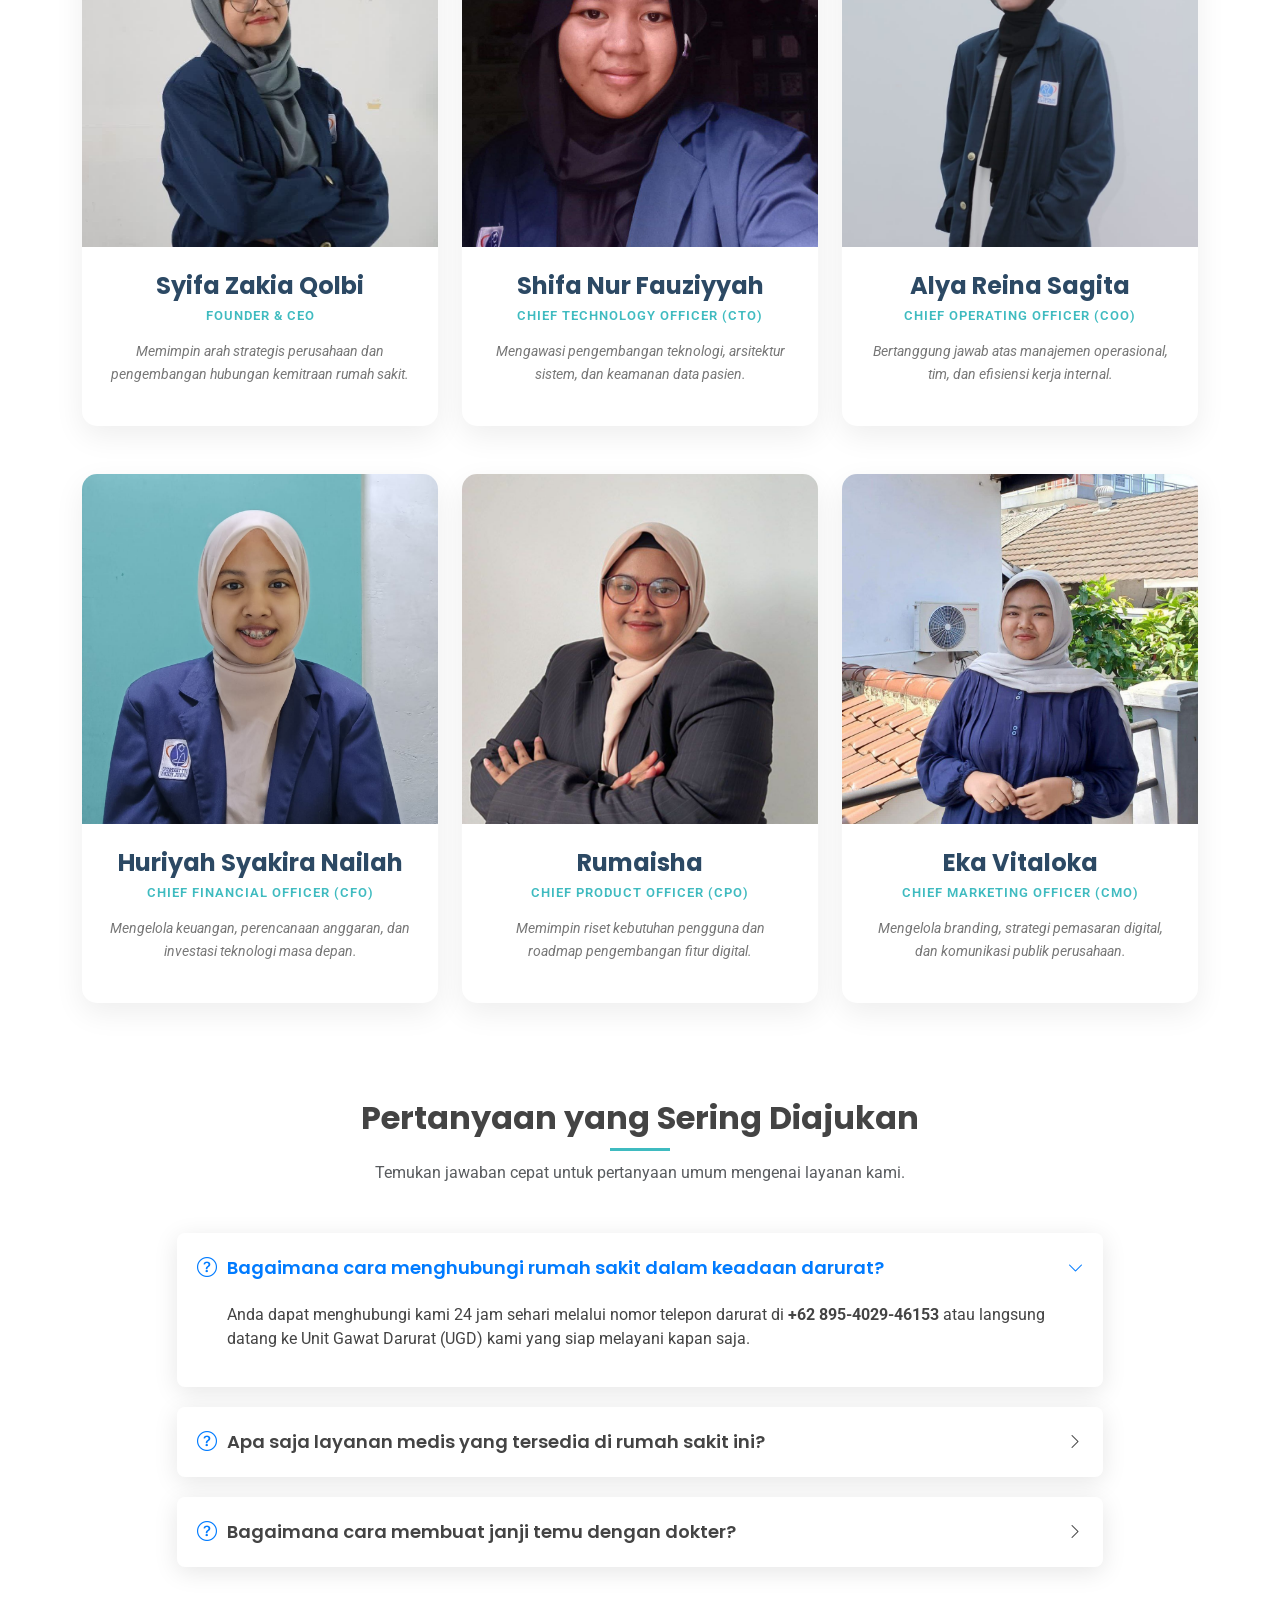
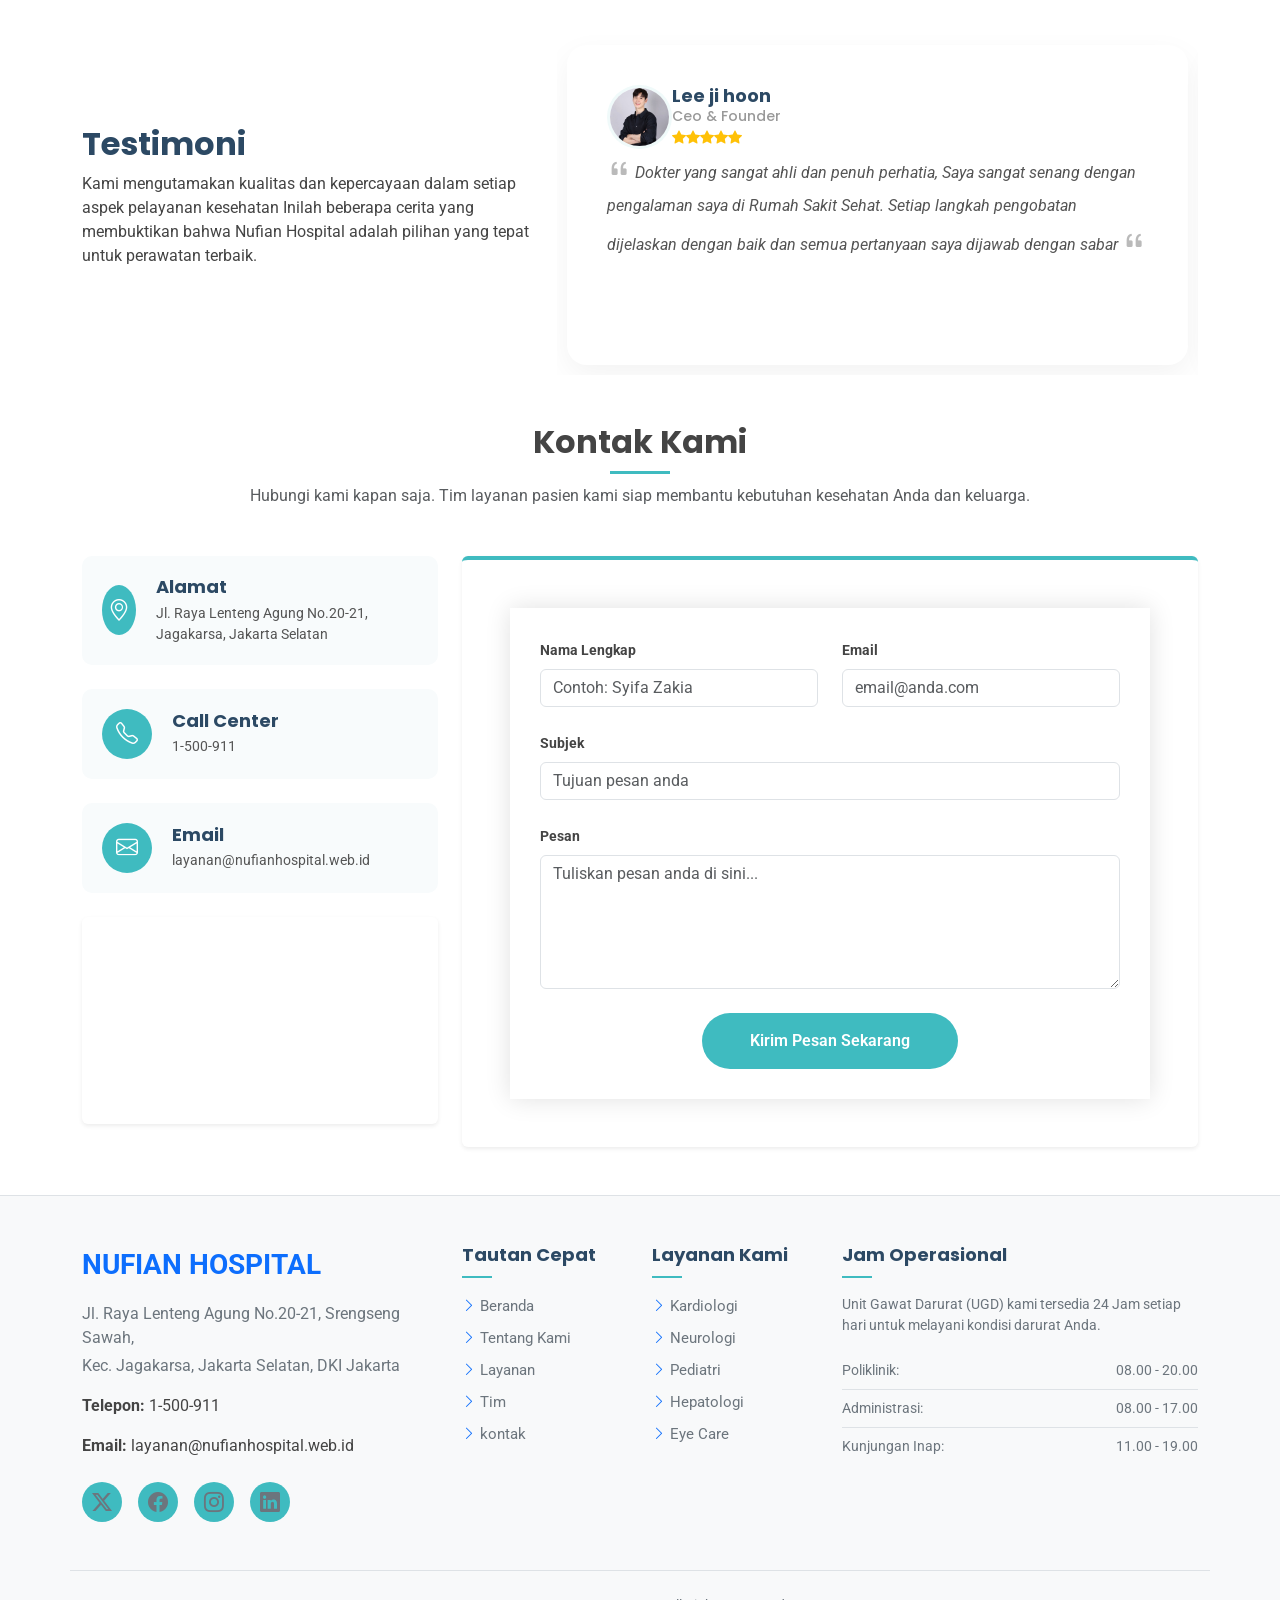
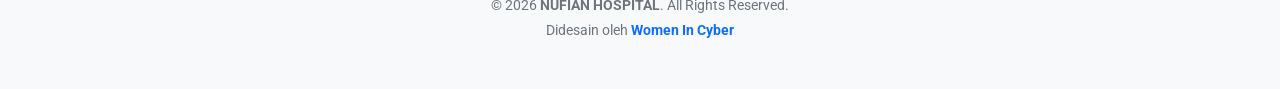
==== commit 1df0387d: "test 2" ====
--- a/index.html
+++ b/index.html
@@ -1424,7 +1424,7 @@
 
   <div class="container mt-5 pt-4 border-top">
     <div class="copyright text-center text-secondary small">
-      <p class="mb-1">&copy; 2025 <strong>NUFIAN HOSPITAL</strong>. All Rights Reserved.</p>
+      <p class="mb-1">&copy; 2026 <strong>NUFIAN HOSPITAL</strong>. All Rights Reserved.</p>
       <div class="credits">
         Didesain oleh <a href="#profile" class="text-primary text-decoration-none fw-bold">Women In Cyber</a>
       </div>
